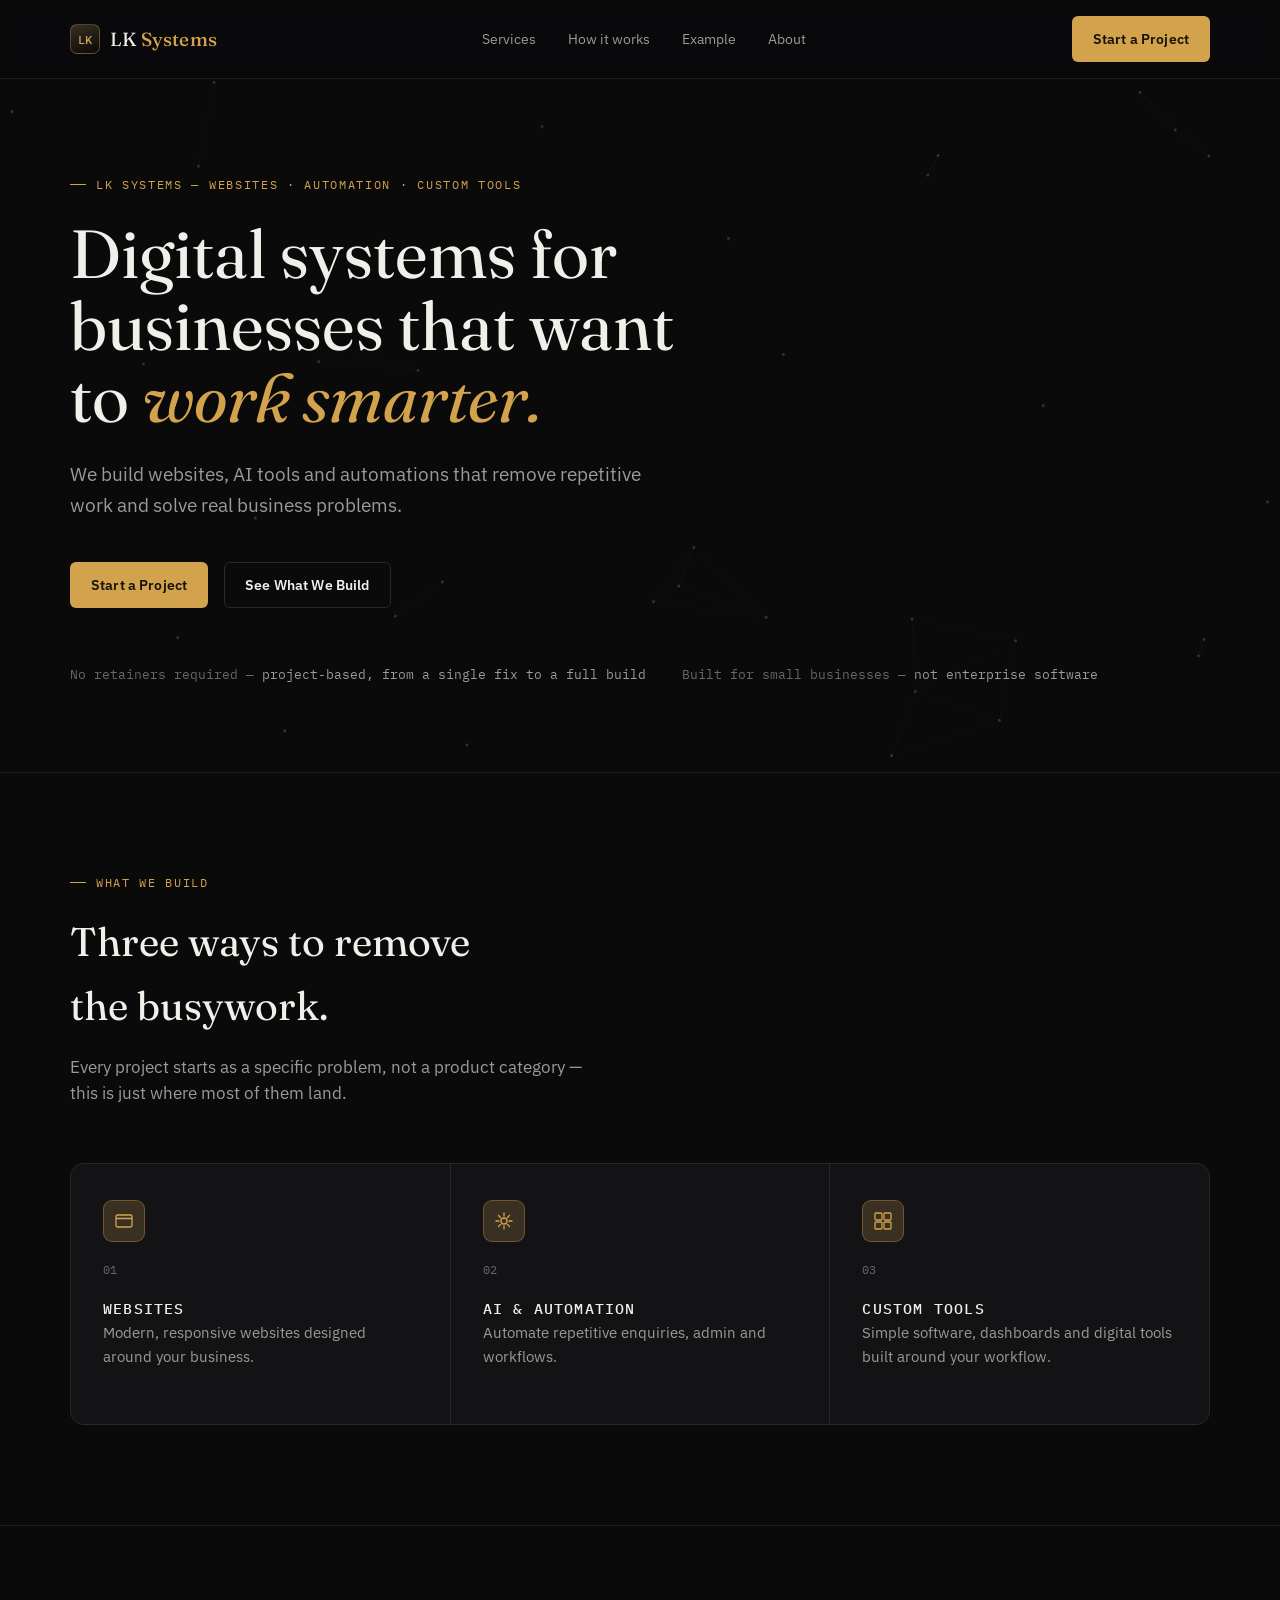
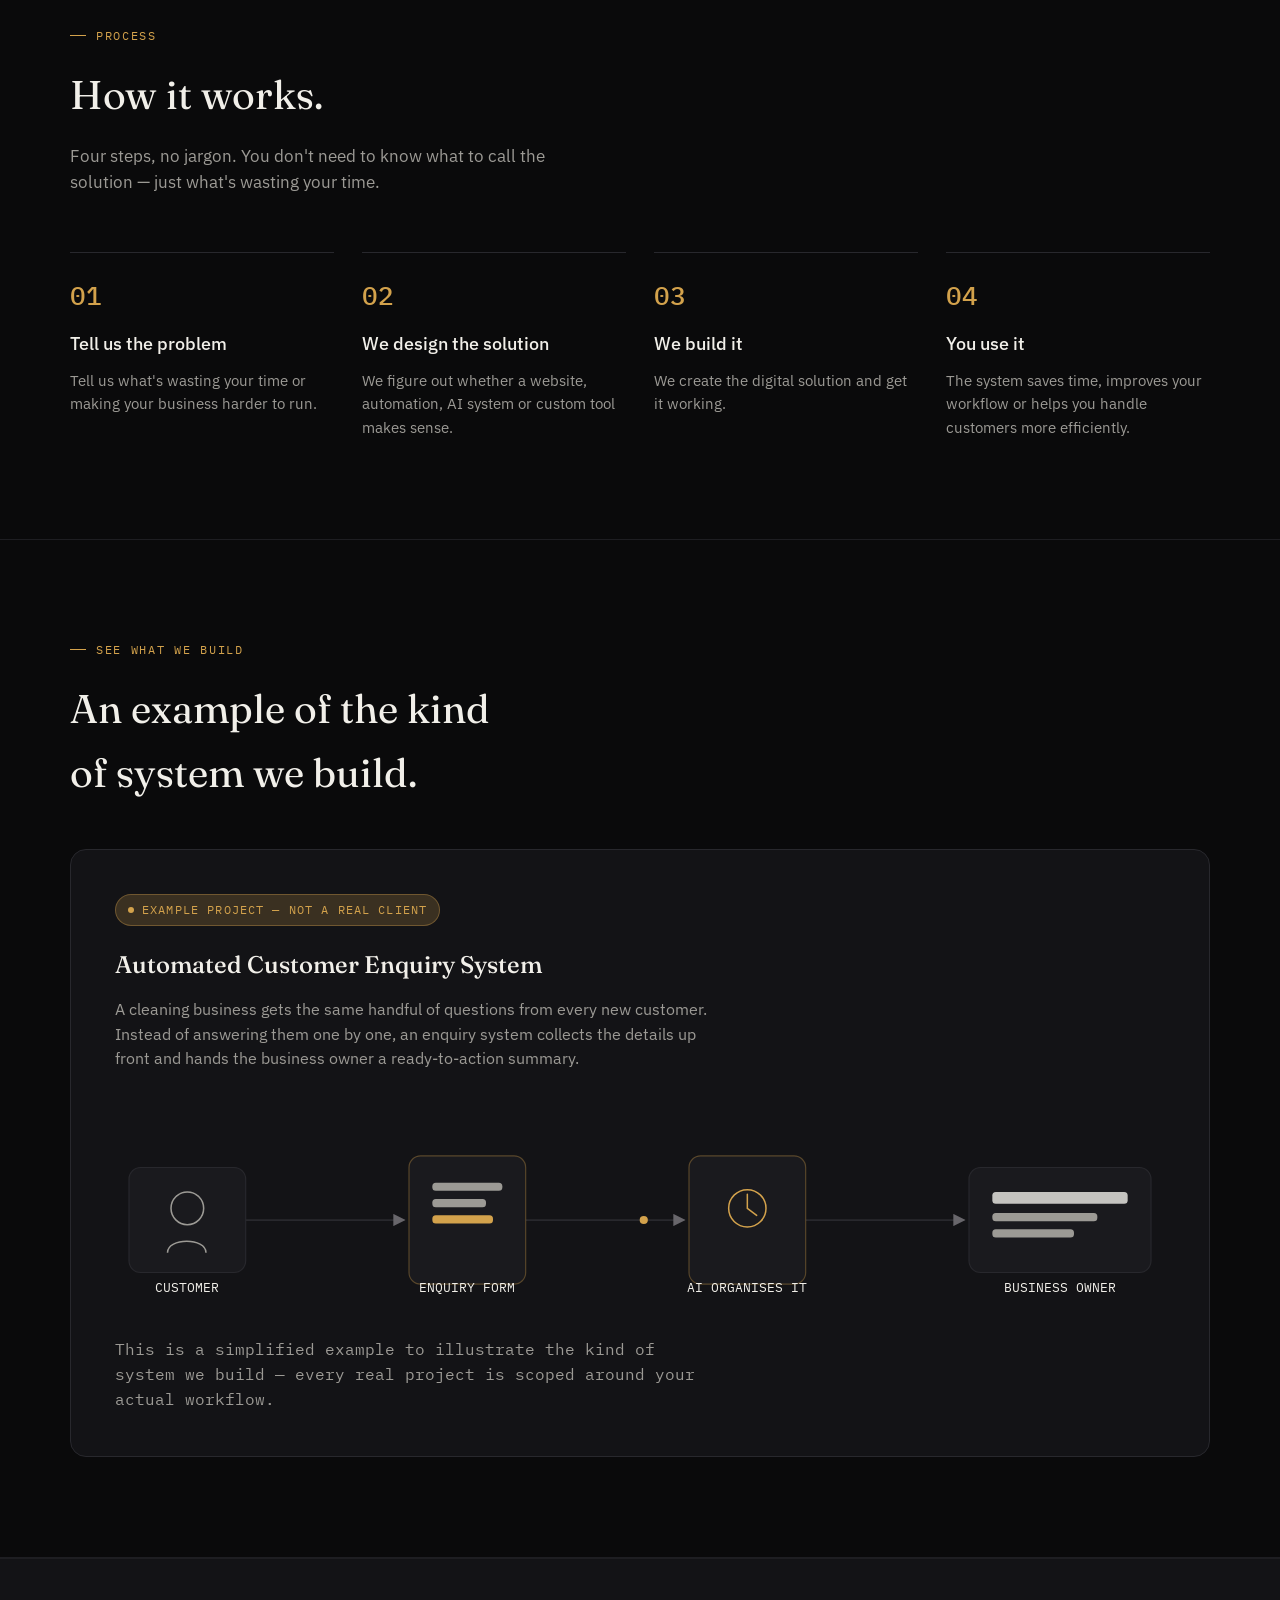
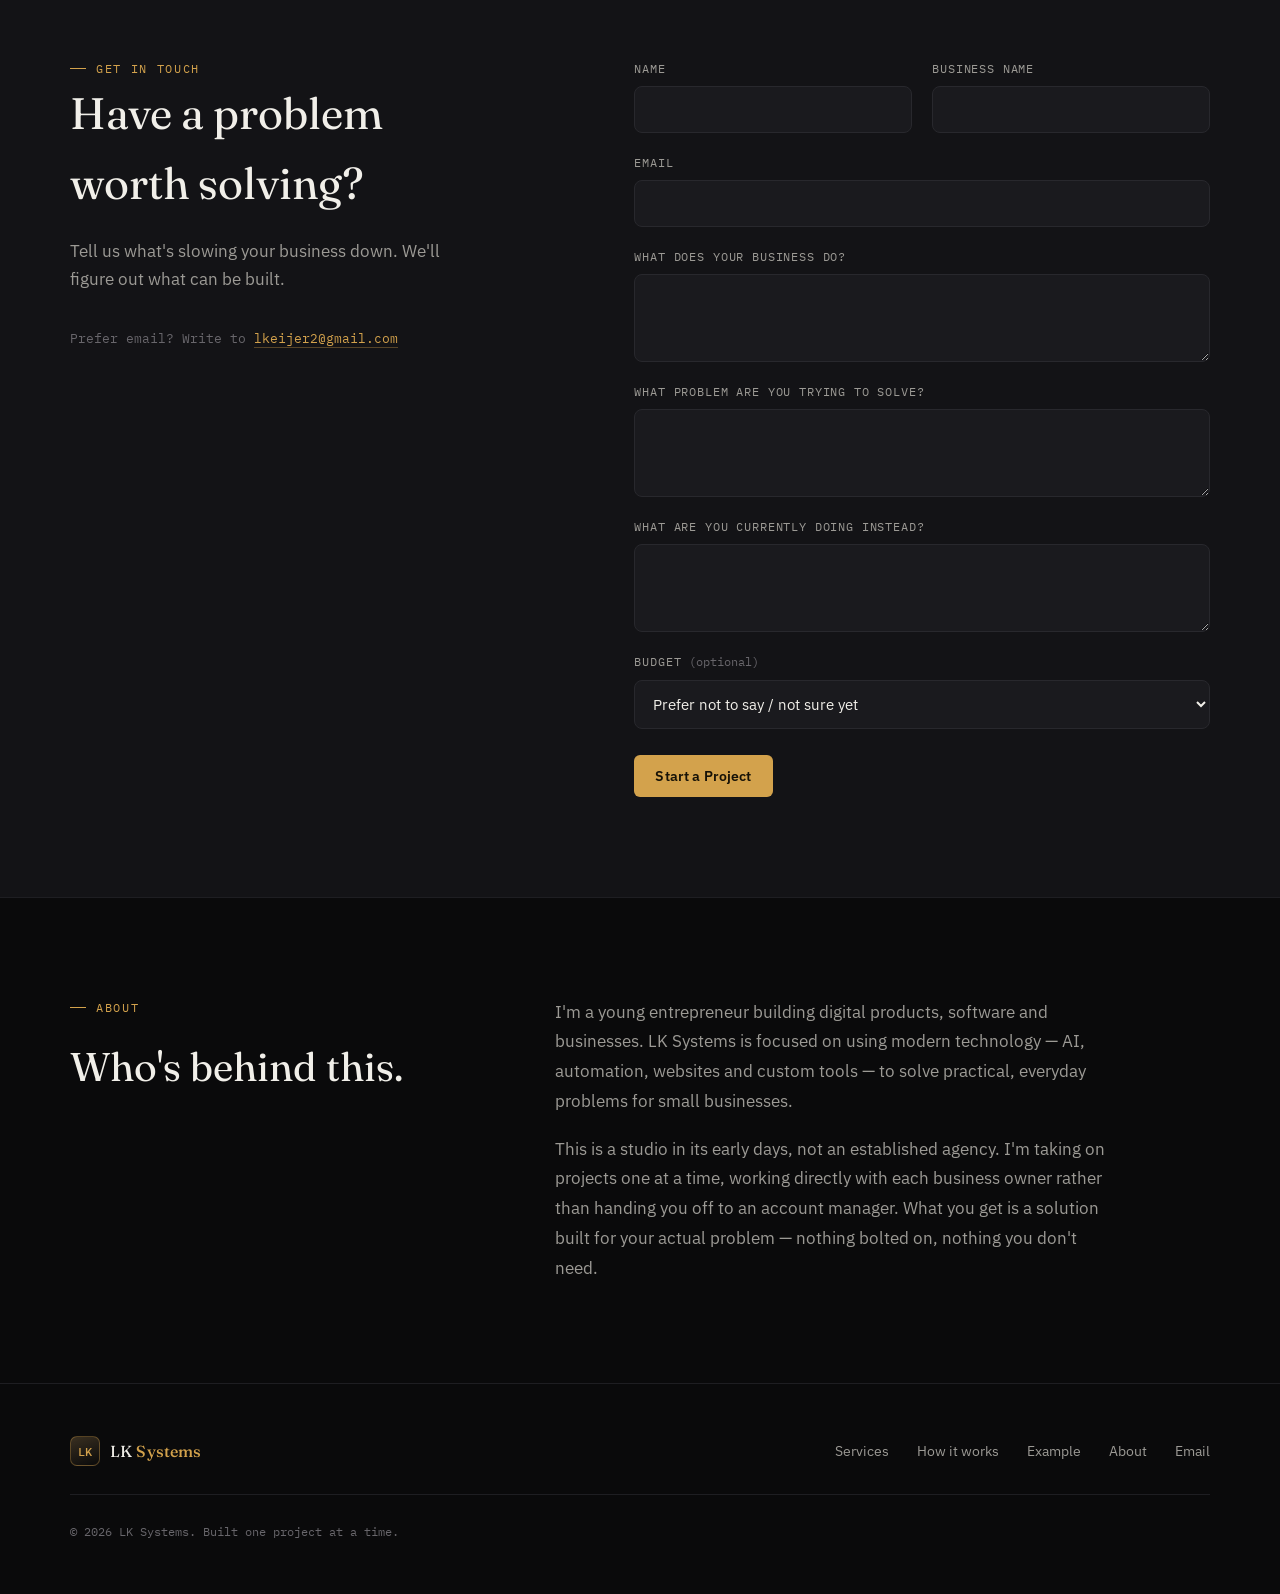
==== index.html @ b864d329 "Add current LK Systems site as baseline Unmodified copy of the live index.html, committed before the" ====
<!doctype html>
<html lang="en">
<head>
<meta charset="utf-8">
<meta name="viewport" content="width=device-width, initial-scale=1">
<meta name="description" content="LK Systems builds websites, AI automations and custom digital tools for small businesses.">
<title>LK Systems</title><link rel="stylesheet" href="https://fonts.googleapis.com/css2?family=Fraunces:ital,opsz,wght@0,9..144,300;0,9..144,400;0,9..144,500;0,9..144,600;1,9..144,400&family=IBM+Plex+Sans:wght@400;500;600;700&family=IBM+Plex+Mono:wght@400;500&display=swap"><style>
  :root{
    --bg:#0a0a0b;
    --surface:#131316;
    --surface-2:#1a1a1e;
    --border:#28282d;
    --border-soft:#1e1e22;
    --text:#f1efe9;
    --text-dim:#9c9a95;
    --text-faint:#68666b;
    --accent:#d3a24c;
    --accent-soft:#3a3021;
    --accent-line:rgba(211,162,76,0.35);
    --danger:#d3694c;
    --ok:#7fae7a;
    --serif:'Fraunces', Georgia, 'Times New Roman', serif;
    --sans:'IBM Plex Sans', -apple-system, BlinkMacSystemFont, 'Segoe UI', sans-serif;
    --mono:'IBM Plex Mono', ui-monospace, SFMono-Regular, Menlo, monospace;
    --gutter: max(20px, calc((100vw - 1180px) / 2));
  }

  *{box-sizing:border-box;}
  body{
    margin:0;
    background:var(--bg);
    color:var(--text);
    font-family:var(--sans);
    font-size:16px;
    line-height:1.6;
    -webkit-font-smoothing:antialiased;
    overflow-x:hidden;
  }
  ::selection{background:var(--accent-soft); color:var(--accent);}

  a{color:inherit;}
  img{max-width:100%;}
  h1,h2,h3{font-family:var(--serif); font-weight:500; margin:0; text-wrap:balance;}
  p{margin:0;}
  button{font-family:inherit;}
  :focus-visible{outline:2px solid var(--accent); outline-offset:3px;}

  .wrap{max-width:1180px; margin:0 auto; padding-inline:20px;}
  .eyebrow{
    font-family:var(--mono); font-size:12px; letter-spacing:.14em; text-transform:uppercase;
    color:var(--accent); display:flex; align-items:center; gap:10px;
  }
  .eyebrow::before{content:''; width:16px; height:1px; background:var(--accent); display:inline-block;}

  /* ---------- reveal on scroll ---------- */
  .reveal{opacity:0; transform:translateY(18px); transition:opacity .7s ease, transform .7s ease;}
  .reveal.in-view{opacity:1; transform:translateY(0);}
  @media (prefers-reduced-motion: reduce){
    .reveal{opacity:1; transform:none; transition:none;}
  }

  /* ---------- nav ---------- */
  header.site{
    position:sticky; top:env(safe-area-inset-top, 0px); z-index:40;
    background:rgba(10,10,11,0.82); backdrop-filter:blur(10px);
    border-bottom:1px solid var(--border-soft);
  }
  .nav{
    max-width:1180px; margin:0 auto; padding:16px 20px;
    display:flex; align-items:center; justify-content:space-between; gap:24px;
  }
  .brand{display:flex; align-items:center; gap:10px; font-family:var(--serif); font-size:19px; letter-spacing:.01em;}
  .brand .mark{
    width:30px; height:30px; border:1px solid var(--accent-line); border-radius:7px;
    display:flex; align-items:center; justify-content:center;
    font-family:var(--mono); font-size:12px; font-weight:500; color:var(--accent);
    background:linear-gradient(160deg, var(--accent-soft), transparent);
    flex-shrink:0;
  }
  .brand .name b{color:var(--accent); font-weight:500;}
  nav.links{display:flex; align-items:center; gap:32px;}
  nav.links a{
    font-size:14px; color:var(--text-dim); text-decoration:none; transition:color .2s ease;
    white-space:nowrap;
  }
  nav.links a:hover{color:var(--text);}
  .btn{
    font-family:var(--sans); font-size:14px; font-weight:600; letter-spacing:.01em;
    padding:11px 20px; border-radius:6px; border:1px solid transparent; cursor:pointer;
    text-decoration:none; display:inline-flex; align-items:center; gap:8px;
    transition:transform .15s ease, border-color .2s ease, background .2s ease, opacity .2s ease;
    white-space:nowrap;
  }
  .btn:active{transform:scale(.98);}
  .btn-primary{background:var(--accent); color:#161207;}
  .btn-primary:hover{background:#e2b566;}
  .btn-ghost{background:transparent; color:var(--text); border-color:var(--border);}
  .btn-ghost:hover{border-color:var(--text-dim);}
  .btn-block{width:100%; justify-content:center; padding:14px 20px; font-size:15px;}

  .nav-cta{display:flex; align-items:center; gap:14px;}
  .menu-toggle{display:none; background:none; border:1px solid var(--border); border-radius:6px; width:38px; height:38px; align-items:center; justify-content:center; color:var(--text);}

  /* ---------- hero ---------- */
  .hero{position:relative; padding:96px 0 88px; overflow:hidden; border-bottom:1px solid var(--border-soft);}
  .hero canvas{position:absolute; inset:0; width:100%; height:100%; opacity:.5; pointer-events:none;}
  .hero-inner{position:relative; z-index:1; max-width:1180px; margin:0 auto; padding-inline:20px;}
  .hero h1{
    font-size:clamp(38px, 5.6vw, 68px); line-height:1.06; max-width:15ch; margin-top:22px;
    font-weight:400;
  }
  .hero h1 em{font-style:italic; color:var(--accent);}
  .hero .sub{
    margin-top:26px; max-width:52ch; color:var(--text-dim); font-size:clamp(16px,1.7vw,19px); line-height:1.65;
  }
  .hero .cta-row{display:flex; gap:16px; flex-wrap:wrap; margin-top:40px;}
  .hero .fine{
    margin-top:56px; display:flex; gap:36px; flex-wrap:wrap; font-family:var(--mono); font-size:12.5px; color:var(--text-faint);
  }
  .hero .fine span{color:var(--text-dim);}

  /* ---------- section shell ---------- */
  section{padding:100px 0; border-bottom:1px solid var(--border-soft);}
  .section-head{max-width:640px; margin-bottom:56px;}
  .section-head h2{font-size:clamp(28px,3.4vw,40px); margin-top:18px; font-weight:400;}
  .section-head p{color:var(--text-dim); margin-top:16px; font-size:16.5px; max-width:52ch;}

  /* ---------- services ---------- */
  .services-grid{display:grid; grid-template-columns:repeat(3,1fr); gap:1px; background:var(--border); border:1px solid var(--border); border-radius:14px; overflow:hidden;}
  .service-card{background:var(--surface); padding:36px 32px; display:flex; flex-direction:column; gap:18px; min-height:260px;}
  .service-card .num{font-family:var(--mono); font-size:12px; color:var(--text-faint); letter-spacing:.1em;}
  .service-card .icon{
    width:42px; height:42px; border-radius:9px; border:1px solid var(--accent-line);
    display:flex; align-items:center; justify-content:center; color:var(--accent);
    background:var(--accent-soft);
  }
  .service-card h3{font-size:15px; font-family:var(--mono); text-transform:uppercase; letter-spacing:.08em; color:var(--text); font-weight:500; margin-top:auto;}
  .service-card p{color:var(--text-dim); font-size:15px; line-height:1.6;}

  /* ---------- how it works ---------- */
  .steps{display:grid; grid-template-columns:repeat(4,1fr); gap:28px;}
  .step{padding-top:22px; border-top:1px solid var(--border);}
  .step .n{font-family:var(--mono); font-size:26px; color:var(--accent); font-weight:500;}
  .step h3{font-size:18px; margin-top:14px; font-weight:500; font-family:var(--sans);}
  .step p{margin-top:10px; color:var(--text-dim); font-size:14.5px; line-height:1.6;}

  /* ---------- example / demo ---------- */
  .demo-panel{
    background:var(--surface); border:1px solid var(--border); border-radius:16px; padding:44px;
  }
  .demo-tag{
    display:inline-flex; align-items:center; gap:8px; font-family:var(--mono); font-size:11.5px;
    letter-spacing:.1em; text-transform:uppercase; color:var(--accent); border:1px solid var(--accent-line);
    background:var(--accent-soft); padding:6px 12px; border-radius:100px;
  }
  .demo-tag::before{content:''; width:6px; height:6px; border-radius:50%; background:var(--accent);}
  .demo-panel h3{font-size:24px; margin-top:20px; font-weight:500; max-width:30ch;}
  .demo-panel > p{color:var(--text-dim); margin-top:12px; max-width:60ch; font-size:15.5px;}
  .flow{margin-top:44px; overflow-x:auto;}
  .flow svg{display:block; min-width:640px; width:100%; height:auto;}
  .flow-note{margin-top:18px; font-family:var(--mono); font-size:12.5px; color:var(--text-faint);}

  /* ---------- CTA / form ---------- */
  .cta-section{background:var(--surface); border-top:1px solid var(--border-soft);}
  .cta-grid{display:grid; grid-template-columns:1fr 1.15fr; gap:64px; align-items:start;}
  .cta-copy h2{font-size:clamp(30px,3.6vw,44px); font-weight:400;}
  .cta-copy p{color:var(--text-dim); margin-top:18px; font-size:17px; max-width:38ch; line-height:1.65;}
  .cta-copy .contact-alt{margin-top:36px; font-family:var(--mono); font-size:13px; color:var(--text-faint);}
  .cta-copy .contact-alt a{color:var(--accent); text-decoration:none; border-bottom:1px solid var(--accent-line);}

  form.project-form{display:flex; flex-direction:column; gap:20px;}
  .form-row{display:grid; grid-template-columns:1fr 1fr; gap:20px;}
  .field{display:flex; flex-direction:column; gap:8px;}
  .field label{font-family:var(--mono); font-size:12px; letter-spacing:.07em; text-transform:uppercase; color:var(--text-dim);}
  .field label .opt{color:var(--text-faint); text-transform:none; letter-spacing:0;}
  .field input, .field textarea, .field select{
    background:var(--surface-2); border:1px solid var(--border); border-radius:8px; color:var(--text);
    padding:13px 14px; font-family:var(--sans); font-size:15px; resize:vertical; width:100%;
    transition:border-color .2s ease, background .2s ease;
  }
  .field textarea{min-height:88px;}
  .field input:focus, .field textarea:focus, .field select:focus{
    border-color:var(--accent); background:#1e1e23; outline:none;
  }
  .field input.field-invalid, .field textarea.field-invalid{border-color:var(--danger);}
  .form-status{font-family:var(--mono); font-size:13px; min-height:18px;}
  .form-status.ok{color:var(--ok);}
  .form-status.err{color:var(--danger);}
  .form-foot{display:flex; align-items:center; gap:16px; flex-wrap:wrap; margin-top:6px;}

  /* ---------- about ---------- */
  .about-grid{display:grid; grid-template-columns:0.9fr 1.4fr; gap:64px; align-items:start;}
  .about-grid .about-copy p{color:var(--text-dim); font-size:17px; line-height:1.75; max-width:56ch;}
  .about-grid .about-copy p + p{margin-top:18px;}
  .about-side{border-left:1px solid var(--border); padding-left:32px; display:flex; flex-direction:column; gap:22px;}
  .about-side .fact .k{font-family:var(--mono); font-size:11.5px; text-transform:uppercase; letter-spacing:.09em; color:var(--text-faint);}
  .about-side .fact .v{margin-top:6px; font-size:15px; color:var(--text);}

  /* ---------- footer ---------- */
  footer{padding:52px 0 calc(52px + env(safe-area-inset-bottom, 0px));}
  .footer-inner{display:flex; justify-content:space-between; align-items:center; flex-wrap:wrap; gap:20px;}
  .footer-inner .brand{font-size:16px;}
  .footer-links{display:flex; gap:28px; flex-wrap:wrap;}
  .footer-links a{font-size:13.5px; color:var(--text-dim); text-decoration:none;}
  .footer-links a:hover{color:var(--text);}
  .footer-legal{font-family:var(--mono); font-size:11.5px; color:var(--text-faint); margin-top:28px; padding-top:28px; border-top:1px solid var(--border-soft);}

  /* ---------- responsive ---------- */
  @media (max-width: 880px){
    nav.links{display:none;}
    .menu-toggle{display:flex;}
    .services-grid{grid-template-columns:1fr;}
    .steps{grid-template-columns:1fr 1fr;}
    .cta-grid, .about-grid{grid-template-columns:1fr; gap:40px;}
    .about-side{border-left:none; padding-left:0; border-top:1px solid var(--border); padding-top:24px; flex-direction:row; flex-wrap:wrap;}
    .form-row{grid-template-columns:1fr;}
    section{padding:72px 0;}
    .hero{padding:64px 0 56px;}
  }
  @media (max-width: 520px){
    .steps{grid-template-columns:1fr;}
    .hero .cta-row .btn{width:100%; justify-content:center;}
  }

  .mobile-menu{
    display:none; position:fixed; inset:0; z-index:50; background:rgba(8,8,9,0.98);
    padding:24px 20px; flex-direction:column;
  }
  .mobile-menu.open{display:flex;}
  .mobile-menu .top{display:flex; justify-content:space-between; align-items:center;}
  .mobile-menu a{font-family:var(--serif); font-size:26px; color:var(--text); text-decoration:none; padding:16px 0; border-bottom:1px solid var(--border-soft);}
  .mobile-menu .btn{margin-top:24px;}
</style>
</head>
<body>
<header class="site">
  <div class="nav">
    <div class="brand">
      <span class="mark">LK</span>
      <span class="name">LK <b>Systems</b></span>
    </div>
    <nav class="links">
      <a href="#services">Services</a>
      <a href="#how">How it works</a>
      <a href="#example">Example</a>
      <a href="#about">About</a>
    </nav>
    <div class="nav-cta">
      <a class="btn btn-primary" href="#start">Start a Project</a>
      <button class="menu-toggle" id="menuToggle" aria-label="Open menu" aria-expanded="false">
        <svg width="16" height="12" viewBox="0 0 16 12" fill="none"><path d="M0 1H16M0 6H16M0 11H16" stroke="currentColor" stroke-width="1.4"/></svg>
      </button>
    </div>
  </div>
</header>

<div class="mobile-menu" id="mobileMenu">
  <div class="top">
    <span class="brand"><span class="mark">LK</span></span>
    <button class="menu-toggle" id="menuClose" aria-label="Close menu" style="border-color:var(--border);">
      <svg width="14" height="14" viewBox="0 0 14 14" fill="none"><path d="M1 1L13 13M13 1L1 13" stroke="currentColor" stroke-width="1.4"/></svg>
    </button>
  </div>
  <a href="#services">Services</a>
  <a href="#how">How it works</a>
  <a href="#example">Example</a>
  <a href="#about">About</a>
  <a class="btn btn-primary btn-block" href="#start">Start a Project</a>
</div>

<main>
  <section class="hero">
    <canvas id="heroCanvas" aria-hidden="true"></canvas>
    <div class="hero-inner">
      <div class="eyebrow reveal in-view">LK SYSTEMS — WEBSITES · AUTOMATION · CUSTOM TOOLS</div>
      <h1 class="reveal in-view">Digital systems for businesses that want to <em>work smarter.</em></h1>
      <p class="sub reveal in-view" style="transition-delay:.1s">We build websites, AI tools and automations that remove repetitive work and solve real business problems.</p>
      <div class="cta-row reveal in-view" style="transition-delay:.18s">
        <a class="btn btn-primary" href="#start">Start a Project</a>
        <a class="btn btn-ghost" href="#services">See What We Build</a>
      </div>
      <div class="fine reveal in-view" style="transition-delay:.24s">
        <div>No retainers required — <span>project-based, from a single fix to a full build</span></div>
        <div>Built for small businesses — <span>not enterprise software</span></div>
      </div>
    </div>
  </section>

  <section id="services">
    <div class="wrap">
      <div class="section-head reveal">
        <div class="eyebrow">What we build</div>
        <h2>Three ways to remove the busywork.</h2>
        <p>Every project starts as a specific problem, not a product category — this is just where most of them land.</p>
      </div>
      <div class="services-grid">
        <div class="service-card reveal">
          <div class="icon"><svg width="18" height="18" viewBox="0 0 18 18" fill="none"><rect x="1" y="3" width="16" height="12" rx="1.5" stroke="currentColor" stroke-width="1.3"/><path d="M1 6.5H17" stroke="currentColor" stroke-width="1.3"/></svg></div>
          <p style="color:var(--text-faint); font-family:var(--mono); font-size:12px;">01</p>
          <div>
            <h3>Websites</h3>
            <p>Modern, responsive websites designed around your business.</p>
          </div>
        </div>
        <div class="service-card reveal" style="transition-delay:.06s">
          <div class="icon"><svg width="18" height="18" viewBox="0 0 18 18" fill="none"><path d="M9 1V4M9 14V17M1 9H4M14 9H17M3.5 3.5L5.6 5.6M12.4 12.4L14.5 14.5M14.5 3.5L12.4 5.6M5.6 12.4L3.5 14.5" stroke="currentColor" stroke-width="1.3" stroke-linecap="round"/><circle cx="9" cy="9" r="3" stroke="currentColor" stroke-width="1.3"/></svg></div>
          <p style="color:var(--text-faint); font-family:var(--mono); font-size:12px;">02</p>
          <div>
            <h3>AI &amp; Automation</h3>
            <p>Automate repetitive enquiries, admin and workflows.</p>
          </div>
        </div>
        <div class="service-card reveal" style="transition-delay:.12s">
          <div class="icon"><svg width="18" height="18" viewBox="0 0 18 18" fill="none"><rect x="1" y="1" width="7" height="7" rx="1" stroke="currentColor" stroke-width="1.3"/><rect x="10" y="1" width="7" height="7" rx="1" stroke="currentColor" stroke-width="1.3"/><rect x="1" y="10" width="7" height="7" rx="1" stroke="currentColor" stroke-width="1.3"/><rect x="10" y="10" width="7" height="7" rx="1" stroke="currentColor" stroke-width="1.3"/></svg></div>
          <p style="color:var(--text-faint); font-family:var(--mono); font-size:12px;">03</p>
          <div>
            <h3>Custom Tools</h3>
            <p>Simple software, dashboards and digital tools built around your workflow.</p>
          </div>
        </div>
      </div>
    </div>
  </section>

  <section id="how">
    <div class="wrap">
      <div class="section-head reveal">
        <div class="eyebrow">Process</div>
        <h2>How it works.</h2>
        <p>Four steps, no jargon. You don't need to know what to call the solution — just what's wasting your time.</p>
      </div>
      <div class="steps">
        <div class="step reveal">
          <div class="n">01</div>
          <h3>Tell us the problem</h3>
          <p>Tell us what's wasting your time or making your business harder to run.</p>
        </div>
        <div class="step reveal" style="transition-delay:.06s">
          <div class="n">02</div>
          <h3>We design the solution</h3>
          <p>We figure out whether a website, automation, AI system or custom tool makes sense.</p>
        </div>
        <div class="step reveal" style="transition-delay:.12s">
          <div class="n">03</div>
          <h3>We build it</h3>
          <p>We create the digital solution and get it working.</p>
        </div>
        <div class="step reveal" style="transition-delay:.18s">
          <div class="n">04</div>
          <h3>You use it</h3>
          <p>The system saves time, improves your workflow or helps you handle customers more efficiently.</p>
        </div>
      </div>
    </div>
  </section>

  <section id="example">
    <div class="wrap">
      <div class="section-head reveal" style="margin-bottom:0;">
        <div class="eyebrow">See what we build</div>
        <h2>An example of the kind of system we build.</h2>
      </div>
      <div class="demo-panel reveal" style="margin-top:44px;">
        <span class="demo-tag">Example project — not a real client</span>
        <h3>Automated Customer Enquiry System</h3>
        <p>A cleaning business gets the same handful of questions from every new customer. Instead of answering them one by one, an enquiry system collects the details up front and hands the business owner a ready-to-action summary.</p>
        <div class="flow">
          <svg viewBox="0 0 900 180" fill="none" xmlns="http://www.w3.org/2000/svg" role="img" aria-label="Flow diagram: Customer submits an enquiry, information is collected, AI organises the enquiry, then the business owner receives it.">
            <defs>
              <marker id="arrow" viewBox="0 0 10 10" refX="9" refY="5" markerWidth="7" markerHeight="7" orient="auto-start-reverse">
                <path d="M0 0L10 5L0 10Z" fill="var(--text-faint)"/>
              </marker>
            </defs>
            <line x1="112" y1="90" x2="248" y2="90" stroke="var(--border)" stroke-width="1.5" marker-end="url(#arrow)"/>
            <line x1="352" y1="90" x2="488" y2="90" stroke="var(--border)" stroke-width="1.5" marker-end="url(#arrow)"/>
            <line x1="592" y1="90" x2="728" y2="90" stroke="var(--border)" stroke-width="1.5" marker-end="url(#arrow)"/>
            <circle class="flow-dot" r="3.5" fill="var(--accent)">
              <animateMotion dur="4.5s" repeatCount="indefinite"
                path="M112 90 L248 90 M352 90 L488 90 M592 90 L728 90" />
            </circle>

            <g>
              <rect x="12" y="45" width="100" height="90" rx="10" fill="var(--surface-2)" stroke="var(--border)"/>
              <circle cx="62" cy="80" r="14" stroke="var(--text-dim)" stroke-width="1.3" fill="none"/>
              <path d="M45 118C45 105 78 105 78 118" stroke="var(--text-dim)" stroke-width="1.3" fill="none"/>
              <text x="62" y="152" fill="var(--text)" font-family="IBM Plex Mono, monospace" font-size="11.5" text-anchor="middle">CUSTOMER</text>
            </g>

            <g>
              <rect x="252" y="35" width="100" height="110" rx="10" fill="var(--surface-2)" stroke="var(--accent-line)"/>
              <rect x="272" y="58" width="60" height="7" rx="3" fill="var(--text-dim)"/>
              <rect x="272" y="72" width="46" height="7" rx="3" fill="var(--text-dim)"/>
              <rect x="272" y="86" width="52" height="7" rx="3" fill="var(--accent)"/>
              <text x="302" y="152" fill="var(--text)" font-family="IBM Plex Mono, monospace" font-size="11.5" text-anchor="middle">ENQUIRY FORM</text>
            </g>

            <g>
              <rect x="492" y="35" width="100" height="110" rx="10" fill="var(--surface-2)" stroke="var(--accent-line)"/>
              <circle cx="542" cy="80" r="16" stroke="var(--accent)" stroke-width="1.3" fill="none"/>
              <path d="M542 68V80L550 86" stroke="var(--accent)" stroke-width="1.3" stroke-linecap="round"/>
              <text x="542" y="152" fill="var(--text)" font-family="IBM Plex Mono, monospace" font-size="11.5" text-anchor="middle">AI ORGANISES IT</text>
            </g>

            <g>
              <rect x="732" y="45" width="156" height="90" rx="10" fill="var(--surface-2)" stroke="var(--border)"/>
              <rect x="752" y="66" width="116" height="10" rx="3" fill="var(--text)" opacity=".8"/>
              <rect x="752" y="84" width="90" height="7" rx="3" fill="var(--text-dim)"/>
              <rect x="752" y="98" width="70" height="7" rx="3" fill="var(--text-dim)"/>
              <text x="810" y="152" fill="var(--text)" font-family="IBM Plex Mono, monospace" font-size="11.5" text-anchor="middle">BUSINESS OWNER</text>
            </g>
          </svg>
        </div>
        <p class="flow-note">This is a simplified example to illustrate the kind of system we build — every real project is scoped around your actual workflow.</p>
      </div>
    </div>
  </section>

  <section class="cta-section" id="start">
    <div class="wrap">
      <div class="cta-grid">
        <div class="cta-copy reveal">
          <div class="eyebrow">Get in touch</div>
          <h2>Have a problem worth solving?</h2>
          <p>Tell us what's slowing your business down. We'll figure out what can be built.</p>
          <div class="contact-alt">Prefer email? Write to <a href="mailto:lkeijer2@gmail.com">lkeijer2@gmail.com</a></div>
        </div>

        <form class="project-form reveal" id="projectForm" style="transition-delay:.08s">
          <div class="form-row">
            <div class="field">
              <label for="f-name">Name</label>
              <input id="f-name" name="name" type="text" required autocomplete="name">
            </div>
            <div class="field">
              <label for="f-business">Business name</label>
              <input id="f-business" name="business" type="text" required autocomplete="organization">
            </div>
          </div>
          <div class="field">
            <label for="f-email">Email</label>
            <input id="f-email" name="email" type="email" required autocomplete="email">
          </div>
          <div class="field">
            <label for="f-what">What does your business do?</label>
            <textarea id="f-what" name="what_business_does" required></textarea>
          </div>
          <div class="field">
            <label for="f-problem">What problem are you trying to solve?</label>
            <textarea id="f-problem" name="problem" required></textarea>
          </div>
          <div class="field">
            <label for="f-current">What are you currently doing instead?</label>
            <textarea id="f-current" name="current_approach" required></textarea>
          </div>
          <div class="field">
            <label for="f-budget">Budget <span class="opt">(optional)</span></label>
            <select id="f-budget" name="budget">
              <option value="">Prefer not to say / not sure yet</option>
              <option value="Under $500">Under $500</option>
              <option value="$500 – $1,500">$500 – $1,500</option>
              <option value="$1,500 – $5,000">$1,500 – $5,000</option>
              <option value="$5,000+">$5,000+</option>
            </select>
          </div>
          <div class="form-foot">
            <button class="btn btn-primary" type="submit" id="submitBtn">Start a Project</button>
            <span class="form-status" id="formStatus" role="status" aria-live="polite"></span>
          </div>
        </form>
      </div>
    </div>
  </section>

  <section id="about">
    <div class="wrap">
      <div class="about-grid">
        <div class="section-head reveal" style="margin-bottom:0;">
          <div class="eyebrow">About</div>
          <h2>Who's behind this.</h2>
        </div>
        <div class="about-copy reveal" style="transition-delay:.06s">
          <p>I'm a young entrepreneur building digital products, software and businesses. LK Systems is focused on using modern technology — AI, automation, websites and custom tools — to solve practical, everyday problems for small businesses.</p>
          <p>This is a studio in its early days, not an established agency. I'm taking on projects one at a time, working directly with each business owner rather than handing you off to an account manager. What you get is a solution built for your actual problem — nothing bolted on, nothing you don't need.</p>
        </div>
      </div>
    </div>
  </section>
</main>

<footer>
  <div class="wrap">
    <div class="footer-inner">
      <div class="brand"><span class="mark">LK</span><span class="name">LK <b>Systems</b></span></div>
      <div class="footer-links">
        <a href="#services">Services</a>
        <a href="#how">How it works</a>
        <a href="#example">Example</a>
        <a href="#about">About</a>
        <a href="mailto:lkeijer2@gmail.com">Email</a>
      </div>
    </div>
    <div class="footer-legal wrap" style="padding-left:0; padding-right:0;">© 2026 LK Systems. Built one project at a time.</div>
  </div>
</footer>

<script>
(function(){
  // mobile menu
  var menuToggle = document.getElementById('menuToggle');
  var menuClose = document.getElementById('menuClose');
  var mobileMenu = document.getElementById('mobileMenu');
  function openMenu(){ mobileMenu.classList.add('open'); menuToggle.setAttribute('aria-expanded','true'); }
  function closeMenu(){ mobileMenu.classList.remove('open'); menuToggle.setAttribute('aria-expanded','false'); }
  menuToggle && menuToggle.addEventListener('click', openMenu);
  menuClose && menuClose.addEventListener('click', closeMenu);
  mobileMenu && mobileMenu.querySelectorAll('a').forEach(function(a){ a.addEventListener('click', closeMenu); });

  // scroll reveal
  try{
    var els = document.querySelectorAll('.reveal:not(.in-view)');
    if('IntersectionObserver' in window){
      var io = new IntersectionObserver(function(entries){
        entries.forEach(function(e){
          if(e.isIntersecting){ e.target.classList.add('in-view'); io.unobserve(e.target); }
        });
      }, {threshold:.15, rootMargin:'0px 0px -40px 0px'});
      els.forEach(function(el){ io.observe(el); });
    } else {
      els.forEach(function(el){ el.classList.add('in-view'); });
    }
  }catch(e){}

  // hero canvas — subtle drifting node field
  try{
    var canvas = document.getElementById('heroCanvas');
    var ctx = canvas.getContext('2d');
    var reduceMotion = window.matchMedia('(prefers-reduced-motion: reduce)').matches;
    var dpr = Math.min(window.devicePixelRatio || 1, 2);
    var w, h, points = [];
    var NUM = 34;

    function resize(){
      var rect = canvas.parentElement.getBoundingClientRect();
      w = rect.width; h = rect.height;
      canvas.width = w * dpr; canvas.height = h * dpr;
      canvas.style.width = w + 'px'; canvas.style.height = h + 'px';
      ctx.setTransform(dpr,0,0,dpr,0,0);
    }
    function initPoints(){
      points = [];
      for(var i=0;i<NUM;i++){
        points.push({
          x: Math.random()*w, y: Math.random()*h*0.9,
          vx: (Math.random()-0.5)*0.12, vy: (Math.random()-0.5)*0.12
        });
      }
    }
    resize(); initPoints();
    window.addEventListener('resize', function(){ resize(); }, {passive:true});

    function step(){
      ctx.clearRect(0,0,w,h);
      var maxDist = 150;
      for(var i=0;i<points.length;i++){
        var p = points[i];
        if(!reduceMotion){
          p.x += p.vx; p.y += p.vy;
          if(p.x < 0 || p.x > w) p.vx *= -1;
          if(p.y < 0 || p.y > h*0.9) p.vy *= -1;
        }
        for(var j=i+1;j<points.length;j++){
          var q = points[j];
          var dx = p.x-q.x, dy = p.y-q.y;
          var dist = Math.sqrt(dx*dx+dy*dy);
          if(dist < maxDist){
            ctx.strokeStyle = 'rgba(211,162,76,' + (0.14 * (1 - dist/maxDist)) + ')';
            ctx.lineWidth = 1;
            ctx.beginPath(); ctx.moveTo(p.x,p.y); ctx.lineTo(q.x,q.y); ctx.stroke();
          }
        }
      }
      for(var k=0;k<points.length;k++){
        ctx.fillStyle = 'rgba(211,162,76,0.55)';
        ctx.beginPath(); ctx.arc(points[k].x, points[k].y, 1.4, 0, Math.PI*2); ctx.fill();
      }
      if(!reduceMotion) requestAnimationFrame(step);
    }
    step();
  }catch(e){}

  // ---- form submission (Formspree) ----
  // Replace the placeholder below with your own Formspree endpoint:
  // 1. Create a free account at https://formspree.io
  // 2. Create a new form, pointed at lkeijer2@gmail.com
  // 3. Copy the endpoint it gives you (looks like https://formspree.io/f/xxxxabcd)
  // 4. Paste it in place of the placeholder on the next line
  var FORM_ENDPOINT = 'https://formspree.io/f/xljddyno';

  var form = document.getElementById('projectForm');
  var status = document.getElementById('formStatus');
  var submitBtn = document.getElementById('submitBtn');

  form && Array.prototype.forEach.call(form.querySelectorAll('input,textarea'), function(el){
    el.addEventListener('invalid', function(){ el.classList.add('field-invalid'); });
    el.addEventListener('input', function(){ el.classList.remove('field-invalid'); });
  });

  form && form.addEventListener('submit', function(ev){
    ev.preventDefault();
    if(!form.checkValidity()){ form.reportValidity(); return; }

    submitBtn.disabled = true;
    submitBtn.textContent = 'Sending…';
    status.textContent = '';
    status.className = 'form-status';

    var data = new FormData(form);

    fetch(FORM_ENDPOINT, {
      method: 'POST',
      body: data,
      headers: { 'Accept': 'application/json' }
    }).then(function(res){
      if(res.ok){
        form.reset();
        status.textContent = 'Thanks — your project details have been sent. We\'ll be in touch.';
        status.className = 'form-status ok';
        submitBtn.textContent = 'Start a Project';
      } else {
        throw new Error('bad response');
      }
    }).catch(function(){
      status.textContent = 'Something went wrong sending that — please email lkeijer2@gmail.com directly instead.';
      status.className = 'form-status err';
      submitBtn.textContent = 'Start a Project';
    }).finally(function(){
      submitBtn.disabled = false;
    });
  });
})();
</script>
</body>
</html>
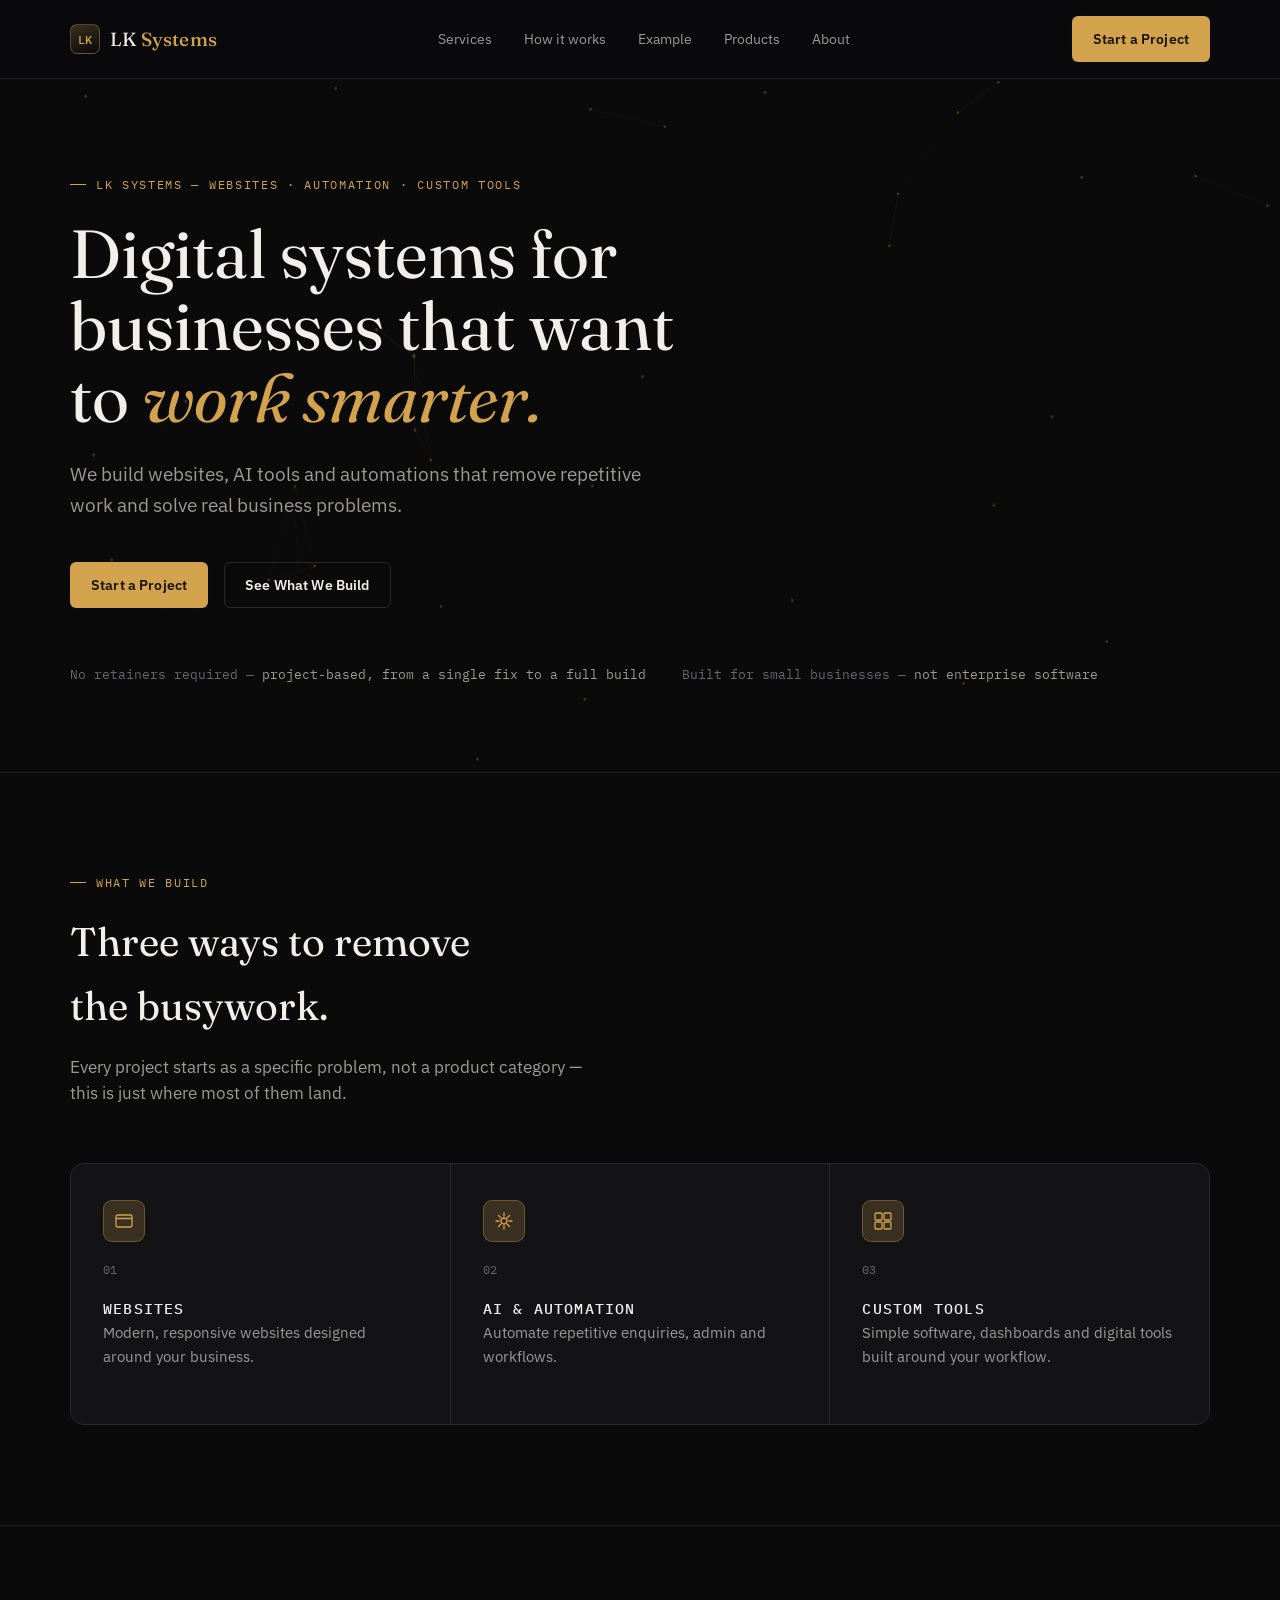
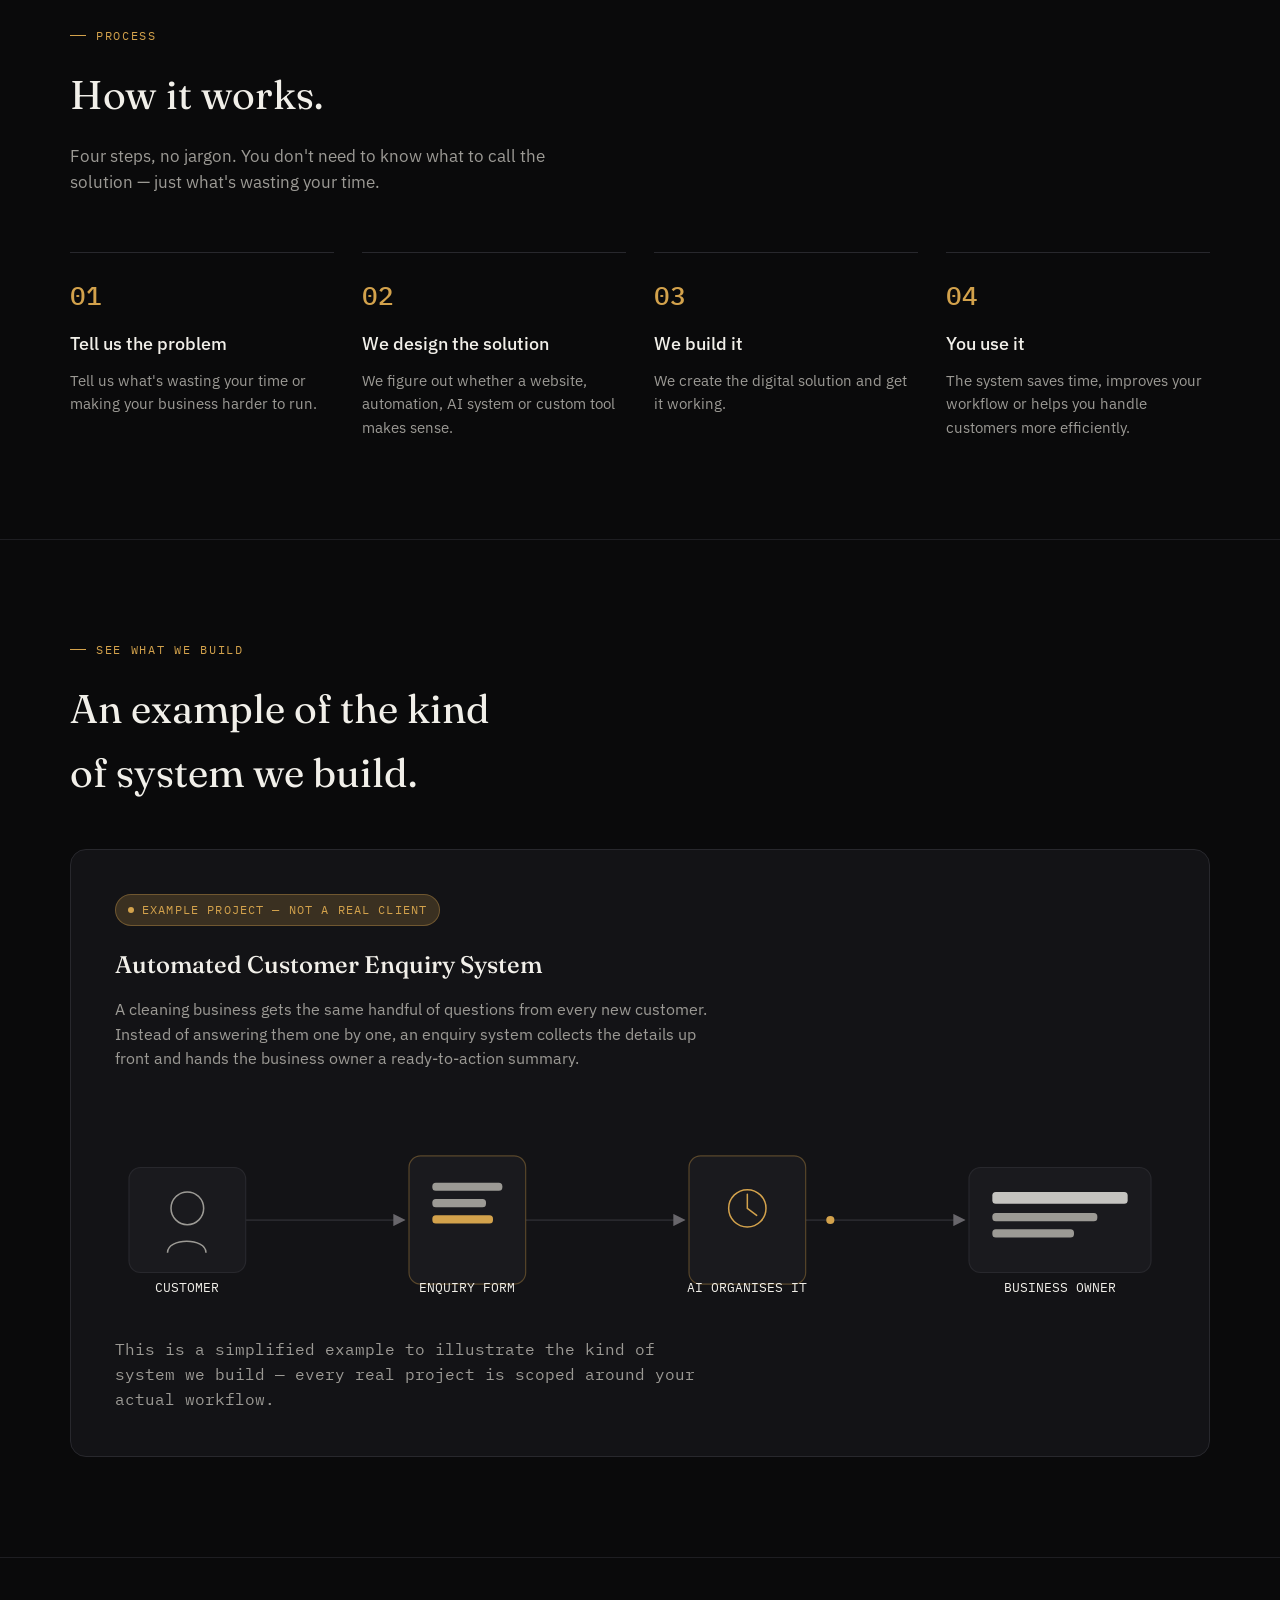
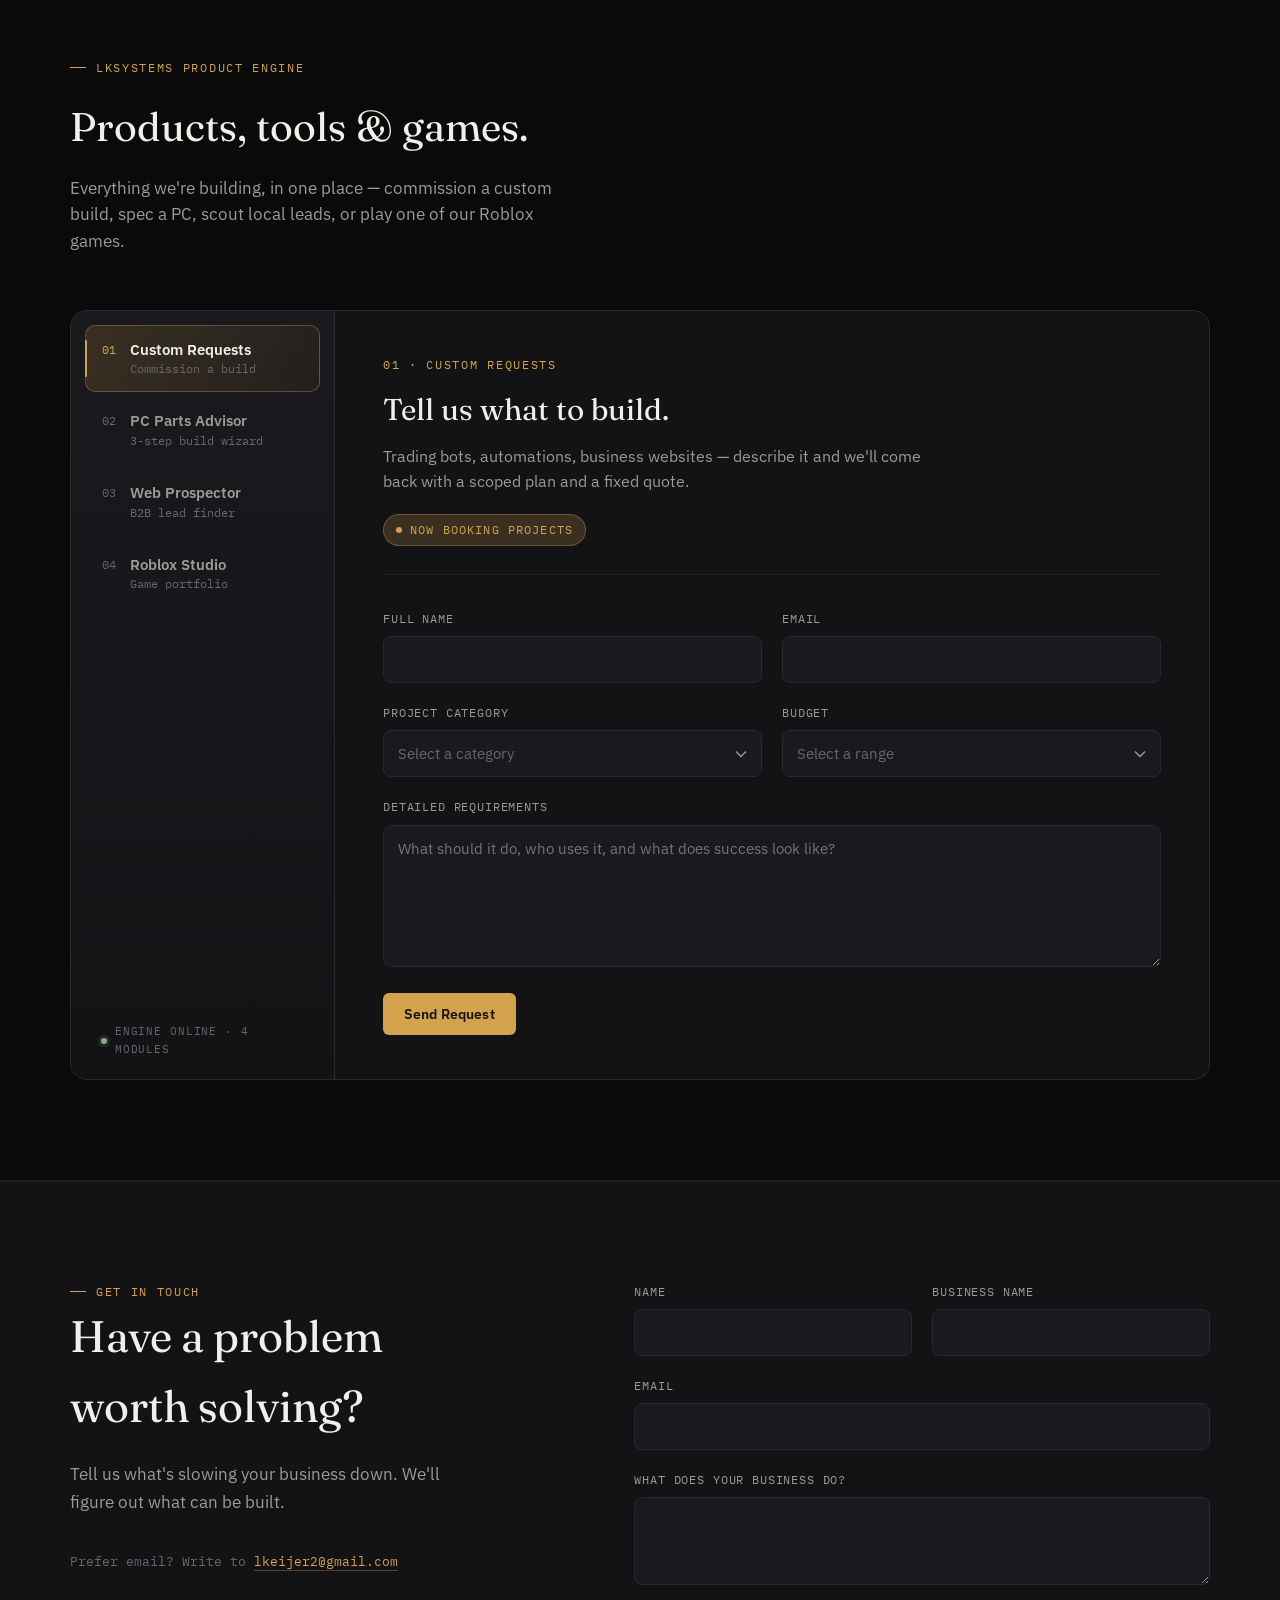
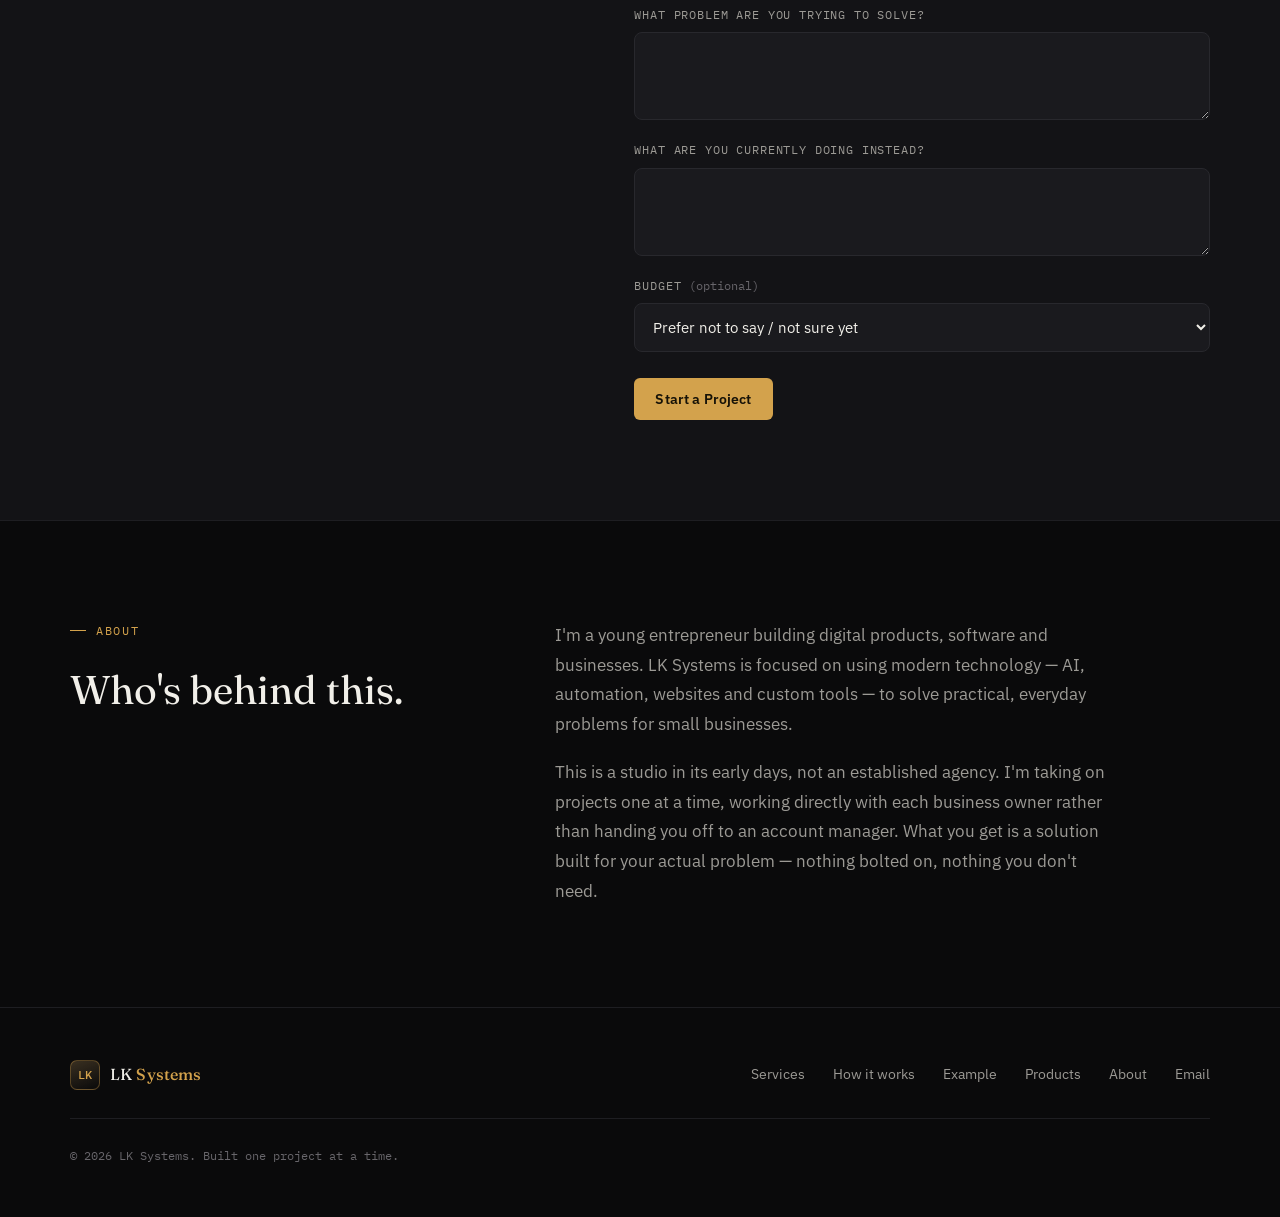
==== commit 12f56018: "Add LKSystems Product Engine hub to the site New #products section with a tabbed hub (sidebar on des" ====
--- a/index.html
+++ b/index.html
@@ -231,6 +231,7 @@
   .mobile-menu a{font-family:var(--serif); font-size:26px; color:var(--text); text-decoration:none; padding:16px 0; border-bottom:1px solid var(--border-soft);}
   .mobile-menu .btn{margin-top:24px;}
 </style>
+<link rel="stylesheet" href="assets/lks-engine.css">
 </head>
 <body>
 <header class="site">
@@ -243,6 +244,7 @@
       <a href="#services">Services</a>
       <a href="#how">How it works</a>
       <a href="#example">Example</a>
+      <a href="#products">Products</a>
       <a href="#about">About</a>
     </nav>
     <div class="nav-cta">
@@ -264,6 +266,7 @@
   <a href="#services">Services</a>
   <a href="#how">How it works</a>
   <a href="#example">Example</a>
+  <a href="#products">Products</a>
   <a href="#about">About</a>
   <a class="btn btn-primary btn-block" href="#start">Start a Project</a>
 </div>
@@ -415,6 +418,288 @@
     </div>
   </section>
 
+  <!-- ================= LKSystems Product Engine (additive module) =================
+       Styles: assets/lks-engine.css · Behaviour: assets/lks-engine.js
+       Everything inside uses `lks-` prefixed classes/ids so it can't collide
+       with the rest of the page. Delete this section + the two asset tags to remove it. -->
+  <section id="products" class="lks-engine" aria-labelledby="lks-title">
+    <div class="wrap">
+      <div class="section-head reveal">
+        <div class="eyebrow">LKSystems Product Engine</div>
+        <h2 id="lks-title">Products, tools &amp; games.</h2>
+        <p>Everything we're building, in one place — commission a custom build, spec a PC, scout local leads, or play one of our Roblox games.</p>
+      </div>
+
+      <div class="lks-shell reveal" style="transition-delay:.06s">
+        <div class="lks-tabs" role="tablist" aria-label="LKSystems products">
+          <button class="lks-tab" type="button" role="tab" id="lks-tab-requests" aria-controls="lks-panel-requests" aria-selected="true" tabindex="0">
+            <span class="lks-tab-num">01</span>
+            <span class="lks-tab-body"><span class="lks-tab-title">Custom Requests</span><span class="lks-tab-desc">Commission a build</span></span>
+          </button>
+          <button class="lks-tab" type="button" role="tab" id="lks-tab-pc" aria-controls="lks-panel-pc" aria-selected="false" tabindex="-1">
+            <span class="lks-tab-num">02</span>
+            <span class="lks-tab-body"><span class="lks-tab-title">PC Parts Advisor</span><span class="lks-tab-desc">3-step build wizard</span></span>
+          </button>
+          <button class="lks-tab" type="button" role="tab" id="lks-tab-prospector" aria-controls="lks-panel-prospector" aria-selected="false" tabindex="-1">
+            <span class="lks-tab-num">03</span>
+            <span class="lks-tab-body"><span class="lks-tab-title">Web Prospector</span><span class="lks-tab-desc">B2B lead finder</span></span>
+          </button>
+          <button class="lks-tab" type="button" role="tab" id="lks-tab-roblox" aria-controls="lks-panel-roblox" aria-selected="false" tabindex="-1">
+            <span class="lks-tab-num">04</span>
+            <span class="lks-tab-body"><span class="lks-tab-title">Roblox Studio</span><span class="lks-tab-desc">Game portfolio</span></span>
+          </button>
+          <div class="lks-tabs-foot">Engine online · 4 modules</div>
+        </div>
+
+        <div class="lks-panels">
+
+          <!-- ---------- 01 · Custom Requests ---------- -->
+          <div class="lks-panel" role="tabpanel" id="lks-panel-requests" aria-labelledby="lks-tab-requests" tabindex="0">
+            <div class="lks-panel-head">
+              <div>
+                <div class="lks-kicker">01 · Custom Requests</div>
+                <h3>Tell us what to build.</h3>
+                <p>Trading bots, automations, business websites — describe it and we'll come back with a scoped plan and a fixed quote.</p>
+              </div>
+              <span class="demo-tag">Now booking projects</span>
+            </div>
+
+            <form class="project-form" id="lks-request-form">
+              <div class="form-row">
+                <div class="field">
+                  <label for="lks-f-name">Full name</label>
+                  <input id="lks-f-name" name="fullName" type="text" required autocomplete="name">
+                </div>
+                <div class="field">
+                  <label for="lks-f-email">Email</label>
+                  <input id="lks-f-email" name="email" type="email" required autocomplete="email">
+                </div>
+              </div>
+              <div class="form-row">
+                <div class="field">
+                  <label for="lks-f-category">Project category</label>
+                  <select id="lks-f-category" name="projectCategory" required>
+                    <option value="" disabled selected>Select a category</option>
+                    <option value="Trading Bot">Trading Bot</option>
+                    <option value="Custom Automations">Custom Automations</option>
+                    <option value="Business Website">Business Website</option>
+                    <option value="Other">Other</option>
+                  </select>
+                </div>
+                <div class="field">
+                  <label for="lks-f-budget">Budget</label>
+                  <select id="lks-f-budget" name="budget" required>
+                    <option value="" disabled selected>Select a range</option>
+                    <option value="Under $500">Under $500</option>
+                    <option value="$500 – $1,500">$500 – $1,500</option>
+                    <option value="$1,500 – $5,000">$1,500 – $5,000</option>
+                    <option value="$5,000+">$5,000+</option>
+                    <option value="Not sure yet">Not sure yet</option>
+                  </select>
+                </div>
+              </div>
+              <div class="field">
+                <label for="lks-f-req">Detailed requirements</label>
+                <textarea id="lks-f-req" name="requirements" rows="6" required placeholder="What should it do, who uses it, and what does success look like?"></textarea>
+              </div>
+              <div class="form-foot">
+                <button class="btn btn-primary" type="submit" id="lks-request-submit">Send Request</button>
+                <span class="form-status" id="lks-request-status" role="status" aria-live="polite"></span>
+              </div>
+            </form>
+          </div>
+
+          <!-- ---------- 02 · PC Parts Advisor ---------- -->
+          <div class="lks-panel" role="tabpanel" id="lks-panel-pc" aria-labelledby="lks-tab-pc" tabindex="0" hidden>
+            <div class="lks-panel-head">
+              <div>
+                <div class="lks-kicker">02 · PC Parts Advisor</div>
+                <h3>Find your ideal build in three answers.</h3>
+                <p>Pick a budget, a use case and a form factor — we'll match you to a balanced, bottleneck-free spec.</p>
+              </div>
+            </div>
+
+            <form id="lks-wizard" novalidate>
+              <ol class="lks-progress" aria-hidden="true">
+                <li class="is-active">Budget</li>
+                <li>Use case</li>
+                <li>Device</li>
+              </ol>
+
+              <fieldset class="lks-step" data-lks-step="0">
+                <legend tabindex="-1">What's your budget?</legend>
+                <p class="lks-step-hint">Total for the machine itself — monitor and peripherals not included.</p>
+                <div class="lks-options">
+                  <label class="lks-option"><input type="radio" name="budget" value="u800"><span class="lks-option-body"><span class="lks-option-title">Under $800</span><span class="lks-option-desc">Smart entry-level. 1080p gaming or everyday work.</span></span></label>
+                  <label class="lks-option"><input type="radio" name="budget" value="800-1500"><span class="lks-option-body"><span class="lks-option-title">$800 – $1,500</span><span class="lks-option-desc">The sweet spot for price-to-performance.</span></span></label>
+                  <label class="lks-option"><input type="radio" name="budget" value="1500-2500"><span class="lks-option-body"><span class="lks-option-title">$1,500 – $2,500</span><span class="lks-option-desc">High-refresh 1440p and serious workloads.</span></span></label>
+                  <label class="lks-option"><input type="radio" name="budget" value="2500p"><span class="lks-option-body"><span class="lks-option-title">$2,500+</span><span class="lks-option-desc">Flagship parts, 4K and no compromises.</span></span></label>
+                </div>
+              </fieldset>
+
+              <fieldset class="lks-step" data-lks-step="1" hidden>
+                <legend tabindex="-1">What will you mainly use it for?</legend>
+                <p class="lks-step-hint">This decides where the budget goes — graphics card, cores or memory.</p>
+                <div class="lks-options">
+                  <label class="lks-option"><input type="radio" name="use" value="gaming"><span class="lks-option-body"><span class="lks-option-title">Gaming</span><span class="lks-option-desc">High frame rates, fast refresh, GPU-first.</span></span></label>
+                  <label class="lks-option"><input type="radio" name="use" value="work"><span class="lks-option-body"><span class="lks-option-title">Work</span><span class="lks-option-desc">Coding, office, editing — more cores and RAM.</span></span></label>
+                  <label class="lks-option"><input type="radio" name="use" value="hybrid"><span class="lks-option-body"><span class="lks-option-title">Hybrid</span><span class="lks-option-desc">Work by day, play by night. Balanced.</span></span></label>
+                </div>
+              </fieldset>
+
+              <fieldset class="lks-step" data-lks-step="2" hidden>
+                <legend tabindex="-1">Desktop or laptop?</legend>
+                <p class="lks-step-hint">Desktops give more performance per dollar; laptops go where you go.</p>
+                <div class="lks-options">
+                  <label class="lks-option"><input type="radio" name="device" value="desktop"><span class="lks-option-body"><span class="lks-option-title">Desktop</span><span class="lks-option-desc">Max performance, quiet cooling, easy upgrades.</span></span></label>
+                  <label class="lks-option"><input type="radio" name="device" value="laptop"><span class="lks-option-body"><span class="lks-option-title">Laptop</span><span class="lks-option-desc">Portable power with a built-in screen.</span></span></label>
+                </div>
+              </fieldset>
+
+              <div class="lks-wizard-nav">
+                <button class="btn btn-ghost" type="button" data-lks-back hidden>&larr; Back</button>
+                <span class="lks-wizard-count" aria-live="polite">Step 1 of 3</span>
+                <span class="lks-spacer"></span>
+                <button class="btn btn-primary" type="button" data-lks-next disabled>Next &rarr;</button>
+                <button class="btn btn-primary" type="submit" data-lks-finish disabled hidden>Generate spec sheet</button>
+              </div>
+            </form>
+
+            <div id="lks-build-result" hidden aria-live="polite"></div>
+          </div>
+
+          <!-- ---------- 03 · Web Prospector ---------- -->
+          <div class="lks-panel" role="tabpanel" id="lks-panel-prospector" aria-labelledby="lks-tab-prospector" tabindex="0" hidden>
+            <div class="lks-panel-head">
+              <div>
+                <div class="lks-kicker">03 · Web Prospector</div>
+                <h3>Local businesses with no website.</h3>
+                <p>Scan a city or niche for well-reviewed businesses that customers can find on Google Maps — but can't find online.</p>
+              </div>
+              <span class="demo-tag">Mockup — sample data</span>
+            </div>
+
+            <form class="lks-search" id="lks-prospect-form" role="search" novalidate>
+              <div class="field">
+                <label for="lks-prospect-q">Enter Target City/Niche</label>
+                <input id="lks-prospect-q" name="target" type="text" placeholder="e.g. Plumbers in Brighton" autocomplete="off">
+              </div>
+              <button class="btn btn-primary" type="submit">
+                <svg width="14" height="14" viewBox="0 0 14 14" fill="none" aria-hidden="true"><circle cx="6" cy="6" r="4.8" stroke="currentColor" stroke-width="1.5"/><path d="M9.6 9.6L13 13" stroke="currentColor" stroke-width="1.5" stroke-linecap="round"/></svg>
+                Search leads
+              </button>
+            </form>
+
+            <div class="lks-results-meta">
+              <span id="lks-prospect-meta" aria-live="polite">Showing <b>3 leads</b> · Sample market</span>
+              <span class="lks-stats"><span><b>3</b> without a website</span><span><b>2</b> verified listings</span></span>
+            </div>
+
+            <div class="lks-table-wrap" id="lks-prospect-table">
+              <div class="lks-scanbar" aria-hidden="true"></div>
+              <table class="lks-table">
+                <thead>
+                  <tr><th scope="col">Business Name</th><th scope="col">Industry</th><th scope="col">Google Maps Status</th><th scope="col">Website Status</th><th scope="col"><span class="lks-sr-only">Action</span></th></tr>
+                </thead>
+                <tbody>
+                  <tr data-name="Harbourline Plumbing &amp; Heating" data-industry="Home Services" data-rating="4.8" data-reviews="212">
+                    <td data-label="Business"><span class="lks-biz-name">Harbourline Plumbing &amp; Heating</span><span class="lks-biz-loc">Sample market</span></td>
+                    <td data-label="Industry">Home Services</td>
+                    <td data-label="Google Maps"><span class="lks-maps"><span class="lks-pill lks-pill--ok">Verified</span><small>4.8★ · 212 reviews</small></span></td>
+                    <td data-label="Website"><span class="lks-pill lks-pill--danger">Missing</span></td>
+                    <td><button class="btn btn-ghost lks-btn-sm" type="button" data-lks-preview>Generate Website Preview</button></td>
+                  </tr>
+                  <tr data-name="Bloom &amp; Birch Florist" data-industry="Retail · Florist" data-rating="4.6" data-reviews="87">
+                    <td data-label="Business"><span class="lks-biz-name">Bloom &amp; Birch Florist</span><span class="lks-biz-loc">Sample market</span></td>
+                    <td data-label="Industry">Retail · Florist</td>
+                    <td data-label="Google Maps"><span class="lks-maps"><span class="lks-pill lks-pill--ok">Verified</span><small>4.6★ · 87 reviews</small></span></td>
+                    <td data-label="Website"><span class="lks-pill lks-pill--danger">Missing</span></td>
+                    <td><button class="btn btn-ghost lks-btn-sm" type="button" data-lks-preview>Generate Website Preview</button></td>
+                  </tr>
+                  <tr data-name="Ironside Auto Detailing" data-industry="Automotive" data-rating="4.4" data-reviews="39">
+                    <td data-label="Business"><span class="lks-biz-name">Ironside Auto Detailing</span><span class="lks-biz-loc">Sample market</span></td>
+                    <td data-label="Industry">Automotive</td>
+                    <td data-label="Google Maps"><span class="lks-maps"><span class="lks-pill lks-pill--warn">Unclaimed</span><small>4.4★ · 39 reviews</small></span></td>
+                    <td data-label="Website"><span class="lks-pill lks-pill--danger">Missing</span></td>
+                    <td><button class="btn btn-ghost lks-btn-sm" type="button" data-lks-preview>Generate Website Preview</button></td>
+                  </tr>
+                </tbody>
+              </table>
+            </div>
+          </div>
+
+          <!-- ---------- 04 · Roblox Studio ---------- -->
+          <div class="lks-panel" role="tabpanel" id="lks-panel-roblox" aria-labelledby="lks-tab-roblox" tabindex="0" hidden>
+            <div class="lks-panel-head">
+              <div>
+                <div class="lks-kicker">04 · Roblox Studio</div>
+                <h3>Games we've built on Roblox.</h3>
+                <p>Multiplayer experiences designed, scripted and shipped in-house — from open-world chaos to cosy simulators.</p>
+              </div>
+            </div>
+
+            <div class="lks-games">
+              <article class="lks-game">
+                <div class="lks-game-art lks-game-art--boat" aria-hidden="true">
+                  <span class="lks-game-num">G—01</span>
+                  <svg viewBox="0 0 64 48" fill="none"><path d="M32 4V30M32 6L48 26H32" stroke="currentColor" stroke-width="2" stroke-linejoin="round"/><path d="M29 10L18 26H29" stroke="currentColor" stroke-width="2" stroke-linejoin="round"/><path d="M8 32H56L50 40H14L8 32Z" stroke="currentColor" stroke-width="2" stroke-linejoin="round"/><path d="M4 45C9 42 13 42 18 45C23 48 27 48 32 45C37 42 41 42 46 45C51 48 55 48 60 45" stroke="currentColor" stroke-width="2" stroke-linecap="round"/></svg>
+                </div>
+                <div class="lks-game-body">
+                  <span class="lks-pill lks-pill--plain">Massive Multiplayer Open World</span>
+                  <h3>Steal a Boat</h3>
+                  <p>Sneak into rival harbours, hot-wire their fleet and race it back to your dock before the crew catches on. One huge shared ocean, built for chaos with friends.</p>
+                  <!-- TODO: replace with the game's Roblox URL -->
+                  <a class="lks-game-link" href="https://www.roblox.com/" target="_blank" rel="noopener">Play on Roblox &nearr;</a>
+                </div>
+              </article>
+
+              <article class="lks-game">
+                <div class="lks-game-art lks-game-art--treasure" aria-hidden="true">
+                  <span class="lks-game-num">G—02</span>
+                  <svg viewBox="0 0 64 48" fill="none"><path d="M10 20C10 11 20 6 32 6C44 6 54 11 54 20V22H10V20Z" stroke="currentColor" stroke-width="2" stroke-linejoin="round"/><rect x="10" y="22" width="44" height="22" rx="2" stroke="currentColor" stroke-width="2"/><path d="M22 7.5V44M42 7.5V44" stroke="currentColor" stroke-width="2"/><rect x="28" y="18" width="8" height="10" rx="1.5" stroke="currentColor" stroke-width="2"/><path d="M32 22V25" stroke="currentColor" stroke-width="2" stroke-linecap="round"/></svg>
+                </div>
+                <div class="lks-game-body">
+                  <span class="lks-pill lks-pill--plain">Strategy / Adventure</span>
+                  <h3>Steal a Treasure</h3>
+                  <p>Scout the route, pick your crew and outsmart the guards to crack each vault. Every heist rewards a good plan over button-mashing.</p>
+                  <!-- TODO: replace with the game's Roblox URL -->
+                  <a class="lks-game-link" href="https://www.roblox.com/" target="_blank" rel="noopener">Play on Roblox &nearr;</a>
+                </div>
+              </article>
+
+              <article class="lks-game">
+                <div class="lks-game-art lks-game-art--blob" aria-hidden="true">
+                  <span class="lks-game-num">G—03</span>
+                  <svg viewBox="0 0 64 48" fill="none"><path d="M12 38C6 38 5 30 9 25C11 14 20 8 32 8C45 8 54 15 55 26C59 30 58 38 51 38H12Z" stroke="currentColor" stroke-width="2" stroke-linejoin="round"/><circle cx="25" cy="23" r="3" fill="currentColor"/><circle cx="39" cy="23" r="3" fill="currentColor"/><path d="M27 30C30 33 34 33 37 30" stroke="currentColor" stroke-width="2" stroke-linecap="round"/><circle cx="58" cy="10" r="3" stroke="currentColor" stroke-width="2"/><circle cx="50" cy="4" r="1.6" fill="currentColor"/></svg>
+                </div>
+                <div class="lks-game-body">
+                  <span class="lks-pill lks-pill--plain">Casual / Simulator</span>
+                  <h3>Feed a Blob</h3>
+                  <p>Keep your blob fed, watch it grow and unlock ever-stranger mutations. A relaxed simulator you can dip in and out of any time.</p>
+                  <!-- TODO: replace with the game's Roblox URL -->
+                  <a class="lks-game-link" href="https://www.roblox.com/" target="_blank" rel="noopener">Play on Roblox &nearr;</a>
+                </div>
+              </article>
+            </div>
+          </div>
+
+        </div>
+      </div>
+    </div>
+
+    <!-- Shared modal. Kept outside the .reveal wrappers: their transform would
+         otherwise trap position:fixed inside the section. -->
+    <div class="lks-overlay" id="lks-overlay" hidden>
+      <div class="lks-modal" role="dialog" aria-modal="true" aria-labelledby="lks-modal-title">
+        <button class="lks-modal-x" type="button" data-lks-close aria-label="Close">
+          <svg width="12" height="12" viewBox="0 0 14 14" fill="none"><path d="M1 1L13 13M13 1L1 13" stroke="currentColor" stroke-width="1.5"/></svg>
+        </button>
+        <div class="lks-modal-body"></div>
+      </div>
+    </div>
+  </section>
+  <!-- ================= /LKSystems Product Engine ================= -->
+
   <section class="cta-section" id="start">
     <div class="wrap">
       <div class="cta-grid">
@@ -495,6 +780,7 @@
         <a href="#services">Services</a>
         <a href="#how">How it works</a>
         <a href="#example">Example</a>
+        <a href="#products">Products</a>
         <a href="#about">About</a>
         <a href="mailto:lkeijer2@gmail.com">Email</a>
       </div>
@@ -639,5 +925,6 @@
   });
 })();
 </script>
+<script src="assets/lks-engine.js" defer></script>
 </body>
 </html>
--- a/assets/lks-engine.css
+++ b/assets/lks-engine.css
@@ -0,0 +1,365 @@
+/* =====================================================================
+   LKSystems Product Engine — styles
+   ---------------------------------------------------------------------
+   Additive module. Every selector is prefixed `lks-` or scoped under
+   `.lks-engine` / `.lks-overlay`, and all colours/fonts come from the
+   site's existing :root tokens (--accent, --surface, --serif, ...), so
+   nothing here restyles the rest of the page.
+   ===================================================================== */
+
+.lks-engine [hidden],
+.lks-overlay[hidden]{display:none !important;}
+
+.lks-sr-only{
+  position:absolute !important; width:1px; height:1px; padding:0; margin:-1px;
+  overflow:hidden; clip:rect(0,0,0,0); white-space:nowrap; border:0;
+}
+
+/* ---------- hub shell: sidebar tabs + panel ---------- */
+.lks-shell{
+  display:grid; grid-template-columns:264px minmax(0,1fr);
+  background:var(--surface); border:1px solid var(--border); border-radius:16px; overflow:hidden;
+}
+.lks-tabs{
+  display:flex; flex-direction:column; gap:4px; padding:14px;
+  border-right:1px solid var(--border);
+  background:linear-gradient(180deg, var(--surface-2), var(--surface));
+}
+.lks-tab{
+  position:relative; display:flex; align-items:flex-start; gap:14px; width:100%;
+  padding:14px 14px 14px 16px; text-align:left; cursor:pointer;
+  background:transparent; border:1px solid transparent; border-radius:10px;
+  color:var(--text-dim); font-family:var(--sans);
+  transition:background .2s ease, border-color .2s ease, color .2s ease;
+}
+.lks-tab:hover{background:rgba(255,255,255,0.025); color:var(--text);}
+.lks-tab[aria-selected="true"]{
+  background:linear-gradient(120deg, var(--accent-soft), rgba(58,48,33,0.25));
+  border-color:var(--accent-line); color:var(--text);
+}
+.lks-tab[aria-selected="true"]::before{
+  content:''; position:absolute; left:-1px; top:14px; bottom:14px; width:2px;
+  border-radius:2px; background:var(--accent);
+}
+.lks-tab-num{font-family:var(--mono); font-size:12px; color:var(--text-faint); padding-top:2px; transition:color .2s ease;}
+.lks-tab[aria-selected="true"] .lks-tab-num{color:var(--accent);}
+.lks-tab-body{display:flex; flex-direction:column; gap:2px; min-width:0;}
+.lks-tab-title{font-size:15px; font-weight:600; line-height:1.3;}
+.lks-tab-desc{font-family:var(--mono); font-size:11.5px; color:var(--text-faint); line-height:1.4;}
+.lks-tabs-foot{
+  margin-top:auto; padding:18px 16px 6px; font-family:var(--mono); font-size:11px;
+  letter-spacing:.08em; text-transform:uppercase; color:var(--text-faint);
+  display:flex; align-items:center; gap:8px;
+}
+.lks-tabs-foot::before{
+  content:''; width:6px; height:6px; border-radius:50%; background:var(--ok);
+  box-shadow:0 0 0 3px rgba(127,174,122,0.15);
+}
+
+.lks-panels{padding:44px 48px; min-width:0;}
+/* clear the site's sticky header when scrolled into view */
+#products, .lks-panel, #lks-build-result{scroll-margin-top:90px;}
+.lks-panel:focus-visible{outline:2px solid var(--accent); outline-offset:10px; border-radius:6px;}
+.lks-enter{animation:lks-fade-up .45s ease both;}
+@keyframes lks-fade-up{from{opacity:0; transform:translateY(10px);} to{opacity:1; transform:none;}}
+@keyframes lks-fade{from{opacity:0;} to{opacity:1;}}
+
+.lks-panel-head{
+  display:flex; justify-content:space-between; align-items:flex-end; gap:20px; flex-wrap:wrap;
+  margin-bottom:34px; padding-bottom:28px; border-bottom:1px solid var(--border-soft);
+}
+.lks-kicker{font-family:var(--mono); font-size:12px; letter-spacing:.14em; text-transform:uppercase; color:var(--accent);}
+.lks-panel-head h3{font-size:clamp(24px,2.6vw,30px); font-weight:400; margin-top:12px;}
+.lks-panel-head p{color:var(--text-dim); margin-top:10px; font-size:15.5px; max-width:56ch;}
+
+/* ---------- shared bits ---------- */
+.lks-btn-sm{padding:8px 14px; font-size:13px;}
+.lks-pill{
+  display:inline-flex; align-items:center; gap:7px; white-space:nowrap;
+  font-family:var(--mono); font-size:11px; font-weight:500; letter-spacing:.08em; text-transform:uppercase;
+  padding:4px 10px; border-radius:100px; border:1px solid var(--border); color:var(--text-dim);
+}
+.lks-pill::before{content:''; width:6px; height:6px; border-radius:50%; background:currentColor;}
+.lks-pill--danger{color:var(--danger); background:rgba(211,105,76,0.12); border-color:rgba(211,105,76,0.45);}
+.lks-pill--ok{color:var(--ok); background:rgba(127,174,122,0.12); border-color:rgba(127,174,122,0.4);}
+.lks-pill--warn{color:var(--accent); background:var(--accent-soft); border-color:var(--accent-line);}
+.lks-pill--plain::before{display:none;}
+
+/* ---------- module 1: custom request form ---------- */
+.lks-engine .field select{appearance:none; -webkit-appearance:none; cursor:pointer; padding-right:40px;
+  background-image:url("data:image/svg+xml,%3Csvg xmlns='http://www.w3.org/2000/svg' width='12' height='8' viewBox='0 0 12 8' fill='none'%3E%3Cpath d='M1 1.5L6 6.5L11 1.5' stroke='%239c9a95' stroke-width='1.4'/%3E%3C/svg%3E");
+  background-repeat:no-repeat; background-position:right 14px center;}
+.lks-engine .field select:invalid{color:var(--text-faint);}
+.lks-engine .field select option{color:var(--text); background:var(--surface-2);}
+.lks-engine .field .field-invalid{border-color:var(--danger);}
+.lks-form-note{font-family:var(--mono); font-size:12px; color:var(--text-faint);}
+
+/* ---------- module 2: PC advisor wizard ---------- */
+.lks-progress{list-style:none; margin:0 0 32px; padding:0; display:flex; gap:10px;}
+.lks-progress li{
+  flex:1; display:flex; flex-direction:column; gap:10px;
+  font-family:var(--mono); font-size:11.5px; letter-spacing:.08em; text-transform:uppercase; color:var(--text-faint);
+}
+.lks-progress li::before{content:''; height:3px; border-radius:3px; background:var(--border); transition:background .3s ease;}
+.lks-progress li.is-active{color:var(--text);}
+.lks-progress li.is-active::before{background:var(--accent);}
+.lks-progress li.is-done{color:var(--text-dim);}
+.lks-progress li.is-done::before{background:var(--accent-line);}
+
+.lks-step{border:0; margin:0; padding:0; min-width:0;}
+.lks-step legend{padding:0; font-family:var(--serif); font-size:22px; font-weight:400; color:var(--text);}
+.lks-step legend:focus{outline:none;}
+.lks-step-hint{color:var(--text-dim); font-size:14.5px; margin-top:6px;}
+
+.lks-options{display:grid; grid-template-columns:repeat(auto-fit, minmax(170px, 1fr)); gap:12px; margin-top:22px;}
+.lks-option{position:relative; display:block; cursor:pointer;}
+.lks-option input{position:absolute; opacity:0; pointer-events:none;}
+.lks-option-body{
+  height:100%; display:flex; flex-direction:column; gap:6px; padding:18px 18px 18px;
+  background:var(--surface-2); border:1px solid var(--border); border-radius:10px;
+  transition:border-color .2s ease, background .2s ease, transform .15s ease;
+}
+.lks-option:hover .lks-option-body{border-color:var(--text-faint);}
+.lks-option-title{font-weight:600; font-size:15.5px; display:flex; justify-content:space-between; align-items:center; gap:10px;}
+.lks-option-title::after{
+  content:''; flex-shrink:0; width:16px; height:16px; border-radius:50%;
+  border:1px solid var(--border); transition:border-color .2s ease, box-shadow .2s ease, background .2s ease;
+}
+.lks-option-desc{font-size:13.5px; color:var(--text-dim); line-height:1.5;}
+.lks-option input:checked + .lks-option-body{border-color:var(--accent); background:linear-gradient(150deg, var(--accent-soft), var(--surface-2) 70%);}
+.lks-option input:checked + .lks-option-body .lks-option-title::after{border-color:var(--accent); background:var(--accent); box-shadow:inset 0 0 0 3px var(--surface-2);}
+.lks-option input:focus-visible + .lks-option-body{outline:2px solid var(--accent); outline-offset:3px;}
+.lks-option:active .lks-option-body{transform:scale(.99);}
+
+.lks-wizard-nav{display:flex; justify-content:space-between; align-items:center; gap:12px; margin-top:30px; flex-wrap:wrap;}
+.lks-wizard-count{font-family:var(--mono); font-size:12px; color:var(--text-faint);}
+.lks-wizard-nav .btn[disabled]{opacity:.4; cursor:not-allowed;}
+.lks-wizard-nav .lks-spacer{flex:1;}
+
+/* spec sheet */
+.lks-sheet{border:1px solid var(--accent-line); border-radius:14px; overflow:hidden; background:var(--surface);}
+.lks-sheet-head{
+  display:flex; justify-content:space-between; align-items:flex-start; gap:24px; flex-wrap:wrap;
+  padding:30px 30px 26px; border-bottom:1px solid var(--border);
+  background:
+    radial-gradient(120% 140% at 0% 0%, rgba(211,162,76,0.16), transparent 55%),
+    var(--surface-2);
+}
+.lks-sheet-head h3{font-size:clamp(24px,2.8vw,32px); font-weight:400; margin-top:10px;}
+.lks-sheet-head p{color:var(--text-dim); margin-top:8px; font-size:15px; max-width:48ch;}
+.lks-chips{display:flex; flex-wrap:wrap; gap:8px; margin-top:18px;}
+.lks-price{text-align:right; flex-shrink:0;}
+.lks-price .k{font-family:var(--mono); font-size:11px; letter-spacing:.1em; text-transform:uppercase; color:var(--text-faint);}
+.lks-price .v{font-family:var(--serif); font-size:30px; color:var(--accent); line-height:1.2; margin-top:4px;}
+
+.lks-sheet-body{display:grid; grid-template-columns:minmax(0,1.45fr) minmax(0,1fr);}
+.lks-specs{margin:0; padding:10px 30px 18px;}
+.lks-spec-row{display:grid; grid-template-columns:120px minmax(0,1fr); gap:16px; padding:14px 0; border-bottom:1px solid var(--border-soft);}
+.lks-spec-row:last-child{border-bottom:none;}
+.lks-spec-row dt{font-family:var(--mono); font-size:11.5px; letter-spacing:.08em; text-transform:uppercase; color:var(--text-faint); padding-top:2px;}
+.lks-spec-row dd{margin:0; font-size:15px; color:var(--text);}
+.lks-sheet-side{padding:26px 30px; border-left:1px solid var(--border); display:flex; flex-direction:column; gap:24px; background:rgba(255,255,255,0.012);}
+.lks-meter + .lks-meter{margin-top:16px;}
+.lks-meter-top{display:flex; justify-content:space-between; font-family:var(--mono); font-size:11.5px; letter-spacing:.06em; text-transform:uppercase; color:var(--text-dim);}
+.lks-meter-top b{color:var(--text); font-weight:500;}
+.lks-meter-bar{display:grid; grid-template-columns:repeat(5,1fr); gap:4px; margin-top:8px;}
+.lks-meter-bar span{height:6px; border-radius:3px; background:var(--border);}
+.lks-meter-bar span.on{background:var(--accent);}
+.lks-why .k{font-family:var(--mono); font-size:11.5px; letter-spacing:.08em; text-transform:uppercase; color:var(--text-faint);}
+.lks-why p{margin-top:8px; color:var(--text-dim); font-size:14.5px; line-height:1.65;}
+.lks-sheet-foot{
+  display:flex; justify-content:space-between; align-items:center; gap:16px; flex-wrap:wrap;
+  padding:20px 30px; border-top:1px solid var(--border); background:var(--surface-2);
+}
+.lks-sheet-foot .lks-actions{display:flex; gap:12px; flex-wrap:wrap;}
+.lks-disclaimer{font-family:var(--mono); font-size:11.5px; color:var(--text-faint); max-width:46ch;}
+
+/* ---------- module 3: web prospector ---------- */
+.lks-search{display:grid; grid-template-columns:minmax(0,1fr) auto; gap:12px; align-items:end;}
+.lks-search .btn{height:47px;}
+.lks-results-meta{
+  display:flex; justify-content:space-between; align-items:center; gap:12px; flex-wrap:wrap;
+  margin:28px 0 14px; font-family:var(--mono); font-size:12px; color:var(--text-faint);
+}
+.lks-results-meta b{color:var(--text); font-weight:500;}
+.lks-stats{display:flex; gap:18px; flex-wrap:wrap;}
+.lks-stats span b{color:var(--accent);}
+
+.lks-table-wrap{position:relative; border:1px solid var(--border); border-radius:12px; overflow:hidden; background:var(--surface-2);}
+.lks-scanbar{position:absolute; left:0; right:0; top:0; height:2px; overflow:hidden; opacity:0; transition:opacity .2s ease; z-index:1;}
+.lks-scanbar::after{
+  content:''; position:absolute; top:0; bottom:0; width:40%;
+  background:linear-gradient(90deg, transparent, var(--accent), transparent);
+  animation:lks-scan 1s ease-in-out infinite;
+}
+@keyframes lks-scan{from{left:-40%;} to{left:100%;}}
+.lks-table-wrap.is-loading .lks-scanbar{opacity:1;}
+.lks-table-wrap.is-loading tbody{opacity:.35; filter:blur(1px);}
+.lks-table{width:100%; border-collapse:collapse; font-size:14.5px;}
+.lks-table tbody{transition:opacity .25s ease, filter .25s ease;}
+.lks-table th{
+  text-align:left; padding:13px 18px; font-family:var(--mono); font-size:11px; font-weight:500;
+  letter-spacing:.09em; text-transform:uppercase; color:var(--text-faint);
+  background:var(--surface); border-bottom:1px solid var(--border);
+}
+.lks-table td{padding:18px; border-top:1px solid var(--border-soft); vertical-align:middle;}
+.lks-table tbody tr:first-child td{border-top:none;}
+.lks-table tbody tr{transition:background .2s ease;}
+.lks-table tbody tr:hover{background:rgba(255,255,255,0.02);}
+.lks-biz-name{font-weight:600; color:var(--text);}
+.lks-biz-loc{display:block; font-family:var(--mono); font-size:11.5px; color:var(--text-faint); margin-top:3px;}
+.lks-maps{display:flex; flex-direction:column; align-items:flex-start; gap:5px;}
+.lks-maps small{font-family:var(--mono); font-size:11.5px; color:var(--text-dim);}
+.lks-table td:last-child{text-align:right;}
+.lks-table .btn[aria-busy="true"]{opacity:.6; cursor:progress;}
+
+/* ---------- module 4: roblox showcase ---------- */
+.lks-games{display:grid; grid-template-columns:repeat(auto-fill, minmax(230px, 1fr)); gap:18px;}
+.lks-game{
+  display:flex; flex-direction:column; background:var(--surface-2);
+  border:1px solid var(--border); border-radius:14px; overflow:hidden;
+  transition:transform .25s ease, border-color .25s ease, box-shadow .25s ease;
+}
+.lks-game:hover{transform:translateY(-3px); border-color:var(--accent-line); box-shadow:0 18px 40px -24px rgba(0,0,0,0.8);}
+.lks-game-art{
+  position:relative; aspect-ratio:16/10; display:flex; align-items:center; justify-content:center;
+  color:var(--accent); border-bottom:1px solid var(--border); overflow:hidden;
+}
+.lks-game-art::before{
+  content:''; position:absolute; inset:0; opacity:.5;
+  background-image:linear-gradient(var(--border-soft) 1px, transparent 1px), linear-gradient(90deg, var(--border-soft) 1px, transparent 1px);
+  background-size:22px 22px;
+  -webkit-mask-image:radial-gradient(circle at 50% 50%, #000 20%, transparent 75%);
+          mask-image:radial-gradient(circle at 50% 50%, #000 20%, transparent 75%);
+}
+.lks-game-art svg{position:relative; width:42%; height:auto; transition:transform .4s ease;}
+.lks-game:hover .lks-game-art svg{transform:scale(1.06) rotate(-2deg);}
+.lks-game-art--boat{background:radial-gradient(90% 90% at 30% 110%, rgba(92,140,170,0.35), transparent 60%), linear-gradient(160deg, #111820, #0d0d10);}
+.lks-game-art--treasure{background:radial-gradient(80% 80% at 50% 100%, rgba(211,162,76,0.30), transparent 65%), linear-gradient(160deg, #1a150d, #0d0d10);}
+.lks-game-art--blob{background:radial-gradient(80% 80% at 60% 90%, rgba(127,174,122,0.30), transparent 60%), linear-gradient(160deg, #111a12, #0d0d10);}
+.lks-game-art--blob{color:var(--ok);}
+.lks-game-art--boat{color:#8fb6cf;}
+.lks-game-num{position:absolute; top:14px; left:16px; font-family:var(--mono); font-size:11.5px; color:var(--text-faint); z-index:1;}
+.lks-game-body{display:flex; flex-direction:column; gap:12px; padding:22px 22px 24px; flex:1;}
+.lks-game-body .lks-pill{align-self:flex-start; white-space:normal; line-height:1.4;}
+.lks-game-body h3{font-size:22px; font-weight:400;}
+.lks-game-body p{color:var(--text-dim); font-size:14.5px; line-height:1.6;}
+.lks-game-link{
+  margin-top:auto; padding-top:8px; align-self:flex-start;
+  font-family:var(--mono); font-size:12.5px; letter-spacing:.04em; color:var(--accent);
+  text-decoration:none; border-bottom:1px solid var(--accent-line); transition:border-color .2s ease;
+}
+.lks-game-link:hover{border-color:var(--accent);}
+
+/* ---------- overlay / modal (shared) ---------- */
+html.lks-lock{overflow:hidden;}
+.lks-overlay{
+  position:fixed; inset:0; z-index:60; display:flex; align-items:center; justify-content:center;
+  padding:20px; background:rgba(6,6,7,0.74); -webkit-backdrop-filter:blur(8px); backdrop-filter:blur(8px);
+  animation:lks-fade .25s ease both;
+}
+.lks-modal{
+  position:relative; width:min(520px, 100%); max-height:calc(100vh - 40px); max-height:calc(100dvh - 40px); overflow:auto;
+  background:var(--surface); border:1px solid var(--border); border-radius:16px; padding:40px 36px 32px;
+  box-shadow:0 40px 80px -30px rgba(0,0,0,0.9), 0 0 0 1px rgba(211,162,76,0.06);
+  animation:lks-pop .35s cubic-bezier(.2,.9,.3,1.2) both;
+}
+.lks-modal--wide{width:min(780px, 100%);}
+@keyframes lks-pop{from{opacity:0; transform:translateY(12px) scale(.97);} to{opacity:1; transform:none;}}
+.lks-modal-x{
+  position:absolute; top:14px; right:14px; width:36px; height:36px; border-radius:8px;
+  display:flex; align-items:center; justify-content:center; cursor:pointer;
+  background:transparent; border:1px solid var(--border); color:var(--text-dim); transition:color .2s ease, border-color .2s ease;
+}
+.lks-modal-x:hover{color:var(--text); border-color:var(--text-dim);}
+.lks-modal h3{font-size:28px; font-weight:400; margin-top:14px;}
+.lks-modal-lead{color:var(--text-dim); margin-top:10px; font-size:15.5px;}
+.lks-modal-actions{display:flex; gap:12px; flex-wrap:wrap; margin-top:28px;}
+
+.lks-check{width:64px; height:64px; border-radius:50%; display:flex; align-items:center; justify-content:center;
+  border:1px solid var(--accent-line); background:radial-gradient(circle, var(--accent-soft), transparent 70%);}
+.lks-check path{stroke-dasharray:30; stroke-dashoffset:30; animation:lks-draw .5s .2s ease forwards;}
+@keyframes lks-draw{to{stroke-dashoffset:0;}}
+.lks-summary{margin:26px 0 0; border:1px solid var(--border); border-radius:10px; overflow:hidden;}
+.lks-summary div{display:grid; grid-template-columns:110px minmax(0,1fr); gap:14px; padding:11px 16px; border-top:1px solid var(--border-soft); font-size:14.5px;}
+.lks-summary div:first-child{border-top:none;}
+.lks-summary dt{font-family:var(--mono); font-size:11px; letter-spacing:.08em; text-transform:uppercase; color:var(--text-faint); padding-top:3px;}
+.lks-summary dd{margin:0; overflow-wrap:anywhere;}
+
+/* generated website preview (mock client site, light theme on purpose) */
+.lks-browser{margin-top:24px; border:1px solid var(--border); border-radius:12px; overflow:hidden;}
+.lks-browser-bar{display:flex; align-items:center; gap:14px; padding:10px 14px; background:var(--surface-2); border-bottom:1px solid var(--border);}
+.lks-browser-dots{display:flex; gap:6px;}
+.lks-browser-dots i{width:9px; height:9px; border-radius:50%; background:var(--border);}
+.lks-browser-url{flex:1; font-family:var(--mono); font-size:11.5px; color:var(--text-dim); background:var(--bg); border-radius:6px; padding:5px 12px; overflow:hidden; text-overflow:ellipsis; white-space:nowrap;}
+.lks-site{background:#f5f2ec; color:#1b1a17; font-family:var(--sans);}
+.lks-site-nav{display:flex; justify-content:space-between; align-items:center; gap:12px; padding:16px 24px; border-bottom:1px solid #e3ddd2; font-size:13px;}
+.lks-site-nav b{font-family:var(--serif); font-size:17px; font-weight:600;}
+.lks-site-nav span{color:#6d685f;}
+.lks-site-hero{padding:34px 24px 30px; background:linear-gradient(160deg, #fbf8f2, #efe8dc);}
+.lks-site-kicker{font-family:var(--mono); font-size:11px; letter-spacing:.12em; text-transform:uppercase; color:#9a6d22;}
+.lks-site-hero h4{font-family:var(--serif); font-weight:500; font-size:clamp(22px,3vw,30px); line-height:1.15; margin:10px 0 0; max-width:20ch;}
+.lks-site-hero p{margin-top:10px; color:#5d5850; font-size:14.5px; max-width:46ch;}
+.lks-site-ctas{display:flex; gap:10px; flex-wrap:wrap; margin-top:20px;}
+.lks-site-ctas span{font-size:13px; font-weight:600; padding:9px 16px; border-radius:6px; background:#1b1a17; color:#f5f2ec;}
+.lks-site-ctas span + span{background:transparent; color:#1b1a17; border:1px solid #c9c1b3;}
+.lks-site-grid{display:grid; grid-template-columns:repeat(3,1fr); gap:1px; background:#e3ddd2; border-top:1px solid #e3ddd2;}
+.lks-site-grid div{background:#f5f2ec; padding:16px 18px; font-size:13px; font-weight:600;}
+.lks-site-grid small{display:block; font-weight:400; color:#6d685f; margin-top:4px; font-size:12px;}
+.lks-site-review{padding:14px 24px; font-size:13px; color:#5d5850; border-top:1px solid #e3ddd2; display:flex; gap:10px; align-items:center;}
+.lks-site-review b{color:#b8862f; letter-spacing:.1em;}
+
+/* ---------- responsive ---------- */
+@media (max-width: 980px){
+  .lks-shell{grid-template-columns:220px minmax(0,1fr);}
+  .lks-panels{padding:36px 32px;}
+  .lks-tab-desc{display:none;}
+  .lks-sheet-body{grid-template-columns:1fr;}
+  .lks-sheet-side{border-left:none; border-top:1px solid var(--border);}
+}
+@media (max-width: 880px){
+  .lks-shell{grid-template-columns:1fr;}
+  .lks-tabs{
+    flex-direction:row; overflow-x:auto; scrollbar-width:none; gap:6px; padding:10px;
+    border-right:none; border-bottom:1px solid var(--border);
+  }
+  .lks-tabs::-webkit-scrollbar{display:none;}
+  .lks-tab{width:auto; flex-shrink:0; padding:10px 14px; align-items:center; gap:10px;}
+  .lks-tab[aria-selected="true"]::before{left:14px; right:14px; top:auto; bottom:-1px; width:auto; height:2px;}
+  .lks-tab-title{font-size:14px; white-space:nowrap;}
+  .lks-tabs-foot{display:none;}
+  .lks-panels{padding:30px 20px;}
+}
+@media (max-width: 720px){
+  .lks-search{grid-template-columns:1fr;}
+  .lks-search .btn{width:100%; justify-content:center;}
+  /* table becomes a stack of cards */
+  .lks-table thead{position:absolute; width:1px; height:1px; overflow:hidden; clip:rect(0,0,0,0);}
+  .lks-table, .lks-table tbody, .lks-table tr, .lks-table td{display:block; width:100%;}
+  .lks-table tbody tr{padding:16px 18px; border-top:1px solid var(--border);}
+  .lks-table tbody tr:first-child{border-top:none;}
+  .lks-table td{display:grid; grid-template-columns:104px minmax(0,1fr); gap:12px; align-items:center; padding:7px 0; border-top:none;}
+  .lks-table td::before{content:attr(data-label); font-family:var(--mono); font-size:10.5px; letter-spacing:.08em; text-transform:uppercase; color:var(--text-faint);}
+  .lks-table td:first-child{display:block; padding-bottom:10px;}
+  .lks-table td:first-child::before{display:none;}
+  .lks-table td:last-child{display:block; text-align:left; padding-top:12px;}
+  .lks-table td:last-child::before{display:none;}
+  .lks-table td:last-child .btn{width:100%; justify-content:center;}
+  .lks-site-grid{grid-template-columns:1fr;}
+}
+@media (max-width: 520px){
+  .lks-panels{padding:26px 16px;}
+  .lks-sheet-head, .lks-specs, .lks-sheet-side, .lks-sheet-foot{padding-left:20px; padding-right:20px;}
+  .lks-price{text-align:left;}
+  .lks-spec-row{grid-template-columns:1fr; gap:4px;}
+  .lks-modal{padding:36px 20px 24px;}
+  .lks-wizard-nav .btn, .lks-sheet-foot .btn, .lks-modal-actions .btn{flex:1; justify-content:center;}
+  .lks-wizard-nav .lks-spacer, .lks-wizard-count{display:none;}
+}
+
+@media (prefers-reduced-motion: reduce){
+  .lks-enter, .lks-overlay, .lks-modal, .lks-check path, .lks-scanbar::after{animation:none !important;}
+  .lks-check path{stroke-dashoffset:0;}
+  .lks-game, .lks-game-art svg, .lks-table tbody{transition:none;}
+  .lks-game:hover, .lks-game:hover .lks-game-art svg{transform:none;}
+}
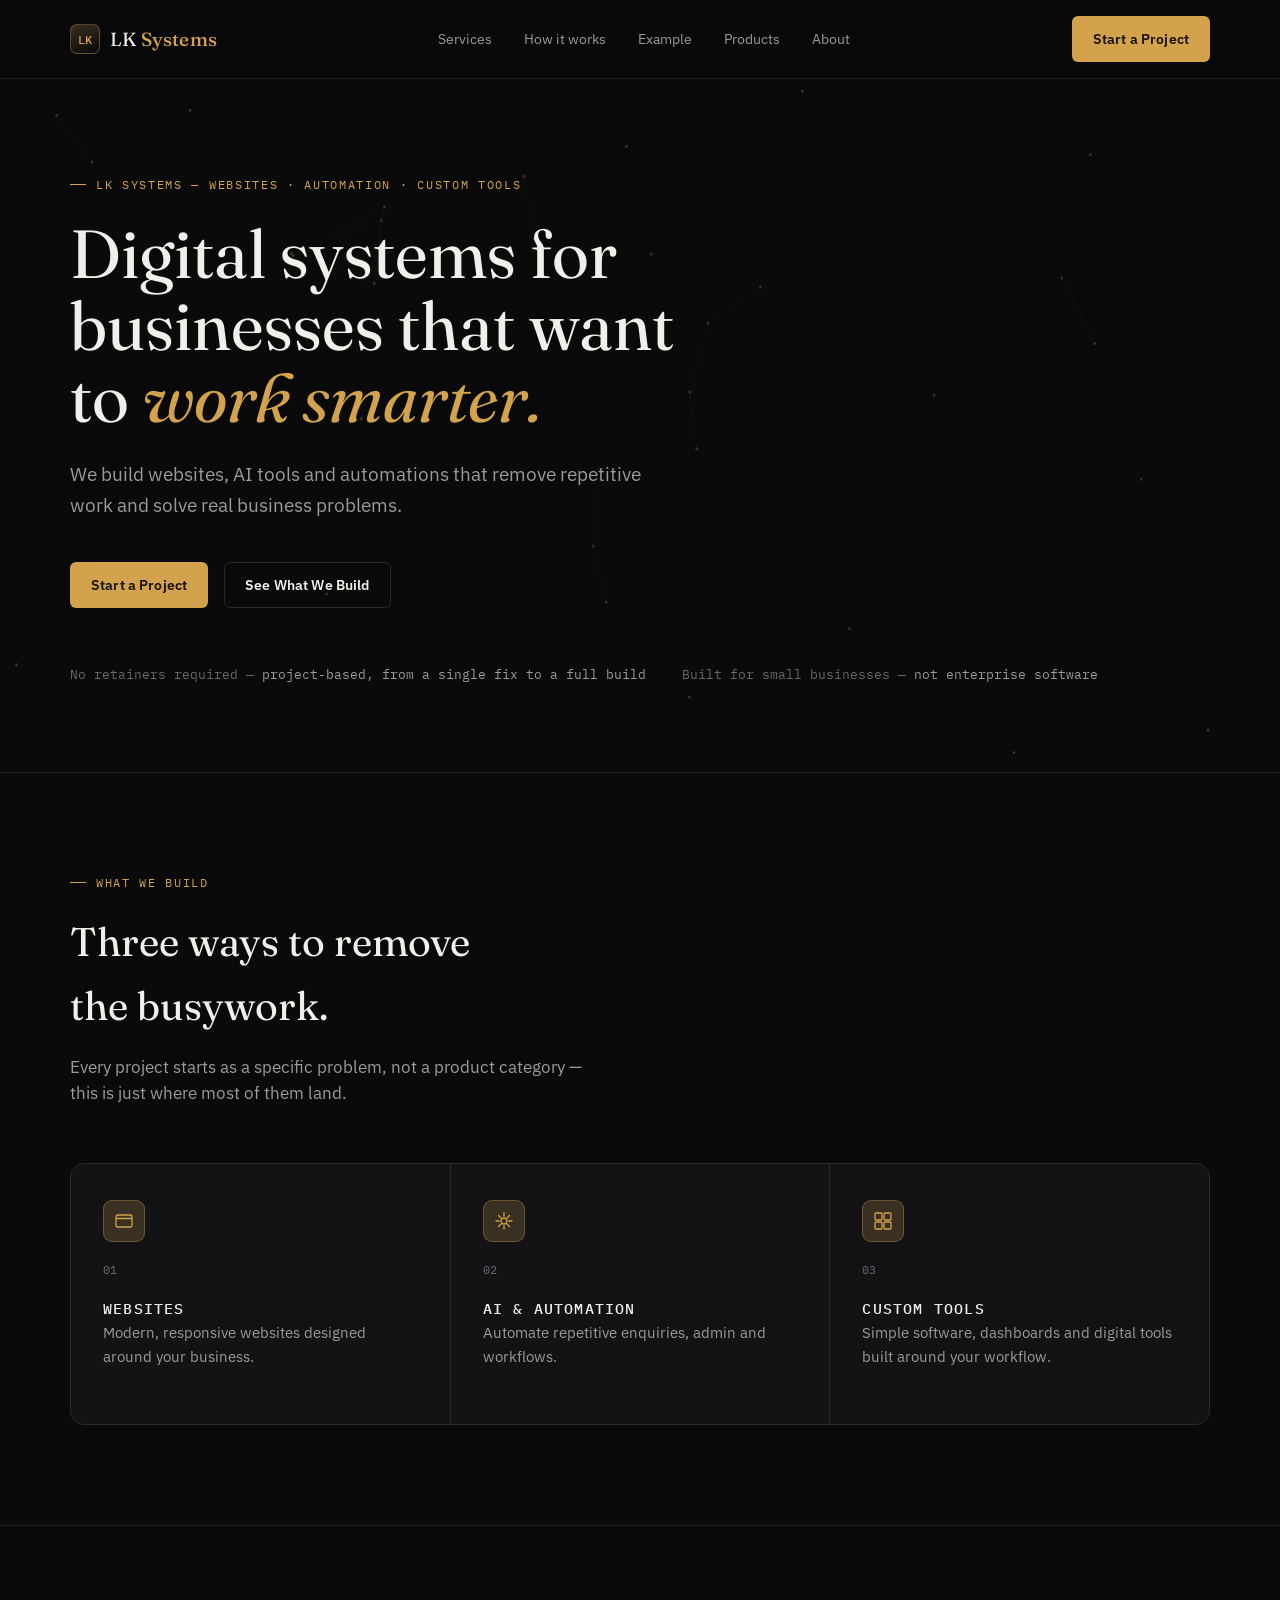
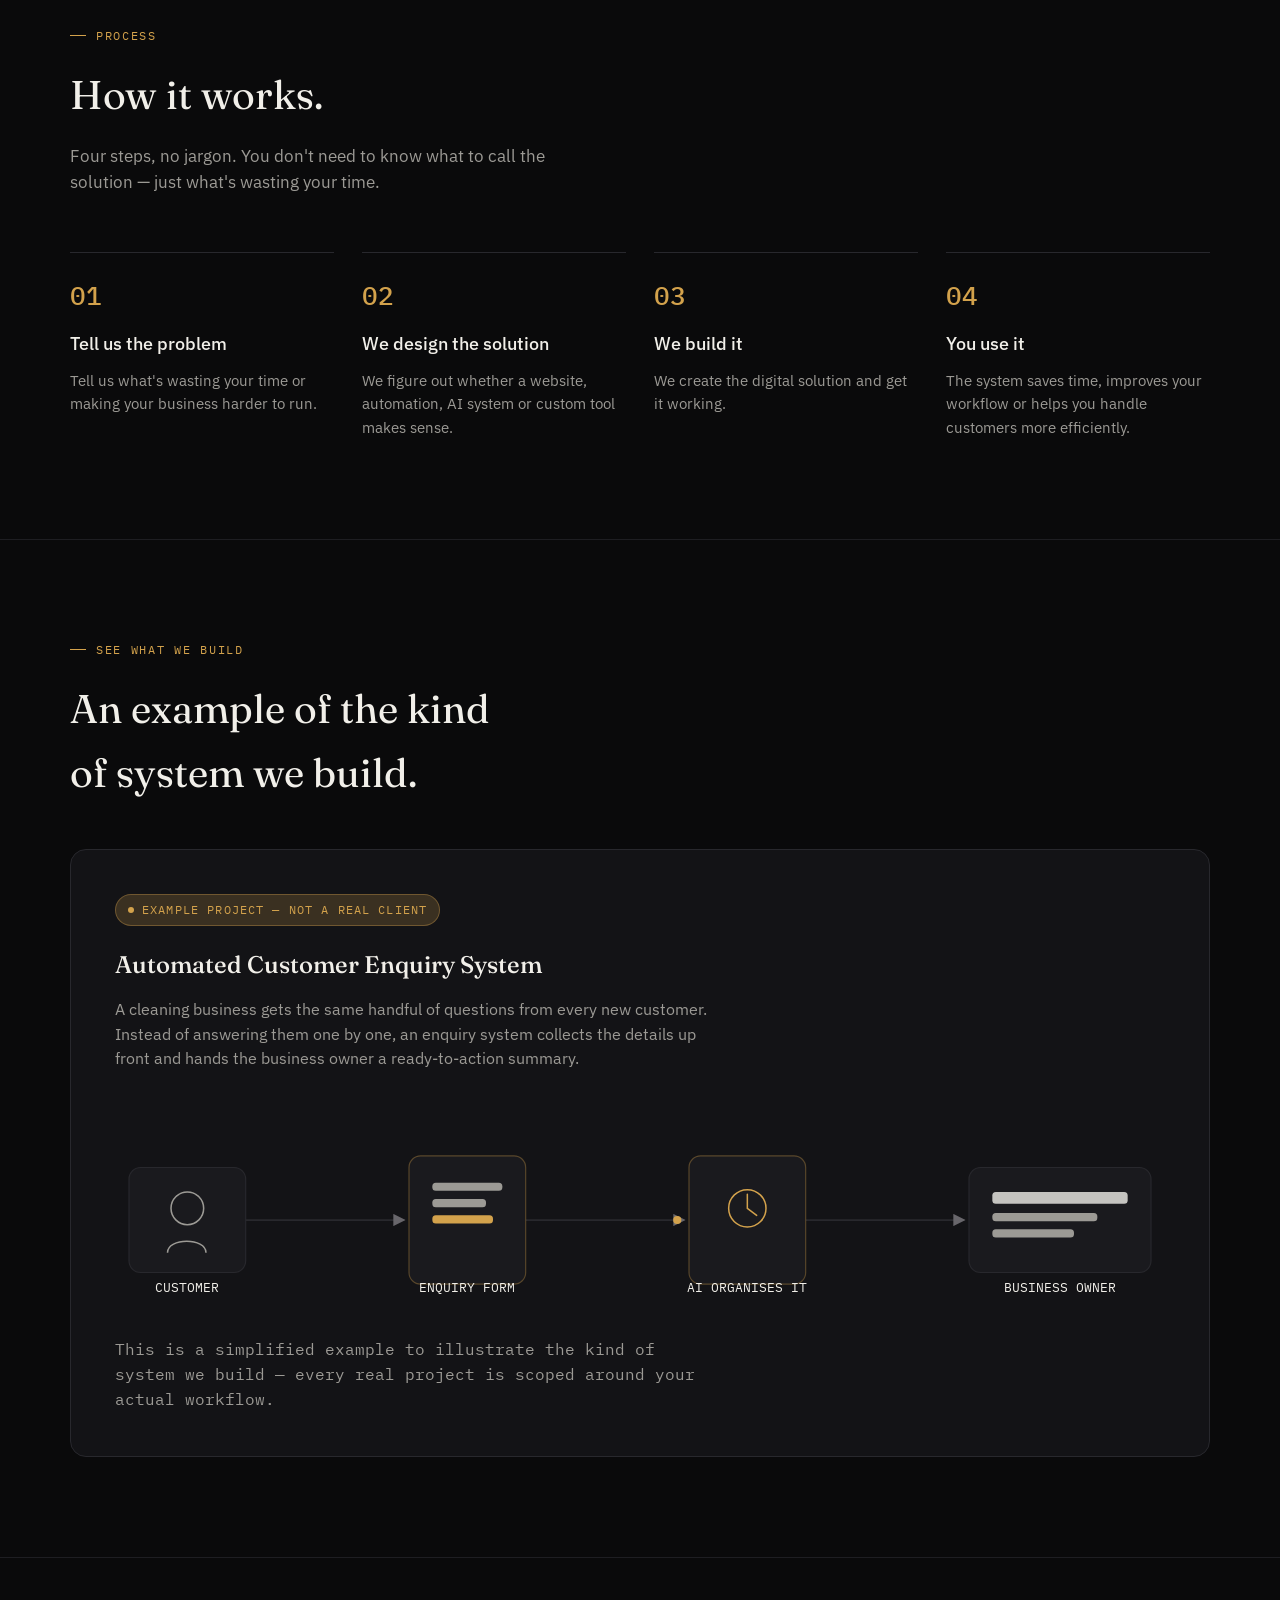
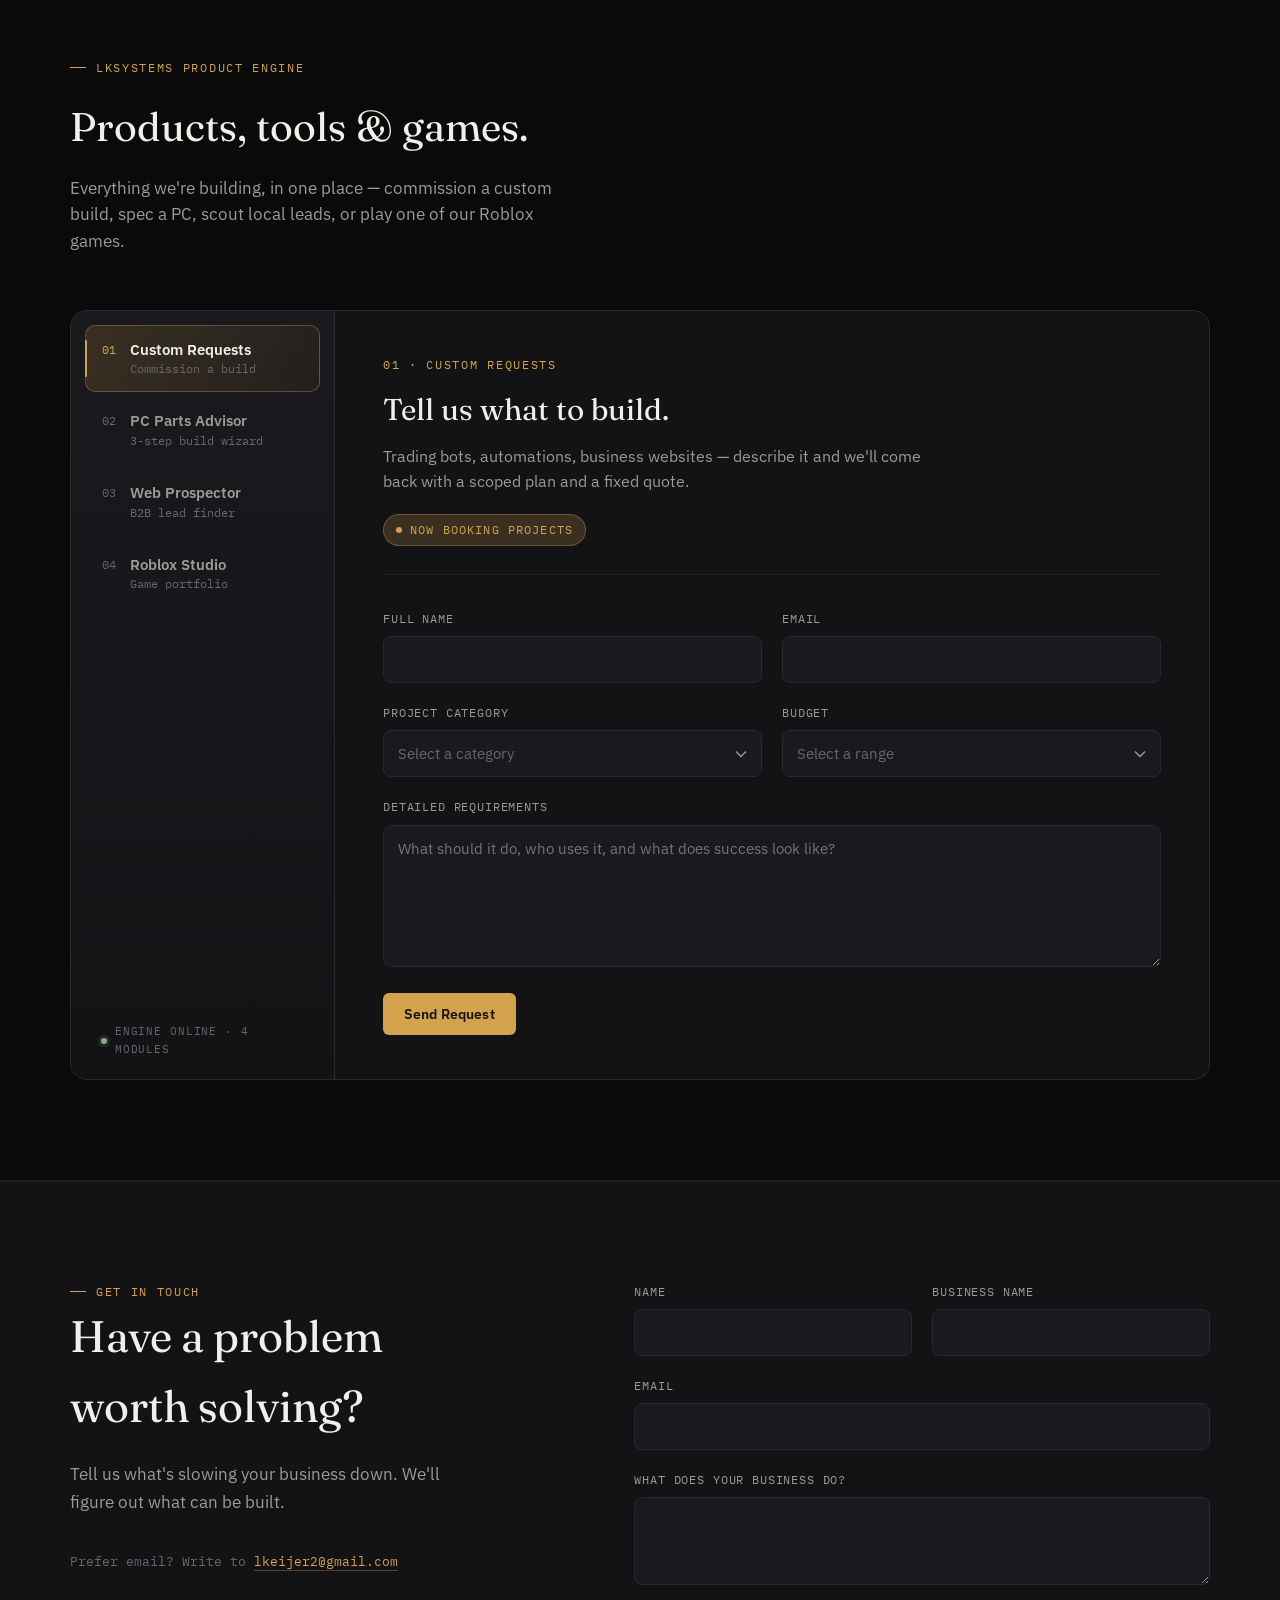
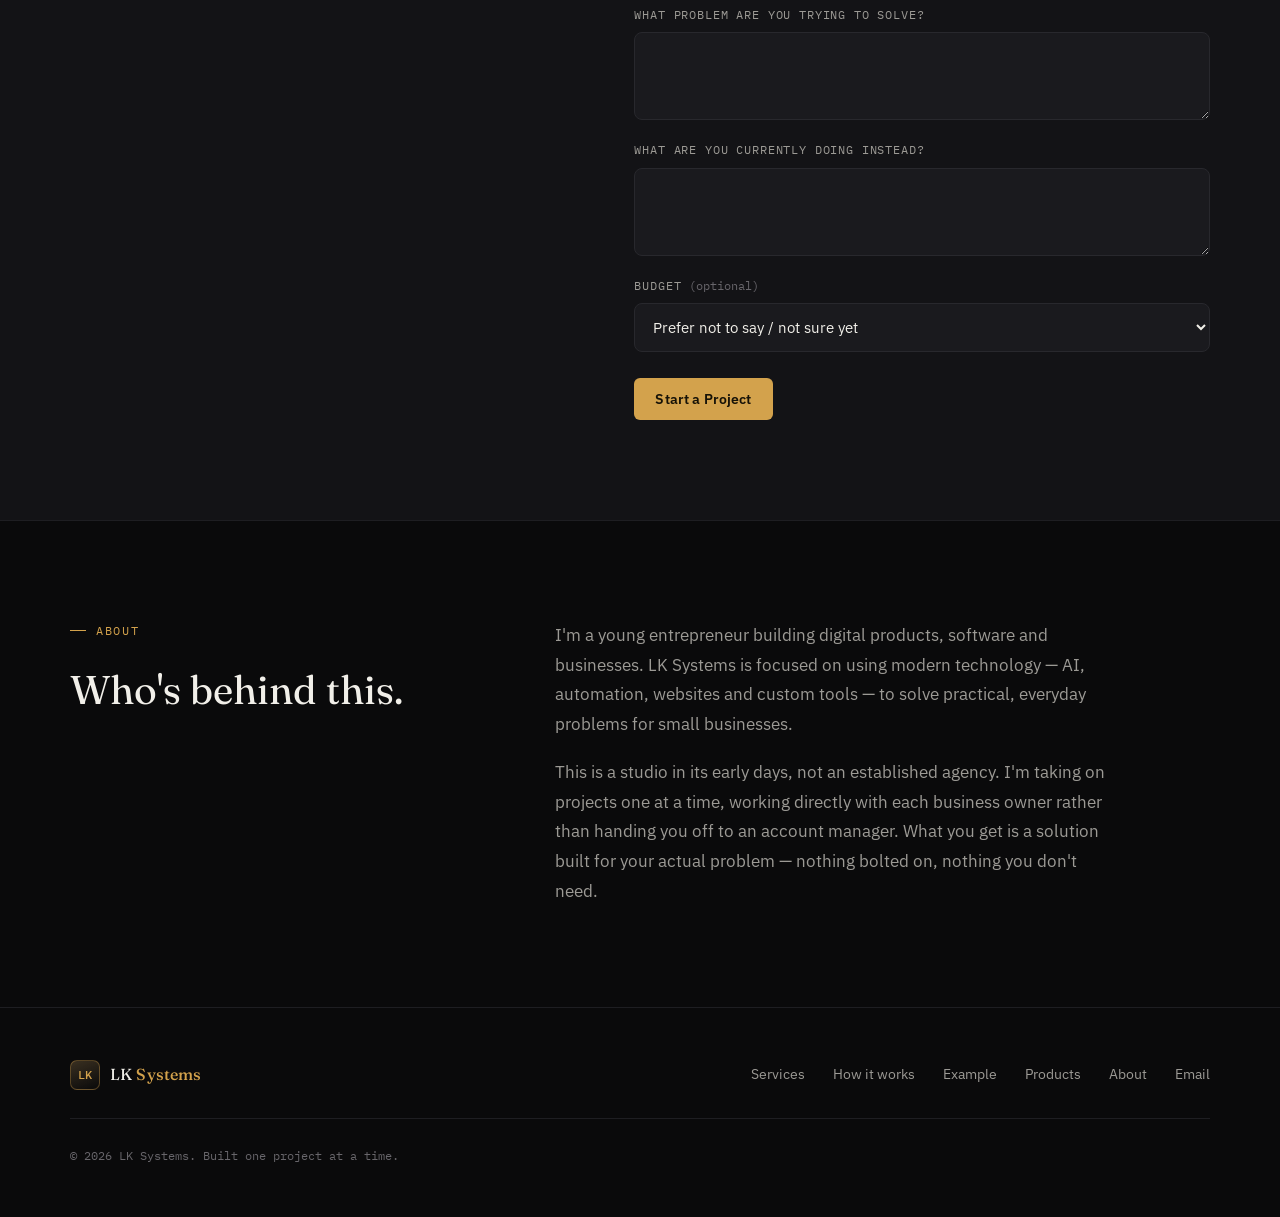
==== commit cc428967: "Make index.html fully self-contained and add module deep links The Product Engine's CSS and JS lived" ====
--- a/index.html
+++ b/index.html
@@ -231,7 +231,373 @@
   .mobile-menu a{font-family:var(--serif); font-size:26px; color:var(--text); text-decoration:none; padding:16px 0; border-bottom:1px solid var(--border-soft);}
   .mobile-menu .btn{margin-top:24px;}
 </style>
-<link rel="stylesheet" href="assets/lks-engine.css">
+<style>
+/* =====================================================================
+   LKSystems Product Engine — styles
+   ---------------------------------------------------------------------
+   Additive module. Every selector is prefixed `lks-` or scoped under
+   `.lks-engine` / `.lks-overlay`, and all colours/fonts come from the
+   site's existing :root tokens (--accent, --surface, --serif, ...), so
+   nothing here restyles the rest of the page.
+   ===================================================================== */
+
+.lks-engine [hidden],
+.lks-overlay[hidden]{display:none !important;}
+
+.lks-sr-only{
+  position:absolute !important; width:1px; height:1px; padding:0; margin:-1px;
+  overflow:hidden; clip:rect(0,0,0,0); white-space:nowrap; border:0;
+}
+
+/* ---------- hub shell: sidebar tabs + panel ---------- */
+.lks-shell{
+  display:grid; grid-template-columns:264px minmax(0,1fr);
+  background:var(--surface); border:1px solid var(--border); border-radius:16px; overflow:hidden;
+}
+.lks-tabs{
+  display:flex; flex-direction:column; gap:4px; padding:14px;
+  border-right:1px solid var(--border);
+  background:linear-gradient(180deg, var(--surface-2), var(--surface));
+}
+.lks-tab{
+  position:relative; display:flex; align-items:flex-start; gap:14px; width:100%;
+  padding:14px 14px 14px 16px; text-align:left; cursor:pointer;
+  background:transparent; border:1px solid transparent; border-radius:10px;
+  color:var(--text-dim); font-family:var(--sans);
+  transition:background .2s ease, border-color .2s ease, color .2s ease;
+}
+.lks-tab:hover{background:rgba(255,255,255,0.025); color:var(--text);}
+.lks-tab[aria-selected="true"]{
+  background:linear-gradient(120deg, var(--accent-soft), rgba(58,48,33,0.25));
+  border-color:var(--accent-line); color:var(--text);
+}
+.lks-tab[aria-selected="true"]::before{
+  content:''; position:absolute; left:-1px; top:14px; bottom:14px; width:2px;
+  border-radius:2px; background:var(--accent);
+}
+.lks-tab-num{font-family:var(--mono); font-size:12px; color:var(--text-faint); padding-top:2px; transition:color .2s ease;}
+.lks-tab[aria-selected="true"] .lks-tab-num{color:var(--accent);}
+.lks-tab-body{display:flex; flex-direction:column; gap:2px; min-width:0;}
+.lks-tab-title{font-size:15px; font-weight:600; line-height:1.3;}
+.lks-tab-desc{font-family:var(--mono); font-size:11.5px; color:var(--text-faint); line-height:1.4;}
+.lks-tabs-foot{
+  margin-top:auto; padding:18px 16px 6px; font-family:var(--mono); font-size:11px;
+  letter-spacing:.08em; text-transform:uppercase; color:var(--text-faint);
+  display:flex; align-items:center; gap:8px;
+}
+.lks-tabs-foot::before{
+  content:''; width:6px; height:6px; border-radius:50%; background:var(--ok);
+  box-shadow:0 0 0 3px rgba(127,174,122,0.15);
+}
+
+.lks-panels{padding:44px 48px; min-width:0;}
+/* clear the site's sticky header when scrolled into view */
+#products, .lks-shell, .lks-panel, #lks-build-result{scroll-margin-top:90px;}
+.lks-panel:focus-visible{outline:2px solid var(--accent); outline-offset:10px; border-radius:6px;}
+.lks-enter{animation:lks-fade-up .45s ease both;}
+@keyframes lks-fade-up{from{opacity:0; transform:translateY(10px);} to{opacity:1; transform:none;}}
+@keyframes lks-fade{from{opacity:0;} to{opacity:1;}}
+
+.lks-panel-head{
+  display:flex; justify-content:space-between; align-items:flex-end; gap:20px; flex-wrap:wrap;
+  margin-bottom:34px; padding-bottom:28px; border-bottom:1px solid var(--border-soft);
+}
+.lks-kicker{font-family:var(--mono); font-size:12px; letter-spacing:.14em; text-transform:uppercase; color:var(--accent);}
+.lks-panel-head h3{font-size:clamp(24px,2.6vw,30px); font-weight:400; margin-top:12px;}
+.lks-panel-head p{color:var(--text-dim); margin-top:10px; font-size:15.5px; max-width:56ch;}
+
+/* ---------- shared bits ---------- */
+.lks-btn-sm{padding:8px 14px; font-size:13px;}
+.lks-pill{
+  display:inline-flex; align-items:center; gap:7px; white-space:nowrap;
+  font-family:var(--mono); font-size:11px; font-weight:500; letter-spacing:.08em; text-transform:uppercase;
+  padding:4px 10px; border-radius:100px; border:1px solid var(--border); color:var(--text-dim);
+}
+.lks-pill::before{content:''; width:6px; height:6px; border-radius:50%; background:currentColor;}
+.lks-pill--danger{color:var(--danger); background:rgba(211,105,76,0.12); border-color:rgba(211,105,76,0.45);}
+.lks-pill--ok{color:var(--ok); background:rgba(127,174,122,0.12); border-color:rgba(127,174,122,0.4);}
+.lks-pill--warn{color:var(--accent); background:var(--accent-soft); border-color:var(--accent-line);}
+.lks-pill--plain::before{display:none;}
+
+/* ---------- module 1: custom request form ---------- */
+.lks-engine .field select{appearance:none; -webkit-appearance:none; cursor:pointer; padding-right:40px;
+  background-image:url("data:image/svg+xml,%3Csvg xmlns='http://www.w3.org/2000/svg' width='12' height='8' viewBox='0 0 12 8' fill='none'%3E%3Cpath d='M1 1.5L6 6.5L11 1.5' stroke='%239c9a95' stroke-width='1.4'/%3E%3C/svg%3E");
+  background-repeat:no-repeat; background-position:right 14px center;}
+.lks-engine .field select:invalid{color:var(--text-faint);}
+.lks-engine .field select option{color:var(--text); background:var(--surface-2);}
+.lks-engine .field .field-invalid{border-color:var(--danger);}
+.lks-form-note{font-family:var(--mono); font-size:12px; color:var(--text-faint);}
+
+/* ---------- module 2: PC advisor wizard ---------- */
+.lks-progress{list-style:none; margin:0 0 32px; padding:0; display:flex; gap:10px;}
+.lks-progress li{
+  flex:1; display:flex; flex-direction:column; gap:10px;
+  font-family:var(--mono); font-size:11.5px; letter-spacing:.08em; text-transform:uppercase; color:var(--text-faint);
+}
+.lks-progress li::before{content:''; height:3px; border-radius:3px; background:var(--border); transition:background .3s ease;}
+.lks-progress li.is-active{color:var(--text);}
+.lks-progress li.is-active::before{background:var(--accent);}
+.lks-progress li.is-done{color:var(--text-dim);}
+.lks-progress li.is-done::before{background:var(--accent-line);}
+
+.lks-step{border:0; margin:0; padding:0; min-width:0;}
+.lks-step legend{padding:0; font-family:var(--serif); font-size:22px; font-weight:400; color:var(--text);}
+.lks-step legend:focus{outline:none;}
+.lks-step-hint{color:var(--text-dim); font-size:14.5px; margin-top:6px;}
+
+.lks-options{display:grid; grid-template-columns:repeat(auto-fit, minmax(170px, 1fr)); gap:12px; margin-top:22px;}
+.lks-option{position:relative; display:block; cursor:pointer;}
+.lks-option input{position:absolute; opacity:0; pointer-events:none;}
+.lks-option-body{
+  height:100%; display:flex; flex-direction:column; gap:6px; padding:18px 18px 18px;
+  background:var(--surface-2); border:1px solid var(--border); border-radius:10px;
+  transition:border-color .2s ease, background .2s ease, transform .15s ease;
+}
+.lks-option:hover .lks-option-body{border-color:var(--text-faint);}
+.lks-option-title{font-weight:600; font-size:15.5px; display:flex; justify-content:space-between; align-items:center; gap:10px;}
+.lks-option-title::after{
+  content:''; flex-shrink:0; width:16px; height:16px; border-radius:50%;
+  border:1px solid var(--border); transition:border-color .2s ease, box-shadow .2s ease, background .2s ease;
+}
+.lks-option-desc{font-size:13.5px; color:var(--text-dim); line-height:1.5;}
+.lks-option input:checked + .lks-option-body{border-color:var(--accent); background:linear-gradient(150deg, var(--accent-soft), var(--surface-2) 70%);}
+.lks-option input:checked + .lks-option-body .lks-option-title::after{border-color:var(--accent); background:var(--accent); box-shadow:inset 0 0 0 3px var(--surface-2);}
+.lks-option input:focus-visible + .lks-option-body{outline:2px solid var(--accent); outline-offset:3px;}
+.lks-option:active .lks-option-body{transform:scale(.99);}
+
+.lks-wizard-nav{display:flex; justify-content:space-between; align-items:center; gap:12px; margin-top:30px; flex-wrap:wrap;}
+.lks-wizard-count{font-family:var(--mono); font-size:12px; color:var(--text-faint);}
+.lks-wizard-nav .btn[disabled]{opacity:.4; cursor:not-allowed;}
+.lks-wizard-nav .lks-spacer{flex:1;}
+
+/* spec sheet */
+.lks-sheet{border:1px solid var(--accent-line); border-radius:14px; overflow:hidden; background:var(--surface);}
+.lks-sheet-head{
+  display:flex; justify-content:space-between; align-items:flex-start; gap:24px; flex-wrap:wrap;
+  padding:30px 30px 26px; border-bottom:1px solid var(--border);
+  background:
+    radial-gradient(120% 140% at 0% 0%, rgba(211,162,76,0.16), transparent 55%),
+    var(--surface-2);
+}
+.lks-sheet-head h3{font-size:clamp(24px,2.8vw,32px); font-weight:400; margin-top:10px;}
+.lks-sheet-head p{color:var(--text-dim); margin-top:8px; font-size:15px; max-width:48ch;}
+.lks-chips{display:flex; flex-wrap:wrap; gap:8px; margin-top:18px;}
+.lks-price{text-align:right; flex-shrink:0;}
+.lks-price .k{font-family:var(--mono); font-size:11px; letter-spacing:.1em; text-transform:uppercase; color:var(--text-faint);}
+.lks-price .v{font-family:var(--serif); font-size:30px; color:var(--accent); line-height:1.2; margin-top:4px;}
+
+.lks-sheet-body{display:grid; grid-template-columns:minmax(0,1.45fr) minmax(0,1fr);}
+.lks-specs{margin:0; padding:10px 30px 18px;}
+.lks-spec-row{display:grid; grid-template-columns:120px minmax(0,1fr); gap:16px; padding:14px 0; border-bottom:1px solid var(--border-soft);}
+.lks-spec-row:last-child{border-bottom:none;}
+.lks-spec-row dt{font-family:var(--mono); font-size:11.5px; letter-spacing:.08em; text-transform:uppercase; color:var(--text-faint); padding-top:2px;}
+.lks-spec-row dd{margin:0; font-size:15px; color:var(--text);}
+.lks-sheet-side{padding:26px 30px; border-left:1px solid var(--border); display:flex; flex-direction:column; gap:24px; background:rgba(255,255,255,0.012);}
+.lks-meter + .lks-meter{margin-top:16px;}
+.lks-meter-top{display:flex; justify-content:space-between; font-family:var(--mono); font-size:11.5px; letter-spacing:.06em; text-transform:uppercase; color:var(--text-dim);}
+.lks-meter-top b{color:var(--text); font-weight:500;}
+.lks-meter-bar{display:grid; grid-template-columns:repeat(5,1fr); gap:4px; margin-top:8px;}
+.lks-meter-bar span{height:6px; border-radius:3px; background:var(--border);}
+.lks-meter-bar span.on{background:var(--accent);}
+.lks-why .k{font-family:var(--mono); font-size:11.5px; letter-spacing:.08em; text-transform:uppercase; color:var(--text-faint);}
+.lks-why p{margin-top:8px; color:var(--text-dim); font-size:14.5px; line-height:1.65;}
+.lks-sheet-foot{
+  display:flex; justify-content:space-between; align-items:center; gap:16px; flex-wrap:wrap;
+  padding:20px 30px; border-top:1px solid var(--border); background:var(--surface-2);
+}
+.lks-sheet-foot .lks-actions{display:flex; gap:12px; flex-wrap:wrap;}
+.lks-disclaimer{font-family:var(--mono); font-size:11.5px; color:var(--text-faint); max-width:46ch;}
+
+/* ---------- module 3: web prospector ---------- */
+.lks-search{display:grid; grid-template-columns:minmax(0,1fr) auto; gap:12px; align-items:end;}
+.lks-search .btn{height:47px;}
+.lks-results-meta{
+  display:flex; justify-content:space-between; align-items:center; gap:12px; flex-wrap:wrap;
+  margin:28px 0 14px; font-family:var(--mono); font-size:12px; color:var(--text-faint);
+}
+.lks-results-meta b{color:var(--text); font-weight:500;}
+.lks-stats{display:flex; gap:18px; flex-wrap:wrap;}
+.lks-stats span b{color:var(--accent);}
+
+.lks-table-wrap{position:relative; border:1px solid var(--border); border-radius:12px; overflow:hidden; background:var(--surface-2);}
+.lks-scanbar{position:absolute; left:0; right:0; top:0; height:2px; overflow:hidden; opacity:0; transition:opacity .2s ease; z-index:1;}
+.lks-scanbar::after{
+  content:''; position:absolute; top:0; bottom:0; width:40%;
+  background:linear-gradient(90deg, transparent, var(--accent), transparent);
+  animation:lks-scan 1s ease-in-out infinite;
+}
+@keyframes lks-scan{from{left:-40%;} to{left:100%;}}
+.lks-table-wrap.is-loading .lks-scanbar{opacity:1;}
+.lks-table-wrap.is-loading tbody{opacity:.35; filter:blur(1px);}
+.lks-table{width:100%; border-collapse:collapse; font-size:14.5px;}
+.lks-table tbody{transition:opacity .25s ease, filter .25s ease;}
+.lks-table th{
+  text-align:left; padding:13px 18px; font-family:var(--mono); font-size:11px; font-weight:500;
+  letter-spacing:.09em; text-transform:uppercase; color:var(--text-faint);
+  background:var(--surface); border-bottom:1px solid var(--border);
+}
+.lks-table td{padding:18px; border-top:1px solid var(--border-soft); vertical-align:middle;}
+.lks-table tbody tr:first-child td{border-top:none;}
+.lks-table tbody tr{transition:background .2s ease;}
+.lks-table tbody tr:hover{background:rgba(255,255,255,0.02);}
+.lks-biz-name{font-weight:600; color:var(--text);}
+.lks-biz-loc{display:block; font-family:var(--mono); font-size:11.5px; color:var(--text-faint); margin-top:3px;}
+.lks-maps{display:flex; flex-direction:column; align-items:flex-start; gap:5px;}
+.lks-maps small{font-family:var(--mono); font-size:11.5px; color:var(--text-dim);}
+.lks-table td:last-child{text-align:right;}
+.lks-table .btn[aria-busy="true"]{opacity:.6; cursor:progress;}
+
+/* ---------- module 4: roblox showcase ---------- */
+.lks-games{display:grid; grid-template-columns:repeat(auto-fill, minmax(230px, 1fr)); gap:18px;}
+.lks-game{
+  display:flex; flex-direction:column; background:var(--surface-2);
+  border:1px solid var(--border); border-radius:14px; overflow:hidden;
+  transition:transform .25s ease, border-color .25s ease, box-shadow .25s ease;
+}
+.lks-game:hover{transform:translateY(-3px); border-color:var(--accent-line); box-shadow:0 18px 40px -24px rgba(0,0,0,0.8);}
+.lks-game-art{
+  position:relative; aspect-ratio:16/10; display:flex; align-items:center; justify-content:center;
+  color:var(--accent); border-bottom:1px solid var(--border); overflow:hidden;
+}
+.lks-game-art::before{
+  content:''; position:absolute; inset:0; opacity:.5;
+  background-image:linear-gradient(var(--border-soft) 1px, transparent 1px), linear-gradient(90deg, var(--border-soft) 1px, transparent 1px);
+  background-size:22px 22px;
+  -webkit-mask-image:radial-gradient(circle at 50% 50%, #000 20%, transparent 75%);
+          mask-image:radial-gradient(circle at 50% 50%, #000 20%, transparent 75%);
+}
+.lks-game-art svg{position:relative; width:42%; height:auto; transition:transform .4s ease;}
+.lks-game:hover .lks-game-art svg{transform:scale(1.06) rotate(-2deg);}
+.lks-game-art--boat{background:radial-gradient(90% 90% at 30% 110%, rgba(92,140,170,0.35), transparent 60%), linear-gradient(160deg, #111820, #0d0d10);}
+.lks-game-art--treasure{background:radial-gradient(80% 80% at 50% 100%, rgba(211,162,76,0.30), transparent 65%), linear-gradient(160deg, #1a150d, #0d0d10);}
+.lks-game-art--blob{background:radial-gradient(80% 80% at 60% 90%, rgba(127,174,122,0.30), transparent 60%), linear-gradient(160deg, #111a12, #0d0d10);}
+.lks-game-art--blob{color:var(--ok);}
+.lks-game-art--boat{color:#8fb6cf;}
+.lks-game-num{position:absolute; top:14px; left:16px; font-family:var(--mono); font-size:11.5px; color:var(--text-faint); z-index:1;}
+.lks-game-body{display:flex; flex-direction:column; gap:12px; padding:22px 22px 24px; flex:1;}
+.lks-game-body .lks-pill{align-self:flex-start; white-space:normal; line-height:1.4;}
+.lks-game-body h3{font-size:22px; font-weight:400;}
+.lks-game-body p{color:var(--text-dim); font-size:14.5px; line-height:1.6;}
+.lks-game-link{
+  margin-top:auto; padding-top:8px; align-self:flex-start;
+  font-family:var(--mono); font-size:12.5px; letter-spacing:.04em; color:var(--accent);
+  text-decoration:none; border-bottom:1px solid var(--accent-line); transition:border-color .2s ease;
+}
+.lks-game-link:hover{border-color:var(--accent);}
+
+/* ---------- overlay / modal (shared) ---------- */
+html.lks-lock{overflow:hidden;}
+.lks-overlay{
+  position:fixed; inset:0; z-index:60; display:flex; align-items:center; justify-content:center;
+  padding:20px; background:rgba(6,6,7,0.74); -webkit-backdrop-filter:blur(8px); backdrop-filter:blur(8px);
+  animation:lks-fade .25s ease both;
+}
+.lks-modal{
+  position:relative; width:min(520px, 100%); max-height:calc(100vh - 40px); max-height:calc(100dvh - 40px); overflow:auto;
+  background:var(--surface); border:1px solid var(--border); border-radius:16px; padding:40px 36px 32px;
+  box-shadow:0 40px 80px -30px rgba(0,0,0,0.9), 0 0 0 1px rgba(211,162,76,0.06);
+  animation:lks-pop .35s cubic-bezier(.2,.9,.3,1.2) both;
+}
+.lks-modal--wide{width:min(780px, 100%);}
+@keyframes lks-pop{from{opacity:0; transform:translateY(12px) scale(.97);} to{opacity:1; transform:none;}}
+.lks-modal-x{
+  position:absolute; top:14px; right:14px; width:36px; height:36px; border-radius:8px;
+  display:flex; align-items:center; justify-content:center; cursor:pointer;
+  background:transparent; border:1px solid var(--border); color:var(--text-dim); transition:color .2s ease, border-color .2s ease;
+}
+.lks-modal-x:hover{color:var(--text); border-color:var(--text-dim);}
+.lks-modal h3{font-size:28px; font-weight:400; margin-top:14px;}
+.lks-modal-lead{color:var(--text-dim); margin-top:10px; font-size:15.5px;}
+.lks-modal-actions{display:flex; gap:12px; flex-wrap:wrap; margin-top:28px;}
+
+.lks-check{width:64px; height:64px; border-radius:50%; display:flex; align-items:center; justify-content:center;
+  border:1px solid var(--accent-line); background:radial-gradient(circle, var(--accent-soft), transparent 70%);}
+.lks-check path{stroke-dasharray:30; stroke-dashoffset:30; animation:lks-draw .5s .2s ease forwards;}
+@keyframes lks-draw{to{stroke-dashoffset:0;}}
+.lks-summary{margin:26px 0 0; border:1px solid var(--border); border-radius:10px; overflow:hidden;}
+.lks-summary div{display:grid; grid-template-columns:110px minmax(0,1fr); gap:14px; padding:11px 16px; border-top:1px solid var(--border-soft); font-size:14.5px;}
+.lks-summary div:first-child{border-top:none;}
+.lks-summary dt{font-family:var(--mono); font-size:11px; letter-spacing:.08em; text-transform:uppercase; color:var(--text-faint); padding-top:3px;}
+.lks-summary dd{margin:0; overflow-wrap:anywhere;}
+
+/* generated website preview (mock client site, light theme on purpose) */
+.lks-browser{margin-top:24px; border:1px solid var(--border); border-radius:12px; overflow:hidden;}
+.lks-browser-bar{display:flex; align-items:center; gap:14px; padding:10px 14px; background:var(--surface-2); border-bottom:1px solid var(--border);}
+.lks-browser-dots{display:flex; gap:6px;}
+.lks-browser-dots i{width:9px; height:9px; border-radius:50%; background:var(--border);}
+.lks-browser-url{flex:1; font-family:var(--mono); font-size:11.5px; color:var(--text-dim); background:var(--bg); border-radius:6px; padding:5px 12px; overflow:hidden; text-overflow:ellipsis; white-space:nowrap;}
+.lks-site{background:#f5f2ec; color:#1b1a17; font-family:var(--sans);}
+.lks-site-nav{display:flex; justify-content:space-between; align-items:center; gap:12px; padding:16px 24px; border-bottom:1px solid #e3ddd2; font-size:13px;}
+.lks-site-nav b{font-family:var(--serif); font-size:17px; font-weight:600;}
+.lks-site-nav span{color:#6d685f;}
+.lks-site-hero{padding:34px 24px 30px; background:linear-gradient(160deg, #fbf8f2, #efe8dc);}
+.lks-site-kicker{font-family:var(--mono); font-size:11px; letter-spacing:.12em; text-transform:uppercase; color:#9a6d22;}
+.lks-site-hero h4{font-family:var(--serif); font-weight:500; font-size:clamp(22px,3vw,30px); line-height:1.15; margin:10px 0 0; max-width:20ch;}
+.lks-site-hero p{margin-top:10px; color:#5d5850; font-size:14.5px; max-width:46ch;}
+.lks-site-ctas{display:flex; gap:10px; flex-wrap:wrap; margin-top:20px;}
+.lks-site-ctas span{font-size:13px; font-weight:600; padding:9px 16px; border-radius:6px; background:#1b1a17; color:#f5f2ec;}
+.lks-site-ctas span + span{background:transparent; color:#1b1a17; border:1px solid #c9c1b3;}
+.lks-site-grid{display:grid; grid-template-columns:repeat(3,1fr); gap:1px; background:#e3ddd2; border-top:1px solid #e3ddd2;}
+.lks-site-grid div{background:#f5f2ec; padding:16px 18px; font-size:13px; font-weight:600;}
+.lks-site-grid small{display:block; font-weight:400; color:#6d685f; margin-top:4px; font-size:12px;}
+.lks-site-review{padding:14px 24px; font-size:13px; color:#5d5850; border-top:1px solid #e3ddd2; display:flex; gap:10px; align-items:center;}
+.lks-site-review b{color:#b8862f; letter-spacing:.1em;}
+
+/* ---------- responsive ---------- */
+@media (max-width: 980px){
+  .lks-shell{grid-template-columns:220px minmax(0,1fr);}
+  .lks-panels{padding:36px 32px;}
+  .lks-tab-desc{display:none;}
+  .lks-sheet-body{grid-template-columns:1fr;}
+  .lks-sheet-side{border-left:none; border-top:1px solid var(--border);}
+}
+@media (max-width: 880px){
+  .lks-shell{grid-template-columns:1fr;}
+  .lks-tabs{
+    flex-direction:row; overflow-x:auto; scrollbar-width:none; gap:6px; padding:10px;
+    border-right:none; border-bottom:1px solid var(--border);
+  }
+  .lks-tabs::-webkit-scrollbar{display:none;}
+  .lks-tab{width:auto; flex-shrink:0; padding:10px 14px; align-items:center; gap:10px;}
+  .lks-tab[aria-selected="true"]::before{left:14px; right:14px; top:auto; bottom:-1px; width:auto; height:2px;}
+  .lks-tab-title{font-size:14px; white-space:nowrap;}
+  .lks-tabs-foot{display:none;}
+  .lks-panels{padding:30px 20px;}
+}
+@media (max-width: 720px){
+  .lks-search{grid-template-columns:1fr;}
+  .lks-search .btn{width:100%; justify-content:center;}
+  /* table becomes a stack of cards */
+  .lks-table thead{position:absolute; width:1px; height:1px; overflow:hidden; clip:rect(0,0,0,0);}
+  .lks-table, .lks-table tbody, .lks-table tr, .lks-table td{display:block; width:100%;}
+  .lks-table tbody tr{padding:16px 18px; border-top:1px solid var(--border);}
+  .lks-table tbody tr:first-child{border-top:none;}
+  .lks-table td{display:grid; grid-template-columns:104px minmax(0,1fr); gap:12px; align-items:center; padding:7px 0; border-top:none;}
+  .lks-table td::before{content:attr(data-label); font-family:var(--mono); font-size:10.5px; letter-spacing:.08em; text-transform:uppercase; color:var(--text-faint);}
+  .lks-table td:first-child{display:block; padding-bottom:10px;}
+  .lks-table td:first-child::before{display:none;}
+  .lks-table td:last-child{display:block; text-align:left; padding-top:12px;}
+  .lks-table td:last-child::before{display:none;}
+  .lks-table td:last-child .btn{width:100%; justify-content:center;}
+  .lks-site-grid{grid-template-columns:1fr;}
+}
+@media (max-width: 520px){
+  .lks-panels{padding:26px 16px;}
+  .lks-sheet-head, .lks-specs, .lks-sheet-side, .lks-sheet-foot{padding-left:20px; padding-right:20px;}
+  .lks-price{text-align:left;}
+  .lks-spec-row{grid-template-columns:1fr; gap:4px;}
+  .lks-modal{padding:36px 20px 24px;}
+  .lks-wizard-nav .btn, .lks-sheet-foot .btn, .lks-modal-actions .btn{flex:1; justify-content:center;}
+  .lks-wizard-nav .lks-spacer, .lks-wizard-count{display:none;}
+}
+
+@media (prefers-reduced-motion: reduce){
+  .lks-enter, .lks-overlay, .lks-modal, .lks-check path, .lks-scanbar::after{animation:none !important;}
+  .lks-check path{stroke-dashoffset:0;}
+  .lks-game, .lks-game-art svg, .lks-table tbody{transition:none;}
+  .lks-game:hover, .lks-game:hover .lks-game-art svg{transform:none;}
+}
+</style>
 </head>
 <body>
 <header class="site">
@@ -419,9 +785,9 @@
   </section>
 
   <!-- ================= LKSystems Product Engine (additive module) =================
-       Styles: assets/lks-engine.css · Behaviour: assets/lks-engine.js
+       Styles: the "LKSystems Product Engine" <style> block in <head> · Behaviour: the last <script> in <body>
        Everything inside uses `lks-` prefixed classes/ids so it can't collide
-       with the rest of the page. Delete this section + the two asset tags to remove it. -->
+       with the rest of the page. Delete this section + that style block and script to remove it. -->
   <section id="products" class="lks-engine" aria-labelledby="lks-title">
     <div class="wrap">
       <div class="section-head reveal">
@@ -925,6 +1291,586 @@
   });
 })();
 </script>
-<script src="assets/lks-engine.js" defer></script>
+<script>
+/* =====================================================================
+   LKSystems Product Engine — behaviour
+   ---------------------------------------------------------------------
+   Self-contained IIFE: defines no globals, only queries inside
+   #products, and never touches the site's existing script (mobile menu,
+   hero canvas, #projectForm / Formspree). Safe to load with `defer`.
+   ===================================================================== */
+(function(){
+  'use strict';
+
+  var root = document.getElementById('products');
+  if(!root) return;
+
+  // Optional: set to a Formspree (or any JSON-accepting) endpoint to have
+  // Custom Requests delivered somewhere. While empty, submissions are only
+  // logged to the browser console.
+  var REQUEST_ENDPOINT = '';
+
+  function q(sel, ctx){ return (ctx || root).querySelector(sel); }
+  function qa(sel, ctx){ return Array.prototype.slice.call((ctx || root).querySelectorAll(sel)); }
+  function esc(s){
+    return String(s == null ? '' : s).replace(/[&<>"']/g, function(c){
+      return {'&':'&amp;','<':'&lt;','>':'&gt;','"':'&quot;',"'":'&#39;'}[c];
+    });
+  }
+  // Un-hide an element and replay the entrance animation.
+  function reveal(el){
+    el.hidden = false;
+    el.classList.remove('lks-enter');
+    void el.offsetWidth;
+    el.classList.add('lks-enter');
+  }
+
+
+  /* ------------------------------------------------------------------
+     Hub tabs (WAI-ARIA tabs pattern, arrow keys + Home/End)
+     ------------------------------------------------------------------ */
+  var tabs = qa('[role="tab"]');
+
+  function activateTab(tab, moveFocus){
+    tabs.forEach(function(t){
+      var on = t === tab;
+      t.setAttribute('aria-selected', on ? 'true' : 'false');
+      t.tabIndex = on ? 0 : -1;
+      var panel = document.getElementById(t.getAttribute('aria-controls'));
+      if(!panel) return;
+      if(on){ if(panel.hidden) reveal(panel); }
+      else panel.hidden = true;
+    });
+    if(moveFocus) tab.focus();
+    // keep the active chip visible in the horizontal (mobile) tab strip
+    if(tab.scrollIntoView && tab.parentElement.scrollWidth > tab.parentElement.clientWidth){
+      tab.scrollIntoView({block:'nearest', inline:'nearest'});
+    }
+  }
+
+  tabs.forEach(function(tab, i){
+    tab.addEventListener('click', function(){ activateTab(tab, false); });
+    tab.addEventListener('keydown', function(ev){
+      var next = null;
+      if(ev.key === 'ArrowDown' || ev.key === 'ArrowRight') next = tabs[(i + 1) % tabs.length];
+      else if(ev.key === 'ArrowUp' || ev.key === 'ArrowLeft') next = tabs[(i - 1 + tabs.length) % tabs.length];
+      else if(ev.key === 'Home') next = tabs[0];
+      else if(ev.key === 'End') next = tabs[tabs.length - 1];
+      if(next){ ev.preventDefault(); activateTab(next, true); }
+    });
+  });
+
+  function goToTab(id){
+    var tab = document.getElementById('lks-tab-' + id);
+    if(tab) activateTab(tab, false);
+  }
+
+  // Deep links: #custom-requests, #pc-advisor, #web-prospector, #roblox
+  // open that module's tab and scroll the hub into view.
+  var HASH_TABS = {'custom-requests':'requests', 'pc-advisor':'pc', 'web-prospector':'prospector', 'roblox':'roblox'};
+  function openFromHash(){
+    var id = HASH_TABS[(location.hash || '').slice(1)];
+    if(!id) return;
+    goToTab(id);
+    var shell = q('.lks-shell');
+    shell.classList.add('in-view');
+    shell.scrollIntoView({block:'start'});
+  }
+  window.addEventListener('hashchange', openFromHash);
+  openFromHash();
+
+
+  /* ------------------------------------------------------------------
+     Shared modal overlay (focus trap, Esc / backdrop to close)
+     ------------------------------------------------------------------ */
+  var overlay = q('#lks-overlay');
+  var modal = q('.lks-modal', overlay);
+  var modalBody = q('.lks-modal-body', overlay);
+  var lastFocus = null;
+
+  function openModal(html, opts){
+    opts = opts || {};
+    lastFocus = document.activeElement;
+    modalBody.innerHTML = html;
+    modal.classList.toggle('lks-modal--wide', !!opts.wide);
+    overlay.hidden = false;
+    document.documentElement.classList.add('lks-lock');
+    modal.scrollTop = 0;
+    var target = q('[data-lks-autofocus]', modal) || q('[data-lks-close]', modal);
+    if(target) target.focus();
+  }
+  function closeModal(){
+    if(overlay.hidden) return;
+    overlay.hidden = true;
+    document.documentElement.classList.remove('lks-lock');
+    modalBody.innerHTML = '';
+    if(lastFocus && document.contains(lastFocus)) lastFocus.focus();
+  }
+
+  overlay.addEventListener('click', function(ev){
+    if(ev.target === overlay || ev.target.closest('[data-lks-close]')) closeModal();
+  });
+  document.addEventListener('keydown', function(ev){
+    if(overlay.hidden) return;
+    if(ev.key === 'Escape'){ ev.preventDefault(); closeModal(); return; }
+    if(ev.key !== 'Tab') return;
+    var f = qa('a[href], button:not([disabled]), input, select, textarea, [tabindex]:not([tabindex="-1"])', modal);
+    if(!f.length) return;
+    var first = f[0], last = f[f.length - 1];
+    if(ev.shiftKey && document.activeElement === first){ ev.preventDefault(); last.focus(); }
+    else if(!ev.shiftKey && document.activeElement === last){ ev.preventDefault(); first.focus(); }
+  });
+
+  function checkIcon(){
+    return '<div class="lks-check" aria-hidden="true"><svg width="26" height="26" viewBox="0 0 26 26" fill="none">' +
+      '<path d="M5 13.5L10.5 19L21 7.5" stroke="var(--accent)" stroke-width="2" stroke-linecap="round" stroke-linejoin="round"/></svg></div>';
+  }
+
+
+  /* ------------------------------------------------------------------
+     Module 1 — Custom Requests
+     ------------------------------------------------------------------ */
+  var reqForm = q('#lks-request-form');
+  var reqBtn = q('#lks-request-submit');
+  var reqStatus = q('#lks-request-status');
+  var reqBtnLabel = reqBtn.textContent;
+
+  // `invalid` doesn't bubble, so listen in the capture phase.
+  reqForm.addEventListener('invalid', function(ev){ ev.target.classList.add('field-invalid'); }, true);
+  ['input', 'change'].forEach(function(type){
+    reqForm.addEventListener(type, function(ev){ ev.target.classList.remove('field-invalid'); });
+  });
+
+  function requestPayload(){
+    var fd = new FormData(reqForm);
+    function val(k){ return String(fd.get(k) || '').trim(); }
+    return {
+      requestId: 'LKS-' + Date.now().toString(36).toUpperCase(),
+      submittedAt: new Date().toISOString(),
+      source: 'lks-product-engine/custom-requests',
+      fullName: val('fullName'),
+      email: val('email'),
+      projectCategory: val('projectCategory'),
+      budget: val('budget'),
+      requirements: val('requirements')
+    };
+  }
+
+  function showRequestSuccess(p){
+    var first = p.fullName.split(/\s+/)[0] || 'there';
+    openModal(
+      checkIcon() +
+      '<div class="lks-kicker" style="margin-top:22px">Ref ' + esc(p.requestId) + '</div>' +
+      '<h3 id="lks-modal-title">Request Received</h3>' +
+      '<p class="lks-modal-lead">Thanks, ' + esc(first) + ' — your brief is in. We\'ll review it and reply to <b>' + esc(p.email) + '</b> with next steps.</p>' +
+      '<dl class="lks-summary">' +
+        '<div><dt>Category</dt><dd>' + esc(p.projectCategory) + '</dd></div>' +
+        '<div><dt>Budget</dt><dd>' + esc(p.budget) + '</dd></div>' +
+        '<div><dt>Brief</dt><dd>' + esc(p.requirements.length > 140 ? p.requirements.slice(0, 140) + '…' : p.requirements) + '</dd></div>' +
+      '</dl>' +
+      '<div class="lks-modal-actions"><button class="btn btn-primary" type="button" data-lks-close data-lks-autofocus>Done</button></div>'
+    );
+  }
+
+  reqForm.addEventListener('submit', function(ev){
+    ev.preventDefault();
+    if(!reqForm.checkValidity()){ reqForm.reportValidity(); return; }
+
+    var payload = requestPayload();
+    console.log('[LKS Engine] Custom request captured:', payload);
+    console.log(JSON.stringify(payload, null, 2));
+
+    function done(){
+      reqForm.reset();
+      reqStatus.textContent = '';
+      reqStatus.className = 'form-status';
+      showRequestSuccess(payload);
+    }
+
+    if(!REQUEST_ENDPOINT){ done(); return; }
+
+    reqBtn.disabled = true;
+    reqBtn.textContent = 'Sending…';
+    fetch(REQUEST_ENDPOINT, {
+      method: 'POST',
+      headers: {'Content-Type': 'application/json', 'Accept': 'application/json'},
+      body: JSON.stringify(payload)
+    }).then(function(res){
+      if(!res.ok) throw new Error('HTTP ' + res.status);
+      done();
+    }).catch(function(err){
+      console.warn('[LKS Engine] Request delivery failed:', err);
+      reqStatus.textContent = 'Couldn\'t send that — please try again or email us directly.';
+      reqStatus.className = 'form-status err';
+    }).then(function(){
+      reqBtn.disabled = false;
+      reqBtn.textContent = reqBtnLabel;
+    });
+  });
+
+
+  /* ------------------------------------------------------------------
+     Module 2 — PC Parts Advisor
+     Temporary hardware dictionary keyed "budget|use|device".
+     scores = [gaming, productivity, upgrade path (desktop) / portability (laptop)] out of 5
+     ------------------------------------------------------------------ */
+  var LABELS = {
+    budget: {'u800':'Under $800', '800-1500':'$800 – $1,500', '1500-2500':'$1,500 – $2,500', '2500p':'$2,500+'},
+    use: {gaming:'Gaming', work:'Work', hybrid:'Hybrid'},
+    device: {desktop:'Desktop', laptop:'Laptop'}
+  };
+
+  function D(name, tagline, est, cpu, gpu, ram, storage, platform, cooling, scores, why){
+    return {name:name, tagline:tagline, est:est, scores:scores, why:why, specs:[
+      ['Processor', cpu], ['Graphics', gpu], ['Memory', ram], ['Storage', storage], ['Platform', platform], ['Case & cooling', cooling]
+    ]};
+  }
+  function L(name, tagline, est, cpu, gpu, ram, storage, display, mobility, scores, why){
+    return {name:name, tagline:tagline, est:est, scores:scores, why:why, specs:[
+      ['Processor', cpu], ['Graphics', gpu], ['Memory', ram], ['Storage', storage], ['Display', display], ['Battery & weight', mobility]
+    ]};
+  }
+
+  var BUILDS = {
+    /* ---------- Under $800 ---------- */
+    'u800|gaming|desktop': D('Entry Frame', 'A no-nonsense 1080p gaming rig that punches above its price.', '$750 – $800',
+      'AMD Ryzen 5 7600 · 6-core', 'GeForce RTX 5060 8GB', '16GB DDR5-6000 (2×8GB)', '1TB NVMe Gen4 SSD',
+      'B650 micro-ATX · 600W 80+ Bronze', 'Mesh-front mATX case · stock cooler', [3,2,4],
+      'Nearly every dollar goes to the graphics card, where 1080p frame rates are won. The AM5 platform means you can drop in a faster CPU later without replacing the motherboard.'),
+    'u800|work|desktop': D('Quiet Office', 'Silent, snappy and built to multitask all day.', '$600 – $750',
+      'AMD Ryzen 5 8600G · 6-core APU', 'Integrated Radeon 760M', '32GB DDR5-5600 (2×16GB)', '1TB NVMe Gen4 SSD',
+      'B650 micro-ATX · 550W 80+ Gold', 'Sound-dampened case · tower air cooler', [1,3,4],
+      'Skipping a graphics card lets the budget go into 32GB of RAM — the thing that actually keeps dozens of tabs, spreadsheets and calls smooth. Add a GPU later if needs change.'),
+    'u800|hybrid|desktop': D('Dual Shift', 'Handles the workday and the weekend without breaking a sweat.', '$760 – $800',
+      'AMD Ryzen 5 7600 · 6-core', 'Radeon RX 7600 8GB', '32GB DDR5-6000 (2×16GB)', '1TB NVMe Gen4 SSD',
+      'B650 micro-ATX · 600W 80+ Bronze', 'Airflow mATX case · stock cooler', [3,3,4],
+      'A slightly cheaper graphics card frees up budget for 32GB of memory, so the same machine stays fluid with work apps open while still running esports and AAA titles at 1080p.'),
+    'u800|gaming|laptop': L('Starter Strike', 'Portable 1080p gaming on a sensible budget.', '$750 – $800',
+      'Intel Core i5 / Ryzen 5 H-series', 'GeForce RTX 5050 Laptop (or RTX 4050)', '16GB DDR5', '512GB NVMe SSD',
+      '15.6" 1080p IPS · 144Hz', '~4–5 h light use · ~2.3 kg', [3,2,2],
+      'At this price the GPU matters most — an RTX-class chip with a high-refresh screen beats a thinner laptop with integrated graphics for any real gaming. Budget for a 1TB SSD upgrade later.'),
+    'u800|work|laptop': L('Daily Driver', 'Light, long-lasting and quick for everyday work.', '$650 – $800',
+      'Intel Core Ultra 5 / Ryzen 5 (U-series)', 'Integrated Intel Arc / Radeon', '16GB LPDDR5X', '512GB NVMe SSD',
+      '14" 1920×1200 IPS · 300+ nits', '~10–12 h · ~1.4 kg', [1,3,4],
+      'An efficient U-series chip gives all-day battery and a cool, quiet chassis. 16GB is the minimum we recommend in 2026 — avoid 8GB models even when they\'re on sale.'),
+    'u800|hybrid|laptop': L('Crossover 15', 'A work laptop that can still game after hours.', '$780 – $800',
+      'Ryzen 5 / Core i5 H-series', 'GeForce RTX 4050 Laptop 6GB', '16GB DDR5', '512GB NVMe SSD',
+      '15.6" 1080p IPS · 144Hz', '~5–6 h · ~2.1 kg', [3,2,3],
+      'A dedicated GPU keeps games and GPU-accelerated apps viable, while the H-series CPU is plenty for office and dev work. It\'s the most balanced option under $800.'),
+
+    /* ---------- $800 – $1,500 ---------- */
+    '800-1500|gaming|desktop': D('Apex 1440', 'The price-to-performance sweet spot for high-refresh 1440p.', '$1,350 – $1,500',
+      'AMD Ryzen 7 7800X3D · 8-core, 3D V-Cache', 'GeForce RTX 5070 12GB', '32GB DDR5-6000 CL30', '2TB NVMe Gen4 SSD',
+      'B650 ATX · 750W 80+ Gold', 'High-airflow mid-tower · dual-tower air cooler', [4,3,4],
+      'The X3D cache chip is still one of the best gaming CPUs per dollar, and pairs with a 12GB RTX 5070 for high frame rates at 1440p. 2TB means you won\'t be uninstalling games every month.'),
+    '800-1500|work|desktop': D('Studio Core', 'A 12-core workhorse for code, data and content.', '$1,300 – $1,500',
+      'AMD Ryzen 9 9900X · 12-core', 'GeForce RTX 5060 8GB', '64GB DDR5-6000 (2×32GB)', '2TB NVMe Gen4 SSD',
+      'B650 ATX · 650W 80+ Gold', 'Quiet mid-tower · 240mm AIO', [3,4,4],
+      'Cores and memory do the heavy lifting for compiling, VMs and exports; a modest RTX card still provides CUDA and hardware encoding for editing tools and local AI experiments.'),
+    '800-1500|hybrid|desktop': D('All-Rounder', 'Balanced enough to be the only computer you need.', '$1,250 – $1,450',
+      'AMD Ryzen 7 9700X · 8-core', 'GeForce RTX 5060 Ti 16GB', '32GB DDR5-6000 (2×16GB)', '2TB NVMe Gen4 SSD',
+      'B650 ATX · 750W 80+ Gold', 'Airflow mid-tower · dual-tower air cooler', [4,4,4],
+      'The 16GB version of the 5060 Ti gives games and creative apps room to breathe, and the 9700X is efficient and fast in both worlds. Strong, quiet and easy to upgrade.'),
+    '800-1500|gaming|laptop': L('Velocity 16', 'Serious 1440p-class gaming you can carry.', '$1,300 – $1,500',
+      'Intel Core i7 / Ryzen 7 H-series', 'GeForce RTX 5060 Laptop 8GB', '16GB DDR5 (upgradable)', '1TB NVMe SSD',
+      '16" 2560×1600 IPS · 165Hz', '~5 h light use · ~2.3 kg', [4,3,2],
+      'A 16" high-res, high-refresh panel with an RTX 5060 is the sweet spot for laptop gaming. Check the GPU power limit (TGP) — higher-wattage models are noticeably faster.'),
+    '800-1500|work|laptop': L('Pro Air 14', 'Premium build, OLED screen, all-day stamina.', '$1,100 – $1,400',
+      'Intel Core Ultra 7 / Ryzen AI 7 (with NPU)', 'Integrated Intel Arc / Radeon 800M', '32GB LPDDR5X', '1TB NVMe SSD',
+      '14" 2.8K OLED · 120Hz', '~12 h · ~1.3 kg', [1,4,5],
+      'Prioritises a great screen, keyboard and battery over raw GPU power. 32GB of memory and an on-chip NPU keep it capable with heavier workloads and on-device AI features for years.'),
+    '800-1500|hybrid|laptop': L('Switch 14', 'Thin enough for the office, strong enough for games.', '$1,350 – $1,500',
+      'Ryzen AI 7 / Core Ultra 7 H-series', 'GeForce RTX 5060 Laptop 8GB', '32GB LPDDR5X', '1TB NVMe SSD',
+      '14" 2.8K OLED · 120Hz', '~7 h · ~1.6 kg', [3,4,4],
+      'Compact 14" gaming laptops now weigh about the same as business machines. You get a real RTX GPU for play and creative work without a bulky chassis.'),
+
+    /* ---------- $1,500 – $2,500 ---------- */
+    '1500-2500|gaming|desktop': D('Vanguard X3D', 'High-refresh 1440p and capable 4K with headroom to spare.', '$2,100 – $2,450',
+      'AMD Ryzen 7 9800X3D · 8-core, 3D V-Cache', 'GeForce RTX 5070 Ti 16GB', '32GB DDR5-6000 CL30', '2TB NVMe Gen4 SSD',
+      'X870 ATX · 850W 80+ Gold (ATX 3.1)', 'Premium airflow case · 360mm AIO', [5,4,5],
+      'The fastest gaming CPU class paired with a 16GB GPU — ideal for 240Hz 1440p or entry 4K. The ATX 3.1 PSU and X870 board leave room for a future flagship GPU.'),
+    '1500-2500|work|desktop': D('Render Station', 'A 16-core creator machine for heavy, parallel work.', '$2,100 – $2,450',
+      'AMD Ryzen 9 9950X · 16-core', 'GeForce RTX 5070 12GB', '64GB DDR5-6000 (2×32GB)', '2TB Gen4 (OS) + 2TB Gen4 (projects)',
+      'X870 ATX · 850W 80+ Gold', 'Silent-focused full tower · 360mm AIO', [4,5,5],
+      '16 cores and 64GB crush renders, builds and big datasets. Splitting system and project drives keeps the OS snappy while exporting, and the RTX card accelerates video and AI tools.'),
+    '1500-2500|hybrid|desktop': D('Creator Play', 'Top-tier gaming meets a proper creative workstation.', '$2,200 – $2,500',
+      'AMD Ryzen 9 9900X3D · 12-core, 3D V-Cache', 'GeForce RTX 5070 Ti 16GB', '64GB DDR5-6000 (2×32GB)', '2TB NVMe Gen4 SSD',
+      'X870 ATX · 850W 80+ Gold (ATX 3.1)', 'Premium airflow case · 360mm AIO', [5,5,5],
+      'A 12-core X3D chip gives you both extra cores and gaming cache — no compromise between the two. 64GB of RAM keeps editing and streaming smooth while a game runs.'),
+    '1500-2500|gaming|laptop': L('Titan 16', 'Desktop-class gaming in a 16" chassis.', '$2,200 – $2,500',
+      'Intel Core Ultra 9 275HX / Ryzen 9 HX', 'GeForce RTX 5070 Ti Laptop 12GB', '32GB DDR5', '2TB NVMe SSD',
+      '16" 2560×1600 · 240Hz', '~4 h light use · ~2.5 kg', [5,4,2],
+      'HX-class CPUs and a 12GB RTX 5070 Ti push high settings at the panel\'s native resolution. Expect a big charger and fan noise under load — it\'s built for performance first.'),
+    '1500-2500|work|laptop': L('Creator Pro 16', 'A colour-accurate mobile studio for serious work.', '$1,900 – $2,300',
+      'Intel Core Ultra 9 285H · 16-core', 'GeForce RTX 5060 Laptop 8GB (Studio drivers)', '32GB LPDDR5X', '2TB NVMe SSD',
+      '16" 3.2K OLED · 120Hz · 100% DCI-P3', '~10 h · ~1.8 kg', [3,5,4],
+      'A calibrated OLED and plenty of fast storage matter more than raw GPU speed for creative work. The RTX chip handles CUDA, encoding and AI plug-ins on the go.'),
+    '1500-2500|hybrid|laptop': L('Nomad OLED', 'Premium, portable and genuinely good at both.', '$1,900 – $2,300',
+      'AMD Ryzen AI 9 HX 370 · 12-core', 'GeForce RTX 5070 Laptop 8GB', '32GB LPDDR5X', '2TB NVMe SSD',
+      '16" 2.5K OLED · 240Hz', '~8 h · ~1.9 kg', [4,4,3],
+      'Efficient Zen 5 cores keep battery life reasonable for work, while the RTX 5070 and a 240Hz OLED make it a legitimate gaming machine in the evening.'),
+
+    /* ---------- $2,500+ ---------- */
+    '2500p|gaming|desktop': D('Apex Flagship', 'Max-settings 4K at high refresh. No compromises.', '$3,000 – $3,800',
+      'AMD Ryzen 7 9800X3D · 8-core, 3D V-Cache', 'GeForce RTX 5080 16GB (5090 32GB if budget allows)', '32GB DDR5-6000 CL30', '4TB NVMe Gen4 SSD',
+      'X870E ATX · 1000W 80+ Gold (ATX 3.1)', 'Showcase airflow case · 360mm AIO', [5,4,5],
+      'The best gaming CPU class with a flagship-tier RTX card for 4K and path-traced titles. A 1000W ATX 3.1 supply leaves a clean upgrade path to a 5090.'),
+    '2500p|work|desktop': D('Workstation Max', 'Built for 3D, simulation, large codebases and local AI.', '$3,200 – $4,000',
+      'AMD Ryzen 9 9950X · 16-core', 'GeForce RTX 5080 16GB', '128GB DDR5-5600 (4×32GB)', '2TB Gen5 (OS) + 4TB Gen4 (projects)',
+      'X870E ATX · 1000W 80+ Platinum', 'Silent full tower · 360mm AIO', [4,5,5],
+      '128GB handles massive scenes, datasets and multiple VMs, and a Gen5 system drive keeps load times minimal. The RTX 5080 provides serious GPU compute for rendering and AI.'),
+    '2500p|hybrid|desktop': D('Ultimate Hybrid', 'The machine that does everything, fast.', '$4,000+',
+      'AMD Ryzen 9 9950X3D · 16-core, 3D V-Cache', 'GeForce RTX 5090 32GB', '64GB DDR5-6000 (2×32GB)', '4TB NVMe Gen4 SSD',
+      'X870E ATX · 1200W 80+ Platinum (ATX 3.1)', 'Premium full tower · 360mm AIO', [5,5,5],
+      'The 9950X3D gives flagship gaming performance and 16 cores for work, and the 32GB RTX 5090 is the fastest consumer GPU for both games and AI. Genuinely no weak spot.'),
+    '2500p|gaming|laptop': L('Behemoth 18', 'Desktop-replacement gaming, maxed out.', '$3,500 – $4,200',
+      'Intel Core Ultra 9 275HX · 24-core', 'GeForce RTX 5090 Laptop 24GB', '32GB DDR5', '4TB NVMe SSD (2×2TB)',
+      '18" 2560×1600 Mini-LED · 240Hz', '~3 h light use · ~3.3 kg', [5,4,1],
+      'The fastest laptop GPU on a huge Mini-LED screen. It\'s heavy and power-hungry — think of it as a desktop you can move, rather than one you carry every day.'),
+    '2500p|work|laptop': L('AI Workstation 14', 'Unified-memory powerhouse for AI, data and creative work.', '$2,600 – $3,200',
+      'AMD Ryzen AI Max+ 395 · 16-core', 'Integrated Radeon 8060S (shares system memory)', '64–128GB unified LPDDR5X', '2TB NVMe SSD',
+      '14" 2.5K OLED · 120Hz', '~10 h · ~1.6 kg', [3,5,5],
+      'Huge unified memory lets the GPU use far more than any laptop graphics card — ideal for running large local AI models and heavy datasets — in a thin 14" body.'),
+    '2500p|hybrid|laptop': L('Summit 16', 'Flagship gaming and pro-grade work in one bag.', '$3,000 – $3,600',
+      'Intel Core Ultra 9 275HX / Ryzen 9 HX', 'GeForce RTX 5080 Laptop 16GB', '64GB DDR5', '4TB NVMe SSD (2×2TB)',
+      '16" 2.5K OLED · 240Hz', '~6 h · ~2.5 kg', [5,5,3],
+      'A 16GB RTX 5080 and 64GB of memory handle 4K editing and AAA gaming equally well. The OLED panel is accurate enough for colour work and fast enough for competitive play.')
+  };
+
+  var wizard = q('#lks-wizard');
+  var steps = qa('.lks-step', wizard);
+  var progress = qa('.lks-progress li', wizard);
+  var btnBack = q('[data-lks-back]', wizard);
+  var btnNext = q('[data-lks-next]', wizard);
+  var btnFinish = q('[data-lks-finish]', wizard);
+  var counter = q('.lks-wizard-count', wizard);
+  var result = q('#lks-build-result');
+  var STEP_FIELDS = ['budget', 'use', 'device'];
+  var current = 0;
+
+  function choice(name){
+    var el = wizard.querySelector('input[name="' + name + '"]:checked');
+    return el ? el.value : null;
+  }
+  function syncNav(){
+    var answered = !!choice(STEP_FIELDS[current]);
+    var last = current === steps.length - 1;
+    btnBack.hidden = current === 0;
+    btnNext.hidden = last;
+    btnFinish.hidden = !last;
+    btnNext.disabled = !answered;
+    btnFinish.disabled = !answered;
+    counter.textContent = 'Step ' + (current + 1) + ' of ' + steps.length;
+  }
+  function showStep(i, focus){
+    current = i;
+    steps.forEach(function(s, n){ if(n === i) reveal(s); else s.hidden = true; });
+    progress.forEach(function(li, n){
+      li.classList.toggle('is-active', n === i);
+      li.classList.toggle('is-done', n < i);
+    });
+    syncNav();
+    if(focus){ var lg = q('legend', steps[i]); if(lg) lg.focus({preventScroll:true}); }
+  }
+
+  wizard.addEventListener('change', syncNav);
+  btnNext.addEventListener('click', function(){ if(choice(STEP_FIELDS[current])) showStep(current + 1, true); });
+  btnBack.addEventListener('click', function(){ showStep(current - 1, true); });
+
+  function meter(label, score){
+    var bars = '';
+    for(var i = 1; i <= 5; i++) bars += '<span' + (i <= score ? ' class="on"' : '') + '></span>';
+    return '<div class="lks-meter"><div class="lks-meter-top"><span>' + label + '</span><b>' + score + '/5</b></div>' +
+      '<div class="lks-meter-bar" role="img" aria-label="' + label + ' ' + score + ' out of 5">' + bars + '</div></div>';
+  }
+
+  var lastBuild = null;
+
+  function renderBuild(sel){
+    var b = BUILDS[sel.budget + '|' + sel.use + '|' + sel.device];
+    if(!b) return;
+    lastBuild = {build:b, sel:sel};
+    var specs = b.specs.map(function(r){
+      return '<div class="lks-spec-row"><dt>' + esc(r[0]) + '</dt><dd>' + esc(r[1]) + '</dd></div>';
+    }).join('');
+    result.innerHTML =
+      '<article class="lks-sheet">' +
+        '<header class="lks-sheet-head">' +
+          '<div>' +
+            '<div class="lks-kicker">Recommended System Build</div>' +
+            '<h3 tabindex="-1">' + esc(b.name) + '</h3>' +
+            '<p>' + esc(b.tagline) + '</p>' +
+            '<div class="lks-chips">' +
+              '<span class="lks-pill lks-pill--plain">' + esc(LABELS.budget[sel.budget]) + '</span>' +
+              '<span class="lks-pill lks-pill--plain">' + esc(LABELS.use[sel.use]) + '</span>' +
+              '<span class="lks-pill lks-pill--plain">' + esc(LABELS.device[sel.device]) + '</span>' +
+            '</div>' +
+          '</div>' +
+          '<div class="lks-price"><div class="k">Est. total</div><div class="v">' + esc(b.est) + '</div></div>' +
+        '</header>' +
+        '<div class="lks-sheet-body">' +
+          '<dl class="lks-specs">' + specs + '</dl>' +
+          '<div class="lks-sheet-side">' +
+            '<div>' +
+              meter('Gaming', b.scores[0]) +
+              meter('Productivity', b.scores[1]) +
+              meter(sel.device === 'laptop' ? 'Portability' : 'Upgrade path', b.scores[2]) +
+            '</div>' +
+            '<div class="lks-why"><div class="k">Why this build</div><p>' + esc(b.why) + '</p></div>' +
+          '</div>' +
+        '</div>' +
+        '<footer class="lks-sheet-foot">' +
+          '<p class="lks-disclaimer">Indicative spec for planning. Prices and availability change often — check before you buy.</p>' +
+          '<div class="lks-actions">' +
+            '<button class="btn btn-ghost" type="button" data-lks-restart>Start over</button>' +
+            '<button class="btn btn-primary" type="button" data-lks-source>Have us source it &rarr;</button>' +
+          '</div>' +
+        '</footer>' +
+      '</article>';
+    wizard.hidden = true;
+    reveal(result);
+    q('h3', result).focus({preventScroll:true});
+    var top = result.getBoundingClientRect().top;
+    if(top < 70 || top > window.innerHeight * 0.6){
+      result.scrollIntoView({behavior: window.matchMedia('(prefers-reduced-motion: reduce)').matches ? 'auto' : 'smooth', block:'start'});
+    }
+  }
+
+  wizard.addEventListener('submit', function(ev){
+    ev.preventDefault();
+    var sel = {budget:choice('budget'), use:choice('use'), device:choice('device')};
+    if(!sel.budget || !sel.use || !sel.device) return;
+    renderBuild(sel);
+  });
+
+  result.addEventListener('click', function(ev){
+    if(ev.target.closest('[data-lks-restart]')){
+      wizard.reset();
+      result.hidden = true;
+      result.innerHTML = '';
+      reveal(wizard);
+      showStep(0, true);
+    } else if(ev.target.closest('[data-lks-source]') && lastBuild){
+      // Hand the build over to the Custom Requests form.
+      var b = lastBuild.build, s = lastBuild.sel;
+      q('#lks-f-category').value = 'Other';
+      q('#lks-f-req').value = 'PC build request: "' + b.name + '" (' + LABELS.budget[s.budget] + ' · ' +
+        LABELS.use[s.use] + ' · ' + LABELS.device[s.device] + ').\n\n' +
+        b.specs.map(function(r){ return r[0] + ': ' + r[1]; }).join('\n') +
+        '\n\nPlease source the parts' + (s.device === 'desktop' ? ' and assemble it.' : '.');
+      goToTab('requests');
+      q('#lks-f-name').focus();
+    }
+  });
+
+  showStep(0, false);
+
+
+  /* ------------------------------------------------------------------
+     Module 3 — Web Prospector (mockup: search is simulated)
+     ------------------------------------------------------------------ */
+  var pForm = q('#lks-prospect-form');
+  var pInput = q('#lks-prospect-q');
+  var pTable = q('#lks-prospect-table');
+  var pMeta = q('#lks-prospect-meta');
+  var pBtn = q('button[type="submit"]', pForm);
+
+  var NICHE_COPY = {
+    'Home Services': {
+      headline: 'Fast, fixed-price plumbing & heating.',
+      sub: 'Emergency call-outs, boiler servicing and bathroom installs — with upfront quotes and no surprise fees.',
+      cta: 'Call now',
+      services: [['Emergency repairs', 'Same-day call-outs'], ['Boiler servicing', 'Annual checks & certs'], ['Bathroom installs', 'Design to finish']]
+    },
+    'Retail · Florist': {
+      headline: 'Fresh, hand-tied flowers for every moment.',
+      sub: 'Same-day local delivery, wedding and event florals, and weekly arrangements for businesses.',
+      cta: 'Order flowers',
+      services: [['Same-day delivery', 'Order by 1pm'], ['Weddings & events', 'Free consultation'], ['Business subscriptions', 'Weekly arrangements']]
+    },
+    'Automotive': {
+      headline: 'Showroom finish, at your door.',
+      sub: 'Mobile valeting, paint correction and ceramic coating — booked online in under a minute.',
+      cta: 'Book a detail',
+      services: [['Mobile valet', 'We come to you'], ['Paint correction', 'Swirl & scratch removal'], ['Ceramic coating', 'Long-lasting protection']]
+    }
+  };
+
+  pInput.addEventListener('input', function(){ pInput.classList.remove('field-invalid'); });
+
+  pForm.addEventListener('submit', function(ev){
+    ev.preventDefault();
+    var target = pInput.value.trim();
+    if(!target){ pInput.classList.add('field-invalid'); pInput.focus(); return; }
+    if(pTable.classList.contains('is-loading')) return;
+
+    pTable.classList.add('is-loading');
+    pTable.setAttribute('aria-busy', 'true');
+    pBtn.disabled = true;
+    pMeta.innerHTML = 'Scanning <b>' + esc(target) + '</b>…';
+
+    setTimeout(function(){
+      qa('.lks-biz-loc', pTable).forEach(function(el){ el.textContent = target; });
+      pMeta.innerHTML = 'Showing <b>3 leads</b> · ' + esc(target);
+      pTable.classList.remove('is-loading');
+      pTable.removeAttribute('aria-busy');
+      pBtn.disabled = false;
+    }, 1100);
+  });
+
+  pTable.addEventListener('click', function(ev){
+    var btn = ev.target.closest('[data-lks-preview]');
+    if(!btn || btn.getAttribute('aria-busy') === 'true') return;
+    var row = btn.closest('tr');
+    var lead = {
+      name: row.getAttribute('data-name'),
+      industry: row.getAttribute('data-industry'),
+      rating: row.getAttribute('data-rating'),
+      reviews: row.getAttribute('data-reviews'),
+      loc: (q('.lks-biz-loc', row) || {}).textContent || ''
+    };
+    var label = btn.textContent;
+    btn.setAttribute('aria-busy', 'true');
+    btn.textContent = 'Generating…';
+    setTimeout(function(){
+      btn.removeAttribute('aria-busy');
+      btn.textContent = label;
+      showPreview(lead);
+    }, 700);
+  });
+
+  function showPreview(lead){
+    var c = NICHE_COPY[lead.industry] || NICHE_COPY['Home Services'];
+    var slug = lead.name.toLowerCase().replace(/&/g, 'and').replace(/[^a-z0-9]+/g, '-').replace(/^-|-$/g, '');
+    var short = lead.name.split(/\s+/).slice(0, 2).join(' ');
+    var loc = lead.loc && lead.loc !== 'Sample market' ? ' · ' + lead.loc : '';
+    openModal(
+      '<div class="lks-kicker">Auto-generated preview</div>' +
+      '<h3 id="lks-modal-title">Website concept for ' + esc(lead.name) + '</h3>' +
+      '<p class="lks-modal-lead">A first-draft homepage built from their Google Maps listing — a ready-made visual for your outreach pitch.</p>' +
+      '<div class="lks-browser">' +
+        '<div class="lks-browser-bar"><span class="lks-browser-dots"><i></i><i></i><i></i></span><span class="lks-browser-url">preview / ' + esc(slug) + '</span></div>' +
+        '<div class="lks-site">' +
+          '<div class="lks-site-nav"><b>' + esc(short) + '</b><span>Services · Reviews · Contact</span></div>' +
+          '<div class="lks-site-hero">' +
+            '<div class="lks-site-kicker">' + esc(lead.industry) + esc(loc) + '</div>' +
+            '<h4>' + esc(c.headline) + '</h4>' +
+            '<p>' + esc(c.sub) + '</p>' +
+            '<div class="lks-site-ctas"><span>' + esc(c.cta) + '</span><span>Get a free quote</span></div>' +
+          '</div>' +
+          '<div class="lks-site-grid">' + c.services.map(function(s){
+            return '<div>' + esc(s[0]) + '<small>' + esc(s[1]) + '</small></div>';
+          }).join('') + '</div>' +
+          '<div class="lks-site-review"><b>★★★★★</b> Rated ' + esc(lead.rating) + ' from ' + esc(lead.reviews) + ' Google reviews</div>' +
+        '</div>' +
+      '</div>' +
+      '<div class="lks-modal-actions"><button class="btn btn-primary" type="button" data-lks-close data-lks-autofocus>Close preview</button></div>',
+      {wide:true}
+    );
+  }
+
+  // Module 4 (Roblox showcase) is static markup — no behaviour needed.
+})();
+</script>
 </body>
 </html>
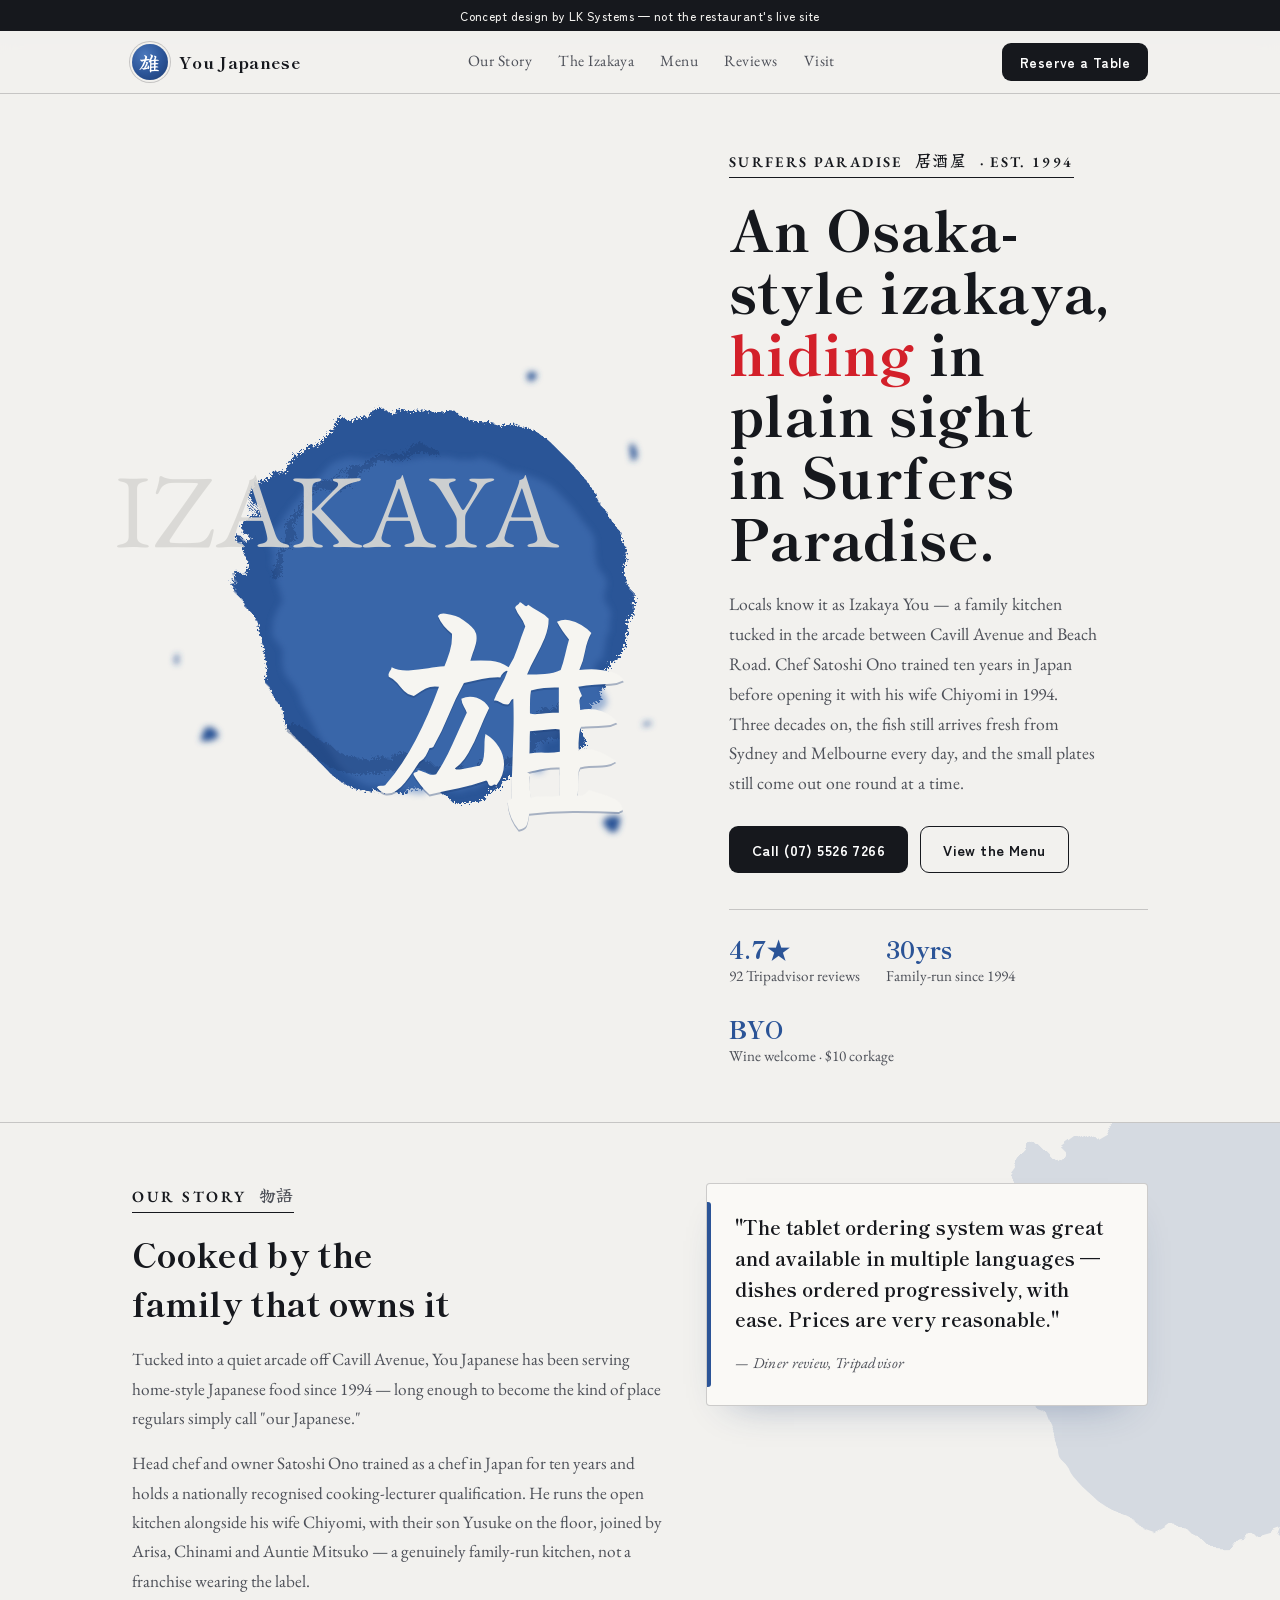
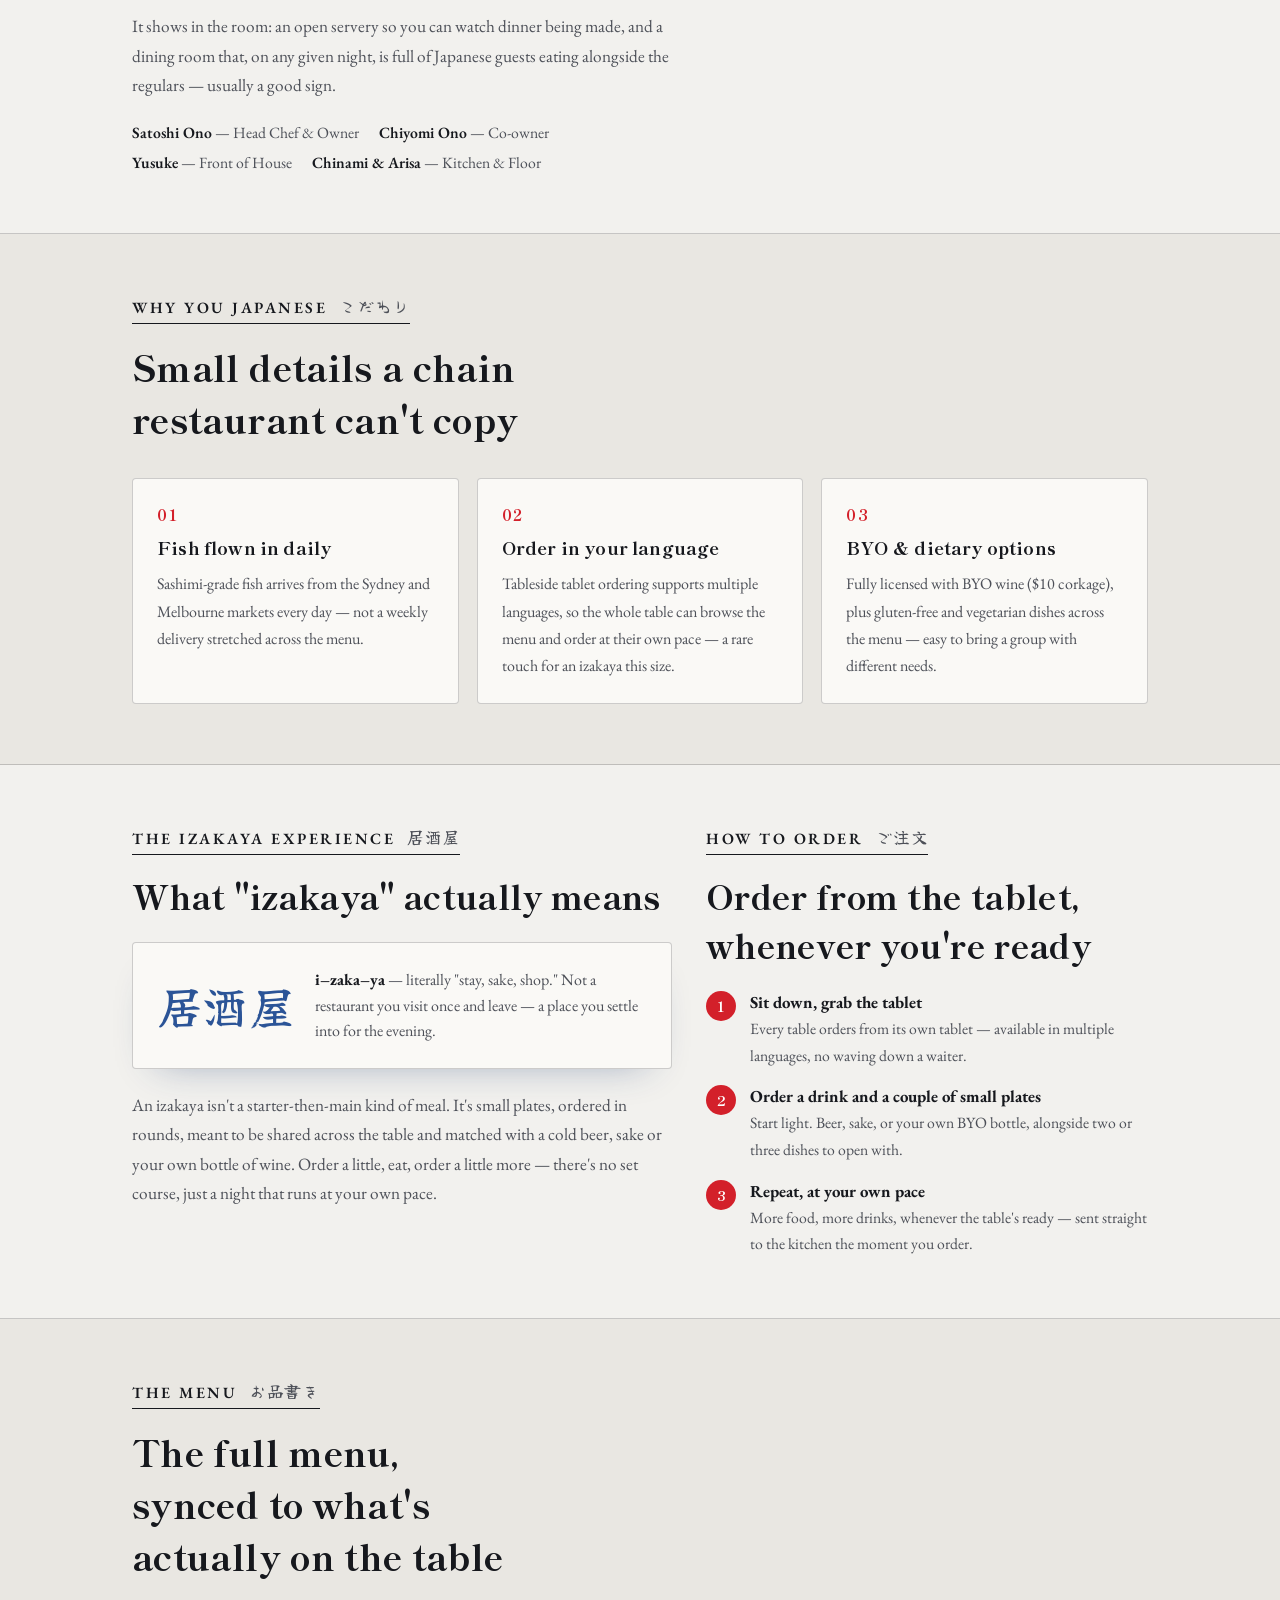
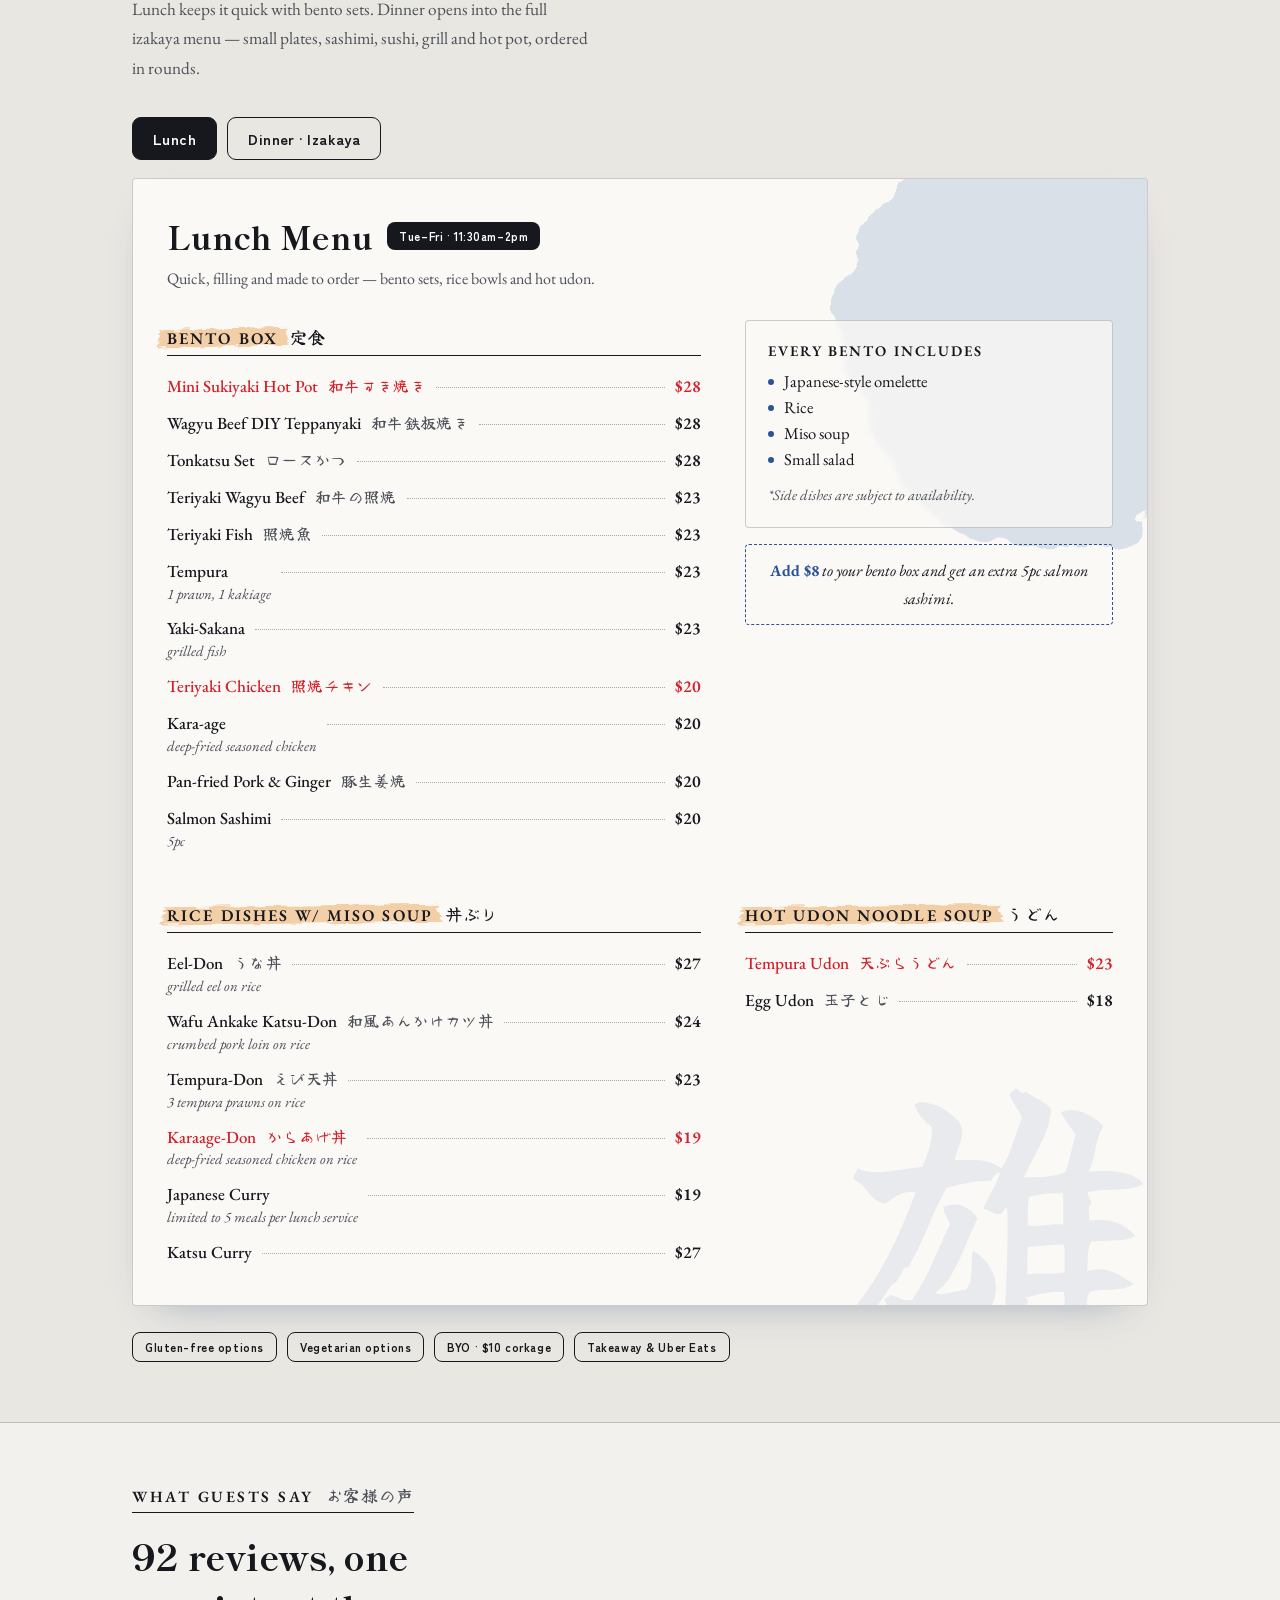
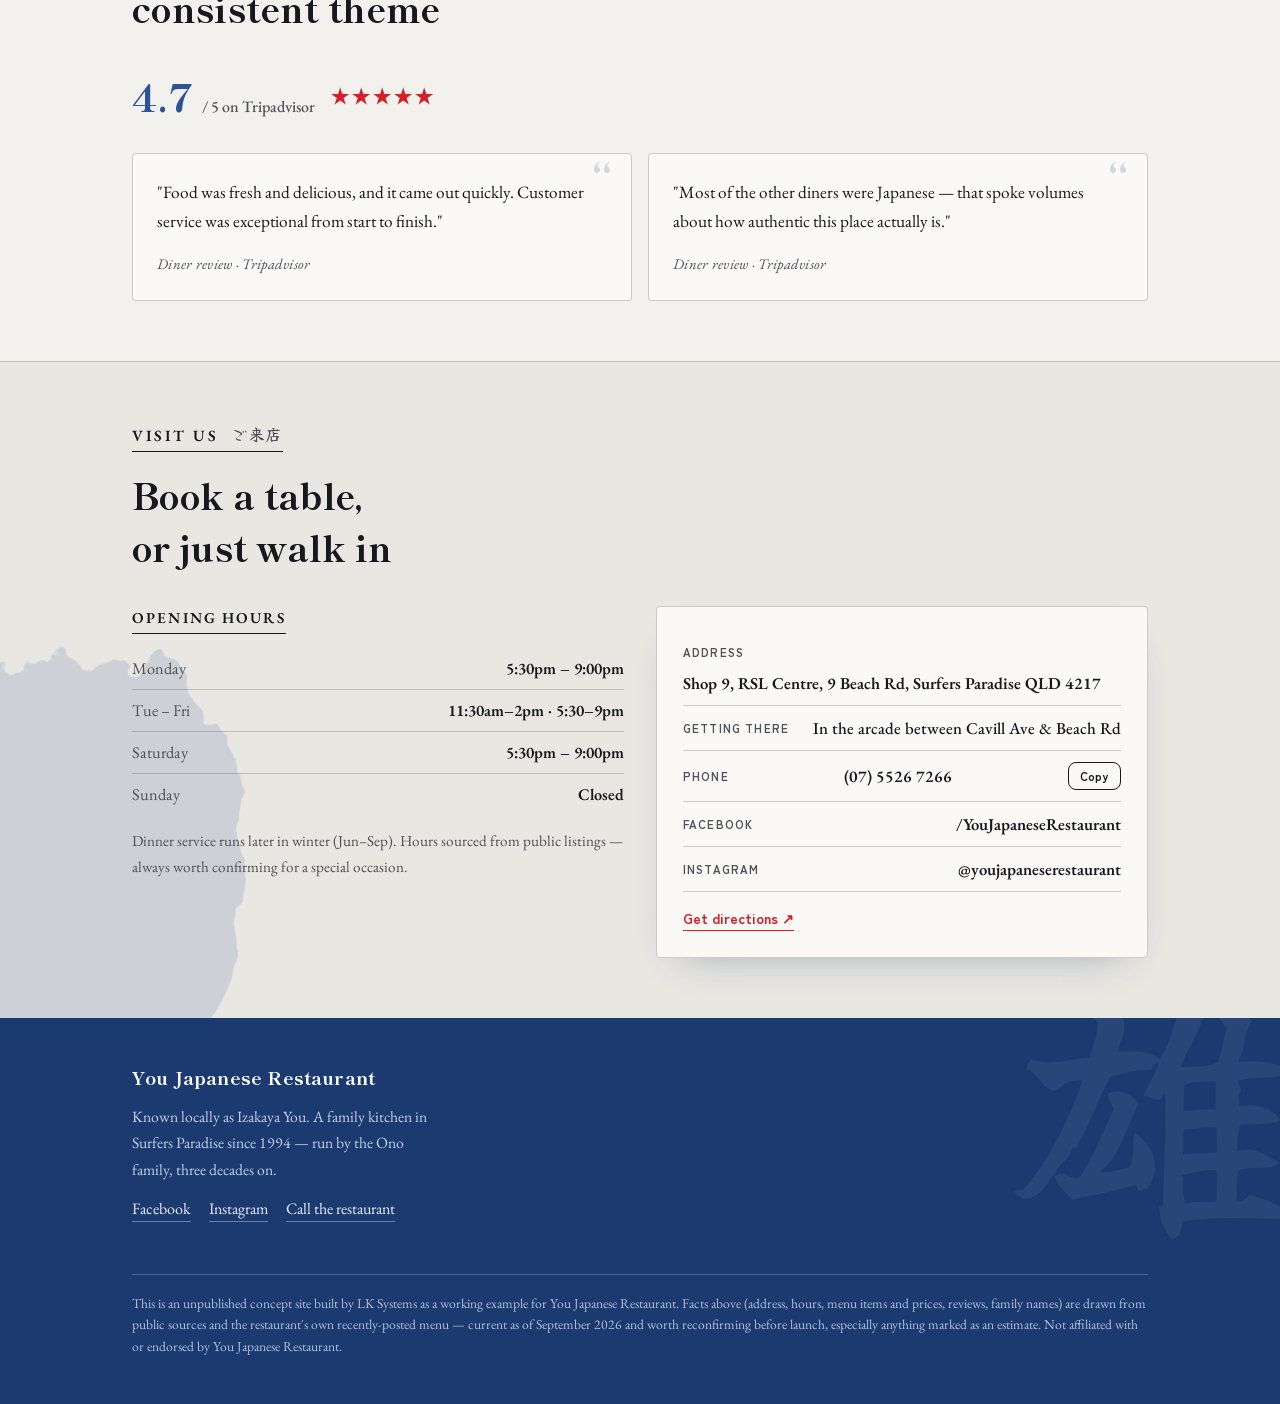
==== commit 636b7c65: "Restyle site after the Instagram lunch menu: paper, indigo brush washes, kanji, red accents Co-Autho" ====
--- a/index.html
+++ b/index.html
@@ -2,1136 +2,786 @@
 <html lang="en">
 <head>
 <meta charset="utf-8">
-<meta name="viewport" content="width=device-width, initial-scale=1">
-<meta name="description" content="LK Systems builds websites, AI automations and custom digital tools for small businesses.">
-<title>LK Systems</title><link rel="stylesheet" href="https://fonts.googleapis.com/css2?family=Fraunces:ital,opsz,wght@0,9..144,300;0,9..144,400;0,9..144,500;0,9..144,600;1,9..144,400&family=IBM+Plex+Sans:wght@400;500;600;700&family=IBM+Plex+Mono:wght@400;500&display=swap"><style>
+<meta name="viewport" content="width=device-width, initial-scale=1, viewport-fit=cover">
+<title>You Japanese Restaurant</title>
+<style>
   :root{
-    --bg:#0a0a0b;
-    --surface:#131316;
-    --surface-2:#1a1a1e;
-    --border:#28282d;
-    --border-soft:#1e1e22;
-    --text:#f1efe9;
-    --text-dim:#9c9a95;
-    --text-faint:#68666b;
-    --accent:#d3a24c;
-    --accent-soft:#3a3021;
-    --accent-line:rgba(211,162,76,0.35);
-    --danger:#d3694c;
-    --ok:#7fae7a;
-    --serif:'Fraunces', Georgia, 'Times New Roman', serif;
-    --sans:'IBM Plex Sans', -apple-system, BlinkMacSystemFont, 'Segoe UI', sans-serif;
-    --mono:'IBM Plex Mono', ui-monospace, SFMono-Regular, Menlo, monospace;
-    --gutter: max(20px, calc((100vw - 1180px) / 2));
-  }
-
+    --paper:#f2f1ee;
+    --paper-2:#e9e7e2;
+    --card:#faf9f6;
+    --ink:#16181d;
+    --ink-soft:#4d5058;
+    --line:rgba(22,24,29,.2);
+    --indigo:#2b5497;
+    --indigo-2:#4a77bb;
+    --indigo-deep:#1b3a70;
+    --red:#d3202a;
+    --peach:#f3cda3;
+    --shadow:0 18px 40px -26px rgba(27,58,112,.45);
+    --serif:"EB Garamond","Shippori Mincho","Noto Serif JP",Georgia,serif;
+    --mincho:"Shippori Mincho","Noto Serif JP",serif;
+    --brush:"Yuji Boku","Shippori Mincho","Noto Serif JP",serif;
+    --ui:"Zen Kaku Gothic New","Noto Sans JP",sans-serif;
+    color-scheme:light;
+  }
   *{box-sizing:border-box;}
+  [hidden]{display:none!important;}
+  html{scroll-behavior:smooth;}
   body{
     margin:0;
-    background:var(--bg);
-    color:var(--text);
-    font-family:var(--sans);
-    font-size:16px;
-    line-height:1.6;
+    background:
+      radial-gradient(1100px 560px at 105% -8%, rgba(43,84,151,.07), transparent 62%),
+      var(--paper);
+    color:var(--ink);
+    font-family:var(--serif);
+    font-size:1.08rem;
     -webkit-font-smoothing:antialiased;
-    overflow-x:hidden;
-  }
-  ::selection{background:var(--accent-soft); color:var(--accent);}
-
-  a{color:inherit;}
+  }
+  h1,h2,h3{
+    font-family:var(--mincho);
+    font-weight:800;
+    text-wrap:balance;
+    margin:0;
+    letter-spacing:.01em;
+    color:var(--ink);
+  }
+  p{margin:0;line-height:1.7;color:var(--ink-soft);}
+  a{color:inherit;text-decoration:none;}
   img{max-width:100%;}
-  h1,h2,h3{font-family:var(--serif); font-weight:500; margin:0; text-wrap:balance;}
-  p{margin:0;}
-  button{font-family:inherit;}
-  :focus-visible{outline:2px solid var(--accent); outline-offset:3px;}
-
-  .wrap{max-width:1180px; margin:0 auto; padding-inline:20px;}
-  .eyebrow{
-    font-family:var(--mono); font-size:12px; letter-spacing:.14em; text-transform:uppercase;
-    color:var(--accent); display:flex; align-items:center; gap:10px;
-  }
-  .eyebrow::before{content:''; width:16px; height:1px; background:var(--accent); display:inline-block;}
-
-  /* ---------- reveal on scroll ---------- */
-  .reveal{opacity:0; transform:translateY(18px); transition:opacity .7s ease, transform .7s ease;}
-  .reveal.in-view{opacity:1; transform:translateY(0);}
-  @media (prefers-reduced-motion: reduce){
-    .reveal{opacity:1; transform:none; transition:none;}
-  }
-
-  /* ---------- nav ---------- */
-  header.site{
-    position:sticky; top:env(safe-area-inset-top, 0px); z-index:40;
-    background:rgba(10,10,11,0.82); backdrop-filter:blur(10px);
-    border-bottom:1px solid var(--border-soft);
+  :focus-visible{outline:2px solid var(--indigo);outline-offset:3px;}
+  .wrap{max-width:1080px;margin:0 auto;padding-inline:20px;position:relative;z-index:1;}
+  @media (min-width:640px){.wrap{padding-inline:32px;}}
+  .kj{font-family:var(--brush);font-weight:400;letter-spacing:.02em;}
+
+  /* ---------- brush wash (watercolor blob) used behind sections ---------- */
+  .wash{position:relative;overflow:hidden;}
+  .wash::before{
+    content:"";position:absolute;z-index:0;pointer-events:none;
+    width:min(560px,90vw);aspect-ratio:1;opacity:.14;
+    background:url("data:image/svg+xml,%3Csvg xmlns='http://www.w3.org/2000/svg' viewBox='0 0 400 400'%3E%3Cdefs%3E%3Cfilter id='r' x='-25%25' y='-25%25' width='150%25' height='150%25'%3E%3CfeTurbulence type='fractalNoise' baseFrequency='.02' numOctaves='4' seed='5' result='n'/%3E%3CfeDisplacementMap in='SourceGraphic' in2='n' scale='46'/%3E%3C/filter%3E%3C/defs%3E%3Cpath filter='url(%23r)' fill='%232b5497' d='M62 198C34 112 118 34 214 40C322 46 384 126 362 226C344 312 262 372 176 352C104 336 80 262 62 198Z'/%3E%3C/svg%3E") center/contain no-repeat;
+  }
+  .wash-r::before{right:-200px;top:-80px;}
+  .wash-l::before{left:-220px;bottom:-140px;transform:scaleX(-1) rotate(20deg);}
+
+  /* ---------- top bar ---------- */
+  .topbar{position:sticky;top:env(safe-area-inset-top,0px);z-index:50;}
+  .demo-banner{
+    background:var(--ink);color:var(--paper);text-align:center;
+    font-family:var(--ui);font-size:.74rem;letter-spacing:.04em;padding:7px 14px;font-weight:500;
   }
   .nav{
-    max-width:1180px; margin:0 auto; padding:16px 20px;
-    display:flex; align-items:center; justify-content:space-between; gap:24px;
-  }
-  .brand{display:flex; align-items:center; gap:10px; font-family:var(--serif); font-size:19px; letter-spacing:.01em;}
+    background:color-mix(in srgb, var(--paper) 88%, transparent);
+    backdrop-filter:blur(10px);
+    border-bottom:1px solid var(--line);
+  }
+  .nav-inner{
+    max-width:1080px;margin:0 auto;padding:12px 20px;
+    display:flex;align-items:center;justify-content:space-between;gap:16px;
+  }
+  @media (min-width:640px){.nav-inner{padding:12px 32px;}}
+  .brand{display:flex;align-items:center;gap:11px;font-family:var(--mincho);font-weight:800;font-size:1.05rem;letter-spacing:.02em;white-space:nowrap;}
   .brand .mark{
-    width:30px; height:30px; border:1px solid var(--accent-line); border-radius:7px;
-    display:flex; align-items:center; justify-content:center;
-    font-family:var(--mono); font-size:12px; font-weight:500; color:var(--accent);
-    background:linear-gradient(160deg, var(--accent-soft), transparent);
-    flex-shrink:0;
-  }
-  .brand .name b{color:var(--accent); font-weight:500;}
-  nav.links{display:flex; align-items:center; gap:32px;}
-  nav.links a{
-    font-size:14px; color:var(--text-dim); text-decoration:none; transition:color .2s ease;
-    white-space:nowrap;
-  }
-  nav.links a:hover{color:var(--text);}
-  .btn{
-    font-family:var(--sans); font-size:14px; font-weight:600; letter-spacing:.01em;
-    padding:11px 20px; border-radius:6px; border:1px solid transparent; cursor:pointer;
-    text-decoration:none; display:inline-flex; align-items:center; gap:8px;
-    transition:transform .15s ease, border-color .2s ease, background .2s ease, opacity .2s ease;
-    white-space:nowrap;
-  }
-  .btn:active{transform:scale(.98);}
-  .btn-primary{background:var(--accent); color:#161207;}
-  .btn-primary:hover{background:#e2b566;}
-  .btn-ghost{background:transparent; color:var(--text); border-color:var(--border);}
-  .btn-ghost:hover{border-color:var(--text-dim);}
-  .btn-block{width:100%; justify-content:center; padding:14px 20px; font-size:15px;}
-
-  .nav-cta{display:flex; align-items:center; gap:14px;}
-  .menu-toggle{display:none; background:none; border:1px solid var(--border); border-radius:6px; width:38px; height:38px; align-items:center; justify-content:center; color:var(--text);}
+    width:36px;height:36px;flex:none;border-radius:50%;
+    background:radial-gradient(circle at 35% 30%, var(--indigo-2), var(--indigo) 55%, var(--indigo-deep));
+    color:#fff;display:flex;align-items:center;justify-content:center;
+    font-family:var(--brush);font-size:1.3rem;line-height:1;font-weight:400;
+    box-shadow:0 0 0 2px var(--paper),0 0 0 3px var(--line);
+  }
+  .navlinks{display:none;gap:26px;font-size:.98rem;letter-spacing:.03em;}
+  @media (min-width:900px){.navlinks{display:flex;}}
+  .navlinks a{color:var(--ink-soft);transition:color .15s;padding-bottom:2px;border-bottom:1px solid transparent;}
+  .navlinks a:hover{color:var(--red);border-color:var(--red);}
+  .nav-cta{
+    display:inline-flex;align-items:center;gap:8px;
+    background:var(--ink);color:#fff;font-family:var(--ui);
+    padding:9px 18px;border-radius:9px;font-size:.84rem;letter-spacing:.03em;font-weight:700;
+    white-space:nowrap;transition:background .15s;
+  }
+  .nav-cta:hover{background:var(--red);}
+  .navburger{display:none;background:none;border:1px solid var(--ink);border-radius:9px;padding:8px 14px;color:var(--ink);font-family:var(--ui);font-weight:700;font-size:.82rem;}
+  @media (max-width:899px){.navburger{display:inline-flex;}.nav-cta.desktop-only{display:none;}}
+  #mobilenav{display:none;}
+  #mobilenav:not([hidden]){display:flex;flex-direction:column;padding:0 20px 18px;gap:14px;font-size:1rem;letter-spacing:.03em;}
+  #mobilenav a:hover{color:var(--red);}
+
+  /* ---------- section headings: underlined serif caps + brush kanji ---------- */
+  .kicker{
+    display:inline-flex;align-items:baseline;gap:12px;
+    font-family:var(--serif);font-weight:600;font-size:.98rem;letter-spacing:.16em;text-transform:uppercase;
+    color:var(--ink);padding-bottom:5px;margin-bottom:16px;
+    border-bottom:1.5px solid var(--ink);
+  }
+  .kicker .kj{text-transform:none;letter-spacing:.04em;font-size:1.05rem;color:var(--ink-soft);}
+  .kicker.red{color:var(--red);border-color:var(--red);}
 
   /* ---------- hero ---------- */
-  .hero{position:relative; padding:96px 0 88px; overflow:hidden; border-bottom:1px solid var(--border-soft);}
-  .hero canvas{position:absolute; inset:0; width:100%; height:100%; opacity:.5; pointer-events:none;}
-  .hero-inner{position:relative; z-index:1; max-width:1180px; margin:0 auto; padding-inline:20px;}
-  .hero h1{
-    font-size:clamp(38px, 5.6vw, 68px); line-height:1.06; max-width:15ch; margin-top:22px;
-    font-weight:400;
-  }
-  .hero h1 em{font-style:italic; color:var(--accent);}
-  .hero .sub{
-    margin-top:26px; max-width:52ch; color:var(--text-dim); font-size:clamp(16px,1.7vw,19px); line-height:1.65;
-  }
-  .hero .cta-row{display:flex; gap:16px; flex-wrap:wrap; margin-top:40px;}
-  .hero .fine{
-    margin-top:56px; display:flex; gap:36px; flex-wrap:wrap; font-family:var(--mono); font-size:12.5px; color:var(--text-faint);
-  }
-  .hero .fine span{color:var(--text-dim);}
+  .hero{position:relative;overflow:hidden;padding-block:54px 56px;border-bottom:1px solid var(--line);}
+  .hero-inner{display:grid;grid-template-columns:1.15fr .85fr;gap:30px;align-items:center;}
+  @media (max-width:820px){
+    .hero-inner{grid-template-columns:1fr;gap:6px;}
+    .hero-art{order:-1;max-width:230px;margin-left:0;}
+    .hero-word{left:-4%;top:22%;font-size:18cqw;}
+  }
+  .hero-art{position:relative;container-type:inline-size;width:100%;aspect-ratio:1;max-width:500px;justify-self:center;}
+  .hero-art svg{position:absolute;inset:0;width:100%;height:100%;overflow:visible;}
+  .hero-kanji{
+    position:absolute;right:6%;bottom:6%;z-index:1;
+    font-family:var(--brush);font-size:13rem;font-size:52cqw;line-height:1;color:#f6f5f1;
+    text-shadow:0 2px 0 rgba(27,58,112,.35);
+  }
+  .hero-word{
+    position:absolute;left:-10%;top:20%;z-index:2;
+    font-family:var(--serif);font-weight:400;font-size:4rem;font-size:21cqw;line-height:1;letter-spacing:.01em;
+    color:#d9d8d4;opacity:.92;
+  }
+  .hero h1{font-size:clamp(2.2rem,5.4vw,3.45rem);line-height:1.12;max-width:14ch;}
+  .hero h1 em{font-style:normal;color:var(--red);}
+  .eyebrow{display:inline-flex;align-items:baseline;gap:12px;font-family:var(--serif);font-weight:600;font-size:.92rem;letter-spacing:.16em;text-transform:uppercase;color:var(--ink);padding-bottom:5px;margin-bottom:20px;border-bottom:1.5px solid var(--ink);}
+  .hero-sub{margin-top:20px;max-width:46ch;font-size:1.1rem;}
+  .hero-ctas{display:flex;flex-wrap:wrap;gap:12px;margin-top:28px;}
+  .btn{display:inline-flex;align-items:center;gap:8px;padding:12px 22px;border-radius:9px;font-family:var(--ui);font-size:.9rem;font-weight:700;letter-spacing:.03em;border:1.5px solid transparent;transition:transform .15s,background .15s,color .15s;}
+  .btn:hover{transform:translateY(-1px);}
+  .btn-primary{background:var(--ink);color:#fff;}
+  .btn-primary:hover{background:var(--red);}
+  .btn-ghost{border-color:var(--ink);color:var(--ink);}
+  .btn-ghost:hover{background:var(--ink);color:#fff;}
+  .hero-meta{display:flex;flex-wrap:wrap;gap:26px;margin-top:36px;padding-top:22px;border-top:1px solid var(--line);font-size:.95rem;color:var(--ink-soft);}
+  .hero-meta strong{display:block;color:var(--indigo);font-size:1.45rem;font-family:var(--mincho);font-weight:800;}
 
   /* ---------- section shell ---------- */
-  section{padding:100px 0; border-bottom:1px solid var(--border-soft);}
-  .section-head{max-width:640px; margin-bottom:56px;}
-  .section-head h2{font-size:clamp(28px,3.4vw,40px); margin-top:18px; font-weight:400;}
-  .section-head p{color:var(--text-dim); margin-top:16px; font-size:16.5px; max-width:52ch;}
-
-  /* ---------- services ---------- */
-  .services-grid{display:grid; grid-template-columns:repeat(3,1fr); gap:1px; background:var(--border); border:1px solid var(--border); border-radius:14px; overflow:hidden;}
-  .service-card{background:var(--surface); padding:36px 32px; display:flex; flex-direction:column; gap:18px; min-height:260px;}
-  .service-card .num{font-family:var(--mono); font-size:12px; color:var(--text-faint); letter-spacing:.1em;}
-  .service-card .icon{
-    width:42px; height:42px; border-radius:9px; border:1px solid var(--accent-line);
-    display:flex; align-items:center; justify-content:center; color:var(--accent);
-    background:var(--accent-soft);
-  }
-  .service-card h3{font-size:15px; font-family:var(--mono); text-transform:uppercase; letter-spacing:.08em; color:var(--text); font-weight:500; margin-top:auto;}
-  .service-card p{color:var(--text-dim); font-size:15px; line-height:1.6;}
-
-  /* ---------- how it works ---------- */
-  .steps{display:grid; grid-template-columns:repeat(4,1fr); gap:28px;}
-  .step{padding-top:22px; border-top:1px solid var(--border);}
-  .step .n{font-family:var(--mono); font-size:26px; color:var(--accent); font-weight:500;}
-  .step h3{font-size:18px; margin-top:14px; font-weight:500; font-family:var(--sans);}
-  .step p{margin-top:10px; color:var(--text-dim); font-size:14.5px; line-height:1.6;}
-
-  /* ---------- example / demo ---------- */
-  .demo-panel{
-    background:var(--surface); border:1px solid var(--border); border-radius:16px; padding:44px;
-  }
-  .demo-tag{
-    display:inline-flex; align-items:center; gap:8px; font-family:var(--mono); font-size:11.5px;
-    letter-spacing:.1em; text-transform:uppercase; color:var(--accent); border:1px solid var(--accent-line);
-    background:var(--accent-soft); padding:6px 12px; border-radius:100px;
-  }
-  .demo-tag::before{content:''; width:6px; height:6px; border-radius:50%; background:var(--accent);}
-  .demo-panel h3{font-size:24px; margin-top:20px; font-weight:500; max-width:30ch;}
-  .demo-panel > p{color:var(--text-dim); margin-top:12px; max-width:60ch; font-size:15.5px;}
-  .flow{margin-top:44px; overflow-x:auto;}
-  .flow svg{display:block; min-width:640px; width:100%; height:auto;}
-  .flow-note{margin-top:18px; font-family:var(--mono); font-size:12.5px; color:var(--text-faint);}
-
-  /* ---------- CTA / form ---------- */
-  .cta-section{background:var(--surface); border-top:1px solid var(--border-soft);}
-  .cta-grid{display:grid; grid-template-columns:1fr 1.15fr; gap:64px; align-items:start;}
-  .cta-copy h2{font-size:clamp(30px,3.6vw,44px); font-weight:400;}
-  .cta-copy p{color:var(--text-dim); margin-top:18px; font-size:17px; max-width:38ch; line-height:1.65;}
-  .cta-copy .contact-alt{margin-top:36px; font-family:var(--mono); font-size:13px; color:var(--text-faint);}
-  .cta-copy .contact-alt a{color:var(--accent); text-decoration:none; border-bottom:1px solid var(--accent-line);}
-
-  form.project-form{display:flex; flex-direction:column; gap:20px;}
-  .form-row{display:grid; grid-template-columns:1fr 1fr; gap:20px;}
-  .field{display:flex; flex-direction:column; gap:8px;}
-  .field label{font-family:var(--mono); font-size:12px; letter-spacing:.07em; text-transform:uppercase; color:var(--text-dim);}
-  .field label .opt{color:var(--text-faint); text-transform:none; letter-spacing:0;}
-  .field input, .field textarea, .field select{
-    background:var(--surface-2); border:1px solid var(--border); border-radius:8px; color:var(--text);
-    padding:13px 14px; font-family:var(--sans); font-size:15px; resize:vertical; width:100%;
-    transition:border-color .2s ease, background .2s ease;
-  }
-  .field textarea{min-height:88px;}
-  .field input:focus, .field textarea:focus, .field select:focus{
-    border-color:var(--accent); background:#1e1e23; outline:none;
-  }
-  .field input.field-invalid, .field textarea.field-invalid{border-color:var(--danger);}
-  .form-status{font-family:var(--mono); font-size:13px; min-height:18px;}
-  .form-status.ok{color:var(--ok);}
-  .form-status.err{color:var(--danger);}
-  .form-foot{display:flex; align-items:center; gap:16px; flex-wrap:wrap; margin-top:6px;}
-
-  /* ---------- about ---------- */
-  .about-grid{display:grid; grid-template-columns:0.9fr 1.4fr; gap:64px; align-items:start;}
-  .about-grid .about-copy p{color:var(--text-dim); font-size:17px; line-height:1.75; max-width:56ch;}
-  .about-grid .about-copy p + p{margin-top:18px;}
-  .about-side{border-left:1px solid var(--border); padding-left:32px; display:flex; flex-direction:column; gap:22px;}
-  .about-side .fact .k{font-family:var(--mono); font-size:11.5px; text-transform:uppercase; letter-spacing:.09em; color:var(--text-faint);}
-  .about-side .fact .v{margin-top:6px; font-size:15px; color:var(--text);}
+  section{padding-block:60px;border-bottom:1px solid var(--line);position:relative;}
+  section:last-of-type{border-bottom:none;}
+  .section-head{max-width:58ch;margin-bottom:34px;}
+  .section-head h2{font-size:clamp(1.65rem,4vw,2.25rem);}
+  .section-head p{margin-top:14px;font-size:1.08rem;}
+  .alt{background:var(--paper-2);}
+
+  /* ---------- tags (the black "Lunch Menu" chip from the Instagram story) ---------- */
+  .tag{
+    font-family:var(--ui);font-size:.72rem;letter-spacing:.05em;padding:6px 12px;border-radius:8px;
+    background:var(--ink);color:#fff;font-weight:700;display:inline-block;white-space:nowrap;
+  }
+  .tag-outline{background:transparent;border:1px solid var(--ink);color:var(--ink);font-weight:600;}
+
+  /* ---------- story ---------- */
+  .story-grid{display:grid;gap:34px;grid-template-columns:1.1fr .9fr;align-items:start;}
+  @media (max-width:760px){.story-grid{grid-template-columns:1fr;}}
+  .story-copy p+p{margin-top:16px;}
+  .quote{background:var(--card);border:1px solid var(--line);border-radius:4px;padding:28px;box-shadow:var(--shadow);position:relative;}
+  .quote::before{content:"";position:absolute;left:0;top:18px;bottom:18px;width:4px;background:var(--indigo);border-radius:0 3px 3px 0;}
+  .quote p.q{font-family:var(--mincho);font-size:1.2rem;color:var(--ink);line-height:1.6;font-weight:700;}
+  .quote .attr{margin-top:16px;font-size:.95rem;letter-spacing:.02em;color:var(--ink-soft);font-style:italic;}
+  .family{display:flex;flex-wrap:wrap;gap:9px 20px;margin-top:22px;font-size:.98rem;color:var(--ink-soft);}
+  .family span strong{color:var(--ink);font-weight:600;}
+
+  /* ---------- feature cards ---------- */
+  .feat-grid{display:grid;gap:18px;grid-template-columns:repeat(3,1fr);}
+  @media (max-width:820px){.feat-grid{grid-template-columns:1fr;}}
+  .feat{background:var(--card);border:1px solid var(--line);border-radius:4px;padding:24px;display:flex;flex-direction:column;gap:10px;}
+  .feat .num{font-family:var(--mincho);font-weight:800;color:var(--red);font-size:.95rem;letter-spacing:.08em;}
+  .feat h3{font-size:1.1rem;}
+  .feat p{font-size:1rem;}
+
+  /* ---------- izakaya explainer ---------- */
+  .kanji-card{background:var(--card);border:1px solid var(--line);border-radius:4px;padding:24px;box-shadow:var(--shadow);display:flex;gap:20px;align-items:center;margin-bottom:22px;}
+  .kanji-card .glyphs{font-family:var(--brush);font-size:2.9rem;color:var(--indigo);line-height:1;flex:none;}
+  .kanji-card .gloss{font-size:1rem;color:var(--ink-soft);line-height:1.6;}
+  .kanji-card .gloss strong{color:var(--ink);}
+  .steps{list-style:none;margin:0;padding:0;display:flex;flex-direction:column;gap:16px;}
+  .steps li{display:flex;gap:14px;align-items:flex-start;}
+  .steps .n{flex:none;width:30px;height:30px;border-radius:50%;background:var(--red);color:#fff;display:flex;align-items:center;justify-content:center;font-family:var(--mincho);font-weight:800;font-size:.85rem;}
+  .steps .t strong{display:block;color:var(--ink);font-size:1.05rem;margin-bottom:3px;}
+  .steps .t p{font-size:.98rem;}
+
+  /* ---------- menu ---------- */
+  .menu-tabs{display:flex;gap:10px;flex-wrap:wrap;margin-bottom:18px;}
+  .menu-tab-btn,.subtab-btn{
+    font-family:var(--ui);font-weight:700;letter-spacing:.03em;cursor:pointer;
+    border:1.5px solid var(--ink);background:transparent;color:var(--ink);border-radius:9px;
+    transition:background .15s,color .15s;
+  }
+  .menu-tab-btn{font-size:.92rem;padding:10px 20px;}
+  .subtab-btn{font-size:.8rem;padding:7px 14px;border-color:var(--line);color:var(--ink-soft);font-weight:600;}
+  .menu-tab-btn:hover,.subtab-btn:hover{border-color:var(--ink);color:var(--ink);}
+  .menu-tab-btn[aria-selected="true"],.subtab-btn[aria-selected="true"]{background:var(--ink);border-color:var(--ink);color:#fff;}
+  .subtabs{display:flex;gap:8px;flex-wrap:wrap;margin:0 0 26px;}
+
+  .menu-panel-card{
+    background:var(--card);border:1px solid var(--line);border-radius:4px;padding:34px;
+    box-shadow:var(--shadow);position:relative;overflow:hidden;
+  }
+  @media (max-width:640px){.menu-panel-card{padding:22px;}}
+  .menu-panel-card > *{position:relative;z-index:1;}
+
+  /* lunch panel: indigo wash + big brush kanji, like the story graphic */
+  #panel-lunch::before{
+    content:"";position:absolute;z-index:0;right:-140px;top:-90px;width:min(520px,95%);aspect-ratio:1;opacity:.15;pointer-events:none;
+    background:url("data:image/svg+xml,%3Csvg xmlns='http://www.w3.org/2000/svg' viewBox='0 0 400 400'%3E%3Cdefs%3E%3Cfilter id='r' x='-25%25' y='-25%25' width='150%25' height='150%25'%3E%3CfeTurbulence type='fractalNoise' baseFrequency='.02' numOctaves='4' seed='9' result='n'/%3E%3CfeDisplacementMap in='SourceGraphic' in2='n' scale='46'/%3E%3C/filter%3E%3C/defs%3E%3Cpath filter='url(%23r)' fill='%232b5497' d='M62 198C34 112 118 34 214 40C322 46 384 126 362 226C344 312 262 372 176 352C104 336 80 262 62 198Z'/%3E%3C/svg%3E") center/contain no-repeat;
+  }
+  #panel-lunch::after{
+    content:"雄";position:absolute;z-index:0;right:-10px;bottom:-60px;
+    font-family:var(--brush);font-size:20rem;line-height:1;color:rgba(43,84,151,.09);pointer-events:none;
+  }
+  .lunch-title{display:flex;align-items:center;gap:14px;flex-wrap:wrap;margin-bottom:6px;}
+  .lunch-title h3{font-size:clamp(1.5rem,3.6vw,2rem);}
+  .lunch-hours{font-size:1rem;margin-bottom:28px;}
+  .lunch-top{display:grid;grid-template-columns:1.45fr 1fr;gap:10px 44px;align-items:start;margin-bottom:10px;}
+  @media (max-width:820px){.lunch-top{grid-template-columns:1fr;}}
+  .lunch-bottom{display:grid;grid-template-columns:1.45fr 1fr;gap:10px 44px;align-items:start;}
+  @media (max-width:820px){.lunch-bottom{grid-template-columns:1fr;}}
+  .includes{
+    background:rgba(250,249,246,.75);border:1px solid var(--line);border-radius:4px;padding:20px 22px;
+    backdrop-filter:blur(2px);
+  }
+  .includes h4{margin:0 0 10px;font-family:var(--serif);font-weight:600;font-size:.92rem;letter-spacing:.14em;text-transform:uppercase;color:var(--ink);}
+  .includes ul{list-style:none;margin:0;padding:0;display:flex;flex-direction:column;gap:4px;}
+  .includes li{display:flex;gap:10px;align-items:baseline;color:var(--ink);font-size:1.04rem;}
+  .includes li::before{content:"";width:6px;height:6px;border-radius:50%;background:var(--indigo);flex:none;transform:translateY(-2px);}
+  .includes .fine{margin-top:12px;font-size:.92rem;font-style:italic;}
+  .addon{margin-top:16px;text-align:center;font-size:1rem;color:var(--ink);font-style:italic;padding:12px 14px;border:1.5px dashed var(--indigo);border-radius:4px;}
+  .addon strong{font-style:normal;color:var(--indigo);}
+
+  .menu-grid{display:grid;gap:0 44px;grid-template-columns:1fr 1fr;}
+  @media (max-width:700px){.menu-grid{grid-template-columns:1fr;}}
+  .menu-cat{margin-bottom:30px;}
+
+  /* category heading: underlined caps with a peach brush stroke behind it */
+  .menu-cat h3{
+    position:relative;z-index:0;
+    font-family:var(--serif);font-size:1.02rem;text-transform:uppercase;letter-spacing:.13em;font-weight:600;
+    color:var(--ink);padding:4px 0 6px;border-bottom:1.5px solid var(--ink);margin-bottom:12px;
+    display:flex;align-items:baseline;gap:12px;flex-wrap:wrap;
+  }
+  .menu-cat h3 .t{position:relative;z-index:0;}
+  .menu-cat h3 .t::before{
+    content:"";position:absolute;z-index:-1;left:-12px;right:-12px;top:-5px;bottom:-3px;
+    background:url("data:image/svg+xml,%3Csvg xmlns='http://www.w3.org/2000/svg' viewBox='0 0 200 40' preserveAspectRatio='none'%3E%3Cdefs%3E%3Cfilter id='r' x='-10%25' y='-40%25' width='120%25' height='180%25'%3E%3CfeTurbulence type='fractalNoise' baseFrequency='.05 .18' numOctaves='3' seed='2' result='n'/%3E%3CfeDisplacementMap in='SourceGraphic' in2='n' scale='9'/%3E%3C/filter%3E%3C/defs%3E%3Cpath filter='url(%23r)' fill='%23f3cda3' d='M6 10L194 5L198 30L4 35Z'/%3E%3C/svg%3E") 0 0/100% 100% no-repeat;
+    opacity:.95;
+  }
+  .menu-cat h3 .kj{font-size:1.08rem;letter-spacing:.04em;text-transform:none;color:var(--ink);}
+  .menu-cat h3 .tag{margin-left:auto;}
+
+  .dish{display:flex;align-items:baseline;gap:10px;padding-block:7px;}
+  .dish .name{font-weight:500;font-size:1.06rem;color:var(--ink);line-height:1.35;}
+  .dish .name .kj{font-size:.98rem;color:var(--ink-soft);margin-left:6px;white-space:nowrap;}
+  .dish .desc{display:block;font-size:.92rem;color:var(--ink-soft);margin-top:1px;font-weight:400;font-style:italic;}
+  .dish .rule{flex:1;min-width:10px;border-bottom:1px dotted rgba(22,24,29,.35);transform:translateY(-4px);}
+  .dish .price{font-variant-numeric:tabular-nums;font-weight:600;font-size:1.06rem;color:var(--ink);white-space:nowrap;}
+  .dish.hot .name,.dish.hot .price,.dish.hot .name .kj{color:var(--red);}
+  .menu-note{margin-top:8px;font-size:.95rem;}
+  .menu-foot{display:flex;flex-wrap:wrap;gap:10px;margin-top:6px;}
+
+  /* ---------- reviews ---------- */
+  .rating-row{display:flex;align-items:center;gap:16px;margin-bottom:30px;flex-wrap:wrap;}
+  .rating-badge{font-family:var(--mincho);font-weight:800;font-size:2.4rem;color:var(--indigo);display:flex;align-items:baseline;gap:8px;}
+  .rating-badge span{font-size:1rem;color:var(--ink-soft);font-family:var(--serif);font-weight:500;}
+  .stars{color:var(--red);letter-spacing:3px;font-size:1.15rem;}
+  .rev-grid{display:grid;gap:16px;grid-template-columns:repeat(2,1fr);}
+  @media (max-width:760px){.rev-grid{grid-template-columns:1fr;}}
+  .rev{background:var(--card);border:1px solid var(--line);border-radius:4px;padding:24px;position:relative;}
+  .rev::before{content:"\201C";position:absolute;right:18px;top:0;font-family:var(--mincho);font-size:3.6rem;line-height:1;color:var(--indigo);opacity:.2;}
+  .rev p{color:var(--ink);font-size:1.08rem;}
+  .rev .src{margin-top:14px;font-size:.92rem;color:var(--ink-soft);letter-spacing:.02em;font-style:italic;}
+
+  /* ---------- visit ---------- */
+  .visit-grid{display:grid;gap:32px;grid-template-columns:1fr 1fr;}
+  @media (max-width:760px){.visit-grid{grid-template-columns:1fr;}}
+  .visit-grid h3.sub{font-family:var(--serif);font-weight:600;text-transform:uppercase;letter-spacing:.14em;font-size:.95rem;display:inline-block;border-bottom:1.5px solid var(--ink);padding-bottom:5px;margin-bottom:14px;}
+  .info-row{display:flex;justify-content:space-between;gap:14px;padding-block:10px;border-bottom:1px solid var(--line);font-size:1.02rem;}
+  .info-row:last-of-type{border-bottom:none;}
+  .info-row .day{color:var(--ink-soft);}
+  .info-row .val{font-weight:600;color:var(--ink);font-variant-numeric:tabular-nums;text-align:right;}
+  .contact-card{background:var(--card);border:1px solid var(--line);border-radius:4px;padding:26px;box-shadow:var(--shadow);}
+  .contact-line{display:flex;align-items:center;justify-content:space-between;gap:12px;padding-block:11px;border-bottom:1px solid var(--line);flex-wrap:wrap;}
+  .contact-line:last-child{border-bottom:none;}
+  .contact-line .lbl{font-family:var(--ui);font-size:.72rem;text-transform:uppercase;letter-spacing:.1em;color:var(--ink-soft);font-weight:600;}
+  .contact-line .v{font-weight:600;font-size:1.04rem;color:var(--ink);}
+  .contact-line .v a:hover{color:var(--red);}
+  .copybtn{border:1px solid var(--ink);background:transparent;color:var(--ink);font-family:var(--ui);font-weight:600;font-size:.72rem;padding:5px 11px;border-radius:8px;cursor:pointer;letter-spacing:.03em;}
+  .copybtn:hover{background:var(--ink);color:#fff;}
+  .map-link{display:inline-flex;align-items:center;gap:8px;margin-top:16px;font-family:var(--ui);font-size:.88rem;font-weight:700;color:var(--red);border-bottom:1.5px solid var(--red);padding-bottom:2px;}
 
   /* ---------- footer ---------- */
-  footer{padding:52px 0 calc(52px + env(safe-area-inset-bottom, 0px));}
-  .footer-inner{display:flex; justify-content:space-between; align-items:center; flex-wrap:wrap; gap:20px;}
-  .footer-inner .brand{font-size:16px;}
-  .footer-links{display:flex; gap:28px; flex-wrap:wrap;}
-  .footer-links a{font-size:13.5px; color:var(--text-dim); text-decoration:none;}
-  .footer-links a:hover{color:var(--text);}
-  .footer-legal{font-family:var(--mono); font-size:11.5px; color:var(--text-faint); margin-top:28px; padding-top:28px; border-top:1px solid var(--border-soft);}
-
-  /* ---------- responsive ---------- */
-  @media (max-width: 880px){
-    nav.links{display:none;}
-    .menu-toggle{display:flex;}
-    .services-grid{grid-template-columns:1fr;}
-    .steps{grid-template-columns:1fr 1fr;}
-    .cta-grid, .about-grid{grid-template-columns:1fr; gap:40px;}
-    .about-side{border-left:none; padding-left:0; border-top:1px solid var(--border); padding-top:24px; flex-direction:row; flex-wrap:wrap;}
-    .form-row{grid-template-columns:1fr;}
-    section{padding:72px 0;}
-    .hero{padding:64px 0 56px;}
-  }
-  @media (max-width: 520px){
-    .steps{grid-template-columns:1fr;}
-    .hero .cta-row .btn{width:100%; justify-content:center;}
-  }
-
-  .mobile-menu{
-    display:none; position:fixed; inset:0; z-index:50; background:rgba(8,8,9,0.98);
-    padding:24px 20px; flex-direction:column;
-  }
-  .mobile-menu.open{display:flex;}
-  .mobile-menu .top{display:flex; justify-content:space-between; align-items:center;}
-  .mobile-menu a{font-family:var(--serif); font-size:26px; color:var(--text); text-decoration:none; padding:16px 0; border-bottom:1px solid var(--border-soft);}
-  .mobile-menu .btn{margin-top:24px;}
+  footer{padding-block:46px;background:var(--indigo-deep);color:#e9edf6;position:relative;overflow:hidden;}
+  footer::after{content:"雄";position:absolute;right:-20px;top:-70px;font-family:var(--brush);font-size:18rem;line-height:1;color:rgba(255,255,255,.06);pointer-events:none;}
+  footer .wrap{display:flex;flex-wrap:wrap;justify-content:space-between;gap:24px;}
+  footer h3{font-family:var(--mincho);font-size:1.15rem;color:#fff;}
+  footer .social{display:flex;flex-wrap:wrap;gap:18px;margin-top:14px;font-size:1rem;}
+  footer .social a{color:#e9edf6;border-bottom:1px solid rgba(255,255,255,.35);padding-bottom:2px;}
+  footer .social a:hover{border-color:#fff;}
+  footer .fam{font-size:.98rem;color:#c5cfe6;margin-top:14px;max-width:38ch;}
+  footer .demo{width:100%;margin-top:28px;padding-top:18px;border-top:1px solid rgba(255,255,255,.2);font-size:.85rem;color:#b3bfdb;line-height:1.6;}
+
+  .reveal{opacity:0;transform:translateY(14px);transition:opacity .5s ease, transform .5s ease;}
+  .reveal.in{opacity:1;transform:none;}
+  @media (prefers-reduced-motion:reduce){.reveal{opacity:1;transform:none;transition:none;}html{scroll-behavior:auto;}}
 </style>
-<style>
-/* =====================================================================
-   LKSystems Product Engine — styles
-   ---------------------------------------------------------------------
-   Additive module. Every selector is prefixed `lks-` or scoped under
-   `.lks-engine` / `.lks-overlay`, and all colours/fonts come from the
-   site's existing :root tokens (--accent, --surface, --serif, ...), so
-   nothing here restyles the rest of the page.
-   ===================================================================== */
-
-.lks-engine [hidden],
-.lks-overlay[hidden]{display:none !important;}
-
-.lks-sr-only{
-  position:absolute !important; width:1px; height:1px; padding:0; margin:-1px;
-  overflow:hidden; clip:rect(0,0,0,0); white-space:nowrap; border:0;
-}
-
-/* ---------- hub shell: sidebar tabs + panel ---------- */
-.lks-shell{
-  display:grid; grid-template-columns:264px minmax(0,1fr);
-  background:var(--surface); border:1px solid var(--border); border-radius:16px; overflow:hidden;
-}
-.lks-tabs{
-  display:flex; flex-direction:column; gap:4px; padding:14px;
-  border-right:1px solid var(--border);
-  background:linear-gradient(180deg, var(--surface-2), var(--surface));
-}
-.lks-tab{
-  position:relative; display:flex; align-items:flex-start; gap:14px; width:100%;
-  padding:14px 14px 14px 16px; text-align:left; cursor:pointer;
-  background:transparent; border:1px solid transparent; border-radius:10px;
-  color:var(--text-dim); font-family:var(--sans);
-  transition:background .2s ease, border-color .2s ease, color .2s ease;
-}
-.lks-tab:hover{background:rgba(255,255,255,0.025); color:var(--text);}
-.lks-tab[aria-selected="true"]{
-  background:linear-gradient(120deg, var(--accent-soft), rgba(58,48,33,0.25));
-  border-color:var(--accent-line); color:var(--text);
-}
-.lks-tab[aria-selected="true"]::before{
-  content:''; position:absolute; left:-1px; top:14px; bottom:14px; width:2px;
-  border-radius:2px; background:var(--accent);
-}
-.lks-tab-num{font-family:var(--mono); font-size:12px; color:var(--text-faint); padding-top:2px; transition:color .2s ease;}
-.lks-tab[aria-selected="true"] .lks-tab-num{color:var(--accent);}
-.lks-tab-body{display:flex; flex-direction:column; gap:2px; min-width:0;}
-.lks-tab-title{font-size:15px; font-weight:600; line-height:1.3;}
-.lks-tab-desc{font-family:var(--mono); font-size:11.5px; color:var(--text-faint); line-height:1.4;}
-.lks-tabs-foot{
-  margin-top:auto; padding:18px 16px 6px; font-family:var(--mono); font-size:11px;
-  letter-spacing:.08em; text-transform:uppercase; color:var(--text-faint);
-  display:flex; align-items:center; gap:8px;
-}
-.lks-tabs-foot::before{
-  content:''; width:6px; height:6px; border-radius:50%; background:var(--ok);
-  box-shadow:0 0 0 3px rgba(127,174,122,0.15);
-}
-
-.lks-panels{padding:44px 48px; min-width:0;}
-/* clear the site's sticky header when scrolled into view */
-#products, .lks-shell, .lks-panel, #lks-build-result{scroll-margin-top:90px;}
-.lks-panel:focus-visible{outline:2px solid var(--accent); outline-offset:10px; border-radius:6px;}
-.lks-enter{animation:lks-fade-up .45s ease both;}
-@keyframes lks-fade-up{from{opacity:0; transform:translateY(10px);} to{opacity:1; transform:none;}}
-@keyframes lks-fade{from{opacity:0;} to{opacity:1;}}
-
-.lks-panel-head{
-  display:flex; justify-content:space-between; align-items:flex-end; gap:20px; flex-wrap:wrap;
-  margin-bottom:34px; padding-bottom:28px; border-bottom:1px solid var(--border-soft);
-}
-.lks-kicker{font-family:var(--mono); font-size:12px; letter-spacing:.14em; text-transform:uppercase; color:var(--accent);}
-.lks-panel-head h3{font-size:clamp(24px,2.6vw,30px); font-weight:400; margin-top:12px;}
-.lks-panel-head p{color:var(--text-dim); margin-top:10px; font-size:15.5px; max-width:56ch;}
-
-/* ---------- shared bits ---------- */
-.lks-btn-sm{padding:8px 14px; font-size:13px;}
-.lks-pill{
-  display:inline-flex; align-items:center; gap:7px; white-space:nowrap;
-  font-family:var(--mono); font-size:11px; font-weight:500; letter-spacing:.08em; text-transform:uppercase;
-  padding:4px 10px; border-radius:100px; border:1px solid var(--border); color:var(--text-dim);
-}
-.lks-pill::before{content:''; width:6px; height:6px; border-radius:50%; background:currentColor;}
-.lks-pill--danger{color:var(--danger); background:rgba(211,105,76,0.12); border-color:rgba(211,105,76,0.45);}
-.lks-pill--ok{color:var(--ok); background:rgba(127,174,122,0.12); border-color:rgba(127,174,122,0.4);}
-.lks-pill--warn{color:var(--accent); background:var(--accent-soft); border-color:var(--accent-line);}
-.lks-pill--plain::before{display:none;}
-
-/* ---------- module 1: custom request form ---------- */
-.lks-engine .field select{appearance:none; -webkit-appearance:none; cursor:pointer; padding-right:40px;
-  background-image:url("data:image/svg+xml,%3Csvg xmlns='http://www.w3.org/2000/svg' width='12' height='8' viewBox='0 0 12 8' fill='none'%3E%3Cpath d='M1 1.5L6 6.5L11 1.5' stroke='%239c9a95' stroke-width='1.4'/%3E%3C/svg%3E");
-  background-repeat:no-repeat; background-position:right 14px center;}
-.lks-engine .field select:invalid{color:var(--text-faint);}
-.lks-engine .field select option{color:var(--text); background:var(--surface-2);}
-.lks-engine .field .field-invalid{border-color:var(--danger);}
-.lks-form-note{font-family:var(--mono); font-size:12px; color:var(--text-faint);}
-
-/* ---------- module 2: PC advisor wizard ---------- */
-.lks-progress{list-style:none; margin:0 0 32px; padding:0; display:flex; gap:10px;}
-.lks-progress li{
-  flex:1; display:flex; flex-direction:column; gap:10px;
-  font-family:var(--mono); font-size:11.5px; letter-spacing:.08em; text-transform:uppercase; color:var(--text-faint);
-}
-.lks-progress li::before{content:''; height:3px; border-radius:3px; background:var(--border); transition:background .3s ease;}
-.lks-progress li.is-active{color:var(--text);}
-.lks-progress li.is-active::before{background:var(--accent);}
-.lks-progress li.is-done{color:var(--text-dim);}
-.lks-progress li.is-done::before{background:var(--accent-line);}
-
-.lks-step{border:0; margin:0; padding:0; min-width:0;}
-.lks-step legend{padding:0; font-family:var(--serif); font-size:22px; font-weight:400; color:var(--text);}
-.lks-step legend:focus{outline:none;}
-.lks-step-hint{color:var(--text-dim); font-size:14.5px; margin-top:6px;}
-
-.lks-options{display:grid; grid-template-columns:repeat(auto-fit, minmax(170px, 1fr)); gap:12px; margin-top:22px;}
-.lks-option{position:relative; display:block; cursor:pointer;}
-.lks-option input{position:absolute; opacity:0; pointer-events:none;}
-.lks-option-body{
-  height:100%; display:flex; flex-direction:column; gap:6px; padding:18px 18px 18px;
-  background:var(--surface-2); border:1px solid var(--border); border-radius:10px;
-  transition:border-color .2s ease, background .2s ease, transform .15s ease;
-}
-.lks-option:hover .lks-option-body{border-color:var(--text-faint);}
-.lks-option-title{font-weight:600; font-size:15.5px; display:flex; justify-content:space-between; align-items:center; gap:10px;}
-.lks-option-title::after{
-  content:''; flex-shrink:0; width:16px; height:16px; border-radius:50%;
-  border:1px solid var(--border); transition:border-color .2s ease, box-shadow .2s ease, background .2s ease;
-}
-.lks-option-desc{font-size:13.5px; color:var(--text-dim); line-height:1.5;}
-.lks-option input:checked + .lks-option-body{border-color:var(--accent); background:linear-gradient(150deg, var(--accent-soft), var(--surface-2) 70%);}
-.lks-option input:checked + .lks-option-body .lks-option-title::after{border-color:var(--accent); background:var(--accent); box-shadow:inset 0 0 0 3px var(--surface-2);}
-.lks-option input:focus-visible + .lks-option-body{outline:2px solid var(--accent); outline-offset:3px;}
-.lks-option:active .lks-option-body{transform:scale(.99);}
-
-.lks-wizard-nav{display:flex; justify-content:space-between; align-items:center; gap:12px; margin-top:30px; flex-wrap:wrap;}
-.lks-wizard-count{font-family:var(--mono); font-size:12px; color:var(--text-faint);}
-.lks-wizard-nav .btn[disabled]{opacity:.4; cursor:not-allowed;}
-.lks-wizard-nav .lks-spacer{flex:1;}
-
-/* spec sheet */
-.lks-sheet{border:1px solid var(--accent-line); border-radius:14px; overflow:hidden; background:var(--surface);}
-.lks-sheet-head{
-  display:flex; justify-content:space-between; align-items:flex-start; gap:24px; flex-wrap:wrap;
-  padding:30px 30px 26px; border-bottom:1px solid var(--border);
-  background:
-    radial-gradient(120% 140% at 0% 0%, rgba(211,162,76,0.16), transparent 55%),
-    var(--surface-2);
-}
-.lks-sheet-head h3{font-size:clamp(24px,2.8vw,32px); font-weight:400; margin-top:10px;}
-.lks-sheet-head p{color:var(--text-dim); margin-top:8px; font-size:15px; max-width:48ch;}
-.lks-chips{display:flex; flex-wrap:wrap; gap:8px; margin-top:18px;}
-.lks-price{text-align:right; flex-shrink:0;}
-.lks-price .k{font-family:var(--mono); font-size:11px; letter-spacing:.1em; text-transform:uppercase; color:var(--text-faint);}
-.lks-price .v{font-family:var(--serif); font-size:30px; color:var(--accent); line-height:1.2; margin-top:4px;}
-
-.lks-sheet-body{display:grid; grid-template-columns:minmax(0,1.45fr) minmax(0,1fr);}
-.lks-specs{margin:0; padding:10px 30px 18px;}
-.lks-spec-row{display:grid; grid-template-columns:120px minmax(0,1fr); gap:16px; padding:14px 0; border-bottom:1px solid var(--border-soft);}
-.lks-spec-row:last-child{border-bottom:none;}
-.lks-spec-row dt{font-family:var(--mono); font-size:11.5px; letter-spacing:.08em; text-transform:uppercase; color:var(--text-faint); padding-top:2px;}
-.lks-spec-row dd{margin:0; font-size:15px; color:var(--text);}
-.lks-sheet-side{padding:26px 30px; border-left:1px solid var(--border); display:flex; flex-direction:column; gap:24px; background:rgba(255,255,255,0.012);}
-.lks-meter + .lks-meter{margin-top:16px;}
-.lks-meter-top{display:flex; justify-content:space-between; font-family:var(--mono); font-size:11.5px; letter-spacing:.06em; text-transform:uppercase; color:var(--text-dim);}
-.lks-meter-top b{color:var(--text); font-weight:500;}
-.lks-meter-bar{display:grid; grid-template-columns:repeat(5,1fr); gap:4px; margin-top:8px;}
-.lks-meter-bar span{height:6px; border-radius:3px; background:var(--border);}
-.lks-meter-bar span.on{background:var(--accent);}
-.lks-why .k{font-family:var(--mono); font-size:11.5px; letter-spacing:.08em; text-transform:uppercase; color:var(--text-faint);}
-.lks-why p{margin-top:8px; color:var(--text-dim); font-size:14.5px; line-height:1.65;}
-.lks-sheet-foot{
-  display:flex; justify-content:space-between; align-items:center; gap:16px; flex-wrap:wrap;
-  padding:20px 30px; border-top:1px solid var(--border); background:var(--surface-2);
-}
-.lks-sheet-foot .lks-actions{display:flex; gap:12px; flex-wrap:wrap;}
-.lks-disclaimer{font-family:var(--mono); font-size:11.5px; color:var(--text-faint); max-width:46ch;}
-
-/* ---------- module 3: web prospector ---------- */
-.lks-search{display:grid; grid-template-columns:minmax(0,1fr) auto; gap:12px; align-items:end;}
-.lks-search .btn{height:47px;}
-.lks-results-meta{
-  display:flex; justify-content:space-between; align-items:center; gap:12px; flex-wrap:wrap;
-  margin:28px 0 14px; font-family:var(--mono); font-size:12px; color:var(--text-faint);
-}
-.lks-results-meta b{color:var(--text); font-weight:500;}
-.lks-stats{display:flex; gap:18px; flex-wrap:wrap;}
-.lks-stats span b{color:var(--accent);}
-
-.lks-table-wrap{position:relative; border:1px solid var(--border); border-radius:12px; overflow:hidden; background:var(--surface-2);}
-.lks-scanbar{position:absolute; left:0; right:0; top:0; height:2px; overflow:hidden; opacity:0; transition:opacity .2s ease; z-index:1;}
-.lks-scanbar::after{
-  content:''; position:absolute; top:0; bottom:0; width:40%;
-  background:linear-gradient(90deg, transparent, var(--accent), transparent);
-  animation:lks-scan 1s ease-in-out infinite;
-}
-@keyframes lks-scan{from{left:-40%;} to{left:100%;}}
-.lks-table-wrap.is-loading .lks-scanbar{opacity:1;}
-.lks-table-wrap.is-loading tbody{opacity:.35; filter:blur(1px);}
-.lks-table{width:100%; border-collapse:collapse; font-size:14.5px;}
-.lks-table tbody{transition:opacity .25s ease, filter .25s ease;}
-.lks-table th{
-  text-align:left; padding:13px 18px; font-family:var(--mono); font-size:11px; font-weight:500;
-  letter-spacing:.09em; text-transform:uppercase; color:var(--text-faint);
-  background:var(--surface); border-bottom:1px solid var(--border);
-}
-.lks-table td{padding:18px; border-top:1px solid var(--border-soft); vertical-align:middle;}
-.lks-table tbody tr:first-child td{border-top:none;}
-.lks-table tbody tr{transition:background .2s ease;}
-.lks-table tbody tr:hover{background:rgba(255,255,255,0.02);}
-.lks-biz-name{font-weight:600; color:var(--text);}
-.lks-biz-loc{display:block; font-family:var(--mono); font-size:11.5px; color:var(--text-faint); margin-top:3px;}
-.lks-maps{display:flex; flex-direction:column; align-items:flex-start; gap:5px;}
-.lks-maps small{font-family:var(--mono); font-size:11.5px; color:var(--text-dim);}
-.lks-table td:last-child{text-align:right;}
-.lks-table .btn[aria-busy="true"]{opacity:.6; cursor:progress;}
-
-/* ---------- module 4: roblox showcase ---------- */
-.lks-games{display:grid; grid-template-columns:repeat(auto-fill, minmax(230px, 1fr)); gap:18px;}
-.lks-game{
-  display:flex; flex-direction:column; background:var(--surface-2);
-  border:1px solid var(--border); border-radius:14px; overflow:hidden;
-  transition:transform .25s ease, border-color .25s ease, box-shadow .25s ease;
-}
-.lks-game:hover{transform:translateY(-3px); border-color:var(--accent-line); box-shadow:0 18px 40px -24px rgba(0,0,0,0.8);}
-.lks-game-art{
-  position:relative; aspect-ratio:16/10; display:flex; align-items:center; justify-content:center;
-  color:var(--accent); border-bottom:1px solid var(--border); overflow:hidden;
-}
-.lks-game-art::before{
-  content:''; position:absolute; inset:0; opacity:.5;
-  background-image:linear-gradient(var(--border-soft) 1px, transparent 1px), linear-gradient(90deg, var(--border-soft) 1px, transparent 1px);
-  background-size:22px 22px;
-  -webkit-mask-image:radial-gradient(circle at 50% 50%, #000 20%, transparent 75%);
-          mask-image:radial-gradient(circle at 50% 50%, #000 20%, transparent 75%);
-}
-.lks-game-art svg{position:relative; width:42%; height:auto; transition:transform .4s ease;}
-.lks-game:hover .lks-game-art svg{transform:scale(1.06) rotate(-2deg);}
-.lks-game-art--boat{background:radial-gradient(90% 90% at 30% 110%, rgba(92,140,170,0.35), transparent 60%), linear-gradient(160deg, #111820, #0d0d10);}
-.lks-game-art--treasure{background:radial-gradient(80% 80% at 50% 100%, rgba(211,162,76,0.30), transparent 65%), linear-gradient(160deg, #1a150d, #0d0d10);}
-.lks-game-art--blob{background:radial-gradient(80% 80% at 60% 90%, rgba(127,174,122,0.30), transparent 60%), linear-gradient(160deg, #111a12, #0d0d10);}
-.lks-game-art--blob{color:var(--ok);}
-.lks-game-art--boat{color:#8fb6cf;}
-.lks-game-num{position:absolute; top:14px; left:16px; font-family:var(--mono); font-size:11.5px; color:var(--text-faint); z-index:1;}
-.lks-game-body{display:flex; flex-direction:column; gap:12px; padding:22px 22px 24px; flex:1;}
-.lks-game-body .lks-pill{align-self:flex-start; white-space:normal; line-height:1.4;}
-.lks-game-body h3{font-size:22px; font-weight:400;}
-.lks-game-body p{color:var(--text-dim); font-size:14.5px; line-height:1.6;}
-.lks-game-link{
-  margin-top:auto; padding-top:8px; align-self:flex-start;
-  font-family:var(--mono); font-size:12.5px; letter-spacing:.04em; color:var(--accent);
-  text-decoration:none; border-bottom:1px solid var(--accent-line); transition:border-color .2s ease;
-}
-.lks-game-link:hover{border-color:var(--accent);}
-
-/* ---------- overlay / modal (shared) ---------- */
-html.lks-lock{overflow:hidden;}
-.lks-overlay{
-  position:fixed; inset:0; z-index:60; display:flex; align-items:center; justify-content:center;
-  padding:20px; background:rgba(6,6,7,0.74); -webkit-backdrop-filter:blur(8px); backdrop-filter:blur(8px);
-  animation:lks-fade .25s ease both;
-}
-.lks-modal{
-  position:relative; width:min(520px, 100%); max-height:calc(100vh - 40px); max-height:calc(100dvh - 40px); overflow:auto;
-  background:var(--surface); border:1px solid var(--border); border-radius:16px; padding:40px 36px 32px;
-  box-shadow:0 40px 80px -30px rgba(0,0,0,0.9), 0 0 0 1px rgba(211,162,76,0.06);
-  animation:lks-pop .35s cubic-bezier(.2,.9,.3,1.2) both;
-}
-.lks-modal--wide{width:min(780px, 100%);}
-@keyframes lks-pop{from{opacity:0; transform:translateY(12px) scale(.97);} to{opacity:1; transform:none;}}
-.lks-modal-x{
-  position:absolute; top:14px; right:14px; width:36px; height:36px; border-radius:8px;
-  display:flex; align-items:center; justify-content:center; cursor:pointer;
-  background:transparent; border:1px solid var(--border); color:var(--text-dim); transition:color .2s ease, border-color .2s ease;
-}
-.lks-modal-x:hover{color:var(--text); border-color:var(--text-dim);}
-.lks-modal h3{font-size:28px; font-weight:400; margin-top:14px;}
-.lks-modal-lead{color:var(--text-dim); margin-top:10px; font-size:15.5px;}
-.lks-modal-actions{display:flex; gap:12px; flex-wrap:wrap; margin-top:28px;}
-
-.lks-check{width:64px; height:64px; border-radius:50%; display:flex; align-items:center; justify-content:center;
-  border:1px solid var(--accent-line); background:radial-gradient(circle, var(--accent-soft), transparent 70%);}
-.lks-check path{stroke-dasharray:30; stroke-dashoffset:30; animation:lks-draw .5s .2s ease forwards;}
-@keyframes lks-draw{to{stroke-dashoffset:0;}}
-.lks-summary{margin:26px 0 0; border:1px solid var(--border); border-radius:10px; overflow:hidden;}
-.lks-summary div{display:grid; grid-template-columns:110px minmax(0,1fr); gap:14px; padding:11px 16px; border-top:1px solid var(--border-soft); font-size:14.5px;}
-.lks-summary div:first-child{border-top:none;}
-.lks-summary dt{font-family:var(--mono); font-size:11px; letter-spacing:.08em; text-transform:uppercase; color:var(--text-faint); padding-top:3px;}
-.lks-summary dd{margin:0; overflow-wrap:anywhere;}
-
-/* generated website preview (mock client site, light theme on purpose) */
-.lks-browser{margin-top:24px; border:1px solid var(--border); border-radius:12px; overflow:hidden;}
-.lks-browser-bar{display:flex; align-items:center; gap:14px; padding:10px 14px; background:var(--surface-2); border-bottom:1px solid var(--border);}
-.lks-browser-dots{display:flex; gap:6px;}
-.lks-browser-dots i{width:9px; height:9px; border-radius:50%; background:var(--border);}
-.lks-browser-url{flex:1; font-family:var(--mono); font-size:11.5px; color:var(--text-dim); background:var(--bg); border-radius:6px; padding:5px 12px; overflow:hidden; text-overflow:ellipsis; white-space:nowrap;}
-.lks-site{background:#f5f2ec; color:#1b1a17; font-family:var(--sans);}
-.lks-site-nav{display:flex; justify-content:space-between; align-items:center; gap:12px; padding:16px 24px; border-bottom:1px solid #e3ddd2; font-size:13px;}
-.lks-site-nav b{font-family:var(--serif); font-size:17px; font-weight:600;}
-.lks-site-nav span{color:#6d685f;}
-.lks-site-hero{padding:34px 24px 30px; background:linear-gradient(160deg, #fbf8f2, #efe8dc);}
-.lks-site-kicker{font-family:var(--mono); font-size:11px; letter-spacing:.12em; text-transform:uppercase; color:#9a6d22;}
-.lks-site-hero h4{font-family:var(--serif); font-weight:500; font-size:clamp(22px,3vw,30px); line-height:1.15; margin:10px 0 0; max-width:20ch;}
-.lks-site-hero p{margin-top:10px; color:#5d5850; font-size:14.5px; max-width:46ch;}
-.lks-site-ctas{display:flex; gap:10px; flex-wrap:wrap; margin-top:20px;}
-.lks-site-ctas span{font-size:13px; font-weight:600; padding:9px 16px; border-radius:6px; background:#1b1a17; color:#f5f2ec;}
-.lks-site-ctas span + span{background:transparent; color:#1b1a17; border:1px solid #c9c1b3;}
-.lks-site-grid{display:grid; grid-template-columns:repeat(3,1fr); gap:1px; background:#e3ddd2; border-top:1px solid #e3ddd2;}
-.lks-site-grid div{background:#f5f2ec; padding:16px 18px; font-size:13px; font-weight:600;}
-.lks-site-grid small{display:block; font-weight:400; color:#6d685f; margin-top:4px; font-size:12px;}
-.lks-site-review{padding:14px 24px; font-size:13px; color:#5d5850; border-top:1px solid #e3ddd2; display:flex; gap:10px; align-items:center;}
-.lks-site-review b{color:#b8862f; letter-spacing:.1em;}
-
-/* ---------- responsive ---------- */
-@media (max-width: 980px){
-  .lks-shell{grid-template-columns:220px minmax(0,1fr);}
-  .lks-panels{padding:36px 32px;}
-  .lks-tab-desc{display:none;}
-  .lks-sheet-body{grid-template-columns:1fr;}
-  .lks-sheet-side{border-left:none; border-top:1px solid var(--border);}
-}
-@media (max-width: 880px){
-  .lks-shell{grid-template-columns:1fr;}
-  .lks-tabs{
-    flex-direction:row; overflow-x:auto; scrollbar-width:none; gap:6px; padding:10px;
-    border-right:none; border-bottom:1px solid var(--border);
-  }
-  .lks-tabs::-webkit-scrollbar{display:none;}
-  .lks-tab{width:auto; flex-shrink:0; padding:10px 14px; align-items:center; gap:10px;}
-  .lks-tab[aria-selected="true"]::before{left:14px; right:14px; top:auto; bottom:-1px; width:auto; height:2px;}
-  .lks-tab-title{font-size:14px; white-space:nowrap;}
-  .lks-tabs-foot{display:none;}
-  .lks-panels{padding:30px 20px;}
-}
-@media (max-width: 720px){
-  .lks-search{grid-template-columns:1fr;}
-  .lks-search .btn{width:100%; justify-content:center;}
-  /* table becomes a stack of cards */
-  .lks-table thead{position:absolute; width:1px; height:1px; overflow:hidden; clip:rect(0,0,0,0);}
-  .lks-table, .lks-table tbody, .lks-table tr, .lks-table td{display:block; width:100%;}
-  .lks-table tbody tr{padding:16px 18px; border-top:1px solid var(--border);}
-  .lks-table tbody tr:first-child{border-top:none;}
-  .lks-table td{display:grid; grid-template-columns:104px minmax(0,1fr); gap:12px; align-items:center; padding:7px 0; border-top:none;}
-  .lks-table td::before{content:attr(data-label); font-family:var(--mono); font-size:10.5px; letter-spacing:.08em; text-transform:uppercase; color:var(--text-faint);}
-  .lks-table td:first-child{display:block; padding-bottom:10px;}
-  .lks-table td:first-child::before{display:none;}
-  .lks-table td:last-child{display:block; text-align:left; padding-top:12px;}
-  .lks-table td:last-child::before{display:none;}
-  .lks-table td:last-child .btn{width:100%; justify-content:center;}
-  .lks-site-grid{grid-template-columns:1fr;}
-}
-@media (max-width: 520px){
-  .lks-panels{padding:26px 16px;}
-  .lks-sheet-head, .lks-specs, .lks-sheet-side, .lks-sheet-foot{padding-left:20px; padding-right:20px;}
-  .lks-price{text-align:left;}
-  .lks-spec-row{grid-template-columns:1fr; gap:4px;}
-  .lks-modal{padding:36px 20px 24px;}
-  .lks-wizard-nav .btn, .lks-sheet-foot .btn, .lks-modal-actions .btn{flex:1; justify-content:center;}
-  .lks-wizard-nav .lks-spacer, .lks-wizard-count{display:none;}
-}
-
-@media (prefers-reduced-motion: reduce){
-  .lks-enter, .lks-overlay, .lks-modal, .lks-check path, .lks-scanbar::after{animation:none !important;}
-  .lks-check path{stroke-dashoffset:0;}
-  .lks-game, .lks-game-art svg, .lks-table tbody{transition:none;}
-  .lks-game:hover, .lks-game:hover .lks-game-art svg{transform:none;}
-}
-</style>
+<link rel="preconnect" href="https://fonts.googleapis.com">
+<link rel="preconnect" href="https://fonts.gstatic.com" crossorigin>
+<link rel="stylesheet" href="https://fonts.googleapis.com/css2?family=EB+Garamond:ital,wght@0,400;0,500;0,600;1,400&family=Shippori+Mincho:wght@700;800&family=Yuji+Boku&family=Zen+Kaku+Gothic+New:wght@500;700&display=swap">
 </head>
 <body>
-<header class="site">
-  <div class="nav">
-    <div class="brand">
-      <span class="mark">LK</span>
-      <span class="name">LK <b>Systems</b></span>
-    </div>
-    <nav class="links">
-      <a href="#services">Services</a>
-      <a href="#how">How it works</a>
-      <a href="#example">Example</a>
-      <a href="#products">Products</a>
-      <a href="#about">About</a>
-    </nav>
-    <div class="nav-cta">
-      <a class="btn btn-primary" href="#start">Start a Project</a>
-      <button class="menu-toggle" id="menuToggle" aria-label="Open menu" aria-expanded="false">
-        <svg width="16" height="12" viewBox="0 0 16 12" fill="none"><path d="M0 1H16M0 6H16M0 11H16" stroke="currentColor" stroke-width="1.4"/></svg>
-      </button>
-    </div>
-  </div>
-</header>
-
-<div class="mobile-menu" id="mobileMenu">
-  <div class="top">
-    <span class="brand"><span class="mark">LK</span></span>
-    <button class="menu-toggle" id="menuClose" aria-label="Close menu" style="border-color:var(--border);">
-      <svg width="14" height="14" viewBox="0 0 14 14" fill="none"><path d="M1 1L13 13M13 1L1 13" stroke="currentColor" stroke-width="1.4"/></svg>
-    </button>
-  </div>
-  <a href="#services">Services</a>
-  <a href="#how">How it works</a>
-  <a href="#example">Example</a>
-  <a href="#products">Products</a>
-  <a href="#about">About</a>
-  <a class="btn btn-primary btn-block" href="#start">Start a Project</a>
+
+<div class="topbar">
+  <div class="demo-banner">Concept design by LK Systems &mdash; not the restaurant's live site</div>
+  <nav class="nav">
+    <div class="nav-inner">
+      <a class="brand" href="#top">
+        <span class="mark" aria-hidden="true">雄</span>
+        <span>You Japanese</span>
+      </a>
+      <div class="navlinks">
+        <a href="#story">Our Story</a>
+        <a href="#izakaya">The Izakaya</a>
+        <a href="#menu">Menu</a>
+        <a href="#reviews">Reviews</a>
+        <a href="#visit">Visit</a>
+      </div>
+      <a class="nav-cta desktop-only" href="#visit">Reserve a Table</a>
+      <button class="navburger" id="burger" aria-label="Menu">Menu</button>
+    </div>
+    <div id="mobilenav" hidden>
+      <a href="#story">Our Story</a>
+      <a href="#izakaya">The Izakaya</a>
+      <a href="#menu">Menu</a>
+      <a href="#reviews">Reviews</a>
+      <a href="#visit">Visit</a>
+    </div>
+  </nav>
 </div>
 
-<main>
+<!-- hero brush-wash artwork shares this filter set -->
+<svg width="0" height="0" style="position:absolute" aria-hidden="true" focusable="false">
+  <defs>
+    <filter id="brush" x="-25%" y="-25%" width="150%" height="150%">
+      <feTurbulence type="fractalNoise" baseFrequency=".018" numOctaves="4" seed="7" result="big"/>
+      <feDisplacementMap in="SourceGraphic" in2="big" scale="44" result="d1"/>
+      <feTurbulence type="fractalNoise" baseFrequency=".6" numOctaves="2" seed="3" result="fine"/>
+      <feDisplacementMap in="d1" in2="fine" scale="7"/>
+    </filter>
+    <filter id="brush-soft" x="-25%" y="-25%" width="150%" height="150%">
+      <feTurbulence type="fractalNoise" baseFrequency=".024" numOctaves="3" seed="12" result="n"/>
+      <feDisplacementMap in="SourceGraphic" in2="n" scale="36" result="d"/>
+      <feGaussianBlur in="d" stdDeviation="2.4"/>
+    </filter>
+  </defs>
+</svg>
+
+<main id="top">
   <section class="hero">
-    <canvas id="heroCanvas" aria-hidden="true"></canvas>
-    <div class="hero-inner">
-      <div class="eyebrow reveal in-view">LK SYSTEMS — WEBSITES · AUTOMATION · CUSTOM TOOLS</div>
-      <h1 class="reveal in-view">Digital systems for businesses that want to <em>work smarter.</em></h1>
-      <p class="sub reveal in-view" style="transition-delay:.1s">We build websites, AI tools and automations that remove repetitive work and solve real business problems.</p>
-      <div class="cta-row reveal in-view" style="transition-delay:.18s">
-        <a class="btn btn-primary" href="#start">Start a Project</a>
-        <a class="btn btn-ghost" href="#services">See What We Build</a>
-      </div>
-      <div class="fine reveal in-view" style="transition-delay:.24s">
-        <div>No retainers required — <span>project-based, from a single fix to a full build</span></div>
-        <div>Built for small businesses — <span>not enterprise software</span></div>
+    <div class="wrap hero-inner">
+      <div class="hero-art" aria-hidden="true">
+        <svg viewBox="0 0 400 400">
+          <g filter="url(#brush)">
+            <path fill="#2b5497" d="M62 198C34 112 118 34 214 40C322 46 384 126 362 226C344 312 262 372 176 352C104 336 80 262 62 198Z"/>
+          </g>
+          <g filter="url(#brush-soft)" opacity=".5">
+            <path fill="#4a77bb" d="M96 120C140 70 250 60 318 112C360 150 372 224 340 280C300 346 210 372 150 336C100 300 70 180 96 120Z"/>
+          </g>
+          <g filter="url(#brush)" opacity=".38">
+            <path fill="none" stroke="#1b3a70" stroke-width="12" stroke-linecap="round" d="M112 306C178 346 268 340 324 272"/>
+            <path fill="none" stroke="#1b3a70" stroke-width="8" stroke-linecap="round" d="M84 170C98 120 150 82 214 76"/>
+          </g>
+          <g fill="#2b5497" filter="url(#brush-soft)">
+            <circle cx="36" cy="304" r="7"/><circle cx="376" cy="78" r="5"/><circle cx="16" cy="248" r="3.5"/>
+            <circle cx="352" cy="366" r="7"/><circle cx="296" cy="18" r="4"/><circle cx="392" cy="300" r="3"/>
+          </g>
+        </svg>
+        <span class="hero-word">IZAKAYA</span>
+        <span class="hero-kanji">雄</span>
+      </div>
+
+      <div>
+        <span class="eyebrow">Surfers Paradise <span class="kj" style="text-transform:none;font-size:1.05rem;letter-spacing:.04em;">居酒屋</span> &middot; Est. 1994</span>
+        <h1>An Osaka-style izakaya, <em>hiding</em> in plain sight in Surfers Paradise.</h1>
+        <p class="hero-sub">Locals know it as Izakaya You &mdash; a family kitchen tucked in the arcade between Cavill Avenue and Beach Road. Chef Satoshi Ono trained ten years in Japan before opening it with his wife Chiyomi in 1994. Three decades on, the fish still arrives fresh from Sydney and Melbourne every day, and the small plates still come out one round at a time.</p>
+        <div class="hero-ctas">
+          <a class="btn btn-primary" href="tel:0755267266">Call (07) 5526 7266</a>
+          <a class="btn btn-ghost" href="#menu">View the Menu</a>
+        </div>
+        <div class="hero-meta">
+          <div><strong>4.7&#9733;</strong>92 Tripadvisor reviews</div>
+          <div><strong>30yrs</strong>Family-run since 1994</div>
+          <div><strong>BYO</strong>Wine welcome &middot; $10 corkage</div>
+        </div>
       </div>
     </div>
   </section>
 
-  <section id="services">
+  <section id="story" class="wash wash-r">
+    <div class="wrap">
+      <div class="story-grid">
+        <div class="story-copy reveal">
+          <span class="kicker">Our Story <span class="kj">物語</span></span>
+          <h2 style="font-size:clamp(1.55rem,3.4vw,2.1rem);margin-bottom:18px;">Cooked by the family that owns it</h2>
+          <p>Tucked into a quiet arcade off Cavill Avenue, You Japanese has been serving home-style Japanese food since 1994 &mdash; long enough to become the kind of place regulars simply call "our Japanese."</p>
+          <p>Head chef and owner Satoshi Ono trained as a chef in Japan for ten years and holds a nationally recognised cooking-lecturer qualification. He runs the open kitchen alongside his wife Chiyomi, with their son Yusuke on the floor, joined by Arisa, Chinami and Auntie Mitsuko &mdash; a genuinely family-run kitchen, not a franchise wearing the label.</p>
+          <p>It shows in the room: an open servery so you can watch dinner being made, and a dining room that, on any given night, is full of Japanese guests eating alongside the regulars &mdash; usually a good sign.</p>
+          <div class="family">
+            <span><strong>Satoshi Ono</strong> &mdash; Head Chef &amp; Owner</span>
+            <span><strong>Chiyomi Ono</strong> &mdash; Co-owner</span>
+            <span><strong>Yusuke</strong> &mdash; Front of House</span>
+            <span><strong>Chinami &amp; Arisa</strong> &mdash; Kitchen &amp; Floor</span>
+          </div>
+        </div>
+        <div class="quote reveal">
+          <p class="q">"The tablet ordering system was great and available in multiple languages &mdash; dishes ordered progressively, with ease. Prices are very reasonable."</p>
+          <p class="attr">&mdash; Diner review, Tripadvisor</p>
+        </div>
+      </div>
+    </div>
+  </section>
+
+  <section id="signature" class="alt">
     <div class="wrap">
       <div class="section-head reveal">
-        <div class="eyebrow">What we build</div>
-        <h2>Three ways to remove the busywork.</h2>
-        <p>Every project starts as a specific problem, not a product category — this is just where most of them land.</p>
-      </div>
-      <div class="services-grid">
-        <div class="service-card reveal">
-          <div class="icon"><svg width="18" height="18" viewBox="0 0 18 18" fill="none"><rect x="1" y="3" width="16" height="12" rx="1.5" stroke="currentColor" stroke-width="1.3"/><path d="M1 6.5H17" stroke="currentColor" stroke-width="1.3"/></svg></div>
-          <p style="color:var(--text-faint); font-family:var(--mono); font-size:12px;">01</p>
-          <div>
-            <h3>Websites</h3>
-            <p>Modern, responsive websites designed around your business.</p>
-          </div>
-        </div>
-        <div class="service-card reveal" style="transition-delay:.06s">
-          <div class="icon"><svg width="18" height="18" viewBox="0 0 18 18" fill="none"><path d="M9 1V4M9 14V17M1 9H4M14 9H17M3.5 3.5L5.6 5.6M12.4 12.4L14.5 14.5M14.5 3.5L12.4 5.6M5.6 12.4L3.5 14.5" stroke="currentColor" stroke-width="1.3" stroke-linecap="round"/><circle cx="9" cy="9" r="3" stroke="currentColor" stroke-width="1.3"/></svg></div>
-          <p style="color:var(--text-faint); font-family:var(--mono); font-size:12px;">02</p>
-          <div>
-            <h3>AI &amp; Automation</h3>
-            <p>Automate repetitive enquiries, admin and workflows.</p>
-          </div>
-        </div>
-        <div class="service-card reveal" style="transition-delay:.12s">
-          <div class="icon"><svg width="18" height="18" viewBox="0 0 18 18" fill="none"><rect x="1" y="1" width="7" height="7" rx="1" stroke="currentColor" stroke-width="1.3"/><rect x="10" y="1" width="7" height="7" rx="1" stroke="currentColor" stroke-width="1.3"/><rect x="1" y="10" width="7" height="7" rx="1" stroke="currentColor" stroke-width="1.3"/><rect x="10" y="10" width="7" height="7" rx="1" stroke="currentColor" stroke-width="1.3"/></svg></div>
-          <p style="color:var(--text-faint); font-family:var(--mono); font-size:12px;">03</p>
-          <div>
-            <h3>Custom Tools</h3>
-            <p>Simple software, dashboards and digital tools built around your workflow.</p>
-          </div>
+        <span class="kicker">Why You Japanese <span class="kj">こだわり</span></span>
+        <h2>Small details a chain restaurant can't copy</h2>
+      </div>
+      <div class="feat-grid">
+        <div class="feat reveal">
+          <span class="num">01</span>
+          <h3>Fish flown in daily</h3>
+          <p>Sashimi-grade fish arrives from the Sydney and Melbourne markets every day &mdash; not a weekly delivery stretched across the menu.</p>
+        </div>
+        <div class="feat reveal">
+          <span class="num">02</span>
+          <h3>Order in your language</h3>
+          <p>Tableside tablet ordering supports multiple languages, so the whole table can browse the menu and order at their own pace &mdash; a rare touch for an izakaya this size.</p>
+        </div>
+        <div class="feat reveal">
+          <span class="num">03</span>
+          <h3>BYO &amp; dietary options</h3>
+          <p>Fully licensed with BYO wine ($10 corkage), plus gluten-free and vegetarian dishes across the menu &mdash; easy to bring a group with different needs.</p>
         </div>
       </div>
     </div>
   </section>
 
-  <section id="how">
+  <section id="izakaya">
+    <div class="wrap">
+      <div class="story-grid">
+        <div class="reveal">
+          <span class="kicker">The Izakaya Experience <span class="kj">居酒屋</span></span>
+          <h2 style="font-size:clamp(1.55rem,3.4vw,2.1rem);margin-bottom:22px;">What "izakaya" actually means</h2>
+          <div class="kanji-card">
+            <span class="glyphs">居酒屋</span>
+            <span class="gloss"><strong>i&#8211;zaka&#8211;ya</strong> &mdash; literally "stay, sake, shop." Not a restaurant you visit once and leave &mdash; a place you settle into for the evening.</span>
+          </div>
+          <p>An izakaya isn't a starter-then-main kind of meal. It's small plates, ordered in rounds, meant to be shared across the table and matched with a cold beer, sake or your own bottle of wine. Order a little, eat, order a little more &mdash; there's no set course, just a night that runs at your own pace.</p>
+        </div>
+        <div class="reveal">
+          <span class="kicker">How To Order <span class="kj">ご注文</span></span>
+          <h2 style="font-size:clamp(1.55rem,3.4vw,2.1rem);margin-bottom:22px;">Order from the tablet, whenever you're ready</h2>
+          <ul class="steps">
+            <li><span class="n">1</span><span class="t"><strong>Sit down, grab the tablet</strong><p>Every table orders from its own tablet &mdash; available in multiple languages, no waving down a waiter.</p></span></li>
+            <li><span class="n">2</span><span class="t"><strong>Order a drink and a couple of small plates</strong><p>Start light. Beer, sake, or your own BYO bottle, alongside two or three dishes to open with.</p></span></li>
+            <li><span class="n">3</span><span class="t"><strong>Repeat, at your own pace</strong><p>More food, more drinks, whenever the table's ready &mdash; sent straight to the kitchen the moment you order.</p></span></li>
+          </ul>
+        </div>
+      </div>
+    </div>
+  </section>
+
+  <section id="menu" class="alt">
     <div class="wrap">
       <div class="section-head reveal">
-        <div class="eyebrow">Process</div>
-        <h2>How it works.</h2>
-        <p>Four steps, no jargon. You don't need to know what to call the solution — just what's wasting your time.</p>
-      </div>
-      <div class="steps">
-        <div class="step reveal">
-          <div class="n">01</div>
-          <h3>Tell us the problem</h3>
-          <p>Tell us what's wasting your time or making your business harder to run.</p>
-        </div>
-        <div class="step reveal" style="transition-delay:.06s">
-          <div class="n">02</div>
-          <h3>We design the solution</h3>
-          <p>We figure out whether a website, automation, AI system or custom tool makes sense.</p>
-        </div>
-        <div class="step reveal" style="transition-delay:.12s">
-          <div class="n">03</div>
-          <h3>We build it</h3>
-          <p>We create the digital solution and get it working.</p>
-        </div>
-        <div class="step reveal" style="transition-delay:.18s">
-          <div class="n">04</div>
-          <h3>You use it</h3>
-          <p>The system saves time, improves your workflow or helps you handle customers more efficiently.</p>
-        </div>
+        <span class="kicker">The Menu <span class="kj">お品書き</span></span>
+        <h2>The full menu, synced to what's actually on the table</h2>
+        <p>Lunch keeps it quick with bento sets. Dinner opens into the full izakaya menu &mdash; small plates, sashimi, sushi, grill and hot pot, ordered in rounds.</p>
+      </div>
+
+      <div class="menu-tabs reveal" role="tablist">
+        <button class="menu-tab-btn" id="tab-lunch" aria-selected="true" data-panel="panel-lunch">Lunch</button>
+        <button class="menu-tab-btn" id="tab-dinner" aria-selected="false" data-panel="panel-dinner">Dinner &middot; Izakaya</button>
+      </div>
+
+      <div class="menu-panel-card reveal" id="panel-lunch">
+        <div class="lunch-title">
+          <h3>Lunch Menu</h3>
+          <span class="tag">Tue&ndash;Fri &middot; 11:30am&ndash;2pm</span>
+        </div>
+        <p class="lunch-hours">Quick, filling and made to order &mdash; bento sets, rice bowls and hot udon.</p>
+
+        <div class="lunch-top">
+          <div class="menu-cat">
+            <h3><span class="t">Bento Box</span> <span class="kj">定食</span></h3>
+            <div class="dish hot"><span class="name">Mini Sukiyaki Hot Pot <span class="kj">和牛すき焼き</span></span><span class="rule"></span><span class="price">$28</span></div>
+            <div class="dish"><span class="name">Wagyu Beef DIY Teppanyaki <span class="kj">和牛鉄板焼き</span></span><span class="rule"></span><span class="price">$28</span></div>
+            <div class="dish"><span class="name">Tonkatsu Set <span class="kj">ロースかつ</span></span><span class="rule"></span><span class="price">$28</span></div>
+            <div class="dish"><span class="name">Teriyaki Wagyu Beef <span class="kj">和牛の照焼</span></span><span class="rule"></span><span class="price">$23</span></div>
+            <div class="dish"><span class="name">Teriyaki Fish <span class="kj">照焼魚</span></span><span class="rule"></span><span class="price">$23</span></div>
+            <div class="dish"><span class="name">Tempura <span class="desc">1 prawn, 1 kakiage</span></span><span class="rule"></span><span class="price">$23</span></div>
+            <div class="dish"><span class="name">Yaki-Sakana <span class="desc">grilled fish</span></span><span class="rule"></span><span class="price">$23</span></div>
+            <div class="dish hot"><span class="name">Teriyaki Chicken <span class="kj">照焼チキン</span></span><span class="rule"></span><span class="price">$20</span></div>
+            <div class="dish"><span class="name">Kara-age <span class="desc">deep-fried seasoned chicken</span></span><span class="rule"></span><span class="price">$20</span></div>
+            <div class="dish"><span class="name">Pan-fried Pork &amp; Ginger <span class="kj">豚生姜焼</span></span><span class="rule"></span><span class="price">$20</span></div>
+            <div class="dish"><span class="name">Salmon Sashimi <span class="desc">5pc</span></span><span class="rule"></span><span class="price">$20</span></div>
+          </div>
+
+          <div>
+            <div class="includes">
+              <h4>Every bento includes</h4>
+              <ul>
+                <li>Japanese-style omelette</li>
+                <li>Rice</li>
+                <li>Miso soup</li>
+                <li>Small salad</li>
+              </ul>
+              <p class="fine">*Side dishes are subject to availability.</p>
+            </div>
+            <p class="addon"><strong>Add $8</strong> to your bento box and get an extra 5pc salmon sashimi.</p>
+          </div>
+        </div>
+
+        <div class="lunch-bottom">
+          <div class="menu-cat" style="margin-bottom:0;">
+            <h3><span class="t">Rice Dishes w/ Miso Soup</span> <span class="kj">丼ぶり</span></h3>
+            <div class="dish"><span class="name">Eel-Don <span class="kj">うな丼</span><span class="desc">grilled eel on rice</span></span><span class="rule"></span><span class="price">$27</span></div>
+            <div class="dish"><span class="name">Wafu Ankake Katsu-Don <span class="kj">和風あんかけカツ丼</span><span class="desc">crumbed pork loin on rice</span></span><span class="rule"></span><span class="price">$24</span></div>
+            <div class="dish"><span class="name">Tempura-Don <span class="kj">えび天丼</span><span class="desc">3 tempura prawns on rice</span></span><span class="rule"></span><span class="price">$23</span></div>
+            <div class="dish hot"><span class="name">Karaage-Don <span class="kj">からあげ丼</span><span class="desc">deep-fried seasoned chicken on rice</span></span><span class="rule"></span><span class="price">$19</span></div>
+            <div class="dish"><span class="name">Japanese Curry <span class="desc">limited to 5 meals per lunch service</span></span><span class="rule"></span><span class="price">$19</span></div>
+            <div class="dish"><span class="name">Katsu Curry</span><span class="rule"></span><span class="price">$27</span></div>
+          </div>
+
+          <div class="menu-cat" style="margin-bottom:0;">
+            <h3><span class="t">Hot Udon Noodle Soup</span> <span class="kj">うどん</span></h3>
+            <div class="dish hot"><span class="name">Tempura Udon <span class="kj">天ぷらうどん</span></span><span class="rule"></span><span class="price">$23</span></div>
+            <div class="dish"><span class="name">Egg Udon <span class="kj">玉子とじ</span></span><span class="rule"></span><span class="price">$18</span></div>
+          </div>
+        </div>
+      </div>
+
+      <div class="menu-panel-card reveal" id="panel-dinner" hidden>
+        <div class="subtabs" role="tablist">
+          <button class="subtab-btn" aria-selected="true" data-sub="sub-sashimi">Sashimi &amp; Sushi</button>
+          <button class="subtab-btn" aria-selected="false" data-sub="sub-small">Small Plates</button>
+          <button class="subtab-btn" aria-selected="false" data-sub="sub-rice">Rice, Noodles &amp; Grill</button>
+          <button class="subtab-btn" aria-selected="false" data-sub="sub-omakase">Omakase &middot; Bar Seat</button>
+        </div>
+
+        <div id="sub-sashimi">
+          <div class="menu-grid">
+            <div>
+              <div class="menu-cat">
+                <h3><span class="t">Sashimi</span> <span class="kj">刺身</span></h3>
+                <div class="dish"><span class="name">Sashimi Moriawase <span class="desc">chef's mixed platter, 12pc</span></span><span class="rule"></span><span class="price">$26</span></div>
+                <div class="dish"><span class="name">Sashimi Moriawase <span class="desc">20pc, for the table</span></span><span class="rule"></span><span class="price">$39</span></div>
+                <div class="dish"><span class="name">Maguro <span class="desc">tuna, 7pc</span></span><span class="rule"></span><span class="price">$21</span></div>
+                <div class="dish"><span class="name">Salmon <span class="desc">7pc</span></span><span class="rule"></span><span class="price">$21</span></div>
+                <div class="dish"><span class="name">Hamachi <span class="desc">kingfish, 7pc</span></span><span class="rule"></span><span class="price">$21</span></div>
+                <div class="dish"><span class="name">Ika <span class="desc">squid, 7pc</span></span><span class="rule"></span><span class="price">$21</span></div>
+                <div class="dish"><span class="name">Hotate <span class="desc">scallop, 7pc</span></span><span class="rule"></span><span class="price">$21</span></div>
+              </div>
+            </div>
+            <div>
+              <div class="menu-cat">
+                <h3><span class="t">Nigiri Set</span> <span class="kj">握り</span></h3>
+                <div class="dish"><span class="name">Salmon <span class="desc">6pc</span></span><span class="rule"></span><span class="price">$27</span></div>
+                <div class="dish"><span class="name">Aburi Salmon <span class="desc">6pc, torched</span></span><span class="rule"></span><span class="price">$30</span></div>
+                <div class="dish"><span class="name">Maguro <span class="desc">6pc</span></span><span class="rule"></span><span class="price">MP</span></div>
+              </div>
+              <div class="menu-cat">
+                <h3><span class="t">Sushi Rolls</span> <span class="kj">巻物</span> <span class="tag tag-outline">From $8</span></h3>
+                <div class="dish"><span class="name">Crispy Salmon</span><span class="rule"></span><span class="price">$17</span></div>
+                <div class="dish"><span class="name">Saba Hako-zushi <span class="desc">pressed mackerel</span></span><span class="rule"></span><span class="price">$19</span></div>
+                <div class="dish"><span class="name">You "Futomaki" Roll <span class="desc">house signature</span></span><span class="rule"></span><span class="price">$22</span></div>
+                <p class="menu-note">Plus Natto, Cucumber, Avocado, California, Salmon &amp; Avo, Fresh Tuna, Teriyaki Chicken, Tempura Prawn and Spider rolls, all with mayo options.</p>
+              </div>
+            </div>
+          </div>
+        </div>
+
+        <div id="sub-small" hidden>
+          <div class="menu-grid">
+            <div>
+              <div class="menu-cat">
+                <h3><span class="t">Appetiser</span> <span class="tag tag-outline">$10&ndash;11</span></h3>
+                <div class="dish"><span class="name">Edamame</span></div>
+                <div class="dish"><span class="name">Hiyayakko <span class="desc">cold silken tofu</span></span></div>
+                <div class="dish"><span class="name">JP Potato Salad</span></div>
+                <div class="dish"><span class="name">Natto <span class="desc">fermented soybean</span></span></div>
+                <div class="dish"><span class="name">Tako Wasabi</span></div>
+                <div class="dish"><span class="name">Seaweed Salad</span></div>
+                <div class="dish"><span class="name">Ika Mentaiko</span></div>
+                <div class="dish"><span class="name">Mozuku-su <span class="desc">vinegared seaweed</span></span></div>
+                <div class="dish"><span class="name">Pan-fried Edamame</span></div>
+                <div class="dish"><span class="name">Kimchi</span></div>
+              </div>
+              <div class="menu-cat">
+                <h3><span class="t">Popular</span></h3>
+                <div class="dish hot"><span class="name">Doteyaki <span class="desc">beef tendon, simmered in miso</span></span><span class="rule"></span><span class="price">$15</span></div>
+                <div class="dish"><span class="name">Sui Gyoza <span class="desc">soup dumplings</span></span><span class="rule"></span><span class="price">$15</span></div>
+                <div class="dish"><span class="name">Ninniku-me Itame <span class="desc">pork &amp; garlic shoots</span></span><span class="rule"></span><span class="price">$20</span></div>
+                <div class="dish hot"><span class="name">Mini Sukiyaki Hot Pot</span><span class="rule"></span><span class="price">$28</span></div>
+                <div class="dish"><span class="name">Wagyu Beef Teppanyaki</span><span class="rule"></span><span class="price">$28</span></div>
+                <div class="dish"><span class="name">Tan-shio Teppanyaki <span class="desc">salt-grilled ox tongue</span></span><span class="rule"></span><span class="price">$28</span></div>
+              </div>
+            </div>
+            <div>
+              <div class="menu-cat">
+                <h3><span class="t">Teriyaki Style</span></h3>
+                <div class="dish"><span class="name">Crispy Tofu</span><span class="rule"></span><span class="price">$20</span></div>
+                <div class="dish"><span class="name">Grilled Tare Chicken</span><span class="rule"></span><span class="price">$23</span></div>
+                <div class="dish"><span class="name">Ox Tongue</span><span class="rule"></span><span class="price">$23</span></div>
+                <div class="dish"><span class="name">Pork Belly Charsiu</span><span class="rule"></span><span class="price">$23</span></div>
+                <div class="dish"><span class="name">Salmon</span><span class="rule"></span><span class="price">$23</span></div>
+              </div>
+              <div class="menu-cat">
+                <h3><span class="t">Salads &amp; Stuff</span></h3>
+                <div class="dish"><span class="name">Green Salad</span><span class="rule"></span><span class="price">$16</span></div>
+                <div class="dish"><span class="name">Liver Sashimi</span><span class="rule"></span><span class="price">$16</span></div>
+                <div class="dish"><span class="name">Salmon Tataki</span><span class="rule"></span><span class="price">$23</span></div>
+                <div class="dish"><span class="name">Wagyu Tataki</span><span class="rule"></span><span class="price">$23</span></div>
+              </div>
+              <div class="menu-cat">
+                <h3><span class="t">Anything Fried</span></h3>
+                <div class="dish"><span class="name">Cheese Age</span><span class="rule"></span><span class="price">$10</span></div>
+                <div class="dish"><span class="name">Agedashi Tofu</span><span class="rule"></span><span class="price">$11</span></div>
+                <div class="dish"><span class="name">Takoyaki</span><span class="rule"></span><span class="price">$13</span></div>
+                <div class="dish"><span class="name">Chicken Kawa Chips <span class="desc">crispy chicken skin</span></span><span class="rule"></span><span class="price">$16</span></div>
+                <div class="dish"><span class="name">Nasu-dengaku <span class="desc">miso-glazed eggplant</span></span><span class="rule"></span><span class="price">$16</span></div>
+                <div class="dish"><span class="name">Broccolini Kara-age</span><span class="rule"></span><span class="price">$18</span></div>
+                <div class="dish"><span class="name">Tori Kara-age <span class="desc">chicken karaage</span></span><span class="rule"></span><span class="price">$18</span></div>
+                <div class="dish"><span class="name">Pork Loin Tonkatsu</span><span class="rule"></span><span class="price">$28</span></div>
+                <div class="dish"><span class="name">Pork Loin Katsu, Wafu-Ankake</span><span class="rule"></span><span class="price">$28</span></div>
+              </div>
+            </div>
+          </div>
+        </div>
+
+        <div id="sub-rice" hidden>
+          <div class="menu-grid">
+            <div>
+              <div class="menu-cat">
+                <h3><span class="t">Tempura</span> <span class="kj">天ぷら</span></h3>
+                <div class="dish"><span class="name">Prawn <span class="desc">4pc</span></span><span class="rule"></span><span class="price">$24</span></div>
+                <div class="dish"><span class="name">Kakiage <span class="desc">vegetable fritter, 2pc</span></span><span class="rule"></span><span class="price">$14</span></div>
+                <div class="dish"><span class="name">Takenoko <span class="desc">bamboo shoot, 5pc</span></span><span class="rule"></span><span class="price">$14</span></div>
+                <div class="dish"><span class="name">Softshell Crab</span><span class="rule"></span><span class="price">$14</span></div>
+                <div class="dish"><span class="name">Agedashi Nasu <span class="desc">fried eggplant</span></span><span class="rule"></span><span class="price">$14</span></div>
+              </div>
+              <div class="menu-cat">
+                <h3><span class="t">Rice Dishes</span> <span class="kj">丼ぶり</span></h3>
+                <div class="dish"><span class="name">Mentaiko Chazuke</span><span class="rule"></span><span class="price">$14</span></div>
+                <div class="dish"><span class="name">Salmon Chazuke</span><span class="rule"></span><span class="price">$14</span></div>
+                <div class="dish"><span class="name">White Fish Chazuke</span><span class="rule"></span><span class="price">$15</span></div>
+                <div class="dish"><span class="name">Takikomi Gohan <span class="desc">seasoned rice</span></span><span class="rule"></span><span class="price">$20</span></div>
+                <div class="dish"><span class="name">Tempura Don</span><span class="rule"></span><span class="price">$23</span></div>
+                <div class="dish"><span class="name">Una Don <span class="desc">grilled eel</span></span><span class="rule"></span><span class="price">M $27 &middot; L $47</span></div>
+              </div>
+            </div>
+            <div>
+              <div class="menu-cat">
+                <h3><span class="t">Noodle Soup</span> <span class="kj">うどん</span></h3>
+                <div class="dish"><span class="name">Su Udon <span class="desc">plain</span></span><span class="rule"></span><span class="price">$17</span></div>
+                <div class="dish"><span class="name">Tamago-toji Udon</span><span class="rule"></span><span class="price">$18</span></div>
+                <div class="dish"><span class="name">Tempura Udon</span><span class="rule"></span><span class="price">$23</span></div>
+              </div>
+              <div class="menu-cat">
+                <h3><span class="t">On the Grill</span> <span class="kj">焼き物</span></h3>
+                <div class="dish"><span class="name">Surume <span class="desc">grilled squid</span></span><span class="rule"></span><span class="price">$17</span></div>
+                <div class="dish"><span class="name">Ei-hire <span class="desc">stingray fin</span></span><span class="rule"></span><span class="price">$15</span></div>
+                <div class="dish"><span class="name">Hokke <span class="desc">Atka mackerel</span></span><span class="rule"></span><span class="price">$28</span></div>
+              </div>
+              <div class="menu-cat" style="margin-bottom:0;">
+                <h3><span class="t">From the Wok</span></h3>
+                <div class="dish"><span class="name">Gyoza</span><span class="rule"></span><span class="price">$14</span></div>
+                <div class="dish"><span class="name">Buta Kimuchi <span class="desc">pork &amp; kimchi</span></span><span class="rule"></span><span class="price">$18</span></div>
+                <div class="dish"><span class="name">Yasai Itame <span class="desc">stir-fried veggies</span></span><span class="rule"></span><span class="price">$18</span></div>
+                <div class="dish"><span class="name">Buta Shoga <span class="desc">pork &amp; ginger</span></span><span class="rule"></span><span class="price">$18</span></div>
+                <div class="dish"><span class="name">Yaki Udon</span><span class="rule"></span><span class="price">$28</span></div>
+                <div class="dish"><span class="name">Buta Kimuchi Udon</span><span class="rule"></span><span class="price">$28</span></div>
+                <div class="dish"><span class="name">Mentaiko Yaki Udon</span><span class="rule"></span><span class="price">$28</span></div>
+              </div>
+            </div>
+          </div>
+        </div>
+
+        <div id="sub-omakase" hidden>
+          <p style="max-width:56ch;margin-bottom:20px;">Bar seats only. Five courses, chef's choice, changing with what came in that morning &mdash; ask your server for tonight's selection.</p>
+          <div class="menu-cat" style="margin-bottom:0;max-width:640px;">
+            <h3><span class="t">Omakase</span> <span class="kj">お任せ</span></h3>
+            <div class="dish"><span class="name">Today's Small Appetiser</span><span class="rule"></span><span class="price">MP</span></div>
+            <div class="dish"><span class="name">Today's Selected Sashimi</span><span class="rule"></span><span class="price">MP</span></div>
+            <div class="dish"><span class="name">Today's Premium Sushi <span class="desc">7pc</span></span><span class="rule"></span><span class="price">MP</span></div>
+            <div class="dish"><span class="name">Today's Hot Dish</span><span class="rule"></span><span class="price">MP</span></div>
+            <div class="dish"><span class="name">Today's Chawanmushi <span class="desc">savoury egg custard</span></span><span class="rule"></span><span class="price">MP</span></div>
+          </div>
+        </div>
+      </div>
+
+      <div class="menu-foot reveal" style="margin-top:26px;">
+        <span class="tag tag-outline">Gluten-free options</span>
+        <span class="tag tag-outline">Vegetarian options</span>
+        <span class="tag tag-outline">BYO &middot; $10 corkage</span>
+        <span class="tag tag-outline">Takeaway &amp; Uber Eats</span>
       </div>
     </div>
   </section>
 
-  <section id="example">
-    <div class="wrap">
-      <div class="section-head reveal" style="margin-bottom:0;">
-        <div class="eyebrow">See what we build</div>
-        <h2>An example of the kind of system we build.</h2>
-      </div>
-      <div class="demo-panel reveal" style="margin-top:44px;">
-        <span class="demo-tag">Example project — not a real client</span>
-        <h3>Automated Customer Enquiry System</h3>
-        <p>A cleaning business gets the same handful of questions from every new customer. Instead of answering them one by one, an enquiry system collects the details up front and hands the business owner a ready-to-action summary.</p>
-        <div class="flow">
-          <svg viewBox="0 0 900 180" fill="none" xmlns="http://www.w3.org/2000/svg" role="img" aria-label="Flow diagram: Customer submits an enquiry, information is collected, AI organises the enquiry, then the business owner receives it.">
-            <defs>
-              <marker id="arrow" viewBox="0 0 10 10" refX="9" refY="5" markerWidth="7" markerHeight="7" orient="auto-start-reverse">
-                <path d="M0 0L10 5L0 10Z" fill="var(--text-faint)"/>
-              </marker>
-            </defs>
-            <line x1="112" y1="90" x2="248" y2="90" stroke="var(--border)" stroke-width="1.5" marker-end="url(#arrow)"/>
-            <line x1="352" y1="90" x2="488" y2="90" stroke="var(--border)" stroke-width="1.5" marker-end="url(#arrow)"/>
-            <line x1="592" y1="90" x2="728" y2="90" stroke="var(--border)" stroke-width="1.5" marker-end="url(#arrow)"/>
-            <circle class="flow-dot" r="3.5" fill="var(--accent)">
-              <animateMotion dur="4.5s" repeatCount="indefinite"
-                path="M112 90 L248 90 M352 90 L488 90 M592 90 L728 90" />
-            </circle>
-
-            <g>
-              <rect x="12" y="45" width="100" height="90" rx="10" fill="var(--surface-2)" stroke="var(--border)"/>
-              <circle cx="62" cy="80" r="14" stroke="var(--text-dim)" stroke-width="1.3" fill="none"/>
-              <path d="M45 118C45 105 78 105 78 118" stroke="var(--text-dim)" stroke-width="1.3" fill="none"/>
-              <text x="62" y="152" fill="var(--text)" font-family="IBM Plex Mono, monospace" font-size="11.5" text-anchor="middle">CUSTOMER</text>
-            </g>
-
-            <g>
-              <rect x="252" y="35" width="100" height="110" rx="10" fill="var(--surface-2)" stroke="var(--accent-line)"/>
-              <rect x="272" y="58" width="60" height="7" rx="3" fill="var(--text-dim)"/>
-              <rect x="272" y="72" width="46" height="7" rx="3" fill="var(--text-dim)"/>
-              <rect x="272" y="86" width="52" height="7" rx="3" fill="var(--accent)"/>
-              <text x="302" y="152" fill="var(--text)" font-family="IBM Plex Mono, monospace" font-size="11.5" text-anchor="middle">ENQUIRY FORM</text>
-            </g>
-
-            <g>
-              <rect x="492" y="35" width="100" height="110" rx="10" fill="var(--surface-2)" stroke="var(--accent-line)"/>
-              <circle cx="542" cy="80" r="16" stroke="var(--accent)" stroke-width="1.3" fill="none"/>
-              <path d="M542 68V80L550 86" stroke="var(--accent)" stroke-width="1.3" stroke-linecap="round"/>
-              <text x="542" y="152" fill="var(--text)" font-family="IBM Plex Mono, monospace" font-size="11.5" text-anchor="middle">AI ORGANISES IT</text>
-            </g>
-
-            <g>
-              <rect x="732" y="45" width="156" height="90" rx="10" fill="var(--surface-2)" stroke="var(--border)"/>
-              <rect x="752" y="66" width="116" height="10" rx="3" fill="var(--text)" opacity=".8"/>
-              <rect x="752" y="84" width="90" height="7" rx="3" fill="var(--text-dim)"/>
-              <rect x="752" y="98" width="70" height="7" rx="3" fill="var(--text-dim)"/>
-              <text x="810" y="152" fill="var(--text)" font-family="IBM Plex Mono, monospace" font-size="11.5" text-anchor="middle">BUSINESS OWNER</text>
-            </g>
-          </svg>
-        </div>
-        <p class="flow-note">This is a simplified example to illustrate the kind of system we build — every real project is scoped around your actual workflow.</p>
-      </div>
-    </div>
-  </section>
-
-  <!-- ================= LKSystems Product Engine (additive module) =================
-       Styles: the "LKSystems Product Engine" <style> block in <head> · Behaviour: the last <script> in <body>
-       Everything inside uses `lks-` prefixed classes/ids so it can't collide
-       with the rest of the page. Delete this section + that style block and script to remove it. -->
-  <section id="products" class="lks-engine" aria-labelledby="lks-title">
+  <section id="reviews">
     <div class="wrap">
       <div class="section-head reveal">
-        <div class="eyebrow">LKSystems Product Engine</div>
-        <h2 id="lks-title">Products, tools &amp; games.</h2>
-        <p>Everything we're building, in one place — commission a custom build, spec a PC, scout local leads, or play one of our Roblox games.</p>
-      </div>
-
-      <div class="lks-shell reveal" style="transition-delay:.06s">
-        <div class="lks-tabs" role="tablist" aria-label="LKSystems products">
-          <button class="lks-tab" type="button" role="tab" id="lks-tab-requests" aria-controls="lks-panel-requests" aria-selected="true" tabindex="0">
-            <span class="lks-tab-num">01</span>
-            <span class="lks-tab-body"><span class="lks-tab-title">Custom Requests</span><span class="lks-tab-desc">Commission a build</span></span>
-          </button>
-          <button class="lks-tab" type="button" role="tab" id="lks-tab-pc" aria-controls="lks-panel-pc" aria-selected="false" tabindex="-1">
-            <span class="lks-tab-num">02</span>
-            <span class="lks-tab-body"><span class="lks-tab-title">PC Parts Advisor</span><span class="lks-tab-desc">3-step build wizard</span></span>
-          </button>
-          <button class="lks-tab" type="button" role="tab" id="lks-tab-prospector" aria-controls="lks-panel-prospector" aria-selected="false" tabindex="-1">
-            <span class="lks-tab-num">03</span>
-            <span class="lks-tab-body"><span class="lks-tab-title">Web Prospector</span><span class="lks-tab-desc">B2B lead finder</span></span>
-          </button>
-          <button class="lks-tab" type="button" role="tab" id="lks-tab-roblox" aria-controls="lks-panel-roblox" aria-selected="false" tabindex="-1">
-            <span class="lks-tab-num">04</span>
-            <span class="lks-tab-body"><span class="lks-tab-title">Roblox Studio</span><span class="lks-tab-desc">Game portfolio</span></span>
-          </button>
-          <div class="lks-tabs-foot">Engine online · 4 modules</div>
-        </div>
-
-        <div class="lks-panels">
-
-          <!-- ---------- 01 · Custom Requests ---------- -->
-          <div class="lks-panel" role="tabpanel" id="lks-panel-requests" aria-labelledby="lks-tab-requests" tabindex="0">
-            <div class="lks-panel-head">
-              <div>
-                <div class="lks-kicker">01 · Custom Requests</div>
-                <h3>Tell us what to build.</h3>
-                <p>Trading bots, automations, business websites — describe it and we'll come back with a scoped plan and a fixed quote.</p>
-              </div>
-              <span class="demo-tag">Now booking projects</span>
-            </div>
-
-            <form class="project-form" id="lks-request-form">
-              <div class="form-row">
-                <div class="field">
-                  <label for="lks-f-name">Full name</label>
-                  <input id="lks-f-name" name="fullName" type="text" required autocomplete="name">
-                </div>
-                <div class="field">
-                  <label for="lks-f-email">Email</label>
-                  <input id="lks-f-email" name="email" type="email" required autocomplete="email">
-                </div>
-              </div>
-              <div class="form-row">
-                <div class="field">
-                  <label for="lks-f-category">Project category</label>
-                  <select id="lks-f-category" name="projectCategory" required>
-                    <option value="" disabled selected>Select a category</option>
-                    <option value="Trading Bot">Trading Bot</option>
-                    <option value="Custom Automations">Custom Automations</option>
-                    <option value="Business Website">Business Website</option>
-                    <option value="Other">Other</option>
-                  </select>
-                </div>
-                <div class="field">
-                  <label for="lks-f-budget">Budget</label>
-                  <select id="lks-f-budget" name="budget" required>
-                    <option value="" disabled selected>Select a range</option>
-                    <option value="Under $500">Under $500</option>
-                    <option value="$500 – $1,500">$500 – $1,500</option>
-                    <option value="$1,500 – $5,000">$1,500 – $5,000</option>
-                    <option value="$5,000+">$5,000+</option>
-                    <option value="Not sure yet">Not sure yet</option>
-                  </select>
-                </div>
-              </div>
-              <div class="field">
-                <label for="lks-f-req">Detailed requirements</label>
-                <textarea id="lks-f-req" name="requirements" rows="6" required placeholder="What should it do, who uses it, and what does success look like?"></textarea>
-              </div>
-              <div class="form-foot">
-                <button class="btn btn-primary" type="submit" id="lks-request-submit">Send Request</button>
-                <span class="form-status" id="lks-request-status" role="status" aria-live="polite"></span>
-              </div>
-            </form>
-          </div>
-
-          <!-- ---------- 02 · PC Parts Advisor ---------- -->
-          <div class="lks-panel" role="tabpanel" id="lks-panel-pc" aria-labelledby="lks-tab-pc" tabindex="0" hidden>
-            <div class="lks-panel-head">
-              <div>
-                <div class="lks-kicker">02 · PC Parts Advisor</div>
-                <h3>Find your ideal build in three answers.</h3>
-                <p>Pick a budget, a use case and a form factor — we'll match you to a balanced, bottleneck-free spec.</p>
-              </div>
-            </div>
-
-            <form id="lks-wizard" novalidate>
-              <ol class="lks-progress" aria-hidden="true">
-                <li class="is-active">Budget</li>
-                <li>Use case</li>
-                <li>Device</li>
-              </ol>
-
-              <fieldset class="lks-step" data-lks-step="0">
-                <legend tabindex="-1">What's your budget?</legend>
-                <p class="lks-step-hint">Total for the machine itself — monitor and peripherals not included.</p>
-                <div class="lks-options">
-                  <label class="lks-option"><input type="radio" name="budget" value="u800"><span class="lks-option-body"><span class="lks-option-title">Under $800</span><span class="lks-option-desc">Smart entry-level. 1080p gaming or everyday work.</span></span></label>
-                  <label class="lks-option"><input type="radio" name="budget" value="800-1500"><span class="lks-option-body"><span class="lks-option-title">$800 – $1,500</span><span class="lks-option-desc">The sweet spot for price-to-performance.</span></span></label>
-                  <label class="lks-option"><input type="radio" name="budget" value="1500-2500"><span class="lks-option-body"><span class="lks-option-title">$1,500 – $2,500</span><span class="lks-option-desc">High-refresh 1440p and serious workloads.</span></span></label>
-                  <label class="lks-option"><input type="radio" name="budget" value="2500p"><span class="lks-option-body"><span class="lks-option-title">$2,500+</span><span class="lks-option-desc">Flagship parts, 4K and no compromises.</span></span></label>
-                </div>
-              </fieldset>
-
-              <fieldset class="lks-step" data-lks-step="1" hidden>
-                <legend tabindex="-1">What will you mainly use it for?</legend>
-                <p class="lks-step-hint">This decides where the budget goes — graphics card, cores or memory.</p>
-                <div class="lks-options">
-                  <label class="lks-option"><input type="radio" name="use" value="gaming"><span class="lks-option-body"><span class="lks-option-title">Gaming</span><span class="lks-option-desc">High frame rates, fast refresh, GPU-first.</span></span></label>
-                  <label class="lks-option"><input type="radio" name="use" value="work"><span class="lks-option-body"><span class="lks-option-title">Work</span><span class="lks-option-desc">Coding, office, editing — more cores and RAM.</span></span></label>
-                  <label class="lks-option"><input type="radio" name="use" value="hybrid"><span class="lks-option-body"><span class="lks-option-title">Hybrid</span><span class="lks-option-desc">Work by day, play by night. Balanced.</span></span></label>
-                </div>
-              </fieldset>
-
-              <fieldset class="lks-step" data-lks-step="2" hidden>
-                <legend tabindex="-1">Desktop or laptop?</legend>
-                <p class="lks-step-hint">Desktops give more performance per dollar; laptops go where you go.</p>
-                <div class="lks-options">
-                  <label class="lks-option"><input type="radio" name="device" value="desktop"><span class="lks-option-body"><span class="lks-option-title">Desktop</span><span class="lks-option-desc">Max performance, quiet cooling, easy upgrades.</span></span></label>
-                  <label class="lks-option"><input type="radio" name="device" value="laptop"><span class="lks-option-body"><span class="lks-option-title">Laptop</span><span class="lks-option-desc">Portable power with a built-in screen.</span></span></label>
-                </div>
-              </fieldset>
-
-              <div class="lks-wizard-nav">
-                <button class="btn btn-ghost" type="button" data-lks-back hidden>&larr; Back</button>
-                <span class="lks-wizard-count" aria-live="polite">Step 1 of 3</span>
-                <span class="lks-spacer"></span>
-                <button class="btn btn-primary" type="button" data-lks-next disabled>Next &rarr;</button>
-                <button class="btn btn-primary" type="submit" data-lks-finish disabled hidden>Generate spec sheet</button>
-              </div>
-            </form>
-
-            <div id="lks-build-result" hidden aria-live="polite"></div>
-          </div>
-
-          <!-- ---------- 03 · Web Prospector ---------- -->
-          <div class="lks-panel" role="tabpanel" id="lks-panel-prospector" aria-labelledby="lks-tab-prospector" tabindex="0" hidden>
-            <div class="lks-panel-head">
-              <div>
-                <div class="lks-kicker">03 · Web Prospector</div>
-                <h3>Local businesses with no website.</h3>
-                <p>Scan a city or niche for well-reviewed businesses that customers can find on Google Maps — but can't find online.</p>
-              </div>
-              <span class="demo-tag">Mockup — sample data</span>
-            </div>
-
-            <form class="lks-search" id="lks-prospect-form" role="search" novalidate>
-              <div class="field">
-                <label for="lks-prospect-q">Enter Target City/Niche</label>
-                <input id="lks-prospect-q" name="target" type="text" placeholder="e.g. Plumbers in Brighton" autocomplete="off">
-              </div>
-              <button class="btn btn-primary" type="submit">
-                <svg width="14" height="14" viewBox="0 0 14 14" fill="none" aria-hidden="true"><circle cx="6" cy="6" r="4.8" stroke="currentColor" stroke-width="1.5"/><path d="M9.6 9.6L13 13" stroke="currentColor" stroke-width="1.5" stroke-linecap="round"/></svg>
-                Search leads
-              </button>
-            </form>
-
-            <div class="lks-results-meta">
-              <span id="lks-prospect-meta" aria-live="polite">Showing <b>3 leads</b> · Sample market</span>
-              <span class="lks-stats"><span><b>3</b> without a website</span><span><b>2</b> verified listings</span></span>
-            </div>
-
-            <div class="lks-table-wrap" id="lks-prospect-table">
-              <div class="lks-scanbar" aria-hidden="true"></div>
-              <table class="lks-table">
-                <thead>
-                  <tr><th scope="col">Business Name</th><th scope="col">Industry</th><th scope="col">Google Maps Status</th><th scope="col">Website Status</th><th scope="col"><span class="lks-sr-only">Action</span></th></tr>
-                </thead>
-                <tbody>
-                  <tr data-name="Harbourline Plumbing &amp; Heating" data-industry="Home Services" data-rating="4.8" data-reviews="212">
-                    <td data-label="Business"><span class="lks-biz-name">Harbourline Plumbing &amp; Heating</span><span class="lks-biz-loc">Sample market</span></td>
-                    <td data-label="Industry">Home Services</td>
-                    <td data-label="Google Maps"><span class="lks-maps"><span class="lks-pill lks-pill--ok">Verified</span><small>4.8★ · 212 reviews</small></span></td>
-                    <td data-label="Website"><span class="lks-pill lks-pill--danger">Missing</span></td>
-                    <td><button class="btn btn-ghost lks-btn-sm" type="button" data-lks-preview>Generate Website Preview</button></td>
-                  </tr>
-                  <tr data-name="Bloom &amp; Birch Florist" data-industry="Retail · Florist" data-rating="4.6" data-reviews="87">
-                    <td data-label="Business"><span class="lks-biz-name">Bloom &amp; Birch Florist</span><span class="lks-biz-loc">Sample market</span></td>
-                    <td data-label="Industry">Retail · Florist</td>
-                    <td data-label="Google Maps"><span class="lks-maps"><span class="lks-pill lks-pill--ok">Verified</span><small>4.6★ · 87 reviews</small></span></td>
-                    <td data-label="Website"><span class="lks-pill lks-pill--danger">Missing</span></td>
-                    <td><button class="btn btn-ghost lks-btn-sm" type="button" data-lks-preview>Generate Website Preview</button></td>
-                  </tr>
-                  <tr data-name="Ironside Auto Detailing" data-industry="Automotive" data-rating="4.4" data-reviews="39">
-                    <td data-label="Business"><span class="lks-biz-name">Ironside Auto Detailing</span><span class="lks-biz-loc">Sample market</span></td>
-                    <td data-label="Industry">Automotive</td>
-                    <td data-label="Google Maps"><span class="lks-maps"><span class="lks-pill lks-pill--warn">Unclaimed</span><small>4.4★ · 39 reviews</small></span></td>
-                    <td data-label="Website"><span class="lks-pill lks-pill--danger">Missing</span></td>
-                    <td><button class="btn btn-ghost lks-btn-sm" type="button" data-lks-preview>Generate Website Preview</button></td>
-                  </tr>
-                </tbody>
-              </table>
-            </div>
-          </div>
-
-          <!-- ---------- 04 · Roblox Studio ---------- -->
-          <div class="lks-panel" role="tabpanel" id="lks-panel-roblox" aria-labelledby="lks-tab-roblox" tabindex="0" hidden>
-            <div class="lks-panel-head">
-              <div>
-                <div class="lks-kicker">04 · Roblox Studio</div>
-                <h3>Games we've built on Roblox.</h3>
-                <p>Multiplayer experiences designed, scripted and shipped in-house — from open-world chaos to cosy simulators.</p>
-              </div>
-            </div>
-
-            <div class="lks-games">
-              <article class="lks-game">
-                <div class="lks-game-art lks-game-art--boat" aria-hidden="true">
-                  <span class="lks-game-num">G—01</span>
-                  <svg viewBox="0 0 64 48" fill="none"><path d="M32 4V30M32 6L48 26H32" stroke="currentColor" stroke-width="2" stroke-linejoin="round"/><path d="M29 10L18 26H29" stroke="currentColor" stroke-width="2" stroke-linejoin="round"/><path d="M8 32H56L50 40H14L8 32Z" stroke="currentColor" stroke-width="2" stroke-linejoin="round"/><path d="M4 45C9 42 13 42 18 45C23 48 27 48 32 45C37 42 41 42 46 45C51 48 55 48 60 45" stroke="currentColor" stroke-width="2" stroke-linecap="round"/></svg>
-                </div>
-                <div class="lks-game-body">
-                  <span class="lks-pill lks-pill--plain">Massive Multiplayer Open World</span>
-                  <h3>Steal a Boat</h3>
-                  <p>Sneak into rival harbours, hot-wire their fleet and race it back to your dock before the crew catches on. One huge shared ocean, built for chaos with friends.</p>
-                  <!-- TODO: replace with the game's Roblox URL -->
-                  <a class="lks-game-link" href="https://www.roblox.com/" target="_blank" rel="noopener">Play on Roblox &nearr;</a>
-                </div>
-              </article>
-
-              <article class="lks-game">
-                <div class="lks-game-art lks-game-art--treasure" aria-hidden="true">
-                  <span class="lks-game-num">G—02</span>
-                  <svg viewBox="0 0 64 48" fill="none"><path d="M10 20C10 11 20 6 32 6C44 6 54 11 54 20V22H10V20Z" stroke="currentColor" stroke-width="2" stroke-linejoin="round"/><rect x="10" y="22" width="44" height="22" rx="2" stroke="currentColor" stroke-width="2"/><path d="M22 7.5V44M42 7.5V44" stroke="currentColor" stroke-width="2"/><rect x="28" y="18" width="8" height="10" rx="1.5" stroke="currentColor" stroke-width="2"/><path d="M32 22V25" stroke="currentColor" stroke-width="2" stroke-linecap="round"/></svg>
-                </div>
-                <div class="lks-game-body">
-                  <span class="lks-pill lks-pill--plain">Strategy / Adventure</span>
-                  <h3>Steal a Treasure</h3>
-                  <p>Scout the route, pick your crew and outsmart the guards to crack each vault. Every heist rewards a good plan over button-mashing.</p>
-                  <!-- TODO: replace with the game's Roblox URL -->
-                  <a class="lks-game-link" href="https://www.roblox.com/" target="_blank" rel="noopener">Play on Roblox &nearr;</a>
-                </div>
-              </article>
-
-              <article class="lks-game">
-                <div class="lks-game-art lks-game-art--blob" aria-hidden="true">
-                  <span class="lks-game-num">G—03</span>
-                  <svg viewBox="0 0 64 48" fill="none"><path d="M12 38C6 38 5 30 9 25C11 14 20 8 32 8C45 8 54 15 55 26C59 30 58 38 51 38H12Z" stroke="currentColor" stroke-width="2" stroke-linejoin="round"/><circle cx="25" cy="23" r="3" fill="currentColor"/><circle cx="39" cy="23" r="3" fill="currentColor"/><path d="M27 30C30 33 34 33 37 30" stroke="currentColor" stroke-width="2" stroke-linecap="round"/><circle cx="58" cy="10" r="3" stroke="currentColor" stroke-width="2"/><circle cx="50" cy="4" r="1.6" fill="currentColor"/></svg>
-                </div>
-                <div class="lks-game-body">
-                  <span class="lks-pill lks-pill--plain">Casual / Simulator</span>
-                  <h3>Feed a Blob</h3>
-                  <p>Keep your blob fed, watch it grow and unlock ever-stranger mutations. A relaxed simulator you can dip in and out of any time.</p>
-                  <!-- TODO: replace with the game's Roblox URL -->
-                  <a class="lks-game-link" href="https://www.roblox.com/" target="_blank" rel="noopener">Play on Roblox &nearr;</a>
-                </div>
-              </article>
-            </div>
-          </div>
-
-        </div>
-      </div>
-    </div>
-
-    <!-- Shared modal. Kept outside the .reveal wrappers: their transform would
-         otherwise trap position:fixed inside the section. -->
-    <div class="lks-overlay" id="lks-overlay" hidden>
-      <div class="lks-modal" role="dialog" aria-modal="true" aria-labelledby="lks-modal-title">
-        <button class="lks-modal-x" type="button" data-lks-close aria-label="Close">
-          <svg width="12" height="12" viewBox="0 0 14 14" fill="none"><path d="M1 1L13 13M13 1L1 13" stroke="currentColor" stroke-width="1.5"/></svg>
-        </button>
-        <div class="lks-modal-body"></div>
+        <span class="kicker">What Guests Say <span class="kj">お客様の声</span></span>
+        <h2>92 reviews, one consistent theme</h2>
+      </div>
+      <div class="rating-row reveal">
+        <div class="rating-badge">4.7 <span>/ 5 on Tripadvisor</span></div>
+        <div class="stars">&#9733;&#9733;&#9733;&#9733;&#9733;</div>
+      </div>
+      <div class="rev-grid">
+        <div class="rev reveal">
+          <p>"Food was fresh and delicious, and it came out quickly. Customer service was exceptional from start to finish."</p>
+          <p class="src">Diner review &middot; Tripadvisor</p>
+        </div>
+        <div class="rev reveal">
+          <p>"Most of the other diners were Japanese &mdash; that spoke volumes about how authentic this place actually is."</p>
+          <p class="src">Diner review &middot; Tripadvisor</p>
+        </div>
       </div>
     </div>
   </section>
-  <!-- ================= /LKSystems Product Engine ================= -->
-
-  <section class="cta-section" id="start">
+
+  <section id="visit" class="alt wash wash-l">
     <div class="wrap">
-      <div class="cta-grid">
-        <div class="cta-copy reveal">
-          <div class="eyebrow">Get in touch</div>
-          <h2>Have a problem worth solving?</h2>
-          <p>Tell us what's slowing your business down. We'll figure out what can be built.</p>
-          <div class="contact-alt">Prefer email? Write to <a href="mailto:lkeijer2@gmail.com">lkeijer2@gmail.com</a></div>
-        </div>
-
-        <form class="project-form reveal" id="projectForm" style="transition-delay:.08s">
-          <div class="form-row">
-            <div class="field">
-              <label for="f-name">Name</label>
-              <input id="f-name" name="name" type="text" required autocomplete="name">
-            </div>
-            <div class="field">
-              <label for="f-business">Business name</label>
-              <input id="f-business" name="business" type="text" required autocomplete="organization">
-            </div>
-          </div>
-          <div class="field">
-            <label for="f-email">Email</label>
-            <input id="f-email" name="email" type="email" required autocomplete="email">
-          </div>
-          <div class="field">
-            <label for="f-what">What does your business do?</label>
-            <textarea id="f-what" name="what_business_does" required></textarea>
-          </div>
-          <div class="field">
-            <label for="f-problem">What problem are you trying to solve?</label>
-            <textarea id="f-problem" name="problem" required></textarea>
-          </div>
-          <div class="field">
-            <label for="f-current">What are you currently doing instead?</label>
-            <textarea id="f-current" name="current_approach" required></textarea>
-          </div>
-          <div class="field">
-            <label for="f-budget">Budget <span class="opt">(optional)</span></label>
-            <select id="f-budget" name="budget">
-              <option value="">Prefer not to say / not sure yet</option>
-              <option value="Under $500">Under $500</option>
-              <option value="$500 – $1,500">$500 – $1,500</option>
-              <option value="$1,500 – $5,000">$1,500 – $5,000</option>
-              <option value="$5,000+">$5,000+</option>
-            </select>
-          </div>
-          <div class="form-foot">
-            <button class="btn btn-primary" type="submit" id="submitBtn">Start a Project</button>
-            <span class="form-status" id="formStatus" role="status" aria-live="polite"></span>
-          </div>
-        </form>
-      </div>
-    </div>
-  </section>
-
-  <section id="about">
-    <div class="wrap">
-      <div class="about-grid">
-        <div class="section-head reveal" style="margin-bottom:0;">
-          <div class="eyebrow">About</div>
-          <h2>Who's behind this.</h2>
-        </div>
-        <div class="about-copy reveal" style="transition-delay:.06s">
-          <p>I'm a young entrepreneur building digital products, software and businesses. LK Systems is focused on using modern technology — AI, automation, websites and custom tools — to solve practical, everyday problems for small businesses.</p>
-          <p>This is a studio in its early days, not an established agency. I'm taking on projects one at a time, working directly with each business owner rather than handing you off to an account manager. What you get is a solution built for your actual problem — nothing bolted on, nothing you don't need.</p>
+      <div class="section-head reveal">
+        <span class="kicker">Visit Us <span class="kj">ご来店</span></span>
+        <h2>Book a table, or just walk in</h2>
+      </div>
+      <div class="visit-grid">
+        <div class="reveal">
+          <h3 class="sub">Opening Hours</h3>
+          <div class="info-row"><span class="day">Monday</span><span class="val">5:30pm &ndash; 9:00pm</span></div>
+          <div class="info-row"><span class="day">Tue &ndash; Fri</span><span class="val">11:30am&ndash;2pm &middot; 5:30&ndash;9pm</span></div>
+          <div class="info-row"><span class="day">Saturday</span><span class="val">5:30pm &ndash; 9:00pm</span></div>
+          <div class="info-row"><span class="day">Sunday</span><span class="val">Closed</span></div>
+          <p class="menu-note" style="margin-top:14px;">Dinner service runs later in winter (Jun&ndash;Sep). Hours sourced from public listings &mdash; always worth confirming for a special occasion.</p>
+        </div>
+        <div class="contact-card reveal">
+          <div class="contact-line">
+            <span class="lbl">Address</span>
+            <span class="v">Shop 9, RSL Centre, 9 Beach Rd, Surfers Paradise QLD 4217</span>
+          </div>
+          <div class="contact-line">
+            <span class="lbl">Getting there</span>
+            <span class="v" style="font-weight:500;">In the arcade between Cavill Ave &amp; Beach Rd</span>
+          </div>
+          <div class="contact-line">
+            <span class="lbl">Phone</span>
+            <span class="v">(07) 5526 7266</span>
+            <button class="copybtn" data-copy="(07) 5526 7266">Copy</button>
+          </div>
+          <div class="contact-line">
+            <span class="lbl">Facebook</span>
+            <span class="v"><a href="https://www.facebook.com/YouJapaneseRestaurant/" target="_blank" rel="noopener">/YouJapaneseRestaurant</a></span>
+          </div>
+          <div class="contact-line">
+            <span class="lbl">Instagram</span>
+            <span class="v"><a href="https://www.instagram.com/youjapaneserestaurant/" target="_blank" rel="noopener">@youjapaneserestaurant</a></span>
+          </div>
+          <a class="map-link" href="https://www.google.com/maps/search/?api=1&query=You+Japanese+Restaurant+9+Beach+Rd+Surfers+Paradise" target="_blank" rel="noopener">Get directions &#8599;</a>
         </div>
       </div>
     </div>
@@ -1140,736 +790,94 @@
 
 <footer>
   <div class="wrap">
-    <div class="footer-inner">
-      <div class="brand"><span class="mark">LK</span><span class="name">LK <b>Systems</b></span></div>
-      <div class="footer-links">
-        <a href="#services">Services</a>
-        <a href="#how">How it works</a>
-        <a href="#example">Example</a>
-        <a href="#products">Products</a>
-        <a href="#about">About</a>
-        <a href="mailto:lkeijer2@gmail.com">Email</a>
-      </div>
-    </div>
-    <div class="footer-legal wrap" style="padding-left:0; padding-right:0;">© 2026 LK Systems. Built one project at a time.</div>
+    <div>
+      <h3>You Japanese Restaurant</h3>
+      <p class="fam">Known locally as Izakaya You. A family kitchen in Surfers Paradise since 1994 &mdash; run by the Ono family, three decades on.</p>
+      <div class="social">
+        <a href="https://www.facebook.com/YouJapaneseRestaurant/" target="_blank" rel="noopener">Facebook</a>
+        <a href="https://www.instagram.com/youjapaneserestaurant/" target="_blank" rel="noopener">Instagram</a>
+        <a href="tel:0755267266">Call the restaurant</a>
+      </div>
+    </div>
+    <div class="demo">
+      This is an unpublished concept site built by LK Systems as a working example for You Japanese Restaurant.
+      Facts above (address, hours, menu items and prices, reviews, family names) are drawn from public sources and the restaurant's own recently-posted menu &mdash;
+      current as of September 2026 and worth reconfirming before launch, especially anything marked as an estimate.
+      Not affiliated with or endorsed by You Japanese Restaurant.
+    </div>
   </div>
 </footer>
 
 <script>
 (function(){
-  // mobile menu
-  var menuToggle = document.getElementById('menuToggle');
-  var menuClose = document.getElementById('menuClose');
-  var mobileMenu = document.getElementById('mobileMenu');
-  function openMenu(){ mobileMenu.classList.add('open'); menuToggle.setAttribute('aria-expanded','true'); }
-  function closeMenu(){ mobileMenu.classList.remove('open'); menuToggle.setAttribute('aria-expanded','false'); }
-  menuToggle && menuToggle.addEventListener('click', openMenu);
-  menuClose && menuClose.addEventListener('click', closeMenu);
-  mobileMenu && mobileMenu.querySelectorAll('a').forEach(function(a){ a.addEventListener('click', closeMenu); });
-
-  // scroll reveal
   try{
-    var els = document.querySelectorAll('.reveal:not(.in-view)');
-    if('IntersectionObserver' in window){
-      var io = new IntersectionObserver(function(entries){
-        entries.forEach(function(e){
-          if(e.isIntersecting){ e.target.classList.add('in-view'); io.unobserve(e.target); }
-        });
-      }, {threshold:.15, rootMargin:'0px 0px -40px 0px'});
-      els.forEach(function(el){ io.observe(el); });
-    } else {
-      els.forEach(function(el){ el.classList.add('in-view'); });
+    var burger=document.getElementById('burger');
+    var mnav=document.getElementById('mobilenav');
+    burger.addEventListener('click',function(){ mnav.hidden=!mnav.hidden; });
+    mnav.querySelectorAll('a').forEach(function(a){ a.addEventListener('click',function(){mnav.hidden=true;}); });
+  }catch(e){}
+
+  try{
+    var tabLunch=document.getElementById('tab-lunch');
+    var tabDinner=document.getElementById('tab-dinner');
+    var panelLunch=document.getElementById('panel-lunch');
+    var panelDinner=document.getElementById('panel-dinner');
+    function showTab(which){
+      var lunch = which==='lunch';
+      tabLunch.setAttribute('aria-selected', lunch);
+      tabDinner.setAttribute('aria-selected', !lunch);
+      panelLunch.hidden = !lunch;
+      panelDinner.hidden = lunch;
+    }
+    tabLunch.addEventListener('click',function(){showTab('lunch');});
+    tabDinner.addEventListener('click',function(){showTab('dinner');});
+
+    var subBtns=document.querySelectorAll('.subtab-btn');
+    var subPanels={
+      'sub-sashimi':document.getElementById('sub-sashimi'),
+      'sub-small':document.getElementById('sub-small'),
+      'sub-rice':document.getElementById('sub-rice'),
+      'sub-omakase':document.getElementById('sub-omakase')
+    };
+    subBtns.forEach(function(btn){
+      btn.addEventListener('click',function(){
+        var target=btn.getAttribute('data-sub');
+        subBtns.forEach(function(b){b.setAttribute('aria-selected', b===btn);});
+        Object.keys(subPanels).forEach(function(k){ subPanels[k].hidden = (k!==target); });
+      });
+    });
+  }catch(e){}
+
+  try{
+    document.querySelectorAll('.copybtn').forEach(function(btn){
+      btn.addEventListener('click',function(){
+        var text=btn.getAttribute('data-copy');
+        var done=function(){btn.textContent='Copied';setTimeout(function(){btn.textContent='Copy';},1600);};
+        if(navigator.clipboard && navigator.clipboard.writeText){
+          navigator.clipboard.writeText(text).then(done).catch(function(){fallbackCopy(text,done);});
+        } else { fallbackCopy(text,done); }
+      });
+    });
+    function fallbackCopy(text,done){
+      var ta=document.createElement('textarea');
+      ta.value=text;ta.style.position='fixed';ta.style.opacity='0';
+      document.body.appendChild(ta);ta.select();
+      try{document.execCommand('copy');}catch(e){}
+      document.body.removeChild(ta);done();
     }
   }catch(e){}
 
-  // hero canvas — subtle drifting node field
   try{
-    var canvas = document.getElementById('heroCanvas');
-    var ctx = canvas.getContext('2d');
-    var reduceMotion = window.matchMedia('(prefers-reduced-motion: reduce)').matches;
-    var dpr = Math.min(window.devicePixelRatio || 1, 2);
-    var w, h, points = [];
-    var NUM = 34;
-
-    function resize(){
-      var rect = canvas.parentElement.getBoundingClientRect();
-      w = rect.width; h = rect.height;
-      canvas.width = w * dpr; canvas.height = h * dpr;
-      canvas.style.width = w + 'px'; canvas.style.height = h + 'px';
-      ctx.setTransform(dpr,0,0,dpr,0,0);
+    var reveals=document.querySelectorAll('.reveal');
+    if('IntersectionObserver' in window){
+      var io=new IntersectionObserver(function(entries){
+        entries.forEach(function(en){ if(en.isIntersecting){en.target.classList.add('in');io.unobserve(en.target);} });
+      },{threshold:.1});
+      reveals.forEach(function(el){io.observe(el);});
+    } else {
+      reveals.forEach(function(el){el.classList.add('in');});
     }
-    function initPoints(){
-      points = [];
-      for(var i=0;i<NUM;i++){
-        points.push({
-          x: Math.random()*w, y: Math.random()*h*0.9,
-          vx: (Math.random()-0.5)*0.12, vy: (Math.random()-0.5)*0.12
-        });
-      }
-    }
-    resize(); initPoints();
-    window.addEventListener('resize', function(){ resize(); }, {passive:true});
-
-    function step(){
-      ctx.clearRect(0,0,w,h);
-      var maxDist = 150;
-      for(var i=0;i<points.length;i++){
-        var p = points[i];
-        if(!reduceMotion){
-          p.x += p.vx; p.y += p.vy;
-          if(p.x < 0 || p.x > w) p.vx *= -1;
-          if(p.y < 0 || p.y > h*0.9) p.vy *= -1;
-        }
-        for(var j=i+1;j<points.length;j++){
-          var q = points[j];
-          var dx = p.x-q.x, dy = p.y-q.y;
-          var dist = Math.sqrt(dx*dx+dy*dy);
-          if(dist < maxDist){
-            ctx.strokeStyle = 'rgba(211,162,76,' + (0.14 * (1 - dist/maxDist)) + ')';
-            ctx.lineWidth = 1;
-            ctx.beginPath(); ctx.moveTo(p.x,p.y); ctx.lineTo(q.x,q.y); ctx.stroke();
-          }
-        }
-      }
-      for(var k=0;k<points.length;k++){
-        ctx.fillStyle = 'rgba(211,162,76,0.55)';
-        ctx.beginPath(); ctx.arc(points[k].x, points[k].y, 1.4, 0, Math.PI*2); ctx.fill();
-      }
-      if(!reduceMotion) requestAnimationFrame(step);
-    }
-    step();
   }catch(e){}
-
-  // ---- form submission (Formspree) ----
-  // Replace the placeholder below with your own Formspree endpoint:
-  // 1. Create a free account at https://formspree.io
-  // 2. Create a new form, pointed at lkeijer2@gmail.com
-  // 3. Copy the endpoint it gives you (looks like https://formspree.io/f/xxxxabcd)
-  // 4. Paste it in place of the placeholder on the next line
-  var FORM_ENDPOINT = 'https://formspree.io/f/xljddyno';
-
-  var form = document.getElementById('projectForm');
-  var status = document.getElementById('formStatus');
-  var submitBtn = document.getElementById('submitBtn');
-
-  form && Array.prototype.forEach.call(form.querySelectorAll('input,textarea'), function(el){
-    el.addEventListener('invalid', function(){ el.classList.add('field-invalid'); });
-    el.addEventListener('input', function(){ el.classList.remove('field-invalid'); });
-  });
-
-  form && form.addEventListener('submit', function(ev){
-    ev.preventDefault();
-    if(!form.checkValidity()){ form.reportValidity(); return; }
-
-    submitBtn.disabled = true;
-    submitBtn.textContent = 'Sending…';
-    status.textContent = '';
-    status.className = 'form-status';
-
-    var data = new FormData(form);
-
-    fetch(FORM_ENDPOINT, {
-      method: 'POST',
-      body: data,
-      headers: { 'Accept': 'application/json' }
-    }).then(function(res){
-      if(res.ok){
-        form.reset();
-        status.textContent = 'Thanks — your project details have been sent. We\'ll be in touch.';
-        status.className = 'form-status ok';
-        submitBtn.textContent = 'Start a Project';
-      } else {
-        throw new Error('bad response');
-      }
-    }).catch(function(){
-      status.textContent = 'Something went wrong sending that — please email lkeijer2@gmail.com directly instead.';
-      status.className = 'form-status err';
-      submitBtn.textContent = 'Start a Project';
-    }).finally(function(){
-      submitBtn.disabled = false;
-    });
-  });
-})();
-</script>
-<script>
-/* =====================================================================
-   LKSystems Product Engine — behaviour
-   ---------------------------------------------------------------------
-   Self-contained IIFE: defines no globals, only queries inside
-   #products, and never touches the site's existing script (mobile menu,
-   hero canvas, #projectForm / Formspree). Safe to load with `defer`.
-   ===================================================================== */
-(function(){
-  'use strict';
-
-  var root = document.getElementById('products');
-  if(!root) return;
-
-  // Optional: set to a Formspree (or any JSON-accepting) endpoint to have
-  // Custom Requests delivered somewhere. While empty, submissions are only
-  // logged to the browser console.
-  var REQUEST_ENDPOINT = '';
-
-  function q(sel, ctx){ return (ctx || root).querySelector(sel); }
-  function qa(sel, ctx){ return Array.prototype.slice.call((ctx || root).querySelectorAll(sel)); }
-  function esc(s){
-    return String(s == null ? '' : s).replace(/[&<>"']/g, function(c){
-      return {'&':'&amp;','<':'&lt;','>':'&gt;','"':'&quot;',"'":'&#39;'}[c];
-    });
-  }
-  // Un-hide an element and replay the entrance animation.
-  function reveal(el){
-    el.hidden = false;
-    el.classList.remove('lks-enter');
-    void el.offsetWidth;
-    el.classList.add('lks-enter');
-  }
-
-
-  /* ------------------------------------------------------------------
-     Hub tabs (WAI-ARIA tabs pattern, arrow keys + Home/End)
-     ------------------------------------------------------------------ */
-  var tabs = qa('[role="tab"]');
-
-  function activateTab(tab, moveFocus){
-    tabs.forEach(function(t){
-      var on = t === tab;
-      t.setAttribute('aria-selected', on ? 'true' : 'false');
-      t.tabIndex = on ? 0 : -1;
-      var panel = document.getElementById(t.getAttribute('aria-controls'));
-      if(!panel) return;
-      if(on){ if(panel.hidden) reveal(panel); }
-      else panel.hidden = true;
-    });
-    if(moveFocus) tab.focus();
-    // keep the active chip visible in the horizontal (mobile) tab strip
-    if(tab.scrollIntoView && tab.parentElement.scrollWidth > tab.parentElement.clientWidth){
-      tab.scrollIntoView({block:'nearest', inline:'nearest'});
-    }
-  }
-
-  tabs.forEach(function(tab, i){
-    tab.addEventListener('click', function(){ activateTab(tab, false); });
-    tab.addEventListener('keydown', function(ev){
-      var next = null;
-      if(ev.key === 'ArrowDown' || ev.key === 'ArrowRight') next = tabs[(i + 1) % tabs.length];
-      else if(ev.key === 'ArrowUp' || ev.key === 'ArrowLeft') next = tabs[(i - 1 + tabs.length) % tabs.length];
-      else if(ev.key === 'Home') next = tabs[0];
-      else if(ev.key === 'End') next = tabs[tabs.length - 1];
-      if(next){ ev.preventDefault(); activateTab(next, true); }
-    });
-  });
-
-  function goToTab(id){
-    var tab = document.getElementById('lks-tab-' + id);
-    if(tab) activateTab(tab, false);
-  }
-
-  // Deep links: #custom-requests, #pc-advisor, #web-prospector, #roblox
-  // open that module's tab and scroll the hub into view.
-  var HASH_TABS = {'custom-requests':'requests', 'pc-advisor':'pc', 'web-prospector':'prospector', 'roblox':'roblox'};
-  function openFromHash(){
-    var id = HASH_TABS[(location.hash || '').slice(1)];
-    if(!id) return;
-    goToTab(id);
-    var shell = q('.lks-shell');
-    shell.classList.add('in-view');
-    shell.scrollIntoView({block:'start'});
-  }
-  window.addEventListener('hashchange', openFromHash);
-  openFromHash();
-
-
-  /* ------------------------------------------------------------------
-     Shared modal overlay (focus trap, Esc / backdrop to close)
-     ------------------------------------------------------------------ */
-  var overlay = q('#lks-overlay');
-  var modal = q('.lks-modal', overlay);
-  var modalBody = q('.lks-modal-body', overlay);
-  var lastFocus = null;
-
-  function openModal(html, opts){
-    opts = opts || {};
-    lastFocus = document.activeElement;
-    modalBody.innerHTML = html;
-    modal.classList.toggle('lks-modal--wide', !!opts.wide);
-    overlay.hidden = false;
-    document.documentElement.classList.add('lks-lock');
-    modal.scrollTop = 0;
-    var target = q('[data-lks-autofocus]', modal) || q('[data-lks-close]', modal);
-    if(target) target.focus();
-  }
-  function closeModal(){
-    if(overlay.hidden) return;
-    overlay.hidden = true;
-    document.documentElement.classList.remove('lks-lock');
-    modalBody.innerHTML = '';
-    if(lastFocus && document.contains(lastFocus)) lastFocus.focus();
-  }
-
-  overlay.addEventListener('click', function(ev){
-    if(ev.target === overlay || ev.target.closest('[data-lks-close]')) closeModal();
-  });
-  document.addEventListener('keydown', function(ev){
-    if(overlay.hidden) return;
-    if(ev.key === 'Escape'){ ev.preventDefault(); closeModal(); return; }
-    if(ev.key !== 'Tab') return;
-    var f = qa('a[href], button:not([disabled]), input, select, textarea, [tabindex]:not([tabindex="-1"])', modal);
-    if(!f.length) return;
-    var first = f[0], last = f[f.length - 1];
-    if(ev.shiftKey && document.activeElement === first){ ev.preventDefault(); last.focus(); }
-    else if(!ev.shiftKey && document.activeElement === last){ ev.preventDefault(); first.focus(); }
-  });
-
-  function checkIcon(){
-    return '<div class="lks-check" aria-hidden="true"><svg width="26" height="26" viewBox="0 0 26 26" fill="none">' +
-      '<path d="M5 13.5L10.5 19L21 7.5" stroke="var(--accent)" stroke-width="2" stroke-linecap="round" stroke-linejoin="round"/></svg></div>';
-  }
-
-
-  /* ------------------------------------------------------------------
-     Module 1 — Custom Requests
-     ------------------------------------------------------------------ */
-  var reqForm = q('#lks-request-form');
-  var reqBtn = q('#lks-request-submit');
-  var reqStatus = q('#lks-request-status');
-  var reqBtnLabel = reqBtn.textContent;
-
-  // `invalid` doesn't bubble, so listen in the capture phase.
-  reqForm.addEventListener('invalid', function(ev){ ev.target.classList.add('field-invalid'); }, true);
-  ['input', 'change'].forEach(function(type){
-    reqForm.addEventListener(type, function(ev){ ev.target.classList.remove('field-invalid'); });
-  });
-
-  function requestPayload(){
-    var fd = new FormData(reqForm);
-    function val(k){ return String(fd.get(k) || '').trim(); }
-    return {
-      requestId: 'LKS-' + Date.now().toString(36).toUpperCase(),
-      submittedAt: new Date().toISOString(),
-      source: 'lks-product-engine/custom-requests',
-      fullName: val('fullName'),
-      email: val('email'),
-      projectCategory: val('projectCategory'),
-      budget: val('budget'),
-      requirements: val('requirements')
-    };
-  }
-
-  function showRequestSuccess(p){
-    var first = p.fullName.split(/\s+/)[0] || 'there';
-    openModal(
-      checkIcon() +
-      '<div class="lks-kicker" style="margin-top:22px">Ref ' + esc(p.requestId) + '</div>' +
-      '<h3 id="lks-modal-title">Request Received</h3>' +
-      '<p class="lks-modal-lead">Thanks, ' + esc(first) + ' — your brief is in. We\'ll review it and reply to <b>' + esc(p.email) + '</b> with next steps.</p>' +
-      '<dl class="lks-summary">' +
-        '<div><dt>Category</dt><dd>' + esc(p.projectCategory) + '</dd></div>' +
-        '<div><dt>Budget</dt><dd>' + esc(p.budget) + '</dd></div>' +
-        '<div><dt>Brief</dt><dd>' + esc(p.requirements.length > 140 ? p.requirements.slice(0, 140) + '…' : p.requirements) + '</dd></div>' +
-      '</dl>' +
-      '<div class="lks-modal-actions"><button class="btn btn-primary" type="button" data-lks-close data-lks-autofocus>Done</button></div>'
-    );
-  }
-
-  reqForm.addEventListener('submit', function(ev){
-    ev.preventDefault();
-    if(!reqForm.checkValidity()){ reqForm.reportValidity(); return; }
-
-    var payload = requestPayload();
-    console.log('[LKS Engine] Custom request captured:', payload);
-    console.log(JSON.stringify(payload, null, 2));
-
-    function done(){
-      reqForm.reset();
-      reqStatus.textContent = '';
-      reqStatus.className = 'form-status';
-      showRequestSuccess(payload);
-    }
-
-    if(!REQUEST_ENDPOINT){ done(); return; }
-
-    reqBtn.disabled = true;
-    reqBtn.textContent = 'Sending…';
-    fetch(REQUEST_ENDPOINT, {
-      method: 'POST',
-      headers: {'Content-Type': 'application/json', 'Accept': 'application/json'},
-      body: JSON.stringify(payload)
-    }).then(function(res){
-      if(!res.ok) throw new Error('HTTP ' + res.status);
-      done();
-    }).catch(function(err){
-      console.warn('[LKS Engine] Request delivery failed:', err);
-      reqStatus.textContent = 'Couldn\'t send that — please try again or email us directly.';
-      reqStatus.className = 'form-status err';
-    }).then(function(){
-      reqBtn.disabled = false;
-      reqBtn.textContent = reqBtnLabel;
-    });
-  });
-
-
-  /* ------------------------------------------------------------------
-     Module 2 — PC Parts Advisor
-     Temporary hardware dictionary keyed "budget|use|device".
-     scores = [gaming, productivity, upgrade path (desktop) / portability (laptop)] out of 5
-     ------------------------------------------------------------------ */
-  var LABELS = {
-    budget: {'u800':'Under $800', '800-1500':'$800 – $1,500', '1500-2500':'$1,500 – $2,500', '2500p':'$2,500+'},
-    use: {gaming:'Gaming', work:'Work', hybrid:'Hybrid'},
-    device: {desktop:'Desktop', laptop:'Laptop'}
-  };
-
-  function D(name, tagline, est, cpu, gpu, ram, storage, platform, cooling, scores, why){
-    return {name:name, tagline:tagline, est:est, scores:scores, why:why, specs:[
-      ['Processor', cpu], ['Graphics', gpu], ['Memory', ram], ['Storage', storage], ['Platform', platform], ['Case & cooling', cooling]
-    ]};
-  }
-  function L(name, tagline, est, cpu, gpu, ram, storage, display, mobility, scores, why){
-    return {name:name, tagline:tagline, est:est, scores:scores, why:why, specs:[
-      ['Processor', cpu], ['Graphics', gpu], ['Memory', ram], ['Storage', storage], ['Display', display], ['Battery & weight', mobility]
-    ]};
-  }
-
-  var BUILDS = {
-    /* ---------- Under $800 ---------- */
-    'u800|gaming|desktop': D('Entry Frame', 'A no-nonsense 1080p gaming rig that punches above its price.', '$750 – $800',
-      'AMD Ryzen 5 7600 · 6-core', 'GeForce RTX 5060 8GB', '16GB DDR5-6000 (2×8GB)', '1TB NVMe Gen4 SSD',
-      'B650 micro-ATX · 600W 80+ Bronze', 'Mesh-front mATX case · stock cooler', [3,2,4],
-      'Nearly every dollar goes to the graphics card, where 1080p frame rates are won. The AM5 platform means you can drop in a faster CPU later without replacing the motherboard.'),
-    'u800|work|desktop': D('Quiet Office', 'Silent, snappy and built to multitask all day.', '$600 – $750',
-      'AMD Ryzen 5 8600G · 6-core APU', 'Integrated Radeon 760M', '32GB DDR5-5600 (2×16GB)', '1TB NVMe Gen4 SSD',
-      'B650 micro-ATX · 550W 80+ Gold', 'Sound-dampened case · tower air cooler', [1,3,4],
-      'Skipping a graphics card lets the budget go into 32GB of RAM — the thing that actually keeps dozens of tabs, spreadsheets and calls smooth. Add a GPU later if needs change.'),
-    'u800|hybrid|desktop': D('Dual Shift', 'Handles the workday and the weekend without breaking a sweat.', '$760 – $800',
-      'AMD Ryzen 5 7600 · 6-core', 'Radeon RX 7600 8GB', '32GB DDR5-6000 (2×16GB)', '1TB NVMe Gen4 SSD',
-      'B650 micro-ATX · 600W 80+ Bronze', 'Airflow mATX case · stock cooler', [3,3,4],
-      'A slightly cheaper graphics card frees up budget for 32GB of memory, so the same machine stays fluid with work apps open while still running esports and AAA titles at 1080p.'),
-    'u800|gaming|laptop': L('Starter Strike', 'Portable 1080p gaming on a sensible budget.', '$750 – $800',
-      'Intel Core i5 / Ryzen 5 H-series', 'GeForce RTX 5050 Laptop (or RTX 4050)', '16GB DDR5', '512GB NVMe SSD',
-      '15.6" 1080p IPS · 144Hz', '~4–5 h light use · ~2.3 kg', [3,2,2],
-      'At this price the GPU matters most — an RTX-class chip with a high-refresh screen beats a thinner laptop with integrated graphics for any real gaming. Budget for a 1TB SSD upgrade later.'),
-    'u800|work|laptop': L('Daily Driver', 'Light, long-lasting and quick for everyday work.', '$650 – $800',
-      'Intel Core Ultra 5 / Ryzen 5 (U-series)', 'Integrated Intel Arc / Radeon', '16GB LPDDR5X', '512GB NVMe SSD',
-      '14" 1920×1200 IPS · 300+ nits', '~10–12 h · ~1.4 kg', [1,3,4],
-      'An efficient U-series chip gives all-day battery and a cool, quiet chassis. 16GB is the minimum we recommend in 2026 — avoid 8GB models even when they\'re on sale.'),
-    'u800|hybrid|laptop': L('Crossover 15', 'A work laptop that can still game after hours.', '$780 – $800',
-      'Ryzen 5 / Core i5 H-series', 'GeForce RTX 4050 Laptop 6GB', '16GB DDR5', '512GB NVMe SSD',
-      '15.6" 1080p IPS · 144Hz', '~5–6 h · ~2.1 kg', [3,2,3],
-      'A dedicated GPU keeps games and GPU-accelerated apps viable, while the H-series CPU is plenty for office and dev work. It\'s the most balanced option under $800.'),
-
-    /* ---------- $800 – $1,500 ---------- */
-    '800-1500|gaming|desktop': D('Apex 1440', 'The price-to-performance sweet spot for high-refresh 1440p.', '$1,350 – $1,500',
-      'AMD Ryzen 7 7800X3D · 8-core, 3D V-Cache', 'GeForce RTX 5070 12GB', '32GB DDR5-6000 CL30', '2TB NVMe Gen4 SSD',
-      'B650 ATX · 750W 80+ Gold', 'High-airflow mid-tower · dual-tower air cooler', [4,3,4],
-      'The X3D cache chip is still one of the best gaming CPUs per dollar, and pairs with a 12GB RTX 5070 for high frame rates at 1440p. 2TB means you won\'t be uninstalling games every month.'),
-    '800-1500|work|desktop': D('Studio Core', 'A 12-core workhorse for code, data and content.', '$1,300 – $1,500',
-      'AMD Ryzen 9 9900X · 12-core', 'GeForce RTX 5060 8GB', '64GB DDR5-6000 (2×32GB)', '2TB NVMe Gen4 SSD',
-      'B650 ATX · 650W 80+ Gold', 'Quiet mid-tower · 240mm AIO', [3,4,4],
-      'Cores and memory do the heavy lifting for compiling, VMs and exports; a modest RTX card still provides CUDA and hardware encoding for editing tools and local AI experiments.'),
-    '800-1500|hybrid|desktop': D('All-Rounder', 'Balanced enough to be the only computer you need.', '$1,250 – $1,450',
-      'AMD Ryzen 7 9700X · 8-core', 'GeForce RTX 5060 Ti 16GB', '32GB DDR5-6000 (2×16GB)', '2TB NVMe Gen4 SSD',
-      'B650 ATX · 750W 80+ Gold', 'Airflow mid-tower · dual-tower air cooler', [4,4,4],
-      'The 16GB version of the 5060 Ti gives games and creative apps room to breathe, and the 9700X is efficient and fast in both worlds. Strong, quiet and easy to upgrade.'),
-    '800-1500|gaming|laptop': L('Velocity 16', 'Serious 1440p-class gaming you can carry.', '$1,300 – $1,500',
-      'Intel Core i7 / Ryzen 7 H-series', 'GeForce RTX 5060 Laptop 8GB', '16GB DDR5 (upgradable)', '1TB NVMe SSD',
-      '16" 2560×1600 IPS · 165Hz', '~5 h light use · ~2.3 kg', [4,3,2],
-      'A 16" high-res, high-refresh panel with an RTX 5060 is the sweet spot for laptop gaming. Check the GPU power limit (TGP) — higher-wattage models are noticeably faster.'),
-    '800-1500|work|laptop': L('Pro Air 14', 'Premium build, OLED screen, all-day stamina.', '$1,100 – $1,400',
-      'Intel Core Ultra 7 / Ryzen AI 7 (with NPU)', 'Integrated Intel Arc / Radeon 800M', '32GB LPDDR5X', '1TB NVMe SSD',
-      '14" 2.8K OLED · 120Hz', '~12 h · ~1.3 kg', [1,4,5],
-      'Prioritises a great screen, keyboard and battery over raw GPU power. 32GB of memory and an on-chip NPU keep it capable with heavier workloads and on-device AI features for years.'),
-    '800-1500|hybrid|laptop': L('Switch 14', 'Thin enough for the office, strong enough for games.', '$1,350 – $1,500',
-      'Ryzen AI 7 / Core Ultra 7 H-series', 'GeForce RTX 5060 Laptop 8GB', '32GB LPDDR5X', '1TB NVMe SSD',
-      '14" 2.8K OLED · 120Hz', '~7 h · ~1.6 kg', [3,4,4],
-      'Compact 14" gaming laptops now weigh about the same as business machines. You get a real RTX GPU for play and creative work without a bulky chassis.'),
-
-    /* ---------- $1,500 – $2,500 ---------- */
-    '1500-2500|gaming|desktop': D('Vanguard X3D', 'High-refresh 1440p and capable 4K with headroom to spare.', '$2,100 – $2,450',
-      'AMD Ryzen 7 9800X3D · 8-core, 3D V-Cache', 'GeForce RTX 5070 Ti 16GB', '32GB DDR5-6000 CL30', '2TB NVMe Gen4 SSD',
-      'X870 ATX · 850W 80+ Gold (ATX 3.1)', 'Premium airflow case · 360mm AIO', [5,4,5],
-      'The fastest gaming CPU class paired with a 16GB GPU — ideal for 240Hz 1440p or entry 4K. The ATX 3.1 PSU and X870 board leave room for a future flagship GPU.'),
-    '1500-2500|work|desktop': D('Render Station', 'A 16-core creator machine for heavy, parallel work.', '$2,100 – $2,450',
-      'AMD Ryzen 9 9950X · 16-core', 'GeForce RTX 5070 12GB', '64GB DDR5-6000 (2×32GB)', '2TB Gen4 (OS) + 2TB Gen4 (projects)',
-      'X870 ATX · 850W 80+ Gold', 'Silent-focused full tower · 360mm AIO', [4,5,5],
-      '16 cores and 64GB crush renders, builds and big datasets. Splitting system and project drives keeps the OS snappy while exporting, and the RTX card accelerates video and AI tools.'),
-    '1500-2500|hybrid|desktop': D('Creator Play', 'Top-tier gaming meets a proper creative workstation.', '$2,200 – $2,500',
-      'AMD Ryzen 9 9900X3D · 12-core, 3D V-Cache', 'GeForce RTX 5070 Ti 16GB', '64GB DDR5-6000 (2×32GB)', '2TB NVMe Gen4 SSD',
-      'X870 ATX · 850W 80+ Gold (ATX 3.1)', 'Premium airflow case · 360mm AIO', [5,5,5],
-      'A 12-core X3D chip gives you both extra cores and gaming cache — no compromise between the two. 64GB of RAM keeps editing and streaming smooth while a game runs.'),
-    '1500-2500|gaming|laptop': L('Titan 16', 'Desktop-class gaming in a 16" chassis.', '$2,200 – $2,500',
-      'Intel Core Ultra 9 275HX / Ryzen 9 HX', 'GeForce RTX 5070 Ti Laptop 12GB', '32GB DDR5', '2TB NVMe SSD',
-      '16" 2560×1600 · 240Hz', '~4 h light use · ~2.5 kg', [5,4,2],
-      'HX-class CPUs and a 12GB RTX 5070 Ti push high settings at the panel\'s native resolution. Expect a big charger and fan noise under load — it\'s built for performance first.'),
-    '1500-2500|work|laptop': L('Creator Pro 16', 'A colour-accurate mobile studio for serious work.', '$1,900 – $2,300',
-      'Intel Core Ultra 9 285H · 16-core', 'GeForce RTX 5060 Laptop 8GB (Studio drivers)', '32GB LPDDR5X', '2TB NVMe SSD',
-      '16" 3.2K OLED · 120Hz · 100% DCI-P3', '~10 h · ~1.8 kg', [3,5,4],
-      'A calibrated OLED and plenty of fast storage matter more than raw GPU speed for creative work. The RTX chip handles CUDA, encoding and AI plug-ins on the go.'),
-    '1500-2500|hybrid|laptop': L('Nomad OLED', 'Premium, portable and genuinely good at both.', '$1,900 – $2,300',
-      'AMD Ryzen AI 9 HX 370 · 12-core', 'GeForce RTX 5070 Laptop 8GB', '32GB LPDDR5X', '2TB NVMe SSD',
-      '16" 2.5K OLED · 240Hz', '~8 h · ~1.9 kg', [4,4,3],
-      'Efficient Zen 5 cores keep battery life reasonable for work, while the RTX 5070 and a 240Hz OLED make it a legitimate gaming machine in the evening.'),
-
-    /* ---------- $2,500+ ---------- */
-    '2500p|gaming|desktop': D('Apex Flagship', 'Max-settings 4K at high refresh. No compromises.', '$3,000 – $3,800',
-      'AMD Ryzen 7 9800X3D · 8-core, 3D V-Cache', 'GeForce RTX 5080 16GB (5090 32GB if budget allows)', '32GB DDR5-6000 CL30', '4TB NVMe Gen4 SSD',
-      'X870E ATX · 1000W 80+ Gold (ATX 3.1)', 'Showcase airflow case · 360mm AIO', [5,4,5],
-      'The best gaming CPU class with a flagship-tier RTX card for 4K and path-traced titles. A 1000W ATX 3.1 supply leaves a clean upgrade path to a 5090.'),
-    '2500p|work|desktop': D('Workstation Max', 'Built for 3D, simulation, large codebases and local AI.', '$3,200 – $4,000',
-      'AMD Ryzen 9 9950X · 16-core', 'GeForce RTX 5080 16GB', '128GB DDR5-5600 (4×32GB)', '2TB Gen5 (OS) + 4TB Gen4 (projects)',
-      'X870E ATX · 1000W 80+ Platinum', 'Silent full tower · 360mm AIO', [4,5,5],
-      '128GB handles massive scenes, datasets and multiple VMs, and a Gen5 system drive keeps load times minimal. The RTX 5080 provides serious GPU compute for rendering and AI.'),
-    '2500p|hybrid|desktop': D('Ultimate Hybrid', 'The machine that does everything, fast.', '$4,000+',
-      'AMD Ryzen 9 9950X3D · 16-core, 3D V-Cache', 'GeForce RTX 5090 32GB', '64GB DDR5-6000 (2×32GB)', '4TB NVMe Gen4 SSD',
-      'X870E ATX · 1200W 80+ Platinum (ATX 3.1)', 'Premium full tower · 360mm AIO', [5,5,5],
-      'The 9950X3D gives flagship gaming performance and 16 cores for work, and the 32GB RTX 5090 is the fastest consumer GPU for both games and AI. Genuinely no weak spot.'),
-    '2500p|gaming|laptop': L('Behemoth 18', 'Desktop-replacement gaming, maxed out.', '$3,500 – $4,200',
-      'Intel Core Ultra 9 275HX · 24-core', 'GeForce RTX 5090 Laptop 24GB', '32GB DDR5', '4TB NVMe SSD (2×2TB)',
-      '18" 2560×1600 Mini-LED · 240Hz', '~3 h light use · ~3.3 kg', [5,4,1],
-      'The fastest laptop GPU on a huge Mini-LED screen. It\'s heavy and power-hungry — think of it as a desktop you can move, rather than one you carry every day.'),
-    '2500p|work|laptop': L('AI Workstation 14', 'Unified-memory powerhouse for AI, data and creative work.', '$2,600 – $3,200',
-      'AMD Ryzen AI Max+ 395 · 16-core', 'Integrated Radeon 8060S (shares system memory)', '64–128GB unified LPDDR5X', '2TB NVMe SSD',
-      '14" 2.5K OLED · 120Hz', '~10 h · ~1.6 kg', [3,5,5],
-      'Huge unified memory lets the GPU use far more than any laptop graphics card — ideal for running large local AI models and heavy datasets — in a thin 14" body.'),
-    '2500p|hybrid|laptop': L('Summit 16', 'Flagship gaming and pro-grade work in one bag.', '$3,000 – $3,600',
-      'Intel Core Ultra 9 275HX / Ryzen 9 HX', 'GeForce RTX 5080 Laptop 16GB', '64GB DDR5', '4TB NVMe SSD (2×2TB)',
-      '16" 2.5K OLED · 240Hz', '~6 h · ~2.5 kg', [5,5,3],
-      'A 16GB RTX 5080 and 64GB of memory handle 4K editing and AAA gaming equally well. The OLED panel is accurate enough for colour work and fast enough for competitive play.')
-  };
-
-  var wizard = q('#lks-wizard');
-  var steps = qa('.lks-step', wizard);
-  var progress = qa('.lks-progress li', wizard);
-  var btnBack = q('[data-lks-back]', wizard);
-  var btnNext = q('[data-lks-next]', wizard);
-  var btnFinish = q('[data-lks-finish]', wizard);
-  var counter = q('.lks-wizard-count', wizard);
-  var result = q('#lks-build-result');
-  var STEP_FIELDS = ['budget', 'use', 'device'];
-  var current = 0;
-
-  function choice(name){
-    var el = wizard.querySelector('input[name="' + name + '"]:checked');
-    return el ? el.value : null;
-  }
-  function syncNav(){
-    var answered = !!choice(STEP_FIELDS[current]);
-    var last = current === steps.length - 1;
-    btnBack.hidden = current === 0;
-    btnNext.hidden = last;
-    btnFinish.hidden = !last;
-    btnNext.disabled = !answered;
-    btnFinish.disabled = !answered;
-    counter.textContent = 'Step ' + (current + 1) + ' of ' + steps.length;
-  }
-  function showStep(i, focus){
-    current = i;
-    steps.forEach(function(s, n){ if(n === i) reveal(s); else s.hidden = true; });
-    progress.forEach(function(li, n){
-      li.classList.toggle('is-active', n === i);
-      li.classList.toggle('is-done', n < i);
-    });
-    syncNav();
-    if(focus){ var lg = q('legend', steps[i]); if(lg) lg.focus({preventScroll:true}); }
-  }
-
-  wizard.addEventListener('change', syncNav);
-  btnNext.addEventListener('click', function(){ if(choice(STEP_FIELDS[current])) showStep(current + 1, true); });
-  btnBack.addEventListener('click', function(){ showStep(current - 1, true); });
-
-  function meter(label, score){
-    var bars = '';
-    for(var i = 1; i <= 5; i++) bars += '<span' + (i <= score ? ' class="on"' : '') + '></span>';
-    return '<div class="lks-meter"><div class="lks-meter-top"><span>' + label + '</span><b>' + score + '/5</b></div>' +
-      '<div class="lks-meter-bar" role="img" aria-label="' + label + ' ' + score + ' out of 5">' + bars + '</div></div>';
-  }
-
-  var lastBuild = null;
-
-  function renderBuild(sel){
-    var b = BUILDS[sel.budget + '|' + sel.use + '|' + sel.device];
-    if(!b) return;
-    lastBuild = {build:b, sel:sel};
-    var specs = b.specs.map(function(r){
-      return '<div class="lks-spec-row"><dt>' + esc(r[0]) + '</dt><dd>' + esc(r[1]) + '</dd></div>';
-    }).join('');
-    result.innerHTML =
-      '<article class="lks-sheet">' +
-        '<header class="lks-sheet-head">' +
-          '<div>' +
-            '<div class="lks-kicker">Recommended System Build</div>' +
-            '<h3 tabindex="-1">' + esc(b.name) + '</h3>' +
-            '<p>' + esc(b.tagline) + '</p>' +
-            '<div class="lks-chips">' +
-              '<span class="lks-pill lks-pill--plain">' + esc(LABELS.budget[sel.budget]) + '</span>' +
-              '<span class="lks-pill lks-pill--plain">' + esc(LABELS.use[sel.use]) + '</span>' +
-              '<span class="lks-pill lks-pill--plain">' + esc(LABELS.device[sel.device]) + '</span>' +
-            '</div>' +
-          '</div>' +
-          '<div class="lks-price"><div class="k">Est. total</div><div class="v">' + esc(b.est) + '</div></div>' +
-        '</header>' +
-        '<div class="lks-sheet-body">' +
-          '<dl class="lks-specs">' + specs + '</dl>' +
-          '<div class="lks-sheet-side">' +
-            '<div>' +
-              meter('Gaming', b.scores[0]) +
-              meter('Productivity', b.scores[1]) +
-              meter(sel.device === 'laptop' ? 'Portability' : 'Upgrade path', b.scores[2]) +
-            '</div>' +
-            '<div class="lks-why"><div class="k">Why this build</div><p>' + esc(b.why) + '</p></div>' +
-          '</div>' +
-        '</div>' +
-        '<footer class="lks-sheet-foot">' +
-          '<p class="lks-disclaimer">Indicative spec for planning. Prices and availability change often — check before you buy.</p>' +
-          '<div class="lks-actions">' +
-            '<button class="btn btn-ghost" type="button" data-lks-restart>Start over</button>' +
-            '<button class="btn btn-primary" type="button" data-lks-source>Have us source it &rarr;</button>' +
-          '</div>' +
-        '</footer>' +
-      '</article>';
-    wizard.hidden = true;
-    reveal(result);
-    q('h3', result).focus({preventScroll:true});
-    var top = result.getBoundingClientRect().top;
-    if(top < 70 || top > window.innerHeight * 0.6){
-      result.scrollIntoView({behavior: window.matchMedia('(prefers-reduced-motion: reduce)').matches ? 'auto' : 'smooth', block:'start'});
-    }
-  }
-
-  wizard.addEventListener('submit', function(ev){
-    ev.preventDefault();
-    var sel = {budget:choice('budget'), use:choice('use'), device:choice('device')};
-    if(!sel.budget || !sel.use || !sel.device) return;
-    renderBuild(sel);
-  });
-
-  result.addEventListener('click', function(ev){
-    if(ev.target.closest('[data-lks-restart]')){
-      wizard.reset();
-      result.hidden = true;
-      result.innerHTML = '';
-      reveal(wizard);
-      showStep(0, true);
-    } else if(ev.target.closest('[data-lks-source]') && lastBuild){
-      // Hand the build over to the Custom Requests form.
-      var b = lastBuild.build, s = lastBuild.sel;
-      q('#lks-f-category').value = 'Other';
-      q('#lks-f-req').value = 'PC build request: "' + b.name + '" (' + LABELS.budget[s.budget] + ' · ' +
-        LABELS.use[s.use] + ' · ' + LABELS.device[s.device] + ').\n\n' +
-        b.specs.map(function(r){ return r[0] + ': ' + r[1]; }).join('\n') +
-        '\n\nPlease source the parts' + (s.device === 'desktop' ? ' and assemble it.' : '.');
-      goToTab('requests');
-      q('#lks-f-name').focus();
-    }
-  });
-
-  showStep(0, false);
-
-
-  /* ------------------------------------------------------------------
-     Module 3 — Web Prospector (mockup: search is simulated)
-     ------------------------------------------------------------------ */
-  var pForm = q('#lks-prospect-form');
-  var pInput = q('#lks-prospect-q');
-  var pTable = q('#lks-prospect-table');
-  var pMeta = q('#lks-prospect-meta');
-  var pBtn = q('button[type="submit"]', pForm);
-
-  var NICHE_COPY = {
-    'Home Services': {
-      headline: 'Fast, fixed-price plumbing & heating.',
-      sub: 'Emergency call-outs, boiler servicing and bathroom installs — with upfront quotes and no surprise fees.',
-      cta: 'Call now',
-      services: [['Emergency repairs', 'Same-day call-outs'], ['Boiler servicing', 'Annual checks & certs'], ['Bathroom installs', 'Design to finish']]
-    },
-    'Retail · Florist': {
-      headline: 'Fresh, hand-tied flowers for every moment.',
-      sub: 'Same-day local delivery, wedding and event florals, and weekly arrangements for businesses.',
-      cta: 'Order flowers',
-      services: [['Same-day delivery', 'Order by 1pm'], ['Weddings & events', 'Free consultation'], ['Business subscriptions', 'Weekly arrangements']]
-    },
-    'Automotive': {
-      headline: 'Showroom finish, at your door.',
-      sub: 'Mobile valeting, paint correction and ceramic coating — booked online in under a minute.',
-      cta: 'Book a detail',
-      services: [['Mobile valet', 'We come to you'], ['Paint correction', 'Swirl & scratch removal'], ['Ceramic coating', 'Long-lasting protection']]
-    }
-  };
-
-  pInput.addEventListener('input', function(){ pInput.classList.remove('field-invalid'); });
-
-  pForm.addEventListener('submit', function(ev){
-    ev.preventDefault();
-    var target = pInput.value.trim();
-    if(!target){ pInput.classList.add('field-invalid'); pInput.focus(); return; }
-    if(pTable.classList.contains('is-loading')) return;
-
-    pTable.classList.add('is-loading');
-    pTable.setAttribute('aria-busy', 'true');
-    pBtn.disabled = true;
-    pMeta.innerHTML = 'Scanning <b>' + esc(target) + '</b>…';
-
-    setTimeout(function(){
-      qa('.lks-biz-loc', pTable).forEach(function(el){ el.textContent = target; });
-      pMeta.innerHTML = 'Showing <b>3 leads</b> · ' + esc(target);
-      pTable.classList.remove('is-loading');
-      pTable.removeAttribute('aria-busy');
-      pBtn.disabled = false;
-    }, 1100);
-  });
-
-  pTable.addEventListener('click', function(ev){
-    var btn = ev.target.closest('[data-lks-preview]');
-    if(!btn || btn.getAttribute('aria-busy') === 'true') return;
-    var row = btn.closest('tr');
-    var lead = {
-      name: row.getAttribute('data-name'),
-      industry: row.getAttribute('data-industry'),
-      rating: row.getAttribute('data-rating'),
-      reviews: row.getAttribute('data-reviews'),
-      loc: (q('.lks-biz-loc', row) || {}).textContent || ''
-    };
-    var label = btn.textContent;
-    btn.setAttribute('aria-busy', 'true');
-    btn.textContent = 'Generating…';
-    setTimeout(function(){
-      btn.removeAttribute('aria-busy');
-      btn.textContent = label;
-      showPreview(lead);
-    }, 700);
-  });
-
-  function showPreview(lead){
-    var c = NICHE_COPY[lead.industry] || NICHE_COPY['Home Services'];
-    var slug = lead.name.toLowerCase().replace(/&/g, 'and').replace(/[^a-z0-9]+/g, '-').replace(/^-|-$/g, '');
-    var short = lead.name.split(/\s+/).slice(0, 2).join(' ');
-    var loc = lead.loc && lead.loc !== 'Sample market' ? ' · ' + lead.loc : '';
-    openModal(
-      '<div class="lks-kicker">Auto-generated preview</div>' +
-      '<h3 id="lks-modal-title">Website concept for ' + esc(lead.name) + '</h3>' +
-      '<p class="lks-modal-lead">A first-draft homepage built from their Google Maps listing — a ready-made visual for your outreach pitch.</p>' +
-      '<div class="lks-browser">' +
-        '<div class="lks-browser-bar"><span class="lks-browser-dots"><i></i><i></i><i></i></span><span class="lks-browser-url">preview / ' + esc(slug) + '</span></div>' +
-        '<div class="lks-site">' +
-          '<div class="lks-site-nav"><b>' + esc(short) + '</b><span>Services · Reviews · Contact</span></div>' +
-          '<div class="lks-site-hero">' +
-            '<div class="lks-site-kicker">' + esc(lead.industry) + esc(loc) + '</div>' +
-            '<h4>' + esc(c.headline) + '</h4>' +
-            '<p>' + esc(c.sub) + '</p>' +
-            '<div class="lks-site-ctas"><span>' + esc(c.cta) + '</span><span>Get a free quote</span></div>' +
-          '</div>' +
-          '<div class="lks-site-grid">' + c.services.map(function(s){
-            return '<div>' + esc(s[0]) + '<small>' + esc(s[1]) + '</small></div>';
-          }).join('') + '</div>' +
-          '<div class="lks-site-review"><b>★★★★★</b> Rated ' + esc(lead.rating) + ' from ' + esc(lead.reviews) + ' Google reviews</div>' +
-        '</div>' +
-      '</div>' +
-      '<div class="lks-modal-actions"><button class="btn btn-primary" type="button" data-lks-close data-lks-autofocus>Close preview</button></div>',
-      {wide:true}
-    );
-  }
-
-  // Module 4 (Roblox showcase) is static markup — no behaviour needed.
 })();
 </script>
 </body>
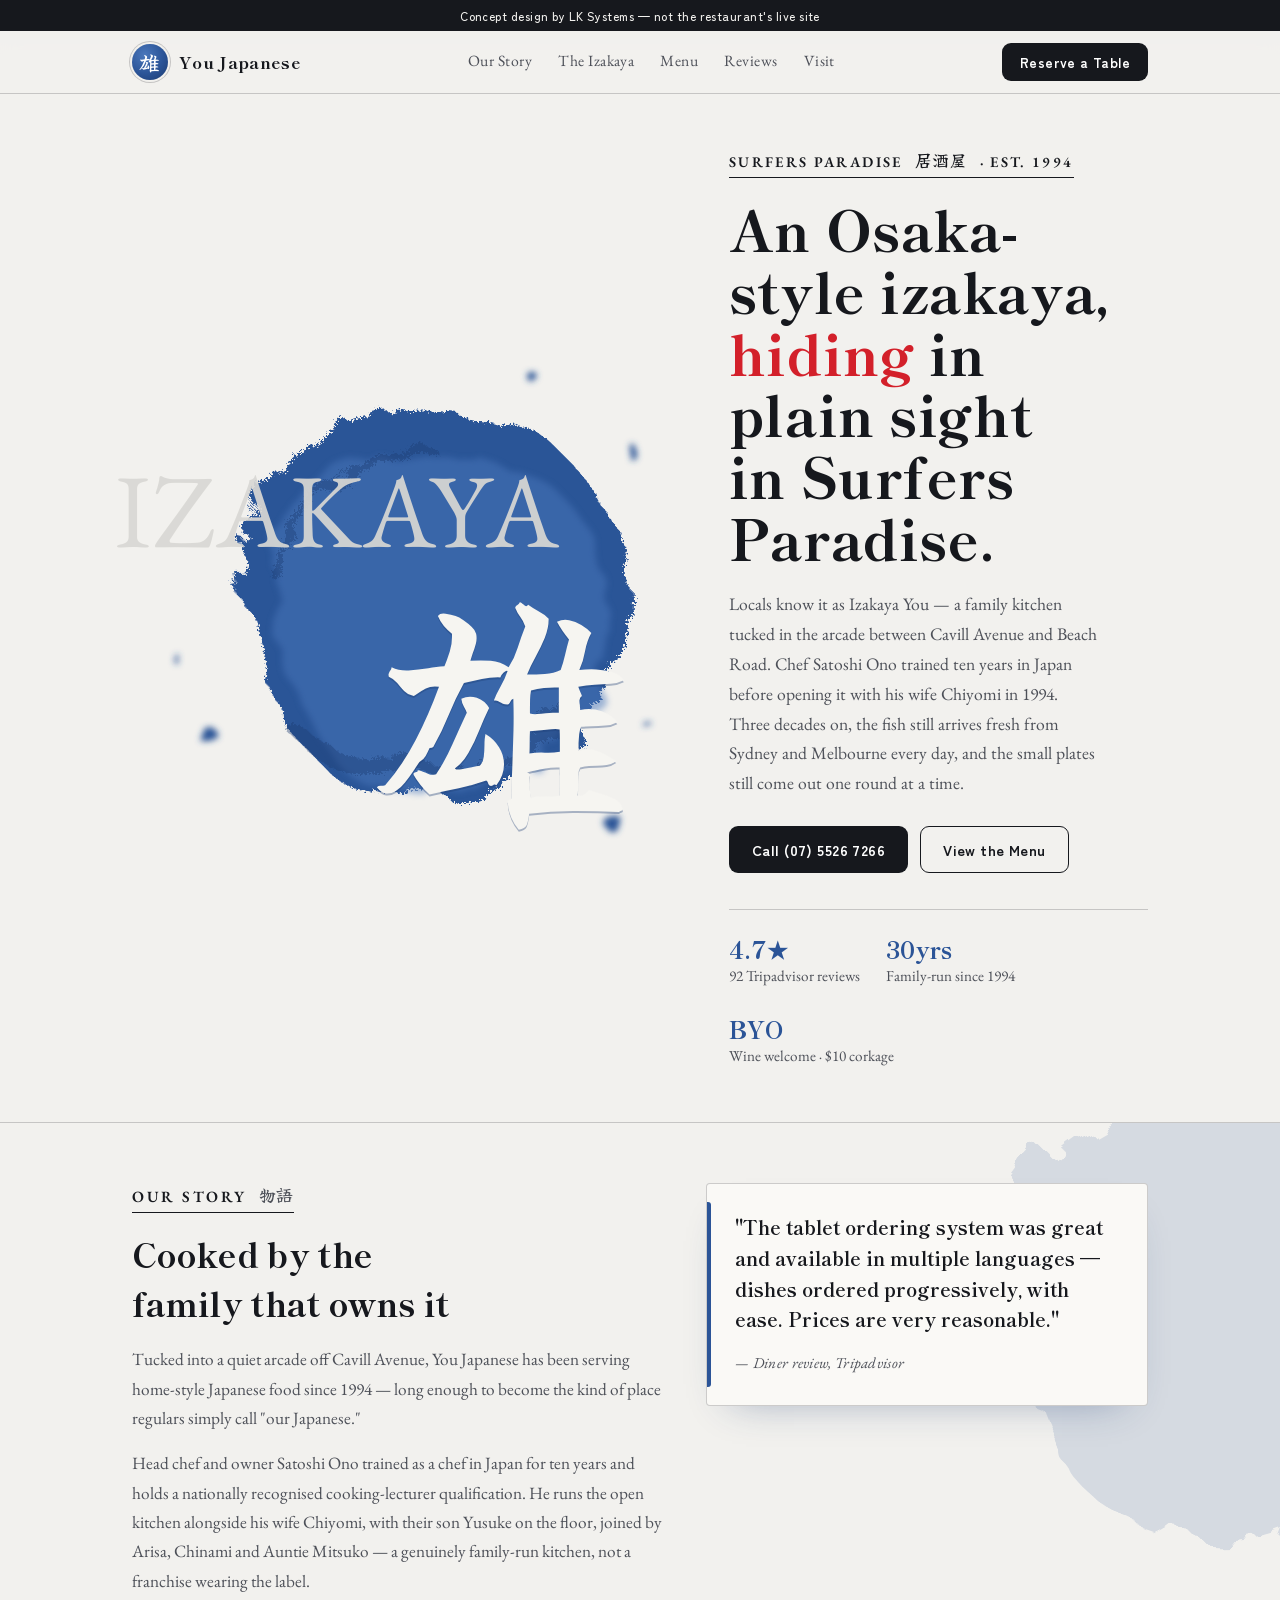
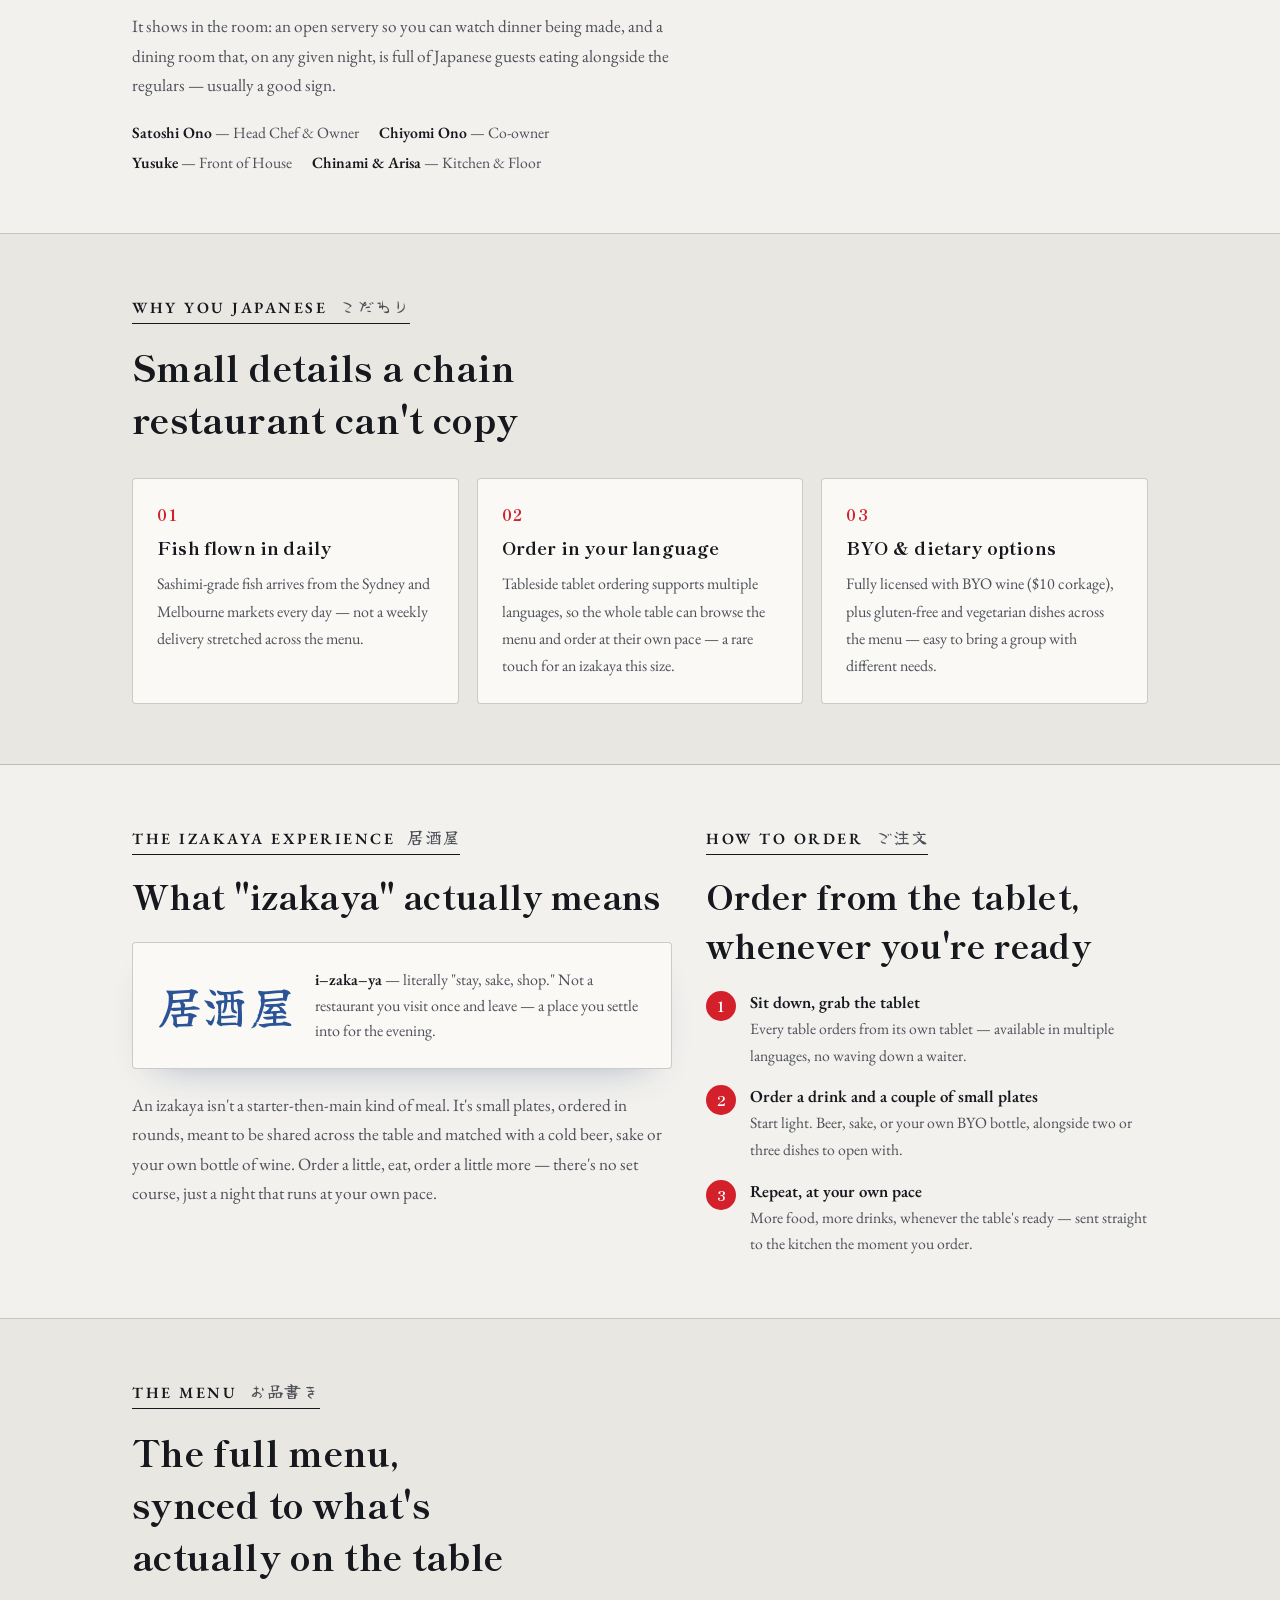
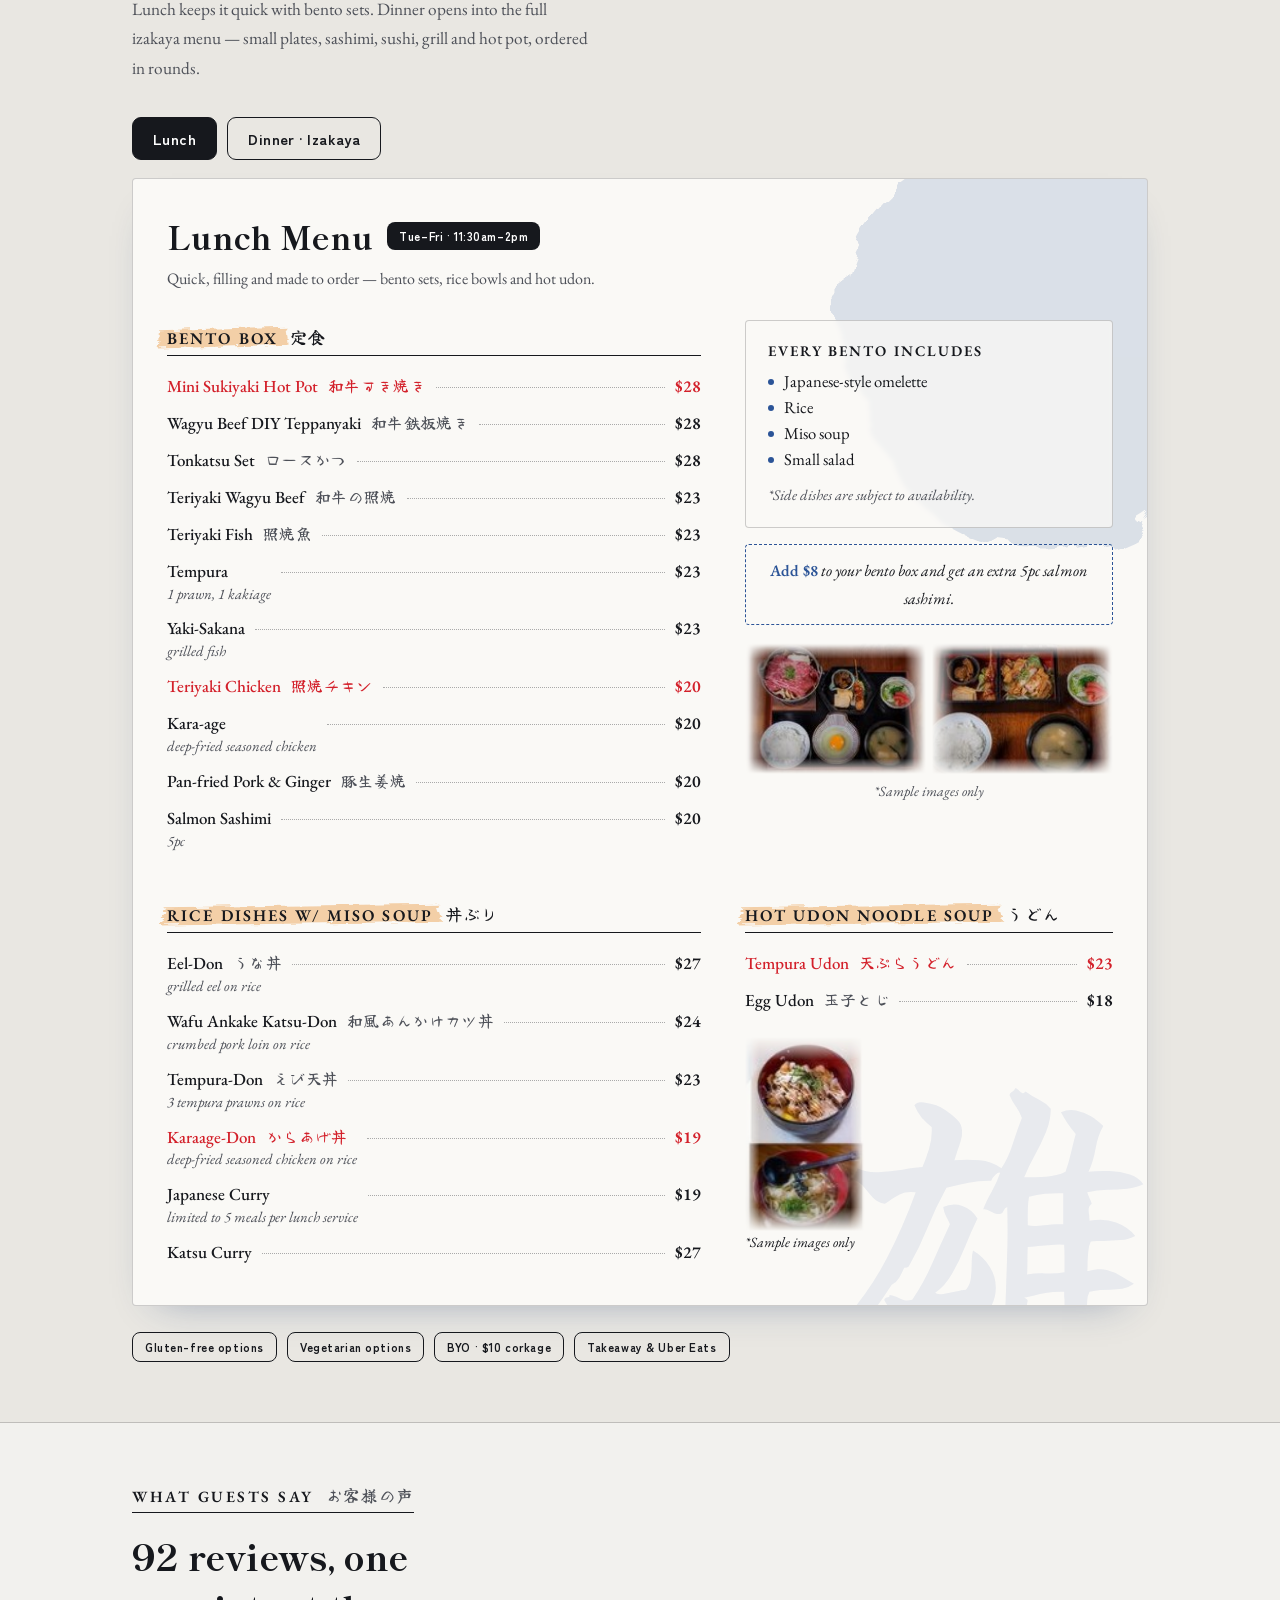
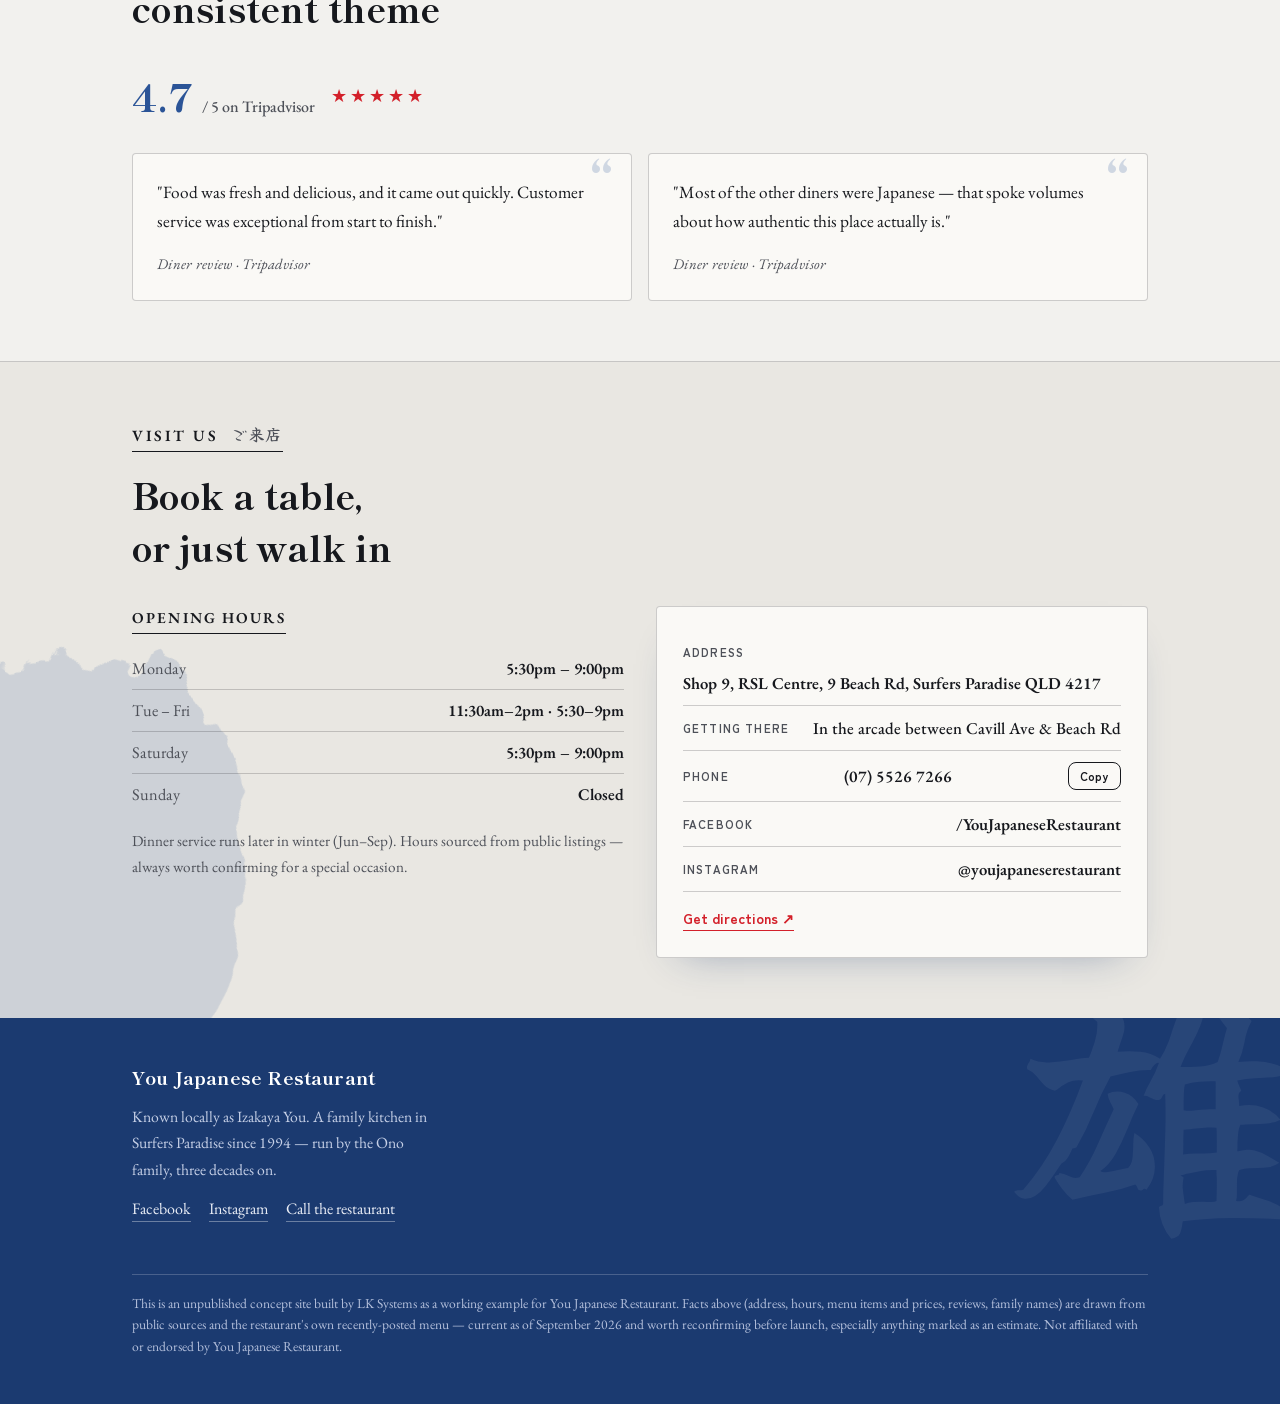
==== commit 2328ef4e: "Embed fonts so the page looks the same offline; add lunch sample photos Co-Authored-By: Claude Sonne" ====
--- a/index.html
+++ b/index.html
@@ -18,10 +18,10 @@
     --red:#d3202a;
     --peach:#f3cda3;
     --shadow:0 18px 40px -26px rgba(27,58,112,.45);
-    --serif:"EB Garamond","Shippori Mincho","Noto Serif JP",Georgia,serif;
-    --mincho:"Shippori Mincho","Noto Serif JP",serif;
-    --brush:"Yuji Boku","Shippori Mincho","Noto Serif JP",serif;
-    --ui:"Zen Kaku Gothic New","Noto Sans JP",sans-serif;
+    --serif:"EB Garamond","Hiragino Mincho ProN","Yu Mincho","YuMincho","Noto Serif JP",Georgia,serif;
+    --mincho:"Shippori Mincho","Hiragino Mincho ProN","Yu Mincho","YuMincho","Noto Serif JP",serif;
+    --brush:"Yuji Boku","Hiragino Mincho ProN","Yu Mincho","YuMincho","Noto Serif JP",serif;
+    --ui:"Zen Kaku Gothic New","Hiragino Kaku Gothic ProN","Yu Gothic","Noto Sans JP",sans-serif;
     color-scheme:light;
   }
   *{box-sizing:border-box;}
@@ -240,6 +240,20 @@
   .includes .fine{margin-top:12px;font-size:.92rem;font-style:italic;}
   .addon{margin-top:16px;text-align:center;font-size:1rem;color:var(--ink);font-style:italic;padding:12px 14px;border:1.5px dashed var(--indigo);border-radius:4px;}
   .addon strong{font-style:normal;color:var(--indigo);}
+
+
+  /* sample food photos: feathered edges like the poster */
+  .photos{display:grid;grid-template-columns:1fr 1fr;gap:6px;margin-top:18px;align-items:center;}
+  .photos img,.bowls img{
+    display:block;width:100%;height:auto;
+    -webkit-mask-image:linear-gradient(to right,transparent,#000 12%,#000 88%,transparent),linear-gradient(to bottom,transparent,#000 12%,#000 88%,transparent);
+    -webkit-mask-composite:source-in;
+            mask-image:linear-gradient(to right,transparent,#000 12%,#000 88%,transparent),linear-gradient(to bottom,transparent,#000 12%,#000 88%,transparent);
+            mask-composite:intersect;
+  }
+  .sample{grid-column:1/-1;margin:0;font-size:.88rem;font-style:italic;text-align:center;}
+  .bowls{margin:18px 0 0;max-width:120px;}
+  .bowls .sample{text-align:left;margin-top:2px;}
 
   .menu-grid{display:grid;gap:0 44px;grid-template-columns:1fr 1fr;}
   @media (max-width:700px){.menu-grid{grid-template-columns:1fr;}}
@@ -316,9 +330,41 @@
   .reveal.in{opacity:1;transform:none;}
   @media (prefers-reduced-motion:reduce){.reveal{opacity:1;transform:none;transition:none;}html{scroll-behavior:auto;}}
 </style>
-<link rel="preconnect" href="https://fonts.googleapis.com">
-<link rel="preconnect" href="https://fonts.gstatic.com" crossorigin>
-<link rel="stylesheet" href="https://fonts.googleapis.com/css2?family=EB+Garamond:ital,wght@0,400;0,500;0,600;1,400&family=Shippori+Mincho:wght@700;800&family=Yuji+Boku&family=Zen+Kaku+Gothic+New:wght@500;700&display=swap">
+<style id="embedded-fonts">
+@font-face{font-family:'EB Garamond';font-style:italic;font-weight:400;font-display:swap;src:url([data-uri]) format('woff2');unicode-range:U+0-FF,U+131,U+152-153,U+2BB-2BC,U+2C6,U+2DA,U+2DC,U+304,U+308,U+329,U+2000-206F,U+20AC,U+2122,U+2191,U+2193,U+2212,U+2215,U+FEFF,U+FFFD;}
+@font-face{font-family:'EB Garamond';font-style:normal;font-weight:400;font-display:swap;src:url([data-uri]) format('woff2');unicode-range:U+0-FF,U+131,U+152-153,U+2BB-2BC,U+2C6,U+2DA,U+2DC,U+304,U+308,U+329,U+2000-206F,U+20AC,U+2122,U+2191,U+2193,U+2212,U+2215,U+FEFF,U+FFFD;}
+@font-face{font-family:'EB Garamond';font-style:normal;font-weight:500;font-display:swap;src:url([data-uri]) format('woff2');unicode-range:U+0-FF,U+131,U+152-153,U+2BB-2BC,U+2C6,U+2DA,U+2DC,U+304,U+308,U+329,U+2000-206F,U+20AC,U+2122,U+2191,U+2193,U+2212,U+2215,U+FEFF,U+FFFD;}
+@font-face{font-family:'EB Garamond';font-style:normal;font-weight:600;font-display:swap;src:url([data-uri]) format('woff2');unicode-range:U+0-FF,U+131,U+152-153,U+2BB-2BC,U+2C6,U+2DA,U+2DC,U+304,U+308,U+329,U+2000-206F,U+20AC,U+2122,U+2191,U+2193,U+2212,U+2215,U+FEFF,U+FFFD;}
+@font-face{font-family:'Shippori Mincho';font-style:normal;font-weight:700;font-display:swap;src:url([data-uri]) format('woff2');unicode-range:U+21-22,U+27-2A,U+2C-3B,U+3F,U+41-4D,U+4F-5D,U+61-7B,U+7D,U+AB,U+AE,U+B2-B3,U+B7,U+BB,U+C9,U+CD,U+D6,U+D8,U+DC,U+E0-E5,U+E7-ED,U+EF,U+F1-F4,U+F6,U+F8,U+FA,U+FC-FD,U+103,U+14D,U+1B0,U+300-301,U+1EBF,U+1EC7,U+2013-2014,U+201C-201D,U+2039-203A,U+203C,U+2048-2049,U+2113,U+2122,U+65E5,U+6708,U+70B9;}
+@font-face{font-family:'Shippori Mincho';font-style:normal;font-weight:700;font-display:swap;src:url([data-uri]) format('woff2');unicode-range:U+0-FF,U+131,U+152-153,U+2BB-2BC,U+2C6,U+2DA,U+2DC,U+304,U+308,U+329,U+2000-206F,U+20AC,U+2122,U+2191,U+2193,U+2212,U+2215,U+FEFF,U+FFFD;}
+@font-face{font-family:'Shippori Mincho';font-style:normal;font-weight:800;font-display:swap;src:url([data-uri]) format('woff2');unicode-range:U+21-22,U+27-2A,U+2C-3B,U+3F,U+41-4D,U+4F-5D,U+61-7B,U+7D,U+AB,U+AE,U+B2-B3,U+B7,U+BB,U+C9,U+CD,U+D6,U+D8,U+DC,U+E0-E5,U+E7-ED,U+EF,U+F1-F4,U+F6,U+F8,U+FA,U+FC-FD,U+103,U+14D,U+1B0,U+300-301,U+1EBF,U+1EC7,U+2013-2014,U+201C-201D,U+2039-203A,U+203C,U+2048-2049,U+2113,U+2122,U+65E5,U+6708,U+70B9;}
+@font-face{font-family:'Shippori Mincho';font-style:normal;font-weight:800;font-display:swap;src:url([data-uri]